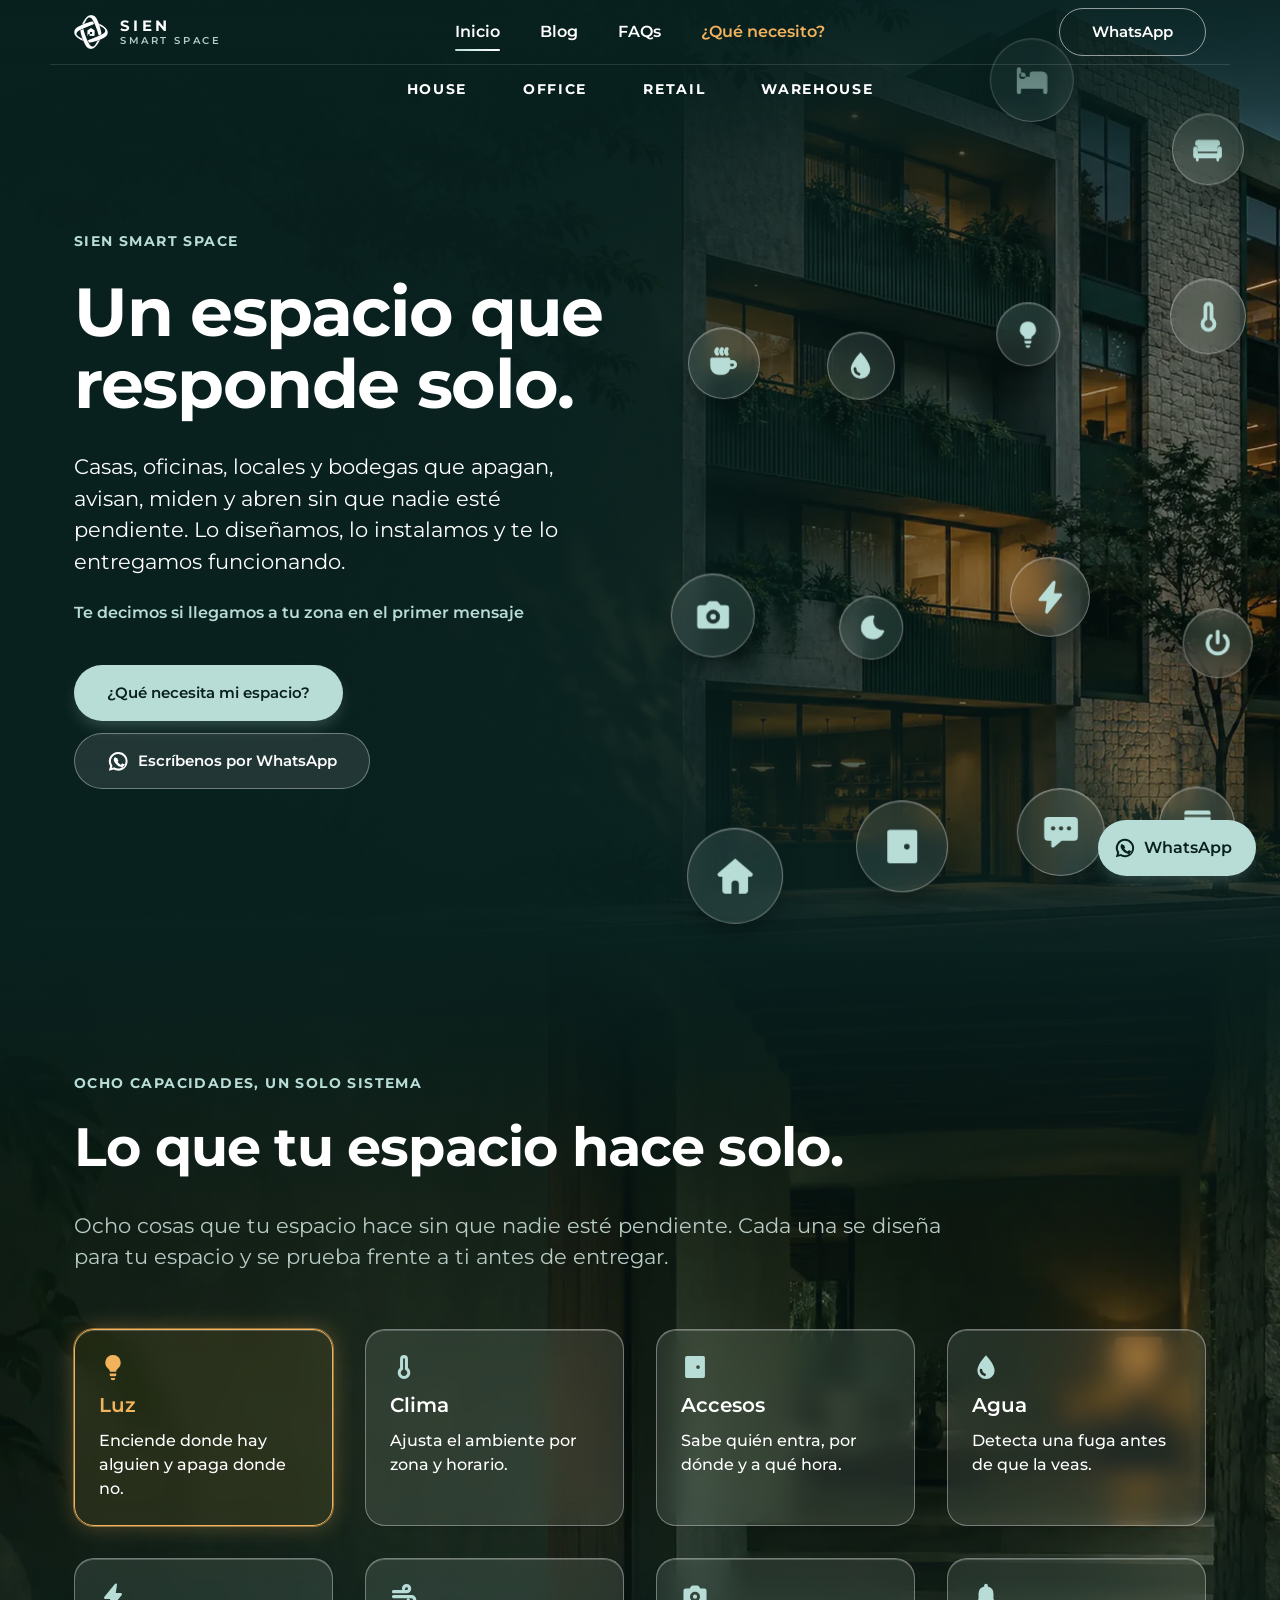
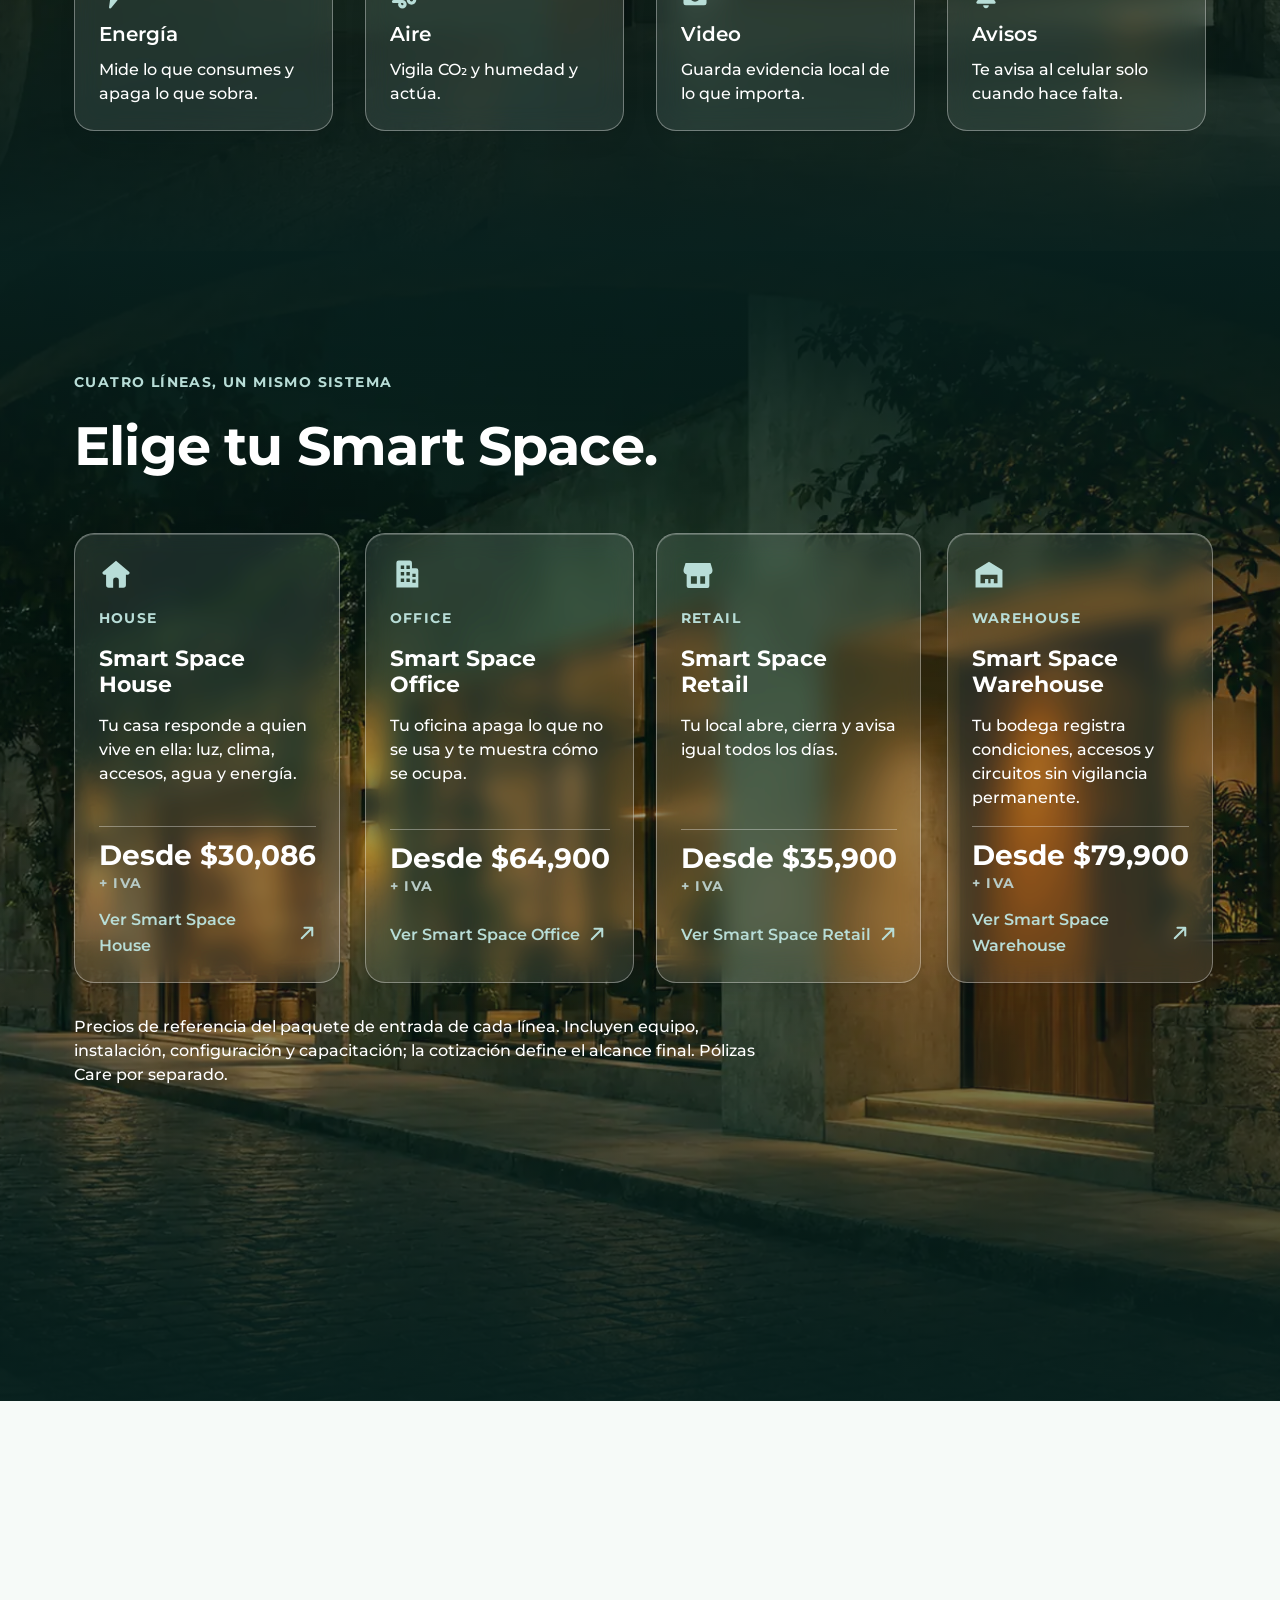
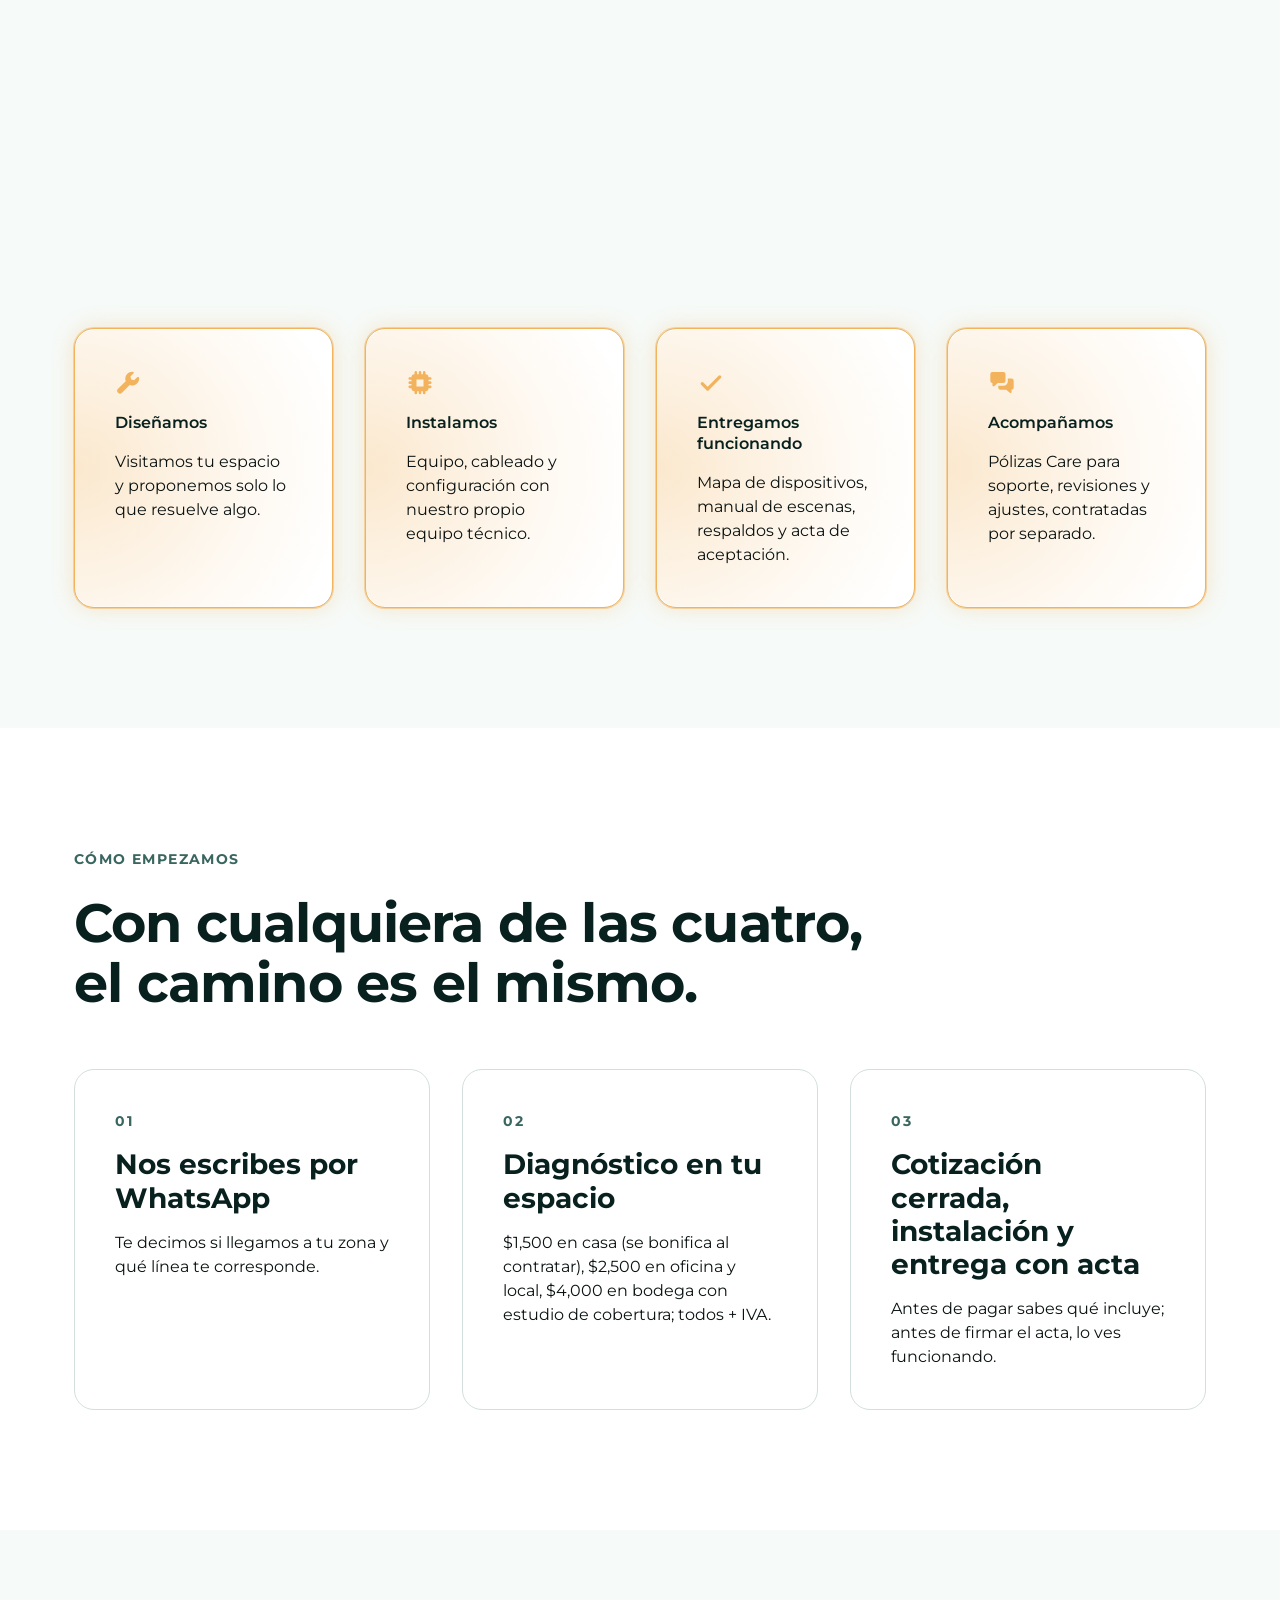
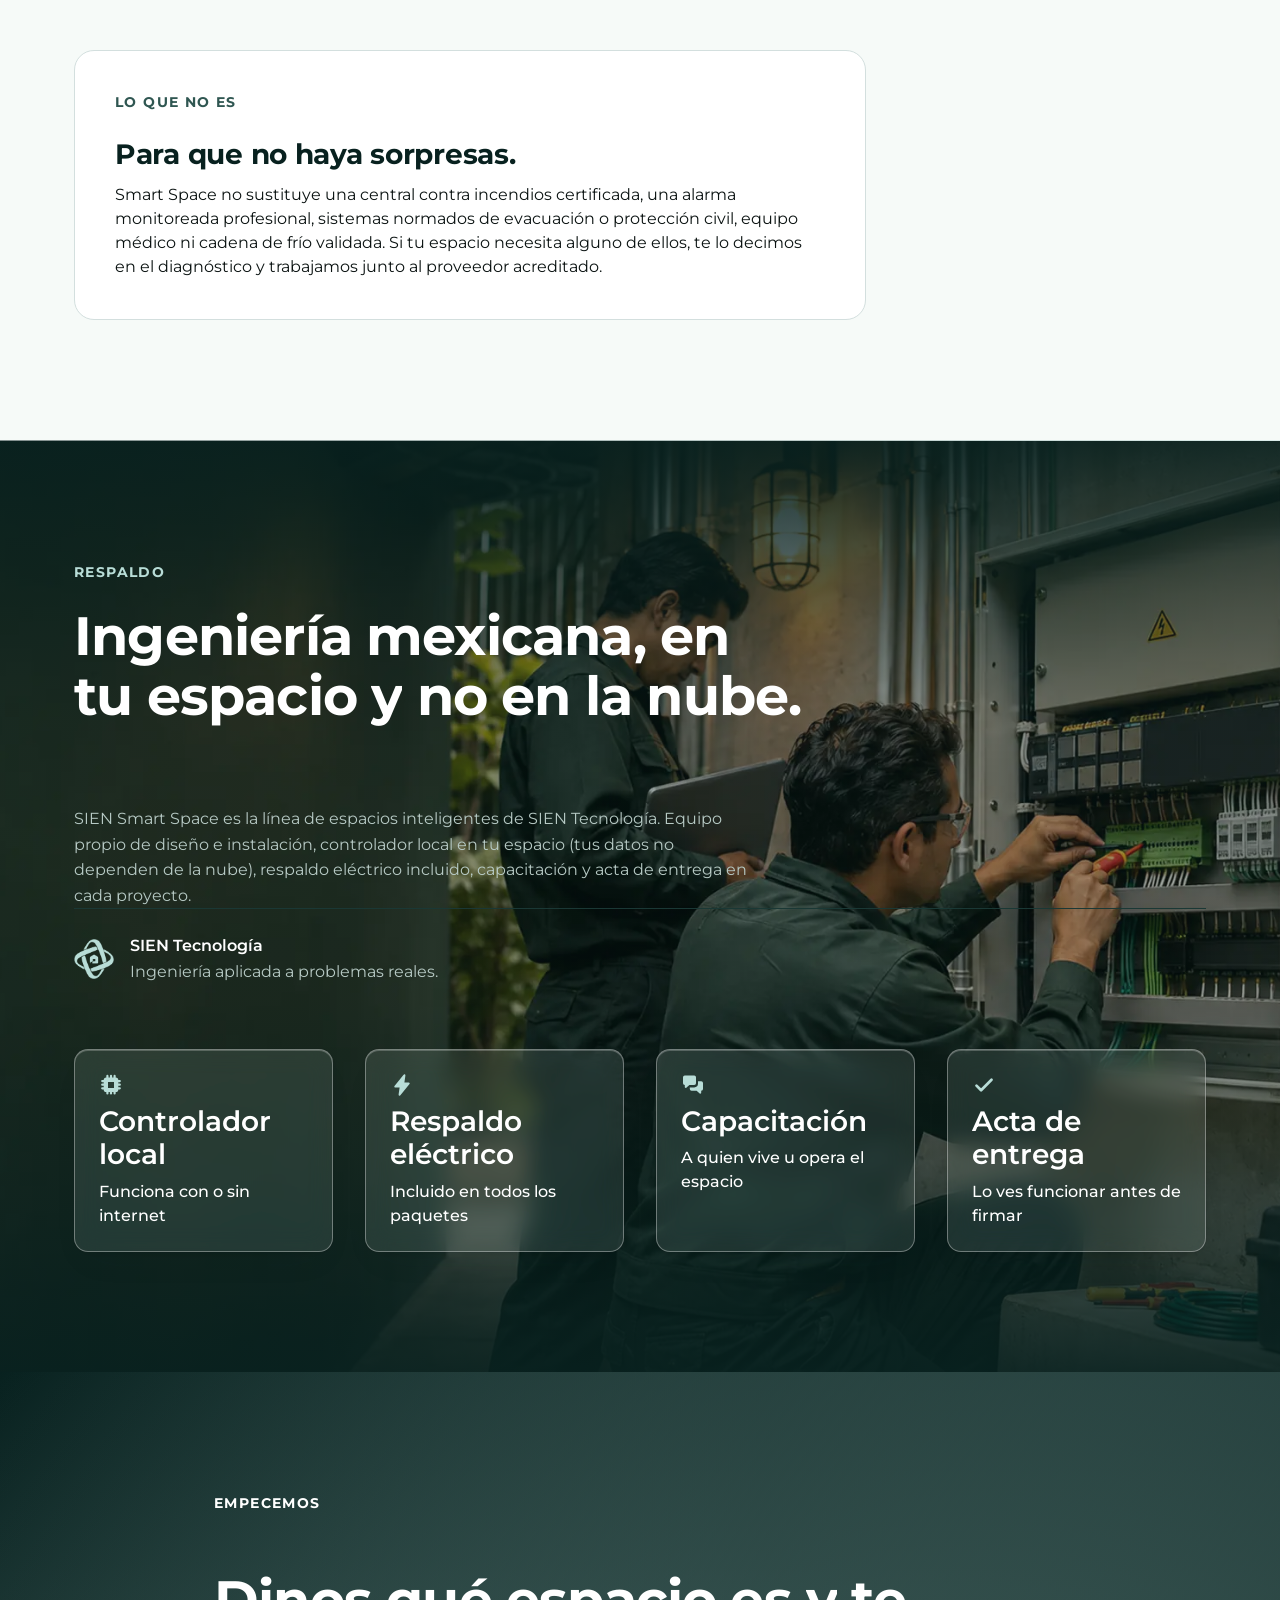
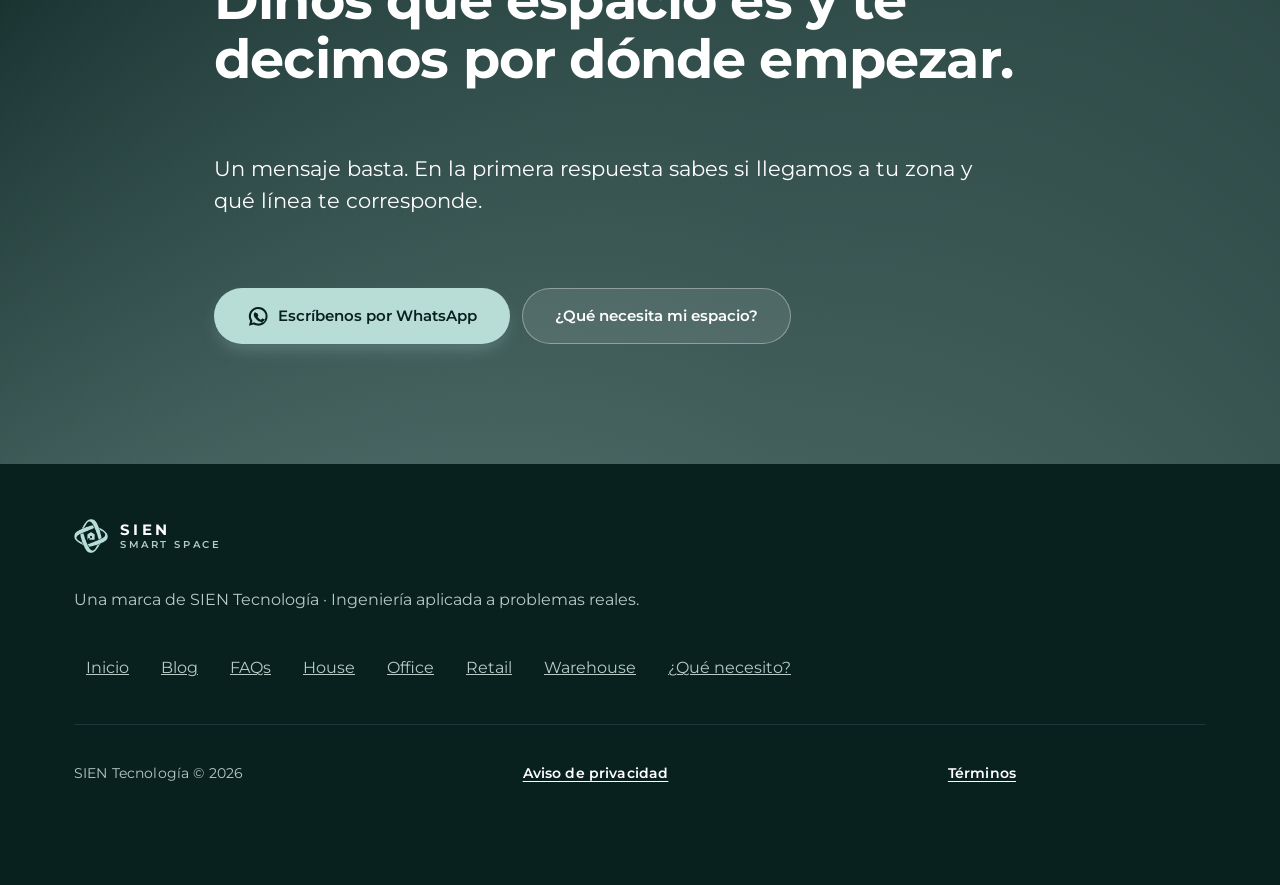
==== index.html @ 229aeeb0 "fix(ux,perf): barrido de tarjetas, imágenes y rendimiento en todo el sitio UX / UI - Blog: las imáge" ====
<!DOCTYPE html>
<html lang="es">
<head>
<meta charset="UTF-8">
<meta name="viewport" content="width=device-width, initial-scale=1">
<meta http-equiv="Content-Security-Policy" content="default-src 'self'; script-src 'self' https://www.googletagmanager.com https://www.google-analytics.com https://connect.facebook.net; style-src 'self' 'unsafe-inline' https://fonts.googleapis.com; font-src 'self' https://fonts.gstatic.com; img-src 'self' data: https://www.google-analytics.com https://www.googletagmanager.com https://www.facebook.com; connect-src 'self' https://*.google-analytics.com https://*.analytics.google.com https://stats.g.doubleclick.net https://www.googletagmanager.com https://www.facebook.com; frame-src https://www.googletagmanager.com; object-src 'none'; base-uri 'self'; form-action 'self'; upgrade-insecure-requests">
<title>SIEN Smart Space · Un espacio que responde solo</title>
<meta name="description" content="Casas, oficinas, locales y bodegas que apagan, avisan, miden y abren sin que nadie esté pendiente. Lo diseñamos, lo instalamos y te lo entregamos funcionando.">
<meta name="robots" content="noindex">
<!-- SIEN Smart Space · sitio v2 · prototipo · noindex a propósito -->
<link rel="icon" href="assets/favicon.svg" type="image/svg+xml">
<link rel="icon" href="assets/favicon-32.png" sizes="32x32">
<link rel="apple-touch-icon" href="assets/favicon-180.png">


<link rel="preload" href="assets/fuentes/montserrat-latin.woff2" as="font" type="font/woff2" crossorigin>
<link rel="stylesheet" href="variables.css">
<link rel="stylesheet" href="sistema.css">
<link rel="stylesheet" href="sh.css">
<script src="interacciones.js" defer></script>
<script src="sh.js" defer></script>
<link rel="canonical" href="https://PENDIENTE-DOMINIO/">
<meta property="og:type" content="website">
<meta property="og:site_name" content="SIEN Smart Space">
<meta property="og:locale" content="es_MX">
<meta property="og:title" content="SIEN Smart Space · Un espacio que responde solo">
<meta property="og:description" content="Casas, oficinas, locales y bodegas que apagan, avisan, miden y abren sin que nadie esté pendiente. Lo diseñamos, lo instalamos y te lo entregamos funcionando.">
<meta property="og:image" content="assets/og-smart-space.jpg">
</head>
<body>
<a class="salto" href="#contenido">Saltar al contenido</a>
<svg xmlns="http://www.w3.org/2000/svg" width="0" height="0" style="position:absolute" aria-hidden="true" focusable="false"><defs>
<symbol id="i2-casa" viewBox="0 0 24 24"><path fill="currentColor" d="M12 2.6 2.8 10.4a1.2 1.2 0 0 0 .8 2.1H5v7.3A1.9 1.9 0 0 0 6.9 21.7h3.1v-5.2a2 2 0 0 1 4 0v5.2h3.1a1.9 1.9 0 0 0 1.9-1.9v-7.3h1.4a1.2 1.2 0 0 0 .8-2.1z"/></symbol>
<symbol id="i2-edificio" viewBox="0 0 24 24"><path fill="currentColor" fill-rule="evenodd" d="M4.5 21.5V4a1.6 1.6 0 0 1 1.6-1.6h7.8A1.6 1.6 0 0 1 15.5 4v4h3A1.5 1.5 0 0 1 20 9.5v12zM7.6 6v2.4h2.4V6zm0 4.6V13h2.4v-2.4zm4-4.6v2.4H14V6zm0 4.6V13H14v-2.4zM7.6 15.2v2.4h2.4v-2.4zm4 0v2.4H14v-2.4zm4.2-3.3v2.3h2.3v-2.3zm0 4v2.3h2.3v-2.3z"/></symbol>
<symbol id="i2-tienda" viewBox="0 0 24 24"><path fill="currentColor" fill-rule="evenodd" d="M3.2 4.2h17.6l1.3 4.3a3.3 3.3 0 0 1-2.1 3.9v8.1a1.3 1.3 0 0 1-1.3 1.3H5.3A1.3 1.3 0 0 1 4 20.5v-8.1a3.3 3.3 0 0 1-2.1-3.9zM7 13.5v5.3h4.2v-5.3zm6.6 0v5.3H17v-5.3z"/></symbol>
<symbol id="i2-bodega" viewBox="0 0 24 24"><path fill="currentColor" fill-rule="evenodd" d="M2.5 9.2 12 3.4l9.5 5.8v12.3H2.5zM6 12.6v6h3.2v-3h2.3v3h1.6v-3h2.3v3H18v-6z"/></symbol>
<symbol id="i2-obra" viewBox="0 0 24 24"><path fill="currentColor" d="M2.5 19.5h19v2.5h-19zM5 17.5V9.6l7-5.6 7 5.6v7.9h-4.4v-5H9.4v5z"/></symbol>
<symbol id="i2-sillon" viewBox="0 0 24 24"><path fill="currentColor" fill-rule="evenodd" d="M5.5 5.5h13a2.5 2.5 0 0 1 2.5 2.5v1.3a2.7 2.7 0 0 0-2.1 2.6V14H5.1v-2.1A2.7 2.7 0 0 0 3 9.3V8a2.5 2.5 0 0 1 2.5-2.5zM1.6 11.9a1.5 1.5 0 0 1 1.5-1.5h.4a1.5 1.5 0 0 1 1.5 1.5v3.3h14v-3.3a1.5 1.5 0 0 1 1.5-1.5h.4a1.5 1.5 0 0 1 1.5 1.5v5.4a1.6 1.6 0 0 1-1.6 1.6h-.4v1.3a1 1 0 0 1-2 0v-1.3H5.6v1.3a1 1 0 0 1-2 0v-1.3h-.4a1.6 1.6 0 0 1-1.6-1.6z"/></symbol>
<symbol id="i2-cama" viewBox="0 0 24 24"><path fill="currentColor" fill-rule="evenodd" d="M2.5 5.2a1.3 1.3 0 0 1 2.6 0v4.6h5.4V8.2a1.7 1.7 0 0 1 1.7-1.7h6.1a3.2 3.2 0 0 1 3.2 3.2v9.6a1.3 1.3 0 0 1-2.6 0v-2.1H5.1v2.1a1.3 1.3 0 0 1-2.6 0zM6 7.2a2 2 0 1 1 0 4 2 2 0 0 1 0-4z"/></symbol>
<symbol id="i2-silla" viewBox="0 0 24 24"><path fill="currentColor" d="M8 2.2h8a2 2 0 0 1 2 2v5.6a2 2 0 0 1-2 2H8a2 2 0 0 1-2-2V4.2a2 2 0 0 1 2-2zM4.6 12.6h14.8a1.4 1.4 0 0 1 0 2.8h-6v2.2h3.8a1.2 1.2 0 0 1 0 2.4h-3.8v1a1.4 1.4 0 0 1-2.8 0v-1H6.8a1.2 1.2 0 0 1 0-2.4h3.8v-2.2h-6a1.4 1.4 0 0 1 0-2.8z"/></symbol>
<symbol id="i2-cafetera" viewBox="0 0 24 24"><path fill="currentColor" fill-rule="evenodd" d="M3.6 8.4h12.2a1.2 1.2 0 0 1 1.2 1.2v.6h1.6a3.2 3.2 0 0 1 0 6.4h-1.9a6.2 6.2 0 0 1-5.9 4.2H8.4a6.2 6.2 0 0 1-6-6.4V9.6a1.2 1.2 0 0 1 1.2-1.2zm13.4 4.2v2h1.6a1 1 0 0 0 0-2z"/><path fill="none" stroke="currentColor" stroke-width="2.75" stroke-linecap="round" stroke-linejoin="round" d="M7.4 2.2c-1 1.2-1 2.3 0 3.5M10.9 2.2c-1 1.2-1 2.3 0 3.5M14.4 2.2c-1 1.2-1 2.3 0 3.5"/></symbol>
<symbol id="i2-horno" viewBox="0 0 24 24"><path fill="currentColor" fill-rule="evenodd" d="M3 4.5A1.5 1.5 0 0 1 4.5 3h15A1.5 1.5 0 0 1 21 4.5v15a1.5 1.5 0 0 1-1.5 1.5h-15A1.5 1.5 0 0 1 3 19.5zM6.2 5.6a1.2 1.2 0 1 0 0 2.4 1.2 1.2 0 0 0 0-2.4zm3.8 0a1.2 1.2 0 1 0 0 2.4 1.2 1.2 0 0 0 0-2.4zm3.8 0a1.2 1.2 0 1 0 0 2.4 1.2 1.2 0 0 0 0-2.4zM5.8 10.2v8h12.4v-8z"/></symbol>
<symbol id="i2-regadera" viewBox="0 0 24 24"><path fill="currentColor" d="M12 4.4a7 7 0 0 0-7 7v.4a1.3 1.3 0 0 0 1.3 1.3h11.4a1.3 1.3 0 0 0 1.3-1.3v-.4a7 7 0 0 0-7-7zm0-3a1.4 1.4 0 0 1 1.4 1.4v1.6h-2.8V2.8A1.4 1.4 0 0 1 12 1.4zM2.8 6.2a1.4 1.4 0 0 1 1.4-1.4h1.3a1.4 1.4 0 0 1 0 2.8H4.2a1.4 1.4 0 0 1-1.4-1.4zM7.2 15.6a1.5 1.5 0 0 1 3 0v3a1.5 1.5 0 0 1-3 0zm3.3 0a1.5 1.5 0 0 1 3 0v5.6a1.5 1.5 0 0 1-3 0zm3.3 0a1.5 1.5 0 0 1 3 0v3a1.5 1.5 0 0 1-3 0z"/></symbol>
<symbol id="i2-persiana" viewBox="0 0 24 24"><path fill="currentColor" d="M3 3.5A1.5 1.5 0 0 1 4.5 2h15A1.5 1.5 0 0 1 21 3.5V5H3zM3 6.6h18v2.6H3zm0 4.2h18v2.6H3zm0 4.2h18v2.6H3zm7.3 4.2h3.4v1.4a1.7 1.7 0 0 1-3.4 0z"/></symbol>
<symbol id="i2-mesa" viewBox="0 0 24 24"><path fill="currentColor" d="M2 6.6A1.6 1.6 0 0 1 3.6 5h16.8a1.6 1.6 0 0 1 0 3.2H19v10.3a1.5 1.5 0 0 1-3 0V14H8v4.5a1.5 1.5 0 0 1-3 0V8.2H3.6A1.6 1.6 0 0 1 2 6.6zM8 8.2V11h8V8.2z"/></symbol>
<symbol id="i2-luz" viewBox="0 0 24 24"><path fill="currentColor" d="M12 1.8a6.6 6.6 0 0 0-3.6 12.1c.5.4.8.9.8 1.5v.6h5.6v-.6c0-.6.3-1.1.8-1.5A6.6 6.6 0 0 0 12 1.8zM9.2 17.6h5.6v1.2a1.2 1.2 0 0 1-1.2 1.2H10.4a1.2 1.2 0 0 1-1.2-1.2zM10 21.4h4a2 2 0 0 1-4 0z"/></symbol>
<symbol id="i2-clima" viewBox="0 0 24 24"><path fill="currentColor" fill-rule="evenodd" d="M12 1.8A3.4 3.4 0 0 0 8.6 5.2v7.5a5.4 5.4 0 1 0 6.8 0V5.2A3.4 3.4 0 0 0 12 1.8zm0 2.6a.8.8 0 0 1 .8.8v8.9l.6.4a2.8 2.8 0 1 1-2.8 0l.6-.4V5.2a.8.8 0 0 1 .8-.8z"/></symbol>
<symbol id="i2-aire" viewBox="0 0 24 24"><path fill="none" stroke="currentColor" stroke-width="2.75" stroke-linecap="round" stroke-linejoin="round" d="M3 8.3h11.2a2.6 2.6 0 1 0-2.6-2.6M3 12.5h15.4a2.8 2.8 0 1 1-2.8 2.8M3 16.7h7.6a2.3 2.3 0 1 1-2.3 2.3"/></symbol>
<symbol id="i2-agua" viewBox="0 0 24 24"><path fill="currentColor" d="M12 1.9s7.4 7.6 7.4 13A7.4 7.4 0 0 1 4.6 14.9C4.6 9.5 12 1.9 12 1.9zm-3.2 12.6a1.1 1.1 0 0 0-2.2 0 5.5 5.5 0 0 0 3.6 5.1 1.1 1.1 0 1 0 .8-2 3.3 3.3 0 0 1-2.2-3.1z"/></symbol>
<symbol id="i2-energia" viewBox="0 0 24 24"><path fill="currentColor" d="M13.6 1.7a1 1 0 0 1 1.8.7l-1 7.1h4.3a1 1 0 0 1 .8 1.6L10.4 22.3a1 1 0 0 1-1.8-.7l1-7.1H5.3a1 1 0 0 1-.8-1.6z"/></symbol>
<symbol id="i2-enchufe" viewBox="0 0 24 24"><path fill="currentColor" fill-rule="evenodd" d="M8.1 2a1.3 1.3 0 0 1 1.3 1.3v3.9h5.2V3.3a1.3 1.3 0 0 1 2.6 0v3.9h1.4a1.2 1.2 0 0 1 1.2 1.2v2.4a7.8 7.8 0 0 1-6.5 7.7v2.2a1.3 1.3 0 0 1-2.6 0v-2.2a7.8 7.8 0 0 1-6.5-7.7V8.4a1.2 1.2 0 0 1 1.2-1.2h1.4V3.3A1.3 1.3 0 0 1 8.1 2z"/></symbol>
<symbol id="i2-acceso" viewBox="0 0 24 24"><path fill="currentColor" fill-rule="evenodd" d="M5 2.5h14a1.5 1.5 0 0 1 1.5 1.5v16a1.5 1.5 0 0 1-1.5 1.5H5A1.5 1.5 0 0 1 3.5 20V4A1.5 1.5 0 0 1 5 2.5zm9.6 8a1.6 1.6 0 1 0 0 3.2 1.6 1.6 0 0 0 0-3.2z"/></symbol>
<symbol id="i2-candado" viewBox="0 0 24 24"><path fill="currentColor" fill-rule="evenodd" d="M12 1.8a5.2 5.2 0 0 0-5.2 5.2v2.4H6.2A2.2 2.2 0 0 0 4 11.6v8.2A2.2 2.2 0 0 0 6.2 22h11.6a2.2 2.2 0 0 0 2.2-2.2v-8.2a2.2 2.2 0 0 0-2.2-2.2h-.6V7A5.2 5.2 0 0 0 12 1.8zm0 2.7A2.5 2.5 0 0 1 14.5 7v2.4h-5V7A2.5 2.5 0 0 1 12 4.5zm0 8.4a2 2 0 0 0-1 3.7v1.4a1 1 0 0 0 2 0v-1.4a2 2 0 0 0-1-3.7z"/></symbol>
<symbol id="i2-camara" viewBox="0 0 24 24"><path fill="currentColor" fill-rule="evenodd" d="M8.9 3.5a1.3 1.3 0 0 1 1-.5h4.2a1.3 1.3 0 0 1 1 .5l1.5 2h3.3a2 2 0 0 1 2 2v10.5a2 2 0 0 1-2 2H4.1a2 2 0 0 1-2-2V7.5a2 2 0 0 1 2-2h3.3zM12 8.3a4.3 4.3 0 1 0 0 8.6 4.3 4.3 0 0 0 0-8.6zm0 2.5a1.8 1.8 0 1 1 0 3.6 1.8 1.8 0 0 1 0-3.6z"/></symbol>
<symbol id="i2-timbre" viewBox="0 0 24 24"><path fill="currentColor" fill-rule="evenodd" d="M7.5 1.8h9a2.2 2.2 0 0 1 2.2 2.2v16a2.2 2.2 0 0 1-2.2 2.2h-9A2.2 2.2 0 0 1 5.3 20V4a2.2 2.2 0 0 1 2.2-2.2zM12 5a2.6 2.6 0 1 0 0 5.2A2.6 2.6 0 0 0 12 5zm0 8.6a2.4 2.4 0 1 0 0 4.8 2.4 2.4 0 0 0 0-4.8z"/></symbol>
<symbol id="i2-aviso" viewBox="0 0 24 24"><path fill="currentColor" d="M12 1.6a1.6 1.6 0 0 1 1.6 1.6v.6a6.4 6.4 0 0 1 4.8 6.2v4.6l1.7 2.4a1 1 0 0 1-.8 1.6H4.7a1 1 0 0 1-.8-1.6l1.7-2.4V10a6.4 6.4 0 0 1 4.8-6.2v-.6A1.6 1.6 0 0 1 12 1.6zM9.6 20h4.8a2.4 2.4 0 0 1-4.8 0z"/></symbol>
<symbol id="i2-mensaje" viewBox="0 0 24 24"><path fill="currentColor" d="M4.3 3h15.4A2.3 2.3 0 0 1 22 5.3v9.4a2.3 2.3 0 0 1-2.3 2.3h-7.3l-4.6 3.9a1 1 0 0 1-1.6-.8V17H4.3A2.3 2.3 0 0 1 2 14.7V5.3A2.3 2.3 0 0 1 4.3 3zm3 5.4a1.3 1.3 0 1 0 0 2.6 1.3 1.3 0 0 0 0-2.6zm4.7 0a1.3 1.3 0 1 0 0 2.6 1.3 1.3 0 0 0 0-2.6zm4.7 0a1.3 1.3 0 1 0 0 2.6 1.3 1.3 0 0 0 0-2.6z"/></symbol>
<symbol id="i2-conversa" viewBox="0 0 24 24"><path fill="currentColor" d="M3.8 2.5h9.4A1.8 1.8 0 0 1 15 4.3v6a1.8 1.8 0 0 1-1.8 1.8H8.4l-3.1 2.6a.9.9 0 0 1-1.5-.7v-1.9h0A1.8 1.8 0 0 1 2 10.3v-6a1.8 1.8 0 0 1 1.8-1.8zm13.2 5.7h3.2A1.8 1.8 0 0 1 22 10v6a1.8 1.8 0 0 1-1.8 1.8h0v1.9a.9.9 0 0 1-1.5.7l-3.1-2.6H10.6A1.8 1.8 0 0 1 8.8 16v-1.6h4.4a3.8 3.8 0 0 0 3.8-3.8z"/></symbol>
<symbol id="i2-persona" viewBox="0 0 24 24"><path fill="currentColor" d="M12 2.2a4.8 4.8 0 1 1 0 9.6 4.8 4.8 0 0 1 0-9.6zM3.5 20a8.5 8.5 0 0 1 17 0 1.5 1.5 0 0 1-1.5 1.5H5A1.5 1.5 0 0 1 3.5 20z"/></symbol>
<symbol id="i2-grupo" viewBox="0 0 24 24"><path fill="currentColor" d="M8.6 3.2a4 4 0 1 1 0 8 4 4 0 0 1 0-8zm7.6 1.2a3.3 3.3 0 1 1 0 6.6 3.3 3.3 0 0 1 0-6.6zM1.6 19.2a7 7 0 0 1 14 0 1.3 1.3 0 0 1-1.3 1.3H2.9a1.3 1.3 0 0 1-1.3-1.3zm15.2 1.3a8.9 8.9 0 0 0-2-6.3 5.6 5.6 0 0 1 7.6 5.2 1.1 1.1 0 0 1-1.1 1.1z"/></symbol>
<symbol id="i2-presencia" viewBox="0 0 24 24"><path fill="currentColor" d="M9 2.6a4.3 4.3 0 1 1 0 8.6 4.3 4.3 0 0 1 0-8.6zM1.5 20a7.5 7.5 0 0 1 15 0 1.4 1.4 0 0 1-1.4 1.4H2.9A1.4 1.4 0 0 1 1.5 20z"/><path fill="none" stroke="currentColor" stroke-width="2.75" stroke-linecap="round" stroke-linejoin="round" d="M17.2 4.3a4.8 4.8 0 0 1 0 6.4M19.9 2.1a8.2 8.2 0 0 1 0 10.8"/></symbol>
<symbol id="i2-voz" viewBox="0 0 24 24"><path fill="currentColor" d="M12 1.8a3.8 3.8 0 0 1 3.8 3.8v5.2a3.8 3.8 0 0 1-7.6 0V5.6A3.8 3.8 0 0 1 12 1.8z"/><path fill="none" stroke="currentColor" stroke-width="2.75" stroke-linecap="round" stroke-linejoin="round" d="M5.6 10.6a6.4 6.4 0 0 0 12.8 0M12 17v4m-3.6 0h7.2"/></symbol>
<symbol id="i2-encendido" viewBox="0 0 24 24"><path fill="none" stroke="currentColor" stroke-width="2.75" stroke-linecap="round" stroke-linejoin="round" d="M12 3.2v8.2M6.9 6.4a7.6 7.6 0 1 0 10.2 0"/></symbol>
<symbol id="i2-luna" viewBox="0 0 24 24"><path fill="currentColor" d="M13.6 2.2a1 1 0 0 1 1.1 1.4 7.4 7.4 0 0 0 7.1 10.6 1 1 0 0 1 .9 1.5A9.8 9.8 0 1 1 13.6 2.2z"/></symbol>
<symbol id="i2-sol" viewBox="0 0 24 24"><path fill="currentColor" d="M12 6.8a5.2 5.2 0 1 1 0 10.4 5.2 5.2 0 0 1 0-10.4z"/><path fill="none" stroke="currentColor" stroke-width="2.75" stroke-linecap="round" stroke-linejoin="round" d="M12 1.8v2.3M12 19.9v2.3M1.8 12h2.3M19.9 12h2.3M4.8 4.8l1.6 1.6M17.6 17.6l1.6 1.6M4.8 19.2l1.6-1.6M17.6 6.4l1.6-1.6"/></symbol>
<symbol id="i2-reloj" viewBox="0 0 24 24"><path fill="currentColor" fill-rule="evenodd" d="M12 1.8a10.2 10.2 0 1 1 0 20.4 10.2 10.2 0 0 1 0-20.4zm0 4.4a1.2 1.2 0 0 0-1.2 1.2v5.1a1.2 1.2 0 0 0 .5 1l3.4 2.4a1.2 1.2 0 0 0 1.4-2l-2.9-2V7.4A1.2 1.2 0 0 0 12 6.2z"/></symbol>
<symbol id="i2-grafica" viewBox="0 0 24 24"><path fill="currentColor" d="M3 3.2a1.3 1.3 0 0 1 2.6 0v15.2h15.2a1.3 1.3 0 0 1 0 2.6H4.3A1.3 1.3 0 0 1 3 19.7zM7.4 12.3a1.5 1.5 0 0 1 3 0v3.4a1.5 1.5 0 0 1-3 0zm4.6-4a1.5 1.5 0 0 1 3 0v7.4a1.5 1.5 0 0 1-3 0zm4.6 2.4a1.5 1.5 0 0 1 3 0v5a1.5 1.5 0 0 1-3 0z"/></symbol>
<symbol id="i2-chip" viewBox="0 0 24 24"><path fill="currentColor" fill-rule="evenodd" d="M8.4 1.8a1.1 1.1 0 0 1 1.1 1.1v1.5h1.4V2.9a1.1 1.1 0 0 1 2.2 0v1.5h1.4V2.9a1.1 1.1 0 0 1 2.2 0v1.5a2.6 2.6 0 0 1 2.6 2.6h1.5a1.1 1.1 0 0 1 0 2.2h-1.5v1.4h1.5a1.1 1.1 0 0 1 0 2.2h-1.5v1.4h1.5a1.1 1.1 0 0 1 0 2.2h-1.5a2.6 2.6 0 0 1-2.6 2.6v1.5a1.1 1.1 0 0 1-2.2 0v-1.5h-1.4v1.5a1.1 1.1 0 0 1-2.2 0v-1.5H9.5v1.5a1.1 1.1 0 0 1-2.2 0v-1.5a2.6 2.6 0 0 1-2.6-2.6H3.2a1.1 1.1 0 0 1 0-2.2h1.5v-1.4H3.2a1.1 1.1 0 0 1 0-2.2h1.5V9.2H3.2a1.1 1.1 0 0 1 0-2.2h1.5a2.6 2.6 0 0 1 2.6-2.6V2.9a1.1 1.1 0 0 1 1.1-1.1zM9 9v6h6V9z"/></symbol>
<symbol id="i2-senal" viewBox="0 0 24 24"><path fill="currentColor" d="M12 16.6a2.3 2.3 0 1 1 0 4.6 2.3 2.3 0 0 1 0-4.6z"/><path fill="none" stroke="currentColor" stroke-width="2.75" stroke-linecap="round" stroke-linejoin="round" d="M7.6 13.6a6.2 6.2 0 0 1 8.8 0M4.3 10.3a10.9 10.9 0 0 1 15.4 0M1.6 6.8a14.7 14.7 0 0 1 20.8 0"/></symbol>
<symbol id="i2-escudo" viewBox="0 0 24 24"><path fill="currentColor" fill-rule="evenodd" d="M12 1.7l8.3 3.4v5.9c0 5.2-3.5 9.6-8.3 11.3C7.2 20.6 3.7 16.2 3.7 11V5.1zm3.9 7.4a1.2 1.2 0 0 0-1.7-1.7l-3.5 3.5-1.5-1.5a1.2 1.2 0 0 0-1.7 1.7l2.4 2.4a1.2 1.2 0 0 0 1.7 0z"/></symbol>
<symbol id="i2-herramienta" viewBox="0 0 24 24"><path fill="currentColor" d="M15.4 2.3a6 6 0 0 0-6.2 8.1l-6.6 6.6a2.4 2.4 0 0 0 3.4 3.4l6.6-6.6a6 6 0 0 0 8.1-6.2 1 1 0 0 0-1.7-.5l-2.6 2.6-2.5-.7-.7-2.5 2.6-2.6a1 1 0 0 0-.4-1.6z"/></symbol>
<symbol id="i2-libro" viewBox="0 0 24 24"><path fill="currentColor" d="M2.8 4.2A1.2 1.2 0 0 1 4 3h4.3a4.6 4.6 0 0 1 3.7 1.9A4.6 4.6 0 0 1 15.7 3H20a1.2 1.2 0 0 1 1.2 1.2v13.6A1.2 1.2 0 0 1 20 19h-4.3a3.4 3.4 0 0 0-2.7 1.3 1.3 1.3 0 0 1-2 0A3.4 3.4 0 0 0 8.3 19H4a1.2 1.2 0 0 1-1.2-1.2z"/></symbol>
<symbol id="i2-mas" viewBox="0 0 24 24"><path fill="none" stroke="currentColor" stroke-width="2.75" stroke-linecap="round" stroke-linejoin="round" d="M12 5v14M5 12h14"/></symbol>
<symbol id="i2-tinaco" viewBox="0 0 24 24"><path fill="currentColor" fill-rule="evenodd" d="M4 4.2A2.2 2.2 0 0 1 6.2 2h11.6A2.2 2.2 0 0 1 20 4.2v15.6a2.2 2.2 0 0 1-2.2 2.2H6.2A2.2 2.2 0 0 1 4 19.8zM6.8 11.6v7.2h10.4v-7.2c-1.7 1.3-3.5 1.3-5.2 0-1.7 1.3-3.5 1.3-5.2 0z"/></symbol>
<symbol id="i2-flecha" viewBox="0 0 24 24"><path fill="none" stroke="currentColor" stroke-width="2.75" stroke-linecap="round" stroke-linejoin="round" d="M5 19 19 5M8.6 5H19v10.4"/></symbol>
<symbol id="i2-check" viewBox="0 0 24 24"><path fill="none" stroke="currentColor" stroke-width="2.75" stroke-linecap="round" stroke-linejoin="round" d="m4.5 12.6 4.6 4.6L19.5 6.8"/></symbol>
<symbol id="i2-whatsapp" viewBox="0 0 24 24"><path fill="currentColor" fill-rule="evenodd" d="M12 2a10 10 0 0 0-8.6 15.1L2 22l5-1.3A10 10 0 1 0 12 2zm0 2.2a7.8 7.8 0 1 1-4 14.5l-.3-.2-2.6.7.7-2.5-.2-.3A7.8 7.8 0 0 1 12 4.2zM8.9 7.6c-.2 0-.5 0-.7.3-.3.3-1 1-1 2.4s1 2.8 1.2 3c.1.2 2 3.2 5 4.4 2.4 1 2.9.8 3.4.7.5 0 1.7-.7 1.9-1.4.2-.7.2-1.2.2-1.4l-.5-.3-1.8-.9c-.3-.1-.4-.1-.6.1l-.8 1c-.2.2-.3.2-.6.1a6.4 6.4 0 0 1-3.2-2.8c-.2-.4.2-.4.6-1.2.1-.2 0-.4 0-.5l-.9-2c-.2-.5-.4-.5-.6-.5h-.6z"/></symbol>
</defs></svg>
<header class="cabecera sh-cabecera-2" data-cabecera data-superficie="heroe">
  <div class="wrap cabecera__fila">
    <a class="sh-marca" href="index.html" aria-label="SIEN Smart Space — inicio">
      <img class="sh-iso-oscuro" src="assets/iso-blanco.png" alt="" width="34" height="34">
      <img class="sh-iso-claro" src="assets/iso-deep.png" alt="" width="34" height="34">
      <span><b>SIEN</b><small>Smart Space</small></span>
    </a>
    <nav class="cabecera__nav" aria-label="Sitio">
      <a href="index.html" aria-current="page">Inicio</a>
      <a href="blog.html">Blog</a>
      <a href="faqs.html">FAQs</a>
      <a class="sh-nav-quiz" href="que-necesito.html" data-quiz-abrir data-origen="menu">¿Qué necesito?</a>
    </nav>
    <div class="cabecera__lado">
      <a class="btn cabecera__cta" href="https://wa.me/525664564795?text=Hola%20SIEN%2C%20quiero%20saber%20si%20Smart%20Space%20aplica%20para%20mi%20%5Bcasa%20/%20oficina%20/%20local%20/%20bodega%5D%20en%20%5Bciudad%5D." target="_blank" rel="noopener noreferrer" data-wa data-origen="menu">WhatsApp</a>
      <button type="button" class="cabecera__menu" data-menu-boton aria-expanded="false" aria-controls="panel-movil" aria-label="Abrir menú"><i></i><i></i><i></i></button>
    </div>
  </div>
  <div class="wrap sh-lineas" aria-label="Líneas Smart Space">
    <nav class="cabecera__nav sh-lineas__nav" aria-label="Líneas">
      <a href="house.html">House</a>
      <a href="office.html">Office</a>
      <a href="retail.html">Retail</a>
      <a href="warehouse.html">Warehouse</a>
    </nav>
  </div>
  <div class="cabecera__panel" id="panel-movil" data-menu-panel hidden>
    <span class="sh-marca" aria-hidden="true"><img src="assets/iso-blanco.png" alt="" width="34" height="34"><span><b>SIEN</b><small>Smart Space</small></span></span>
    <nav aria-label="Sitio">
      <a href="index.html" aria-current="page">Inicio</a>
      <a href="blog.html">Blog</a>
      <a href="faqs.html">FAQs</a>
      <a class="sh-nav-quiz" href="que-necesito.html" data-quiz-abrir data-origen="menu">¿Qué necesito?</a>
    </nav>
    <span class="sh-panel-rotulo">Líneas Smart Space</span>
    <nav aria-label="Líneas">
      <a href="house.html">House</a>
      <a href="office.html">Office</a>
      <a href="retail.html">Retail</a>
      <a href="warehouse.html">Warehouse</a>
    </nav>
    <a class="btn btn-cta" href="https://wa.me/525664564795?text=Hola%20SIEN%2C%20quiero%20saber%20si%20Smart%20Space%20aplica%20para%20mi%20%5Bcasa%20/%20oficina%20/%20local%20/%20bodega%5D%20en%20%5Bciudad%5D." target="_blank" rel="noopener noreferrer" data-wa data-origen="menu">Escríbenos por WhatsApp</a>
  </div>
</header>

<main id="contenido">

<!-- 1 · HÉROE -->
<section class="heroe sh-heroe sh-heroe--burbujas" id="inicio" data-fondo="tinta" data-tunel="propio" data-seccion="hero">
  <div class="sh-foto" aria-hidden="true">
    <picture>
      <source media="(max-width:700px)" srcset="assets/inicio-heroe-m.webp">
      <img src="assets/inicio-heroe.webp" alt="" width="2400" height="1350" fetchpriority="high" decoding="async">
    </picture>
  </div>
    <div class="sh-burbujas" data-burbujas aria-hidden="true">
      <span class="sh-burbuja"><svg class="sh-ico"><use href="#i2-casa"/></svg></span>
      <span class="sh-burbuja"><svg class="sh-ico"><use href="#i2-sillon"/></svg></span>
      <span class="sh-burbuja"><svg class="sh-ico"><use href="#i2-cama"/></svg></span>
      <span class="sh-burbuja"><svg class="sh-ico"><use href="#i2-luz"/></svg></span>
      <span class="sh-burbuja"><svg class="sh-ico"><use href="#i2-clima"/></svg></span>
      <span class="sh-burbuja"><svg class="sh-ico"><use href="#i2-acceso"/></svg></span>
      <span class="sh-burbuja"><svg class="sh-ico"><use href="#i2-agua"/></svg></span>
      <span class="sh-burbuja"><svg class="sh-ico"><use href="#i2-energia"/></svg></span>
      <span class="sh-burbuja"><svg class="sh-ico"><use href="#i2-cafetera"/></svg></span>
      <span class="sh-burbuja"><svg class="sh-ico"><use href="#i2-mensaje"/></svg></span>
      <span class="sh-burbuja"><svg class="sh-ico"><use href="#i2-luna"/></svg></span>
      <span class="sh-burbuja"><svg class="sh-ico"><use href="#i2-persiana"/></svg></span>
      <span class="sh-burbuja"><svg class="sh-ico"><use href="#i2-camara"/></svg></span>
      <span class="sh-burbuja"><svg class="sh-ico"><use href="#i2-encendido"/></svg></span>
    </div>
  <div class="wrap tunel__frente">
    <div>
      <span class="rotulo rotulo--heroe sh-entra sh-entra--abajo" style="--e:0ms">SIEN Smart Space</span>
      <h1 class="t-h1 sh-entra sh-entra--izq" style="--e:120ms">Un espacio que responde solo.</h1>
      <p class="lead sh-entra sh-entra--abajo" style="--e:520ms">Casas, oficinas, locales y bodegas que apagan, avisan, miden y abren sin que nadie esté pendiente. Lo diseñamos, lo instalamos y te lo entregamos funcionando.</p>
      <p class="sh-claim sh-entra sh-entra--abajo" style="--e:640ms">Te decimos si llegamos a tu zona en el primer mensaje</p>
      <div class="heroe__acciones sh-entra sh-entra--abajo" style="--e:760ms">
        <a class="btn btn-cta" href="que-necesito.html" data-quiz-abrir data-origen="hero">¿Qué necesita mi espacio?</a>
        <a class="btn sh-btn-glass" href="https://wa.me/525664564795?text=Hola%20SIEN%2C%20quiero%20saber%20si%20Smart%20Space%20aplica%20para%20mi%20%5Bcasa%20/%20oficina%20/%20local%20/%20bodega%5D%20en%20%5Bciudad%5D." target="_blank" rel="noopener noreferrer" data-wa data-origen="hero"><svg class="sh-ico"><use href="#i2-whatsapp"/></svg>Escríbenos por WhatsApp</a>
      </div>
    </div>
  </div>
</section>

<!-- 1b · OCHO CAPACIDADES · tarjetas que aparecen y luz cálida que las recorre en secuencia -->
<section class="acto acto--tinta sh-sec-vidrio" id="capacidades" data-fondo="tinta" data-halo data-seccion="capacidades" aria-labelledby="t-caps">
  <div class="sh-foto sh-foto--suave sh-foto--alta" aria-hidden="true">
    <picture>
      <source media="(max-width:700px)" srcset="assets/inicio-capacidades-m.webp">
      <img src="assets/inicio-capacidades.webp" alt="" width="1920" height="1080" loading="lazy" decoding="async">
    </picture>
  </div>
  <div class="wrap">
    <span class="rotulo" data-cortina>Ocho capacidades, un solo sistema</span>
    <h2 class="t-h2" id="t-caps" data-lineas data-lineas-delay="90" style="max-width:22ch">Lo que tu espacio hace solo.</h2>
    <p class="lead" data-reveal="fade-up" data-reveal-delay="180">Ocho cosas que tu espacio hace sin que nadie esté pendiente. Cada una se diseña para tu espacio y se prueba frente a ti antes de entregar.</p>
    <ul class="sh-caps" data-anillo data-reveal-stagger="60" aria-label="Capacidades del sistema">
        <li class="sh-cap" style="--i:0" data-reveal="fade-up"><button type="button"><svg class="sh-ico"><use href="#i2-luz"/></svg><b>Luz</b><p>Enciende donde hay alguien y apaga donde no.</p></button></li>
        <li class="sh-cap" style="--i:1" data-reveal="fade-up"><button type="button"><svg class="sh-ico"><use href="#i2-clima"/></svg><b>Clima</b><p>Ajusta el ambiente por zona y horario.</p></button></li>
        <li class="sh-cap" style="--i:2" data-reveal="fade-up"><button type="button"><svg class="sh-ico"><use href="#i2-acceso"/></svg><b>Accesos</b><p>Sabe quién entra, por dónde y a qué hora.</p></button></li>
        <li class="sh-cap" style="--i:3" data-reveal="fade-up"><button type="button"><svg class="sh-ico"><use href="#i2-agua"/></svg><b>Agua</b><p>Detecta una fuga antes de que la veas.</p></button></li>
        <li class="sh-cap" style="--i:4" data-reveal="fade-up"><button type="button"><svg class="sh-ico"><use href="#i2-energia"/></svg><b>Energía</b><p>Mide lo que consumes y apaga lo que sobra.</p></button></li>
        <li class="sh-cap" style="--i:5" data-reveal="fade-up"><button type="button"><svg class="sh-ico"><use href="#i2-aire"/></svg><b>Aire</b><p>Vigila CO₂ y humedad y actúa.</p></button></li>
        <li class="sh-cap" style="--i:6" data-reveal="fade-up"><button type="button"><svg class="sh-ico"><use href="#i2-camara"/></svg><b>Video</b><p>Guarda evidencia local de lo que importa.</p></button></li>
        <li class="sh-cap" style="--i:7" data-reveal="fade-up"><button type="button"><svg class="sh-ico"><use href="#i2-aviso"/></svg><b>Avisos</b><p>Te avisa al celular solo cuando hace falta.</p></button></li>
    </ul>
  </div>
</section>

<!-- 2 · LAS CUATRO PUERTAS · una por línea SIEN, con precio desde -->
<section class="acto acto--tinta sh-sec-vidrio" id="puertas" data-fondo="tinta" data-halo data-seccion="puertas" aria-labelledby="t-puertas">
  <div class="sh-foto sh-foto--suave " aria-hidden="true">
    <picture>
      <source media="(max-width:700px)" srcset="assets/inicio-puertas-m.webp">
      <img src="assets/inicio-puertas.webp" alt="" width="1920" height="1080" loading="lazy" decoding="async">
    </picture>
  </div>
  <div class="wrap">
    <span class="rotulo" data-cortina>Cuatro líneas, un mismo sistema</span>
    <h2 class="t-h2" id="t-puertas" data-lineas data-lineas-delay="90" style="max-width:20ch">Elige tu Smart Space.</h2>
    <ul class="sh-puertas sh-puertas--4" data-reveal-stagger="90" aria-label="Elige tu línea">
      <li data-reveal="fade-up"><a class="sh-puerta" href="house.html" data-puerta="house"><svg class="sh-ico sh-ico--grande"><use href="#i2-casa"/></svg><i>House</i><b>Smart Space House</b><p>Tu casa responde a quien vive en ella: luz, clima, accesos, agua y energía.</p><em>Desde $30,086 <small>+ IVA</small></em><span>Ver Smart Space House <svg class="sh-ico"><use href="#i2-flecha"/></svg></span></a></li>
      <li data-reveal="fade-up"><a class="sh-puerta" href="office.html" data-puerta="office"><svg class="sh-ico sh-ico--grande"><use href="#i2-edificio"/></svg><i>Office</i><b>Smart Space Office</b><p>Tu oficina apaga lo que no se usa y te muestra cómo se ocupa.</p><em>Desde $64,900 <small>+ IVA</small></em><span>Ver Smart Space Office <svg class="sh-ico"><use href="#i2-flecha"/></svg></span></a></li>
      <li data-reveal="fade-up"><a class="sh-puerta" href="retail.html" data-puerta="retail"><svg class="sh-ico sh-ico--grande"><use href="#i2-tienda"/></svg><i>Retail</i><b>Smart Space Retail</b><p>Tu local abre, cierra y avisa igual todos los días.</p><em>Desde $35,900 <small>+ IVA</small></em><span>Ver Smart Space Retail <svg class="sh-ico"><use href="#i2-flecha"/></svg></span></a></li>
      <li data-reveal="fade-up"><a class="sh-puerta" href="warehouse.html" data-puerta="warehouse"><svg class="sh-ico sh-ico--grande"><use href="#i2-bodega"/></svg><i>Warehouse</i><b>Smart Space Warehouse</b><p>Tu bodega registra condiciones, accesos y circuitos sin vigilancia permanente.</p><em>Desde $79,900 <small>+ IVA</small></em><span>Ver Smart Space Warehouse <svg class="sh-ico"><use href="#i2-flecha"/></svg></span></a></li>
    </ul>
    <p class="sh-caps-pie" data-reveal="fade-up">Precios de referencia del paquete de entrada de cada línea. Incluyen equipo, instalación, configuración y capacitación; la cotización define el alcance final. Pólizas Care por separado.</p>

    <div class="sh-banda sh-banda--vidrio" data-reveal="fade-up">
      <div><b>¿No sabes cuál te toca?</b><p>Seis preguntas y te decimos qué necesita tu espacio y con qué paquete empieza. Sin registro.</p></div>
      <a class="btn btn-cta" href="que-necesito.html" data-quiz-abrir data-origen="puertas">¿Qué necesita mi espacio?</a>
    </div>
  </div>
</section>

<!-- 3 · QUÉ HACEMOS -->
<section class="acto sec-luz" id="que-hacemos" data-halo data-seccion="que-hacemos" aria-labelledby="t-hacemos">
  <div class="wrap">
    <span class="rotulo" data-cortina>Qué hacemos</span>
    <h2 class="t-h2" id="t-hacemos" data-lineas data-lineas-delay="90" style="max-width:20ch">No vendemos aparatos. Entregamos espacios funcionando.</h2>
    <p class="lead" data-reveal="fade-up" data-reveal-delay="180">SIEN Smart Space es un servicio de ingeniería: diagnosticamos, diseñamos, instalamos y entregamos el espacio como un solo sistema, con un controlador que vive dentro del inmueble y sigue funcionando aunque se caiga el internet.</p>
    <ul class="sh-pilares" data-encender data-reveal-stagger="70" aria-label="Cuatro pasos del servicio">
      <li data-reveal="fade-up" style="--k:0"><svg class="sh-ico"><use href="#i2-herramienta"/></svg><b>Diseñamos</b><p>Visitamos tu espacio y proponemos solo lo que resuelve algo.</p></li>
      <li data-reveal="fade-up" style="--k:1"><svg class="sh-ico"><use href="#i2-chip"/></svg><b>Instalamos</b><p>Equipo, cableado y configuración con nuestro propio equipo técnico.</p></li>
      <li data-reveal="fade-up" style="--k:2"><svg class="sh-ico"><use href="#i2-check"/></svg><b>Entregamos funcionando</b><p>Mapa de dispositivos, manual de escenas, respaldos y acta de aceptación.</p></li>
      <li data-reveal="fade-up" style="--k:3"><svg class="sh-ico"><use href="#i2-conversa"/></svg><b>Acompañamos</b><p>Pólizas Care para soporte, revisiones y ajustes, contratadas por separado.</p></li>
    </ul>
  </div>
</section>

<!-- 4 · CÓMO EMPEZAMOS -->
<section class="acto" id="como-empezamos" data-halo data-seccion="como-empezamos" aria-labelledby="t-empezamos">
  <div class="wrap">
    <span class="rotulo" data-cortina>Cómo empezamos</span>
    <h2 class="t-h2" id="t-empezamos" data-lineas data-lineas-delay="90" style="max-width:22ch">Con cualquiera de las cuatro, el camino es el mismo.</h2>
    <ol class="sh-pasos" data-reveal-stagger="80" aria-label="Tres pasos">
      <li data-reveal="fade-up"><b>Nos escribes por WhatsApp</b><p>Te decimos si llegamos a tu zona y qué línea te corresponde.</p></li>
      <li data-reveal="fade-up"><b>Diagnóstico en tu espacio</b><p>$1,500 en casa (se bonifica al contratar), $2,500 en oficina y local, $4,000 en bodega con estudio de cobertura; todos + IVA.</p></li>
      <li data-reveal="fade-up"><b>Cotización cerrada, instalación y entrega con acta</b><p>Antes de pagar sabes qué incluye; antes de firmar el acta, lo ves funcionando.</p></li>
    </ol>
  </div>
</section>

<!-- 4b · LO QUE NO ES · bloque fijo (Plan Maestro 1.3) -->
<section class="acto sec-luz" id="lo-que-no-es" data-halo data-seccion="lo-que-no-es" aria-labelledby="t-noes">
  <div class="wrap">
    <div class="sh-noes" data-reveal="fade-up">
      <span class="rotulo" data-cortina>Lo que no es</span>
      <h2 class="t-h3" id="t-noes">Para que no haya sorpresas.</h2>
      <p>Smart Space no sustituye una central contra incendios certificada, una alarma monitoreada profesional, sistemas normados de evacuación o protección civil, equipo médico ni cadena de frío validada. Si tu espacio necesita alguno de ellos, te lo decimos en el diagnóstico y trabajamos junto al proveedor acreditado.</p>
    </div>
  </div>
</section>
<div class="costura" aria-hidden="true"></div>

<!-- 5 · RESPALDO Y CIERRE -->
<section class="acto acto--tinta sh-sec-vidrio" id="respaldo" data-fondo="tinta" data-halo data-seccion="respaldo" aria-labelledby="t-respaldo">
  <div class="sh-foto sh-foto--suave sh-foto--baja" aria-hidden="true">
    <picture>
      <source media="(max-width:700px)" srcset="assets/inicio-respaldo-m.webp">
      <img src="assets/inicio-respaldo.webp" alt="" width="1920" height="1080" loading="lazy" decoding="async">
    </picture>
  </div>
  <div class="wrap">
    <span class="rotulo" data-cortina>Respaldo</span>
    <h2 class="t-h2" id="t-respaldo" data-lineas data-lineas-delay="90" style="max-width:22ch">Ingeniería mexicana, en tu espacio y no en la nube.</h2>
    <div class="sh-respaldo">
      <div>
        <p class="cuerpo" data-reveal="fade-up">SIEN Smart Space es la línea de espacios inteligentes de SIEN Tecnología. Equipo propio de diseño e instalación, controlador local en tu espacio (tus datos no dependen de la nube), respaldo eléctrico incluido, capacitación y acta de entrega en cada proyecto.</p>
        <div class="sh-respaldo__firma" data-reveal="fade-up"><img src="assets/iso-mint.png" alt="" width="40" height="40"><div><b>SIEN Tecnología</b>Ingeniería aplicada a problemas reales.</div></div>
      </div>
      <ul class="sh-garantias" data-reveal-stagger="70" aria-label="Lo que incluye cada proyecto">
        <li data-reveal="fade-up"><svg class="sh-ico"><use href="#i2-chip"/></svg><b>Controlador local</b><small>Funciona con o sin internet</small></li>
        <li data-reveal="fade-up"><svg class="sh-ico"><use href="#i2-energia"/></svg><b>Respaldo eléctrico</b><small>Incluido en todos los paquetes</small></li>
        <li data-reveal="fade-up"><svg class="sh-ico"><use href="#i2-conversa"/></svg><b>Capacitación</b><small>A quien vive u opera el espacio</small></li>
        <li data-reveal="fade-up"><svg class="sh-ico"><use href="#i2-check"/></svg><b>Acta de entrega</b><small>Lo ves funcionar antes de firmar</small></li>
      </ul>
    </div>
  </div>
</section>

<section class="sh-cierre" id="cierre" data-seccion="cierre" aria-labelledby="t-cierre">
  <div class="wrap">
    <span class="rotulo" data-cortina>Empecemos</span>
    <h2 id="t-cierre" data-lineas data-lineas-delay="90">Dinos qué espacio es y te decimos por dónde empezar.</h2>
    <p data-reveal="fade-up" data-reveal-delay="180">Un mensaje basta. En la primera respuesta sabes si llegamos a tu zona y qué línea te corresponde.</p>
    <div class="heroe__acciones" data-reveal="fade-up" data-reveal-delay="300">
      <a class="btn btn-cta" href="https://wa.me/525664564795?text=Hola%20SIEN%2C%20quiero%20saber%20si%20Smart%20Space%20aplica%20para%20mi%20%5Bcasa%20/%20oficina%20/%20local%20/%20bodega%5D%20en%20%5Bciudad%5D." target="_blank" rel="noopener noreferrer" data-wa data-origen="cierre"><svg class="sh-ico"><use href="#i2-whatsapp"/></svg>Escríbenos por WhatsApp</a>
      <a class="btn sh-btn-glass" href="que-necesito.html" data-quiz-abrir data-origen="cierre">¿Qué necesita mi espacio?</a>
    </div>
  </div>
</section>
</main>
<footer class="colofon">
  <div class="wrap">
    <div class="colofon__rejilla">
      <div class="colofon__marca">
        <span class="sh-marca"><img src="assets/iso-mint.png" alt="" width="34" height="34"><span><b>SIEN</b><small>Smart Space</small></span></span>
        <span class="colofon__seña">Una marca de SIEN Tecnología · Ingeniería aplicada a problemas reales.</span>
      </div>
      <nav class="colofon__redes" aria-label="Secciones">
        <a href="index.html" style="width:auto;padding-inline:var(--s-3)">Inicio</a>
      <a href="blog.html" style="width:auto;padding-inline:var(--s-3)">Blog</a>
      <a href="faqs.html" style="width:auto;padding-inline:var(--s-3)">FAQs</a>
      <a href="house.html" style="width:auto;padding-inline:var(--s-3)">House</a>
      <a href="office.html" style="width:auto;padding-inline:var(--s-3)">Office</a>
      <a href="retail.html" style="width:auto;padding-inline:var(--s-3)">Retail</a>
      <a href="warehouse.html" style="width:auto;padding-inline:var(--s-3)">Warehouse</a>
      <a href="que-necesito.html" style="width:auto;padding-inline:var(--s-3)">¿Qué necesito?</a>
      </nav>
    </div>
    <div class="colofon__legal">
      <span>SIEN Tecnología © 2026</span>
      <a href="aviso-de-privacidad.html">Aviso de privacidad</a>
      <a href="terminos.html">Términos</a>
    </div>
  </div>
</footer>
<a class="sh-wa" href="https://wa.me/525664564795?text=Hola%20SIEN%2C%20quiero%20saber%20si%20Smart%20Space%20aplica%20para%20mi%20%5Bcasa%20/%20oficina%20/%20local%20/%20bodega%5D%20en%20%5Bciudad%5D." target="_blank" rel="noopener noreferrer" data-wa-flotante aria-label="Escríbenos por WhatsApp"><svg class="sh-ico"><use href="#i2-whatsapp"/></svg><span>WhatsApp</span></a>
</body>
</html>
---- variables.css ----
/* Montserrat (OFL) alojada en el sitio: evita la cadena bloqueante a
   fonts.googleapis.com (~0.9 s de LCP en celular). Variable 400-700. */
@font-face{font-family:'Montserrat';font-style:normal;font-weight:400 700;font-display:swap;src:url(assets/fuentes/montserrat-latin-ext.woff2) format('woff2');unicode-range:U+0100-02BA,U+02BD-02C5,U+02C7-02CC,U+02CE-02D7,U+02DD-02FF,U+0304,U+0308,U+0329,U+1D00-1DBF,U+1E00-1E9F,U+1EF2-1EFF,U+2020,U+20A0-20AB,U+20AD-20C4,U+2113,U+2C60-2C7F,U+A720-A7FF}
@font-face{font-family:'Montserrat';font-style:normal;font-weight:400 700;font-display:swap;src:url(assets/fuentes/montserrat-latin.woff2) format('woff2');unicode-range:U+0000-00FF,U+0131,U+0152-0153,U+02BB-02BC,U+02C6,U+02DA,U+02DC,U+0304,U+0308,U+0329,U+2000-206F,U+20AC,U+2122,U+2191,U+2193,U+2212,U+2215,U+FEFF,U+FFFD}
/* ══════════════════════════════════════════════════════════════════════════
   SIEN Smart Space · variables.css
   Capa de marca · DC PRO Agency — Kit portable (base dcpro.mx 2026-08)

   Es la ÚNICA hoja que se reescribe por cliente. Conserva TODOS los nombres
   de token del kit para que sistema.css e interacciones.js entren sin tocar
   una línea. Los nombres cromáticos del kit (--cian, --azul, --purpura,
   --rosa) se conservan como NOMBRES DE ROL; su valor es el de la marca.

   ── DE DÓNDE SALEN ESTOS VALORES ───────────────────────────────────────────
   Canon      · literal del manual «Brand Guidelines v1.0» (sep 2026):
                SPACE DEEP #08211F · GREEN MINERAL #4F7F79 · MINT LIGHT #B8DDD7
                WHITE SOFT #F6FAF8 · INK BLACK #0A1211 · degradado deep→mint.
   Propuesta  · derivado por el método de doce roles de DC PRO: mismo matiz,
                sólo cambia luminosidad hasta cumplir el umbral WCAG del fondo
                donde se usa (3.0 texto grande · 4.5 texto normal).
   Fuente de verdad: «Guía de Estilos · Design Tokens · SIEN Smart Space v1.0».

   NOMBRE PROVISIONAL · «SIEN Smart Space» sustituye a «SPACE HOME» a reserva
   de la consulta ante la Secretaría de Economía. El imagotipo se conserva;
   el wordmark lo entrega diseño. PENDIENTE NOMBRE.

   Todas las razones anotadas están CALCULADAS (fórmula WCAG 2.x) sobre el
   fondo donde el color se usa. Cambiar un valor obliga a repetir la medición.
   ══════════════════════════════════════════════════════════════════════════ */

:root{

/* ══════════════════════════════════════════════════════════════════════════
   1 · COLOR DE MARCA
   ════════════════════════════════════════════════════════════════════════ */

  /* --- Tinta · SPACE DEEP, el fondo principal del manual ---------------------
     Territorio oscuro: héroe, escenas fijadas, cierre, pie. Blanco rinde
     16.83:1. El sitio es dark-first porque el color de acción (mint) sólo
     contrasta sobre esta superficie. */
  --tinta:              #08211F;   /* Canon · SPACE DEEP · 16.83:1 con blanco   */
  --tinta-2:            #112C2A;   /* Propuesta · deep elevado · tarjetas sobre deep */
  --tinta-3:            #1A3835;   /* Propuesta · chapas, filos, vidrio          */

  /* --- Mint · el acento sobre oscuro (rol brand del kit) ---------------------
     El manual designa MINT LIGHT para acentos, CTA y estados activos. Sobre
     tinta rinde 11.51:1: puede ser texto y relleno. Sobre papel rinde 1.46:1:
     NUNCA es texto ni botón sobre claro; para eso existen los escalones
     mineral de abajo, mismo matiz, sólo más hondos. */
  --cian:               #B8DDD7;   /* Canon · MINT LIGHT · acento sobre tinta   */
  --cian-titulo:        #4F7F79;   /* Canon · GREEN MINERAL · 4.52:1 papel · titular ≥24px o botón */
  --cian-texto:         #3A6660;   /* Propuesta · 6.46:1 papel · 6.14:1 luz · antetítulos */
  --cian-hondo:         #2F5651;   /* Propuesta · 8.17:1 papel · cifras, íconos sobre claro */
  --cian-brisa:         #FBFDFD;   /* Propuesta · veladura 6 %                  */
  --cian-tenue:         #F6FBFA;   /* Propuesta · tinte 12 % · fondos          */
  --cian-suave:         #EDF6F5;   /* Propuesta · 25 % · chips sobre claro      */
  --cian-claro:         #B8DDD7;   /* Canon · sobre tinta 11.51:1               */

  /* --- Green Mineral · bloques, soporte, iconografía (roles --azul/--purpura) -
     --azul es GREEN MINERAL literal: relleno y planos; como texto sólo sobre
     papel puro (4.52:1), no sobre WHITE SOFT (4.30:1). --purpura es el
     escalón hondo del mismo matiz: texto y enlaces sobre claro (8.17:1). */
  --azul:               #4F7F79;   /* Canon · GREEN MINERAL                     */
  --azul-claro:         #8FBDB5;   /* Propuesta · sobre tinta 8.11:1            */
  --azul-tenue:         #E6F0EE;   /* Propuesta                                 */
  --purpura:            #2F5651;   /* Propuesta · plano hondo · 8.17:1 papel   */
  --purpura-claro:      #7AAEA6;   /* Propuesta · sobre tinta 6.76:1            */
  --purpura-tenue:      #E9F1EF;   /* Propuesta                                 */

  /* --- Mint de petición · el color de acción (rol action) --------------------
     El manual cierra la paleta a cinco colores y reserva MINT LIGHT al CTA.
     Marca ÚNICAMENTE lo que se le pide al visitante: iniciar el quiz,
     solicitar levantamiento, escribir por WhatsApp. A lo sumo uno por
     pantalla, nunca en la cabecera, nunca como decoración.

     Medido: tinta sobre #B8DDD7 rinde 11.51:1; blanco sobre él 1.46:1. POR ESO
     EL BOTÓN DE PETICIÓN LLEVA TINTA, no blanco. Y por eso el botón mint sólo
     vive sobre tinta, degradado o fotografía: sobre papel desaparece. Para
     texto de petición sobre claro existe --rosa-honda. */
  --rosa:               #B8DDD7;   /* Canon · relleno de petición               */
  --rosa-vivo:          #A3D2CA;   /* Propuesta · hover · tinta encima 10.12:1  */
  --rosa-honda:         #3A6660;   /* Propuesta · 6.46:1 papel · texto de petición sobre claro */
  --rosa-tenue:         #DFF0ED;   /* Propuesta · opción elegida, nota de decisión */
  --sobre-rosa:         var(--tinta);

  /* --- Degradados · sólo con las paradas que sobreviven en su superficie ----
     --grad es el degradado oficial (SPACE DEEP → MINT LIGHT), Canon. Fondo de
     héroe, separadores y bandas de CTA; nunca como texto.
     --grad-tinta: como TEXTO sobre tinta; peor parada 11.51:1.
     --grad-papel: como TEXTO sobre papel; peor parada 6.46:1. */
  --grad:        linear-gradient(135deg,#08211F 0%,#B8DDD7 100%);
  --grad-h:      linear-gradient(90deg,#08211F 0%,#B8DDD7 100%);
  --grad-tinta:  linear-gradient(96deg,#B8DDD7 0%,#E3F2EF 55%,#FFFFFF 100%);
  --grad-papel:  linear-gradient(96deg,#3A6660 0%,#2F5651 48%,#08211F 100%);

  /* --- Superficies y texto · neutros teñidos al matiz de la tinta ---------- */
  --papel:              #FFFFFF;
  --luz:                  #F6FAF8;   /* Canon · WHITE SOFT · sección clara        */
  --texto:              #0A1211;   /* Canon · INK BLACK · 18.96:1 papel         */
  --texto-medio:        #566B67;   /* Propuesta · 5.68:1 papel · 5.40:1 luz     */
  --texto-tenue:        #5F736F;   /* Propuesta · 5.04:1 papel · 4.79:1 luz · 4.52:1 gris-claro */
  --sobre-tinta:        #FFFFFF;   /* 16.83:1                                    */
  --sobre-tinta-tenue:  #B7CAC5;   /* Propuesta · 9.83:1 tinta                  */
  --sobre-tinta-media:  #95ABA6;   /* Propuesta · 6.94:1 tinta · 6.10:1 tinta-2 */
  --linea:              #D3DFDE;
  --linea-suave:        #E6EEEC;
  --gris-claro:         #EEF4F2;

  /* --- Canal · WhatsApp -------------------------------------------------------
     El manual no usa el verde de WhatsApp: el CTA de WhatsApp es mint (p. 18,
     «Hablar por WhatsApp»). Es la misma acción que el levantamiento, así que
     lleva el mismo color de petición. Tinta encima: 11.51:1. */
  --wa:                 #B8DDD7;
  --sobre-wa:           var(--tinta);

  /* --- Luz cálida · el color de INTERACCIÓN, no de superficie -------------------
     Propuesta (nov 2026) · ámbar de 2700 K tomado de la luz de las fotografías
     del manual. Es lo que se enciende: hover, foco, activo, toggles encendidos.
     Nunca relleno de bloque, nunca texto sobre papel (1.85:1). Sobre tinta
     rinde 9.12:1, así que puede ser texto pequeño sobre oscuro si hiciera falta. */
  --ambar:                #F2B35C;   /* Propuesta · luz encendida                 */
  --ambar-rgb:            242,179,92;
  --halo-ambar:           0 0 0 2px rgba(var(--ambar-rgb),.55), 0 0 26px 2px rgba(var(--ambar-rgb),.45), 0 10px 30px -10px rgba(var(--ambar-rgb),.6);
  --halo-ambar-suave:     0 0 0 1px rgba(var(--ambar-rgb),.5), 0 0 22px 0 rgba(var(--ambar-rgb),.3);

/* ══════════════════════════════════════════════════════════════════════════
   2 · CANALES RGB
   ══════════════════════════════════════════════════════════════════════════ */
  --cian-rgb:           184,221,215;
  --azul-rgb:           79,127,121;
  --purpura-rgb:        47,86,81;
  --rosa-rgb:           184,221,215;
  --tinta-rgb:          8,33,31;
  --papel-rgb:          255,255,255;

/* ══════════════════════════════════════════════════════════════════════════
   3 · VELADURAS
   ══════════════════════════════════════════════════════════════════════════ */
  --velo-cabecera:      rgba(var(--papel-rgb),.88);
  --velo-cabecera-tinta:rgba(var(--tinta-rgb),.82);   /* medido sobre el cuadro más claro de casa-exterior: ver sh.css */
  --velo-chapa:         rgba(var(--papel-rgb),.08);
  --velo-chapa-borde:   rgba(var(--papel-rgb),.16);
  --velo-cuerpo:        rgba(var(--cian-rgb),.05);
  --halo-cta:           rgba(var(--rosa-rgb),.35);

  /* Glass del manual: blanco 10 % + borde blanco 35 % + blur 12 px */
  --vidrio-desenfoque:  12px;
  --vidrio-saturacion:  1.3;
  --vidrio-fondo:       rgba(var(--papel-rgb),.10);
  --vidrio-fondo-alto:  rgba(var(--papel-rgb),.14);
  --vidrio-borde:       rgba(var(--papel-rgb),.35);
  --vidrio-filo:        inset 0 1px 0 rgba(var(--papel-rgb),.22);
  --vidrio-asiento:     rgba(var(--tinta-rgb),.52);
  --vidrio-claro-fondo: rgba(var(--papel-rgb),.66);
  --vidrio-claro-borde: rgba(var(--tinta-rgb),.08);
  --vidrio-claro-filo:  inset 0 1px 0 rgba(var(--papel-rgb),.9);
  --vidrio-hondo:       rgba(var(--tinta-rgb),.3);
  --destello:           rgba(var(--papel-rgb),.14);
  --halo-cian:          rgba(var(--cian-rgb),.18);
  --halo-purpura:       rgba(var(--purpura-rgb),.22);
  --regla-apagada:      .22;

/* ══════════════════════════════════════════════════════════════════════════
   4 · TIPOGRAFÍA
   Canon · Montserrat es la única familia del sistema (manual 03.1). El kit
   pide una pareja mono para etiquetas y datos; aquí la «mono» es la misma
   Montserrat en SemiBold, mayúsculas y tracking, como los labels del manual.
   Titulares en caja baja, Bold. Cuerpo Regular (el kit usa Light; el manual
   no tiene Light). Sustitutos: Arial / Helvetica. Sin sustitución automática.
   ══════════════════════════════════════════════════════════════════════════ */
  --ff:"Montserrat",Arial,Helvetica,-apple-system,BlinkMacSystemFont,"Segoe UI",sans-serif;
  --ff-mono:"Montserrat",Arial,Helvetica,sans-serif;

  --t-hero:   clamp(2.25rem, 1.2rem + 4.6vw, 3.75rem);
  --t-h2:     clamp(1.65rem, 1.15rem + 2.2vw, 2.5rem);
  --t-h3:     clamp(1.15rem, 1.05rem + .45vw, 1.375rem);
  --t-lead:   clamp(1.05rem, .97rem + .4vw, 1.2rem);
  --t-body:   clamp(1rem, .97rem + .13vw, 1.0625rem);
  --t-small:  .875rem;
  --t-micro:  .75rem;
  --t-nano:   .72rem;
  --t-cifra:  clamp(2.5rem, 1.6rem + 3.8vw, 4.5rem);
  --t-escena: clamp(1.55rem, 1.1rem + 1.95vw, 2.375rem);
  --t-fase:   clamp(2rem, 1.3rem + 3vw, 3.25rem);

  --lh-nodo: 1; --lh-hero: 1.05; --lh-titular: 1.15; --lh-h2: 1.15;
  --lh-tarjeta: 1.4; --lh-lead: 1.5; --lh-cuerpo: 1.6; --lh-lectura: 1.7;

  --tr-hero: -.02em; --tr-h2: -.015em; --tr-h3: -.01em; --tr-cifra: -.02em;
  --tr-rotulo: .14em; --tr-nano: .12em;

  --peso-light: 400; --peso-normal: 400; --peso-medio: 500;
  --peso-semi: 600; --peso-fuerte: 700; --peso-extra: 700;

/* ══════════════════════════════════════════════════════════════════════════
   5 · ESPACIO Y RITMO
   ══════════════════════════════════════════════════════════════════════════ */
  --s-1: .25rem; --s-2: .5rem; --s-3: .75rem; --s-4: 1rem; --s-5: 1.5rem;
  --s-6: 2rem; --s-7: 2.5rem;
  --s-8:  clamp(2rem, 1.5rem + 2vw, 3rem);
  --s-9:  clamp(3rem, 2.2rem + 3.2vw, 4.5rem);
  --s-10: clamp(4rem, 2.8rem + 5vw, 7rem);
  --s-11: clamp(2.5rem, 1.9rem + 2.6vw, 4rem);

  --r-rotulo:  var(--s-4);
  --r-titular: var(--s-5);
  --r-parrafo: var(--s-5);
  --r-bloque:  var(--s-8);
  --r-remate:  var(--s-7);
  --r-seccion: var(--s-10);

  --ancho:        1180px;
  --ancho-texto:  62ch;
  --alto-header:  72px;
  --cabecera-alto:     64px;
  --cabecera-alto-mov: 56px;
  --cabecera-z:        90;
  --toque:        44px;

/* ══════════════════════════════════════════════════════════════════════════
   6 · RADIOS · Canon: botones píldora; tarjetas 20 px; tiles y campos 14 px
   ══════════════════════════════════════════════════════════════════════════ */
  --r-1: 8px; --r-2: 14px; --r-3: 20px; --r-4: 24px; --r-pill: 999px;
  --r-foco: var(--r-1);

/* ══════════════════════════════════════════════════════════════════════════
   7 · ELEVACIÓN · sombra teñida a la tinta; en claro casi nula (manual)
   ══════════════════════════════════════════════════════════════════════════ */
  --filo: inset 0 1px 0 rgba(var(--papel-rgb),.92);
  --e-1: 0 0 0 1px rgba(var(--tinta-rgb),.04), 0 1px 2px rgba(var(--tinta-rgb),.03);
  --e-2: 0 0 0 1px rgba(var(--tinta-rgb),.05), 0 2px 4px rgba(var(--tinta-rgb),.04), 0 16px 32px -18px rgba(var(--tinta-rgb),.18);
  --e-3: 0 0 0 1px rgba(var(--tinta-rgb),.05), 0 4px 8px rgba(var(--tinta-rgb),.05), 0 30px 56px -26px rgba(var(--tinta-rgb),.24);
  --e-cta:   0 1px 2px rgba(var(--tinta-rgb),.1),  0 8px 18px -6px var(--halo-cta);
  --e-cta-h: 0 2px 4px rgba(var(--tinta-rgb),.12), 0 14px 28px -6px var(--halo-cta);
  --e-card: var(--e-1);
  --r-card: var(--r-3);

/* ══════════════════════════════════════════════════════════════════════════
   8 · MOVIMIENTO · idéntico al kit; no es de marca
   ══════════════════════════════════════════════════════════════════════════ */
  --curva: cubic-bezier(.2,.7,.3,1);
  --curva-entrada: cubic-bezier(.16,1,.3,1);
  --curva-fina: cubic-bezier(.16,1,.3,1);
  --curva-simple: ease;
  --dur-instante: .18s; --dur-rapida: .22s; --dur-media: .32s;
  --dur-entrada: .52s; --dur-revelado: .9s; --dur-larga: .7s;
  --vel: var(--dur-rapida);
  --paso-cadencia: 90ms;
  --entra-y: 30px; --entra-x: 20px; --entra-escala: .972;
  --dur-nula: .001ms;
  --dur-linea: 1.08s; --cadencia-linea: 105ms; --cadencia-pal: 26ms; --linea-fuera: 108%;

  /* Cámara Z del túnel */
  --prof-lente: 1100px; --prof-camara: 460px;
  --prof-lejos: -900px; --prof-medio: -420px; --prof-cerca: -120px;

/* ══════════════════════════════════════════════════════════════════════════
   9 · PARÁMETROS DE INSTANCIA · contrato marcado ↔ CSS, no valores de marca
   ══════════════════════════════════════════════════════════════════════════ */
  --d: 0;
  --halo-p: 0;
  --escena-p: 0;
}
[data-tunel]{--tunel-p:0}
[data-cifra]{--cifra-p:0}
---- sistema.css ----
*,*:before,*:after{box-sizing:border-box}html{scroll-behavior:smooth;overflow-x:clip}@media(prefers-reduced-motion:reduce){html{scroll-behavior:auto}}body{margin:0;background:var(--papel);color:var(--texto);font-family:var(--ff);font-weight:var(--peso-light);font-size:var(--t-body);line-height:var(--lh-cuerpo);-webkit-font-smoothing:antialiased;overflow-x:clip}h1,h2,h3,h4,p{margin:0}h1,h2,h3{text-wrap:balance;font-weight:var(--peso-fuerte);line-height:var(--lh-titular)}a{color:inherit}img{max-width:100%;display:block}:focus-visible{outline:2px solid var(--cian-texto);outline-offset:3px;border-radius:var(--r-foco)}.wrap{max-width:var(--ancho);margin-inline:auto;padding-inline:var(--s-5)}.medida{max-width:var(--ancho-texto)}.progreso{position:fixed;inset:0 0 auto;height:3px;z-index:80;background:transparent;pointer-events:none}.progreso i{display:block;height:100%;background:var(--grad);transform:scaleX(0)}.cab{position:sticky;top:0;z-index:70;height:var(--alto-header);display:flex;align-items:center;background:transparent;transition:background var(--dur-media) var(--curva),box-shadow var(--dur-media) var(--curva),backdrop-filter var(--dur-media) var(--curva)}.cab[data-fija]{background:var(--velo-cabecera);backdrop-filter:saturate(1.6) blur(14px);box-shadow:0 1px 0 var(--linea)}.cab .wrap{display:flex;align-items:center;justify-content:space-between;gap:var(--s-5);width:100%}.marca{display:flex;align-items:center;gap:var(--s-3);text-decoration:none;min-height:var(--toque)}.marca i{width:13px;height:13px;border-radius:4px;background:var(--grad);flex:none}.marca b{font-family:var(--ff-mono);font-size:var(--t-micro);font-weight:var(--peso-fuerte);letter-spacing:var(--tr-nano);color:var(--sobre-tinta);transition:color var(--dur-media) var(--curva)}.cab[data-fija] .marca b{color:var(--tinta)}.nav{display:flex;align-items:center;gap:var(--s-5)}.nav a{font-size:var(--t-small);font-weight:var(--peso-medio);color:var(--sobre-tinta-tenue);text-decoration:none;transition:color var(--dur-instante) var(--curva);min-height:var(--toque);display:inline-flex;align-items:center}.nav a:hover{color:var(--sobre-tinta)}.cab[data-fija] .nav a{color:var(--texto-medio)}.cab[data-fija] .nav a:hover{color:var(--tinta)}.nav a.btn-cta,.cab[data-fija] .nav a.btn-cta{color:var(--sobre-rosa)}@media(max-width:860px){.nav .oculta-movil{display:none}}.btn{display:inline-flex;align-items:center;justify-content:center;gap:var(--s-2);min-height:var(--toque);padding:0 var(--s-6);border-radius:var(--r-pill);font-family:var(--ff);font-size:var(--t-small);font-weight:var(--peso-semi);text-decoration:none;border:1px solid transparent;cursor:pointer;transition:transform var(--dur-instante) var(--curva),box-shadow var(--dur-instante) var(--curva),background-color var(--dur-instante) var(--curva),border-color var(--dur-instante) var(--curva),color var(--dur-instante) var(--curva)}.btn-cta{background:var(--rosa);color:var(--sobre-rosa);box-shadow:var(--e-cta)}.btn-cta:hover{background:var(--rosa-vivo);box-shadow:var(--e-cta-h);transform:translateY(-1px)}.btn-cta:active{transform:translateY(0)}.btn-linea{background:transparent;color:var(--tinta);border-color:var(--linea)}.btn-linea:hover{border-color:var(--tinta);background:var(--gris-claro)}.btn-linea-claro{background:transparent;color:var(--sobre-tinta);border-color:var(--velo-chapa-borde)}.btn-linea-claro:hover{border-color:var(--sobre-tinta);background:var(--velo-chapa)}.enlace{display:inline-flex;align-items:center;gap:var(--s-2);min-height:var(--toque);font-size:var(--t-small);font-weight:var(--peso-semi);color:var(--cian-texto);text-decoration:none}.enlace:hover{color:var(--cian-hondo)}.enlace span{transition:transform var(--dur-instante) var(--curva)}.enlace:hover span{transform:translate(4px)}.sec{padding-block:var(--r-seccion);position:relative}.sec-luz{background:var(--luz)}.sec-tinta{background:var(--tinta);color:var(--sobre-tinta)}.sec+.sec:not(.sec-tinta):not(.sec-luz){border-top:1px solid var(--linea-suave)}.rotulo{font-family:var(--ff);font-size:var(--t-micro);font-weight:var(--peso-semi);letter-spacing:var(--tr-rotulo);text-transform:uppercase;color:var(--cian-texto);margin-bottom:var(--s-4);display:block}.sec-tinta .rotulo,.hero .rotulo,.acto--tinta .rotulo,[data-fondo=tinta] .rotulo{color:var(--cian)}.heroe .rotulo{color:var(--cian-claro)}.sec-luz .rotulo{color:var(--cian-hondo)}.t-h1{font-size:var(--t-hero);line-height:var(--lh-hero);letter-spacing:var(--tr-hero);font-weight:var(--peso-extra)}.t-h2{font-size:var(--t-h2);line-height:var(--lh-h2);letter-spacing:var(--tr-h2);font-weight:var(--peso-fuerte);color:var(--tinta)}.sec-tinta .t-h2,.acto--tinta .t-h2,.heroe .t-h2,[data-fondo=tinta] .t-h2{color:var(--sobre-tinta)}.t-h3{font-size:var(--t-h3);letter-spacing:var(--tr-h3);font-weight:var(--peso-semi);color:var(--tinta)}.sec-tinta .t-h3,.acto--tinta .t-h3,.heroe .t-h3,[data-fondo=tinta] .t-h3{color:var(--sobre-tinta)}.lead{font-size:var(--t-lead);line-height:var(--lh-lead);color:var(--texto-medio);font-weight:var(--peso-light);margin-top:var(--r-titular);max-width:var(--ancho-texto)}.sec-tinta .lead,.acto--tinta .lead,.heroe .lead,[data-fondo=tinta] .lead{color:var(--sobre-tinta-tenue)}.cuerpo{margin-top:var(--r-parrafo);max-width:var(--ancho-texto)}.cuerpo+.cuerpo{margin-top:var(--r-parrafo)}strong{font-weight:var(--peso-semi);color:var(--tinta)}.sec-tinta strong,.acto--tinta strong,.heroe strong,[data-fondo=tinta] strong{color:var(--sobre-tinta)}em{font-style:normal;font-weight:var(--peso-semi);color:var(--cian-texto)}.sec-tinta em,.acto--tinta em,.heroe em,[data-fondo=tinta] em{color:var(--cian)}.hero{background:var(--tinta);color:var(--sobre-tinta);padding-block:var(--s-11) var(--s-10);margin-top:calc(var(--alto-header) * -1);padding-top:calc(var(--alto-header) + var(--s-9));position:relative;overflow:clip}.hero:after{content:"";position:absolute;inset:auto 0 0;height:1px;background:var(--grad);opacity:.5}.gradbar{height:5px;width:132px;border-radius:var(--r-pill);background:var(--grad)}.hero .t-h1{color:var(--papel);margin-top:var(--s-6);max-width:18ch}.hero .lead{color:var(--sobre-tinta-tenue);max-width:56ch;font-size:var(--t-lead)}.hero-cierre{margin-top:var(--s-7);padding-top:var(--s-5);border-top:1px solid var(--tinta-3);font-size:var(--t-lead);color:var(--papel);font-weight:var(--peso-normal);max-width:52ch}.hero-acciones{display:flex;flex-wrap:wrap;gap:var(--s-3);margin-top:var(--s-7)}.cierre{margin-top:var(--s-7);padding-top:var(--s-5);border-top:1px solid var(--linea);font-size:var(--t-lead);line-height:var(--lh-lead);color:var(--tinta);font-weight:var(--peso-normal);max-width:56ch}.sec-tinta .cierre,.acto--tinta .cierre{border-top-color:var(--tinta-3);color:var(--papel)}.sintomas{list-style:none;padding:0;margin:var(--s-7) 0 0;display:grid;gap:var(--s-3);grid-template-columns:1fr}@media(min-width:820px){.sintomas{grid-template-columns:1fr 1fr;gap:var(--s-4)}}.sintomas li{padding:var(--s-5);border-radius:var(--r-3);background:var(--papel);border:1px solid var(--linea);box-shadow:var(--filo),var(--e-1);font-size:var(--t-body);line-height:var(--lh-tarjeta);color:var(--texto);position:relative;padding-left:var(--s-7)}.sintomas li:before{content:"";position:absolute;left:var(--s-5);top:calc(var(--s-5) + .6em);width:10px;height:2px;background:var(--cian);border-radius:var(--r-pill)}.rej{display:grid;gap:var(--s-5);grid-template-columns:1fr;margin-top:var(--s-8)}@media(min-width:760px){.rej-3{grid-template-columns:repeat(3,1fr)}.rej-2{grid-template-columns:repeat(2,1fr)}}.tarj{padding:var(--s-6);border-radius:var(--r-3);background:var(--papel);border:1px solid var(--linea);box-shadow:var(--filo),var(--e-1);transition:transform var(--dur-rapida) var(--curva),box-shadow var(--dur-rapida) var(--curva)}.tarj:hover{transform:translateY(-3px);box-shadow:var(--filo),var(--e-2)}.tarj .regla{width:32px;height:3px;border-radius:var(--r-pill);background:var(--cian);margin-bottom:var(--s-4)}.tarj:nth-child(2) .regla{background:var(--purpura)}.tarj:nth-child(3) .regla{background:var(--azul)}.tarj h3{margin-bottom:var(--s-3)}.tarj p{font-size:var(--t-small);line-height:var(--lh-tarjeta);color:var(--texto-medio)}.sec-tinta .tarj,.acto--tinta .tarj{background:var(--tinta-2);border-color:var(--tinta-3);box-shadow:none}.sec-tinta .tarj h3,.acto--tinta .tarj h3{color:var(--sobre-tinta)}.sec-tinta .tarj p,.acto--tinta .tarj p{color:var(--sobre-tinta-tenue)}.pista{position:relative}.escena{position:sticky;top:0;min-height:100vh;display:flex;align-items:center;overflow:clip}.escena-marcas{display:flex;gap:var(--s-2);margin-bottom:var(--s-7)}.escena-marcas i{width:38px;height:3px;border-radius:var(--r-pill);background:var(--tinta-3);transition:background var(--dur-rapida) var(--curva)}.escena-marcas i[data-activo]{background:var(--cian)}.escena-pasos{position:relative;min-height:15em}.paso{position:absolute;inset:0;opacity:0;transform:translate3d(0,14px,0) scale(1);transition:opacity var(--dur-entrada) var(--curva-entrada),transform var(--dur-entrada) var(--curva-entrada);pointer-events:none}.paso[data-activo]{opacity:1;transform:translateZ(0) scale(1);pointer-events:auto}.paso-num{font-family:var(--ff-mono);font-size:var(--t-fase);font-weight:var(--peso-fuerte);line-height:var(--lh-nodo);letter-spacing:var(--tr-cifra);color:var(--cian);display:block;margin-bottom:var(--s-4);font-variant-numeric:tabular-nums}.paso h3{font-size:var(--t-escena);line-height:var(--lh-titular);color:var(--papel);font-weight:var(--peso-fuerte);max-width:20ch}.paso p{margin-top:var(--s-4);color:var(--sobre-tinta-tenue);font-size:var(--t-lead);line-height:var(--lh-lead);max-width:46ch}.paso .senal{margin-top:var(--s-5);font-size:var(--t-small);color:var(--cian);font-weight:var(--peso-medio)}.paso-oculto .paso-num{color:var(--sobre-tinta-tenue)}.escena[data-suelta],[data-suelta] .escena{position:static;min-height:0;display:block;padding-block:var(--s-8)}[data-suelta] .escena-pasos{min-height:0;display:grid;gap:var(--s-8)}[data-suelta] .paso{position:static;opacity:1;transform:none;pointer-events:auto}[data-suelta] .escena-marcas{display:none}.tabla{width:100%;border-collapse:collapse;margin-top:var(--s-8);font-size:var(--t-small);table-layout:auto}.tabla th{background:var(--tinta);color:var(--papel);text-align:left;font-size:var(--t-nano);font-weight:var(--peso-semi);letter-spacing:var(--tr-nano);text-transform:uppercase;padding:var(--s-3) var(--s-4)}.tabla td{padding:var(--s-4);border-bottom:1px solid var(--linea);vertical-align:top;line-height:var(--lh-tarjeta)}.tabla tbody tr:nth-child(2n) td{background:var(--gris-claro)}.tabla td:first-child{font-weight:var(--peso-semi);color:var(--tinta);white-space:nowrap}.tw{overflow-x:auto;overscroll-behavior-x:contain;-webkit-overflow-scrolling:touch;max-width:100%;border-radius:var(--r-2);border:1px solid var(--linea);margin-top:var(--s-8)}.tw .tabla{margin-top:0;min-width:560px}.dato{margin-top:var(--s-7);padding:var(--s-5) var(--s-6);border-left:3px solid var(--azul);background:var(--azul-tenue);border-radius:0 var(--r-2) var(--r-2) 0}.dato .cifra{font-size:var(--t-cifra);font-weight:var(--peso-extra);line-height:var(--lh-nodo);letter-spacing:var(--tr-cifra);color:var(--azul);display:block;font-variant-numeric:tabular-nums}.dato p{font-size:var(--t-small);line-height:var(--lh-tarjeta);margin-top:var(--s-3);color:var(--texto)}.dato .fuente{display:block;margin-top:var(--s-3);font-family:var(--ff-mono);font-size:var(--t-nano);color:var(--texto);letter-spacing:.02em}.caso{padding:var(--s-6);border-radius:var(--r-3);background:var(--papel);border:1px solid var(--linea);box-shadow:var(--filo),var(--e-1);display:flex;flex-direction:column;gap:var(--s-3)}.caso .marca-caso{font-size:var(--t-h3);font-weight:var(--peso-fuerte);color:var(--tinta)}.caso .fase{font-family:var(--ff-mono);font-size:var(--t-nano);letter-spacing:var(--tr-nano);text-transform:uppercase;color:var(--cian-texto)}.caso .ranura{margin-top:var(--s-2);padding:var(--s-6) var(--s-4);border-radius:var(--r-2);background:repeating-linear-gradient(135deg,var(--gris-claro) 0 10px,var(--papel) 10px 20px);border:1px dashed var(--linea);text-align:center;font-family:var(--ff-mono);font-size:var(--t-nano);color:var(--texto-medio);letter-spacing:var(--tr-nano);text-transform:uppercase}.filtro{display:grid;gap:var(--s-6);grid-template-columns:1fr;margin-top:var(--s-8)}@media(min-width:820px){.filtro{grid-template-columns:1fr 1fr;gap:var(--s-8)}}.filtro h3{margin-bottom:var(--s-5)}.filtro ul{list-style:none;padding:0;margin:0;display:grid;gap:var(--s-4)}.filtro li{position:relative;padding-left:var(--s-6);font-size:var(--t-body);line-height:var(--lh-tarjeta);color:var(--sobre-tinta-tenue)}.filtro li:before{position:absolute;left:0;top:0;font-family:var(--ff-mono);font-weight:var(--peso-fuerte)}.filtro .no li:before{content:"\2014";color:var(--sobre-tinta-tenue)}.filtro .si li:before{content:"+";color:var(--cian)}.filtro .si li{color:var(--papel)}.reglas{list-style:none;padding:0;margin:var(--s-8) 0 0;display:grid;gap:var(--s-5)}@media(min-width:820px){.reglas{grid-template-columns:1fr 1fr;gap:var(--s-6)}}.reglas li{padding-left:var(--s-6);border-left:2px solid var(--cian)}.reglas b{display:block;font-weight:var(--peso-semi);color:var(--tinta);margin-bottom:var(--s-2)}.reglas span{font-size:var(--t-small);line-height:var(--lh-tarjeta);color:var(--texto-medio)}.equipo{display:grid;gap:var(--s-5);grid-template-columns:1fr;margin-top:var(--s-8)}@media(min-width:700px){.equipo{grid-template-columns:repeat(2,1fr)}}@media(min-width:1000px){.equipo{grid-template-columns:repeat(4,1fr)}}.persona{padding:var(--s-5);border-radius:var(--r-3);border:1px solid var(--linea);background:var(--papel)}.persona .fn{font-family:var(--ff-mono);font-size:var(--t-nano);letter-spacing:var(--tr-nano);text-transform:uppercase;color:var(--cian-texto);display:block;margin-bottom:var(--s-3)}.persona b{display:block;font-weight:var(--peso-semi);color:var(--tinta);font-size:var(--t-h3)}.persona span{display:block;margin-top:var(--s-2);font-size:var(--t-small);color:var(--texto-medio);line-height:var(--lh-tarjeta)}.form{margin-top:var(--s-8);display:grid;gap:var(--s-4);max-width:640px}@media(min-width:700px){.form{grid-template-columns:1fr 1fr}.form .ancho{grid-column:1/-1}}.campo{display:flex;flex-direction:column;gap:var(--s-2)}.campo label{font-family:var(--ff-mono);font-size:var(--t-nano);letter-spacing:var(--tr-nano);text-transform:uppercase;color:var(--cian)}.campo input,.campo select{min-height:var(--toque);padding:0 var(--s-4);border-radius:var(--r-1);border:1px solid var(--tinta-3);background:var(--tinta-2);color:var(--papel);font-family:var(--ff);font-size:var(--t-body);transition:border-color var(--dur-instante) var(--curva)}.campo input:focus,.campo select:focus{border-color:var(--cian);outline:none}.campo input::placeholder{color:var(--texto-tenue)}.pie{background:var(--tinta);color:var(--sobre-tinta-tenue);padding-block:var(--s-8);border-top:1px solid var(--tinta-3)}.pie .wrap{display:flex;flex-wrap:wrap;gap:var(--s-5);justify-content:space-between;align-items:flex-end}.pie .gradbar{width:108px}.pie small{font-family:var(--ff-mono);font-size:var(--t-nano);letter-spacing:var(--tr-nano);text-transform:uppercase;color:var(--texto-tenue)}[data-slider-bullet]{width:var(--toque);height:var(--toque);border:0;background:transparent;cursor:pointer;position:relative;padding:0}[data-slider-bullet]:after{content:"";position:absolute;inset:50% auto auto 50%;transform:translate(-50%,-50%);width:8px;height:8px;border-radius:var(--r-pill);background:currentColor;opacity:.35;transition:opacity var(--dur-instante) var(--curva)}[data-slider-bullet][data-activo]:after{opacity:1}@media(prefers-reduced-motion:reduce){*,*:before,*:after{animation-duration:var(--dur-nula)!important;animation-iteration-count:1!important;transition-duration:var(--dur-nula)!important;scroll-behavior:auto!important}[data-reveal]{opacity:1!important;transform:none!important}.escena{position:static;min-height:0}.paso{position:static;opacity:1;transform:none}.escena-pasos{min-height:0;display:grid;gap:var(--s-8)}}.vidrio{position:relative;background:var(--vidrio-fondo);border:1px solid var(--vidrio-borde);border-radius:var(--r-3);box-shadow:var(--vidrio-filo),var(--e-2);backdrop-filter:blur(var(--vidrio-desenfoque)) saturate(var(--vidrio-saturacion));-webkit-backdrop-filter:blur(var(--vidrio-desenfoque)) saturate(var(--vidrio-saturacion));overflow:hidden}.vidrio--sobre-arte:before{content:"";position:absolute;inset:0;z-index:0;background:var(--vidrio-asiento);pointer-events:none}.vidrio>*{position:relative;z-index:1}.vidrio--destello:after{content:"";position:absolute;z-index:0;pointer-events:none;inset:-40% -60%;background:linear-gradient(105deg,transparent 38%,var(--destello) 50%,transparent 62%);transform:translate3d(calc(-60% + var(--halo-p) * 160%),0,0) scale(1);transition:none}.vidrio-claro{background:var(--vidrio-claro-fondo);border:1px solid var(--vidrio-claro-borde);box-shadow:var(--vidrio-claro-filo),var(--e-1);backdrop-filter:blur(var(--vidrio-desenfoque)) saturate(var(--vidrio-saturacion));-webkit-backdrop-filter:blur(var(--vidrio-desenfoque)) saturate(var(--vidrio-saturacion));border-radius:var(--r-3)}@supports not (backdrop-filter: blur(2px)){.vidrio{background:rgba(var(--tinta-rgb),.86)}.vidrio-claro{background:var(--papel)}}.heroe{position:relative;min-height:100svh;display:grid;align-content:center;background:var(--tinta);color:var(--sobre-tinta);padding-block:clamp(var(--s-6),6vh,var(--s-10));overflow:clip;isolation:isolate}.heroe__fondo{position:absolute;inset:0;z-index:0;pointer-events:none;overflow:hidden}.heroe__fondo video,.heroe__fondo img{width:100%;height:100%;object-fit:cover;display:block;transform:scale(calc(1.03 + var(--tunel-p,0) * .06));transform-origin:50% 46%}.heroe__arte{position:absolute;inset:-8% 0;z-index:0;pointer-events:none}.heroe__arte img{position:absolute;inset:0;width:100%;height:100%;object-fit:cover;opacity:0;transform:translateZ(0) scale(1.06);transition:opacity 1.4s var(--curva-entrada);will-change:opacity}.heroe__arte img[data-activo]{opacity:.85}.heroe__velo{position:absolute;inset:0;z-index:1;pointer-events:none;background:linear-gradient(180deg,rgba(var(--tinta-rgb),.52) 0%,rgba(var(--tinta-rgb),.18) 24%,transparent 42%),linear-gradient(0deg,rgba(var(--tinta-rgb),.74) 0%,rgba(var(--tinta-rgb),.4) 30%,rgba(var(--tinta-rgb),.1) 52%,transparent 66%),linear-gradient(100deg,rgba(var(--tinta-rgb),.86),rgba(var(--tinta-rgb),.76) 46%,rgba(var(--tinta-rgb),.44) 76%,rgba(var(--tinta-rgb),.22)),rgba(var(--tinta-rgb),.34)}.heroe__halo{position:absolute;z-index:2;pointer-events:none;--halo-cian:rgba(var(--cian-rgb),.12);--halo-purpura:rgba(var(--purpura-rgb),.1);inset:-30% -20%;background:radial-gradient(48% 44% at calc(22% + var(--halo-p) * 56%) calc(30% + var(--halo-p) * 44%),var(--halo-cian) 0%,transparent 62%),radial-gradient(38% 36% at calc(78% - var(--halo-p) * 40%) calc(72% - var(--halo-p) * 34%),var(--halo-purpura) 0%,transparent 66%);mix-blend-mode:screen}.heroe .wrap{position:relative;z-index:3;width:100%}.heroe__marco{position:absolute;inset:auto 0 0;height:1px;z-index:3;background:var(--grad);opacity:.55}.heroe .t-h1{color:var(--papel);max-width:none;margin-top:var(--s-5);font-size:clamp(2.05rem,.9rem + 5.2vw,4.7rem);line-height:1.02;letter-spacing:-.025em}.heroe .lead{color:var(--papel);max-width:52ch;opacity:1;font-weight:var(--peso-light)}.heroe__base{display:grid;gap:var(--s-6);margin-top:var(--s-6)}.heroe__base>.lead{grid-area:lead}.heroe__base>.heroe__remate{grid-area:remate}.heroe__base>.heroe__acciones{grid-area:acciones}@media(max-width:959px){.heroe .lead{font-size:var(--t-body);line-height:1.55;margin-top:var(--s-4)}.heroe .t-h1{margin-top:var(--s-4)}.heroe__remate{font-size:var(--t-body);margin-top:var(--s-5);padding-top:var(--s-4)}.heroe__acciones{margin-top:var(--s-5)}.heroe__base{gap:var(--s-5);margin-top:var(--s-5)}.heroe__cierre{gap:var(--s-4)}}@media(min-width:960px){.heroe__base{grid-template-columns:1.06fr .94fr;grid-template-areas:"lead remate" "lead acciones";gap:var(--s-6) var(--s-9);align-items:end}.heroe__base>.heroe__remate{justify-self:end;text-align:right;max-width:38ch;align-self:end}.heroe__base>.heroe__acciones{justify-content:flex-end;margin-top:0}}@media(max-width:959px){.heroe{min-height:auto;padding-block:clamp(var(--s-5),4.4vh,var(--s-8))}.heroe__base{grid-template-areas:"acciones" "lead" "remate"}.heroe__base>.heroe__acciones{margin-top:var(--s-2)}.heroe__acciones .btn{width:100%}.heroe__base>.heroe__remate{margin-top:0}}.heroe__remate{margin-top:var(--s-7);padding-top:var(--s-5);border-top:1px solid var(--velo-chapa-borde);font-size:var(--t-lead);color:var(--papel);font-weight:var(--peso-normal);max-width:52ch}.heroe__acciones{display:flex;flex-wrap:wrap;gap:var(--s-3);margin-top:var(--s-7)}.heroe__indices{position:absolute;z-index:3;left:clamp(20px,5vw,64px);bottom:var(--s-7);display:flex;gap:var(--s-2)}.heroe__indices button{width:var(--toque);height:var(--toque);border:0;background:transparent;padding:0;cursor:pointer;position:relative}.heroe__indices button:after{content:"";position:absolute;inset:50% auto auto 50%;transform:translate(-50%,-50%);width:26px;height:3px;border-radius:var(--r-pill);background:var(--velo-chapa-borde);transition:background var(--dur-rapida) var(--curva),width var(--dur-rapida) var(--curva)}.heroe__indices button[data-activo]:after{background:var(--cian);width:38px}.ranura-arte{position:absolute;z-index:3;right:clamp(20px,5vw,64px);bottom:var(--s-7);font-family:var(--ff-mono);font-size:var(--t-nano);letter-spacing:var(--tr-nano);text-transform:uppercase;color:var(--sobre-tinta-tenue);opacity:.7}.escenario{position:relative;border-radius:var(--r-3);overflow:hidden;aspect-ratio:4 / 3;background:var(--tinta-2);box-shadow:var(--filo),var(--e-2)}.escenario img{width:100%;height:100%;object-fit:cover;transform:translate3d(0,calc(var(--escena-p) * 26px),0) scale(1.08);opacity:var(--escena-o,1);will-change:transform,opacity}.escenario__chapa{position:absolute;inset:auto var(--s-4) var(--s-4) var(--s-4);z-index:2;padding:var(--s-3) var(--s-4);font-family:var(--ff-mono);font-size:var(--t-nano);letter-spacing:var(--tr-nano);text-transform:uppercase;color:var(--sobre-tinta)}.acto{padding-block:var(--r-seccion);position:relative}.acto__rejilla{display:grid;gap:var(--s-8);grid-template-columns:1fr;align-items:center}@media(min-width:960px){.acto__rejilla{grid-template-columns:1.05fr .95fr;gap:var(--s-9)}.acto--invertido .acto__rejilla>:first-child{order:2}}.acto__enlace{display:inline-flex;align-items:center;gap:var(--s-2);min-height:var(--toque);margin-top:var(--s-6);font-size:var(--t-lead);font-weight:var(--peso-semi);color:var(--purpura);text-decoration:none;max-width:46ch;line-height:var(--lh-tarjeta)}.sec-tinta .acto__enlace,.acto--tinta .acto__enlace,[data-fondo=tinta] .acto__enlace{color:var(--purpura-claro)}.acto__enlace i{font-style:normal;transition:transform var(--dur-instante) var(--curva)}.acto__enlace:hover i{transform:translate(5px)}.acto__giro{font-size:var(--t-lead);line-height:var(--lh-lead);color:var(--tinta);font-weight:var(--peso-normal);margin-top:var(--r-remate);padding-top:var(--s-5);border-top:1px solid var(--linea);max-width:56ch}.acto--tinta{background:var(--tinta);color:var(--sobre-tinta)}.acto--tinta .t-h2{color:var(--sobre-tinta)}.acto--tinta .rotulo{color:var(--cian)}.acto--tinta .cuerpo,.acto--tinta .lead{color:var(--sobre-tinta-tenue)}.acto--tinta .acto__giro{color:var(--papel);border-top-color:var(--tinta-3)}.acto--tinta strong{color:var(--sobre-tinta)}.ficha-fuente{display:block;margin-top:var(--s-4);font-family:var(--ff-mono);font-size:var(--t-nano);letter-spacing:.02em;color:var(--texto-medio)}.acto--tinta .ficha-fuente{color:var(--sobre-tinta-tenue)}.cifra-xl{font-size:var(--t-cifra);font-weight:var(--peso-extra);line-height:var(--lh-nodo);letter-spacing:var(--tr-cifra);color:var(--cian);display:block;font-variant-numeric:tabular-nums;margin-bottom:var(--s-4)}.filtro-par{display:grid;gap:var(--s-6);grid-template-columns:1fr;margin-top:var(--r-bloque)}@media(min-width:760px){.filtro-par{grid-template-columns:1fr 1fr;gap:var(--s-7)}}.filtro-par h3{margin-bottom:var(--s-4)}.filtro-par ul{list-style:none;padding:0;margin:0;display:grid;gap:var(--s-3)}.filtro-par li{position:relative;padding-left:var(--s-6);line-height:var(--lh-tarjeta)}.filtro-par li:before{position:absolute;left:0;top:0;font-family:var(--ff-mono);font-weight:var(--peso-fuerte)}.filtro-par .no li:before{content:"\2014";color:var(--texto-tenue)}.filtro-par .si li:before{content:"+";color:var(--cian-texto)}@media(prefers-reduced-motion:reduce){.heroe__arte img{transition:none}.vidrio--destello:after{display:none}.heroe__halo{display:none}.escenario img{transform:none;opacity:1}}.tunel{position:relative;overflow:clip;isolation:isolate}.tunel__optica{position:absolute;inset:0;perspective:var(--prof-lente);perspective-origin:50% 46%;pointer-events:none}.tunel__escena{position:absolute;inset:0;transform-style:preserve-3d;transform:translateZ(calc(var(--tunel-p) * var(--prof-camara)));will-change:transform}.tunel__capa{position:absolute;inset:-14%;transform-style:preserve-3d}.tunel__capa img,.tunel__capa video{width:100%;height:100%;object-fit:cover;display:block}.tunel__capa--lejos{transform:translateZ(var(--prof-lejos))}.tunel__capa--medio{transform:translateZ(var(--prof-medio))}.tunel__capa--cerca{transform:translateZ(var(--prof-cerca))}.tunel__capa--lejos{opacity:calc(1 - var(--tunel-p) * .55)}.tunel__capa--medio{opacity:calc(.85 - var(--tunel-p) * .5)}.tunel__frente{position:relative;z-index:2;transform:translate3d(0,calc(var(--tunel-p) * -34px),0);opacity:calc(1 - var(--tunel-p) * .55)}@media(prefers-reduced-motion:reduce){.tunel__escena,.tunel__frente{transform:none}.tunel__capa--lejos,.tunel__capa--medio,.tunel__frente{opacity:1}.tunel__capa--medio{opacity:.7}}.material{position:absolute;inset:0;overflow:hidden;border-radius:inherit}.material video,.material img{width:100%;height:100%;object-fit:cover;display:block}.material:after{content:"";position:absolute;inset:0;background:var(--vidrio-hondo)}.mural{position:relative;overflow:clip;padding-block:var(--r-seccion)}.mural__cifra{display:inline-block;padding-right:.09em;font-weight:var(--peso-extra);line-height:.84;letter-spacing:-.04em;font-variant-numeric:tabular-nums;font-size:clamp(5.5rem,19vw,17rem);background:var(--grad-tinta);-webkit-background-clip:text;background-clip:text;color:transparent}@supports not ((-webkit-background-clip:text) or (background-clip:text)){.mural__cifra{color:var(--cian);background:none}}.mural__pie{max-width:var(--ancho-texto)}.mural__portada{display:grid;gap:var(--r-titular);grid-template-columns:1fr}@media(min-width:900px){.mural__portada{grid-template-columns:minmax(0,auto) minmax(0,1fr);gap:clamp(var(--s-6),3.4vw,var(--s-9));align-items:end}}.mural__dato{display:flex;flex-direction:column;align-items:flex-start}.mural__dato .ficha-fuente{max-width:38ch;margin-top:var(--s-5)}@media(max-width:899px){.mural__dato{display:contents}.mural__cifra{order:1}.mural__lectura{order:2}.mural__dato .ficha-fuente{order:3;margin-top:0}}.mural__lectura>.t-h2{margin-top:0}.mural__lectura>.cuerpo{max-width:52ch}.mural__cierre{margin-top:var(--r-bloque);padding-top:var(--s-8);border-top:1px solid var(--tinta-3);display:grid;gap:var(--r-parrafo);grid-template-columns:1fr}@media(min-width:1040px){.mural__cierre{grid-template-columns:minmax(0,1fr) minmax(0,1fr);gap:clamp(var(--s-7),4vw,var(--s-10));align-items:start}}.mural__cierre>.acto__giro,.mural__cierre>.remate{margin-top:0;padding-top:0;border-top:0;max-width:48ch}[data-fondo=tinta] .remate.remate--firma,.remate.remate--firma{font-size:clamp(1.3rem,2.1vw,1.85rem);font-weight:var(--peso-fuerte);line-height:1.3;letter-spacing:-.012em;background:var(--grad-tinta);-webkit-background-clip:text;background-clip:text;color:transparent}@supports not ((-webkit-background-clip:text) or (background-clip:text)){[data-fondo=tinta] .remate.remate--firma,.remate.remate--firma{color:var(--cian);background:none}}.leyes{list-style:none;margin:0;padding:0;display:grid;gap:var(--r-remate);grid-template-columns:1fr}.ley{display:grid;grid-template-columns:auto 1fr;gap:var(--s-5);align-items:start;opacity:var(--regla-apagada);transition:opacity var(--dur-media) var(--curva)}.ley[data-activo]{opacity:1}.ley i{font-family:var(--ff-mono);font-size:var(--t-small);font-weight:var(--peso-fuerte);font-style:normal;letter-spacing:var(--tr-nano);color:var(--cian-hondo);padding-top:.55em;font-variant-numeric:tabular-nums;min-width:3.2ch}.ley p{font-size:clamp(1.5rem,3.4vw,2.6rem);font-weight:var(--peso-fuerte);color:var(--tinta);line-height:1.16;letter-spacing:var(--tr-h2);text-wrap:balance}.ley[data-activo] i:after{content:"";display:block;height:2px;width:100%;background:var(--grad);margin-top:.5em;border-radius:2px}@media(prefers-reduced-motion:reduce){.ley{opacity:1;transition:none}}.lectura{border:1px solid var(--linea);border-radius:var(--r-card);font-family:var(--ff-mono);font-size:var(--t-small);overflow:hidden;background:var(--papel)}.lectura__barra{display:flex;align-items:center;gap:var(--s-3);padding:var(--s-3) var(--s-4);border-bottom:1px solid var(--linea);background:var(--gris-claro);font-size:var(--t-micro);letter-spacing:var(--tr-nano);text-transform:uppercase;color:var(--texto-medio)}.lectura__barra i{width:8px;height:8px;border-radius:50%;background:var(--grad);flex:none}.lectura__fila{display:grid;grid-template-columns:1fr auto;gap:var(--s-4);padding:var(--s-4);border-top:1px solid var(--linea-suave);color:var(--texto-medio);align-items:baseline}.lectura__fila:first-of-type{border-top:0}.lectura__fila b{color:var(--tinta);font-weight:var(--peso-medio);font-variant-numeric:tabular-nums;text-align:right}.lectura__fila b[data-estado=alto]{color:var(--cian-hondo)}.lectura__nota{padding:var(--s-4);border-top:1px solid var(--linea);color:var(--texto-medio);font-size:var(--t-micro);line-height:1.55}.secuencia{position:relative;min-height:280svh}.secuencia__plano{position:sticky;top:0;min-height:100svh;display:grid;align-items:center;padding-block:var(--s-9)}.secuencia[data-suelta],[data-suelta] .secuencia{min-height:0}.secuencia[data-suelta] .secuencia__plano,[data-suelta] .secuencia__plano{position:static;min-height:0;padding-block:var(--s-9)}.fondo-arte{position:absolute;inset:0;overflow:hidden;z-index:0}.fondo-arte img,.fondo-arte video{width:100%;height:100%;object-fit:cover;display:block;opacity:.3;transform:scale(1.06)}.fondo-arte:after{content:"";position:absolute;inset:0;background:linear-gradient(180deg,rgba(var(--tinta-rgb),.55),rgba(var(--tinta-rgb),.88))}.sobre-fondo{position:relative;z-index:1}.par-cuerpo{display:grid;gap:var(--s-5)}@media(min-width:820px){.par-cuerpo{grid-template-columns:1fr 1fr;gap:var(--s-7)}}.vidrio--material>.material{z-index:0}.vidrio--material.vidrio--destello:after{z-index:2}.pal{display:inline-block;overflow:hidden;vertical-align:bottom;padding-bottom:.16em;margin-bottom:-.16em}.pal__i{display:inline-block;transform:translate3d(0,var(--linea-fuera),0);opacity:0;transition:transform var(--dur-linea) var(--curva-fina) var(--d,0ms),opacity calc(var(--dur-linea) * .5) linear var(--d,0ms);will-change:transform}[data-lineas][data-revelado] .pal__i{transform:translateZ(0);opacity:1}[data-lineas][data-hecho] .pal__i{will-change:auto}@media(prefers-reduced-motion:reduce){.pal{overflow:visible;padding-bottom:0;margin-bottom:0}.pal__i{transform:none;opacity:1;transition:none}}.rotulo[data-cortina]{clip-path:inset(0 100% 0 0);transition:clip-path var(--dur-linea) var(--curva-fina) var(--d,0ms)}.rotulo[data-cortina][data-revelado]{clip-path:inset(0 0 0 0)}@media(prefers-reduced-motion:reduce){.rotulo[data-cortina]{clip-path:none;transition:none}}.puerta{position:relative;min-height:265svh;background:var(--tinta);color:var(--sobre-tinta)}.puerta__plano{position:sticky;top:0;height:100svh;min-height:540px;display:grid;align-content:center;overflow:hidden}.puerta__material{position:absolute;inset:0;z-index:0}.puerta__material img{width:100%;height:100%;object-fit:cover;display:block;transform:scale(calc(1.16 - var(--tunel-p,0) * .16));transform-origin:52% 44%;will-change:transform}.puerta__encendido{position:absolute;inset:0;z-index:1;pointer-events:none;background:var(--tinta);opacity:clamp(0,calc(1.06 - var(--entrada-p,1) * 2.3),1)}.puerta__sombra{position:absolute;inset:0;z-index:2;pointer-events:none;background:linear-gradient(180deg,rgba(var(--tinta-rgb),.34) 0%,transparent 26%),linear-gradient(0deg,rgba(var(--tinta-rgb),.62) 0%,transparent 46%),rgba(var(--tinta-rgb),1);opacity:clamp(.06,calc((var(--tunel-p,0) - .14) * 1.9 + .06),.86)}.puerta__contenido{position:relative;z-index:3;width:100%}.puerta__paso{opacity:clamp(0,calc((var(--tunel-p,0) - var(--desde,.3)) * 3.6),1);transform:translate3d(0,calc((1 - clamp(0,calc((var(--tunel-p,0) - var(--desde,.3)) * 3.6),1))*30px),0)}.puerta__paso--a{--desde:.32}.puerta__paso--b{--desde:.37}.puerta__paso--c{--desde:.44}.puerta__paso--d{--desde:.54}.puerta .rotulo{color:var(--cian-claro)}.puerta .acto__enlace{color:#c9b6ff}@media(max-width:820px){.puerta{min-height:0}.puerta__plano{position:static;height:auto;min-height:0;padding-block:var(--s-9)}.puerta__material{position:absolute;inset:0}.puerta__material img{transform:none}.puerta__encendido{display:none}.puerta__sombra{opacity:.8}.puerta__paso{opacity:1;transform:none}}@media(prefers-reduced-motion:reduce){.puerta{min-height:0}.puerta__plano{position:static;height:auto;min-height:0;padding-block:var(--s-10)}.puerta__material img{transform:none}.puerta__encendido{display:none}.puerta__sombra{opacity:.8}.puerta__paso{opacity:1;transform:none}}.desenlace{position:relative;min-height:170svh;background:var(--tinta);color:var(--sobre-tinta)}.desenlace__plano{position:sticky;top:0;height:100svh;min-height:560px;display:grid;align-content:center;overflow:hidden}.desenlace__material{position:absolute;inset:0;z-index:0}.desenlace__material img{width:100%;height:100%;object-fit:cover;display:block;transform:scale(calc(1.14 - var(--tunel-p,0) * .14));transform-origin:50% 42%;will-change:transform}.desenlace__encendido{position:absolute;inset:0;z-index:1;pointer-events:none;background:var(--tinta);opacity:clamp(0,calc(1.06 - var(--entrada-p,1) * 2.3),1)}.desenlace__sombra{position:absolute;inset:0;z-index:2;pointer-events:none;background:linear-gradient(180deg,rgba(var(--tinta-rgb),.3) 0%,transparent 24%),linear-gradient(0deg,rgba(var(--tinta-rgb),.66) 0%,transparent 52%),rgba(var(--tinta-rgb),1);opacity:clamp(.06,calc((var(--tunel-p,0) - .04) * 2.9 + .06),.88)}.desenlace__contenido{position:relative;z-index:3;width:100%;display:grid;gap:var(--s-6)}.tiempo{--a:clamp(0, calc((var(--tunel-p,0) - var(--desde)) * var(--rampa,4.2)), 1);--o:clamp(0, calc((var(--tunel-p,0) - var(--desde)) * var(--rampa-o,16)), 1);opacity:var(--o)}.tiempo--izq{--desde:.1;--rampa:4.2;justify-self:start;text-align:left;max-width:min(92%,30ch);transform:translate3d(calc((1 - var(--a)) * -70px),0,0)}.tiempo--der{--desde:.22;--rampa:4.2;justify-self:end;text-align:right;max-width:min(92%,30ch);transform:translate3d(calc((1 - var(--a)) * 70px),0,0)}.tiempo--foco{--desde:.32;--rampa:4.6;justify-self:center;text-align:center;max-width:min(94%,880px);transform:translate3d(0,calc((1 - var(--a)) * 64px),0)}.tiempo p{font-size:clamp(1.15rem,2.1vw,1.6rem);line-height:1.34;color:var(--papel);font-weight:var(--peso-medio);text-wrap:balance}.tiempo--foco .t-h2{font-size:clamp(1.55rem,3.05vw,2.85rem);line-height:1.1;color:var(--papel);letter-spacing:var(--tr-h2);text-wrap:balance}.tiempo--foco .lead{color:var(--papel);opacity:.94;margin-inline:auto;max-width:44ch;margin-top:var(--r-titular)}.tiempo--foco .gradbar{margin-inline:auto;margin-bottom:var(--s-4)}.tiempo--foco .desenlace__accion{display:flex;justify-content:center;margin-top:var(--s-6)}.tiempo i{display:block;font-family:var(--ff-mono);font-size:var(--t-micro);font-style:normal;letter-spacing:var(--tr-nano);color:var(--cian-claro);margin-bottom:var(--s-3);font-variant-numeric:tabular-nums}@media(max-width:860px){.desenlace{min-height:0}.desenlace__plano{position:static;height:auto;min-height:0;padding-block:var(--s-9)}.desenlace__material img{transform:none}.desenlace__encendido{display:none}.desenlace__sombra{opacity:.84}.tiempo{opacity:1;transform:none}.tiempo--izq,.tiempo--der,.tiempo--foco{justify-self:stretch;text-align:left;max-width:none}.tiempo--foco .lead,.tiempo--foco .gradbar{margin-inline:0}.tiempo--foco .desenlace__accion{justify-content:flex-start}.desenlace__contenido{gap:var(--s-6)}}@media(prefers-reduced-motion:reduce){.desenlace{min-height:0}.desenlace__plano{position:static;height:auto;min-height:0;padding-block:var(--s-10)}.desenlace__material img{transform:none}.desenlace__encendido{display:none}.desenlace__sombra{opacity:.84}.tiempo{opacity:1;transform:none}}.diag{display:grid;gap:var(--s-7)}@media(min-width:1040px){.diag{grid-template-columns:.82fr 1.18fr;gap:var(--s-9);align-items:center}}.diag-ancla{margin-top:var(--s-5);padding-left:var(--s-5);border-left:2px solid var(--cian-texto);color:var(--texto-medio);max-width:var(--ancho-texto)}.diag-tablero{border:1px solid var(--linea);border-radius:var(--r-card);background:var(--papel);box-shadow:var(--e-card);overflow:hidden}.diag-tablero__barra{display:flex;align-items:center;justify-content:space-between;gap:var(--s-4);padding:var(--s-4) var(--s-5);border-bottom:1px solid var(--linea);background:var(--gris-claro)}.diag-tablero__barra b:focus{outline:none}.diag-tablero__barra b{font-family:var(--ff);font-size:var(--t-small);font-weight:var(--peso-semi);letter-spacing:0;text-transform:none;color:var(--sobre-tinta);background:var(--tinta);border-radius:var(--r-1);padding:var(--s-2) var(--s-4);display:inline-flex;align-items:center;min-height:36px}.diag-tablero{border-radius:var(--r-2)}.diag-tablero__barra{padding:var(--s-3) var(--s-4)}.diag-tablero__fase{font-size:var(--t-small);font-weight:var(--peso-semi);color:var(--tinta);line-height:1.2;min-width:0;flex:1 1 auto}.diag-tablero__fase:empty{display:none}.diag-puntos{display:flex;gap:var(--s-2);flex:none}.diag-puntos i{width:20px;height:3px;border-radius:2px;background:var(--linea);transition:background var(--dur-instante) var(--curva)}.diag-puntos i[data-hecho]{background:var(--cian-texto)}.diag-puntos i[data-activo]{background:var(--grad)}.diag-tablero__cuerpo{padding:var(--s-5)}.diag-escena{min-height:190px;display:grid;align-content:start;gap:var(--s-3)}@media(min-width:601px){[data-resultado] .diag-leyenda{display:none}}.diag-escena[data-saliendo]{opacity:0;transform:translate3d(0,8px,0)}.diag-escena{opacity:1;transform:none;transition:opacity .22s var(--curva-fina),transform .22s var(--curva-fina)}@media(prefers-reduced-motion:reduce){.diag-escena{transition:none}}.diag-instruccion{display:flex;align-items:baseline;justify-content:space-between;gap:var(--s-4);flex-wrap:wrap}.diag-instruccion strong{font-size:var(--t-body);color:var(--tinta);font-weight:var(--peso-semi)}.diag-instruccion span{font-family:var(--ff-mono);font-size:var(--t-nano);letter-spacing:var(--tr-nano);color:var(--texto-medio);white-space:nowrap}.diag-instruccion span b{color:var(--cian-hondo);font-weight:var(--peso-fuerte)}.diag-lista{list-style:none;margin:0;padding:0;display:flex;flex-wrap:wrap;gap:var(--s-3)}.diag-lista button{font-family:var(--ff);font-size:var(--t-small);font-weight:var(--peso-medio);min-height:var(--toque);padding:0 var(--s-4);border-radius:var(--r-pill);border:1px solid var(--linea);background:transparent;color:var(--texto);cursor:pointer;display:inline-flex;align-items:center;gap:var(--s-2);transition:border-color var(--dur-instante) var(--curva),background-color var(--dur-instante) var(--curva)}.diag-lista button:before{content:"+";font-family:var(--ff-mono);opacity:.5}.diag-lista button:hover{border-color:var(--cian-texto);background:var(--gris-claro)}.diag-lista button[aria-pressed=true]{border-color:var(--cian-texto);background:var(--cian-brisa);color:var(--tinta)}.diag-lista button[aria-pressed=true]:before{content:"\2713";opacity:1;color:var(--cian-texto)}.diag-medidor{margin-top:var(--s-5)}.diag-medidor__pista{position:relative;height:24px;border-radius:var(--r-2);overflow:hidden;border:1px solid var(--linea);background:var(--gris-claro)}.diag-zonas{position:absolute;inset:0;display:flex;z-index:0}.diag-zona{height:100%}.diag-zona:nth-child(1){background:rgba(var(--tinta-rgb),.04)}.diag-zona:nth-child(2){background:rgba(var(--tinta-rgb),.08)}.diag-zona:nth-child(3){background:rgba(var(--tinta-rgb),.13)}.diag-medidor__lleno{position:absolute;inset:0 auto 0 0;width:calc(var(--puntaje,0) * 1%);background:var(--grad);z-index:1;transition:width var(--dur-media) var(--curva-fina)}@media(prefers-reduced-motion:reduce){.diag-medidor__lleno{transition:none}}.diag-medidor__marcas{position:absolute;inset:0;z-index:2;pointer-events:none}.diag-medidor__marcas i{position:absolute;top:0;bottom:0;width:1px;background:rgba(var(--papel-rgb),.75)}.diag-medidor__umbral{position:absolute;top:-5px;bottom:-5px;width:2px;z-index:3;background:var(--tinta)}.diag-leyenda{display:flex;gap:var(--s-3);margin-top:var(--s-3)}.diag-leyenda span{flex:0 1 var(--ancho,auto);min-width:max-content;font-family:var(--ff-mono);font-size:var(--t-nano);letter-spacing:0;color:var(--texto-medio);border-top:2px solid var(--linea);padding-top:var(--s-2);white-space:normal;line-height:1.3;transition:color var(--dur-instante) var(--curva),border-top-color var(--dur-instante) var(--curva)}.diag-leyenda span b{color:var(--tinta);font-weight:var(--peso-semi);display:block}.diag-leyenda span[data-activo]{color:var(--tinta);border-top-color:var(--cian-texto)}.diag-leyenda span[data-activo] b{color:var(--cian-hondo)}.diag-medidor__pie{display:flex;align-items:baseline;justify-content:space-between;gap:var(--s-4);margin-top:var(--s-3);flex-wrap:wrap}.diag-medidor__nota{font-family:var(--ff-mono);font-size:var(--t-nano);letter-spacing:var(--tr-nano);color:var(--texto-medio)}.diag-medidor__cifra{font-size:var(--t-h3);font-weight:var(--peso-extra);line-height:1;font-variant-numeric:tabular-nums;color:var(--tinta)}.diag-pie{display:flex;align-items:center;justify-content:space-between;gap:var(--s-3);margin-top:var(--s-5);padding-top:var(--s-5);border-top:1px solid var(--linea);flex-wrap:wrap}.diag-pie .btn{flex:none}.diag-pie__lado{display:flex;align-items:center;gap:var(--s-5);min-height:var(--toque)}.diag-secundario{font-family:var(--ff-mono);font-size:var(--t-micro);letter-spacing:var(--tr-nano);color:var(--texto-medio);background:transparent;border:0;cursor:pointer;min-height:var(--toque);display:inline-flex;align-items:center;padding:0;text-decoration:underline;text-underline-offset:3px}.diag-secundario:hover{color:var(--tinta)}.diag-secundario[hidden],.btn[hidden]{display:none!important}@media(max-width:600px){.diag-pie{flex-direction:column-reverse;align-items:stretch}.diag-pie .btn{width:100%}.diag-pie__lado{justify-content:center;gap:var(--s-6)}.diag-secundario{justify-content:center}}@media(max-width:600px){.diag-escena{min-height:300px}.diag-puntos{display:none}.diag-tablero__fase{font-size:var(--t-micro)}.diag-ancho{display:none}.diag-medidor__pie{flex-wrap:nowrap;align-items:baseline;gap:var(--s-3)}.diag-tablero__cuerpo{padding:var(--s-4)}.diag-medidor{margin-top:var(--s-4)}.diag-pie__lado:not(:has(button:not([hidden]))){min-height:0}}.diag-nivel{display:inline-flex;align-items:center;gap:var(--s-3);font-family:var(--ff-mono);font-size:var(--t-micro);letter-spacing:var(--tr-nano);text-transform:uppercase;color:var(--cian-hondo)}.diag-nivel i{width:9px;height:9px;border-radius:2px;background:var(--grad);flex:none}.diag-lectura{color:var(--texto);max-width:var(--ancho-texto)}.diag-giro{margin-top:var(--s-4);font-weight:var(--peso-semi);color:var(--tinta);max-width:var(--ancho-texto)}.diag-copia{width:100%;margin-top:var(--s-3);font-family:var(--ff-mono);font-size:var(--t-nano);color:var(--texto-medio);border:1px solid var(--linea);border-radius:var(--r-2);padding:var(--s-3);background:var(--gris-claro)}.diag-copia[hidden]{display:none!important}@media(max-width:600px){.diag-medidor__pie{margin-top:var(--s-2)}}.deltas{margin-top:var(--r-bloque);border-top:1px solid var(--linea)}.delta{display:grid;gap:var(--s-4);padding-block:var(--s-6);border-bottom:1px solid var(--linea)}@media(min-width:900px){.delta{grid-template-columns:300px 1fr;gap:var(--s-8);align-items:start}}.delta__marca{font-family:var(--ff-mono);font-size:var(--t-nano);letter-spacing:var(--tr-nano);text-transform:uppercase;color:var(--texto-medio);display:flex;align-items:baseline;gap:var(--s-3)}.delta__marca b{color:var(--cian-hondo);font-weight:var(--peso-fuerte);font-variant-numeric:tabular-nums}.delta__cifra{display:inline-block;margin-top:var(--s-3);padding-right:.06em;font-size:clamp(2.4rem,4.8vw,3.5rem);font-weight:var(--peso-extra);line-height:.92;letter-spacing:-.03em;font-variant-numeric:tabular-nums;background:var(--grad-papel);-webkit-background-clip:text;background-clip:text;color:transparent}@supports not ((-webkit-background-clip:text) or (background-clip:text)){.delta__cifra{color:var(--cian-hondo);background:none}}.delta__cifra+.delta__unidad{margin-top:var(--s-3)}.delta__unidad{display:block;margin-top:var(--s-2);font-size:var(--t-small);color:var(--texto-medio);max-width:26ch}.delta__texto{color:var(--texto);max-width:var(--ancho-texto)}.delta__texto b{font-weight:var(--peso-semi);color:var(--tinta)}.deltas__nota{margin-top:var(--r-parrafo);font-family:var(--ff-mono);font-size:var(--t-nano);letter-spacing:var(--tr-nano);color:var(--texto-medio)}.oferta{list-style:none;margin:var(--r-bloque) 0 0;padding:0;display:grid;gap:var(--s-6)}@media(min-width:860px){.oferta{grid-template-columns:repeat(3,1fr);gap:var(--s-7)}}.oferta li{padding-top:var(--s-4);border-top:2px solid var(--linea);font-size:var(--t-lead);line-height:var(--lh-lead);color:var(--texto);font-weight:var(--peso-light)}.oferta li:first-child{border-top-color:transparent;background:linear-gradient(var(--papel),var(--papel)) padding-box,var(--grad) border-box;border-top:2px solid transparent}.sec-luz .oferta li:first-child{background:linear-gradient(var(--luz),var(--luz)) padding-box,var(--grad) border-box}.diag-distingo{margin-top:var(--s-4);font-family:var(--ff-mono);font-size:var(--t-nano);line-height:1.6;letter-spacing:var(--tr-nano);color:var(--texto-medio);max-width:var(--ancho-texto)}.arranque{display:flex;align-items:flex-start;gap:var(--s-3);margin-top:var(--r-remate);max-width:var(--ancho-texto);font-size:var(--t-small);font-weight:var(--peso-semi);color:var(--cian-hondo)}.arranque:after{content:"\2193";font-family:var(--ff-mono);font-size:1.15em;line-height:1.35;flex:none;animation:arranque-late 2.4s var(--curva) infinite}@media(min-width:1040px){.arranque:after{content:"\2192"}}@keyframes arranque-late{0%,72%,to{transform:translateZ(0)}84%{transform:translate3d(0,4px,0)}}@media(min-width:1040px){@keyframes arranque-late{0%,72%,to{transform:translateZ(0)}84%{transform:translate3d(5px,0,0)}}}@media(prefers-reduced-motion:reduce){.arranque:after{animation:none}}.remate{margin-top:var(--r-remate);padding-top:var(--s-5);border-top:1px solid var(--linea);font-size:var(--t-lead);line-height:var(--lh-lead);font-weight:var(--peso-semi);color:var(--tinta);max-width:var(--ancho-texto)}[data-fondo=tinta] .remate{border-top-color:var(--tinta-3);color:var(--papel)}.remate i{font-style:normal;color:var(--cian-texto);margin-left:var(--s-2)}[data-fondo=tinta] .remate i{color:var(--cian)}.costura{height:1px;background:var(--grad);opacity:.5;margin:0}.accion{margin-top:var(--r-remate)}.rotulo--heroe{margin-top:var(--s-6)}.leyes{margin-top:var(--r-bloque)}.heroe .t-h1{margin-top:var(--s-5)}.deltas__nota{max-width:var(--ancho-texto)}[data-motor] .mural .fondo-arte img{opacity:calc(.32 - var(--tunel-p,0) * .12);transform:scale(calc(1.06 + var(--tunel-p,0) * .09)) translate3d(0,calc(var(--tunel-p,0) * -2.4%),0)}[data-motor] .mural__dato{transform:translate3d(0,calc((.5 - var(--tunel-p,.5)) * 64px),0)}[data-motor] .mural__lectura{transform:translate3d(0,calc((.5 - var(--tunel-p,.5)) * 20px),0)}[data-motor] .mural__cierre{transform:translate3d(0,calc((.5 - var(--tunel-p,.5)) * -30px),0)}[data-motor] .delta{transform:translate3d(0,calc((.5 - var(--tunel-p,.5)) * var(--deriva,18px)),0)}[data-motor] .delta:nth-child(2){--deriva:34px}[data-motor] .delta:nth-child(3){--deriva:52px}@media(prefers-reduced-motion:reduce){[data-motor] .mural .fondo-arte img,[data-motor] .mural__dato,[data-motor] .mural__lectura,[data-motor] .mural__cierre,[data-motor] .delta{transform:none}}.puerta .vidrio--sobre-arte{border-color:rgba(var(--papel-rgb),.26);box-shadow:inset 0 1px rgba(var(--papel-rgb),.32),var(--e-2)}.puerta .vidrio--destello{--destello:rgba(var(--papel-rgb),.2)}[data-motor] .puerta .vidrio--destello:after{background:linear-gradient(105deg,transparent 42%,var(--destello) 50%,transparent 58%);transform:translate3d(calc(-100% + var(--tunel-p,0) * 136%),0,0)}@media(prefers-reduced-motion:reduce){.puerta .vidrio--destello:after{display:none}}.captura{margin-top:var(--r-bloque);max-width:760px;margin-inline:auto}@media(min-width:780px){.captura{max-width:1100px}}.captura__forma,.captura__gracias{background:var(--papel);border:1px solid var(--linea);border-radius:var(--r-2);box-shadow:var(--e-card);padding:clamp(var(--s-5),2.4vw,var(--s-7))}.captura__cabeza{display:grid;gap:var(--s-2);align-items:baseline}@media(min-width:840px){.captura__cabeza{grid-template-columns:auto minmax(0,1fr);gap:var(--s-5)}}.captura__titulo{font-size:var(--t-h2);font-weight:var(--peso-extra);line-height:1.05;letter-spacing:var(--tr-h2);color:var(--tinta);margin:0}.captura__sub{margin:0;font-size:var(--t-small);color:var(--texto-medio);max-width:56ch}.captura__lectura{margin:var(--s-4) 0 0;padding:var(--s-2) var(--s-4);background:var(--cian-brisa);border-left:2px solid var(--cian-texto);border-radius:var(--r-1);font-family:var(--ff-mono);font-size:var(--t-nano);letter-spacing:var(--tr-nano);color:var(--cian-hondo)}.captura__lectura[hidden]{display:none}.casillas{display:grid;grid-template-columns:1fr;gap:var(--s-4);margin-top:var(--s-5)}@media(max-width:679px){.casillas{grid-template-columns:1fr 1fr;gap:var(--s-4) var(--s-3)}.casillas>.casilla:not(.casilla--par){grid-column:1/-1}}@media(min-width:680px){.casillas{grid-template-columns:1fr 1fr;gap:var(--s-4) var(--s-5)}}@media(min-width:780px){.casillas{grid-template-columns:repeat(3,minmax(0,1fr));gap:var(--s-4) var(--s-5)}}@media(min-width:1040px){.casillas{gap:var(--s-4) var(--s-6)}}.casilla{margin:0;display:flex;flex-direction:column;gap:6px;justify-content:flex-end}.casilla--ancha{grid-column:1/-1}.casilla--doble{grid-column:span 1}@media(min-width:680px){.casilla--doble{grid-column:1/-1}}@media(min-width:780px){.casilla--doble{grid-column:span 2}}.casilla label{font-family:var(--ff);text-transform:none;font-size:var(--t-small);font-weight:var(--peso-semi);color:var(--tinta);letter-spacing:0;line-height:1.25}.casilla label i{font-style:normal;color:var(--cian-texto);margin-left:.15em}.casilla label em{font-style:normal;font-weight:var(--peso-normal);color:var(--texto-medio);font-size:var(--t-nano);letter-spacing:0}.casilla input,.casilla select,.casilla textarea{font-family:var(--ff);font-size:var(--t-body);color:var(--tinta);background:var(--gris-claro);border:1px solid var(--linea);border-radius:var(--r-1);padding:var(--s-2) var(--s-4);min-height:var(--toque);width:100%;transition:border-color var(--dur-instante) var(--curva),background var(--dur-instante) var(--curva),box-shadow var(--dur-instante) var(--curva)}.casilla textarea{min-height:var(--toque);resize:vertical;line-height:1.45;padding-block:var(--s-3)}@media(min-width:1040px){.casilla textarea{min-height:76px}}.casilla input::placeholder,.casilla textarea::placeholder{color:var(--texto-tenue)}.casilla select:invalid{color:var(--texto-tenue)}.casilla input:focus,.casilla select:focus,.casilla textarea:focus{outline:none;background:var(--papel);border-color:var(--cian-texto);box-shadow:0 0 0 3px rgba(var(--cian-rgb),.22)}.casilla[data-mal] input,.casilla[data-mal] select,.casilla[data-mal] textarea{border-color:#c0342b;background:#fdf3f2}.casilla__mal{font-size:var(--t-nano);color:#8c2f27;line-height:1.4;font-weight:var(--peso-semi)}.captura__trampa{position:absolute!important;left:-9999px;width:1px;height:1px;opacity:0}.captura__cierre{display:grid;gap:var(--s-5);margin-top:var(--s-6);padding-top:var(--s-5);border-top:1px solid var(--linea-suave)}@media(min-width:840px){.captura__cierre{grid-template-columns:minmax(0,1fr) auto;gap:var(--s-7);align-items:start}}.captura__acciones{display:grid;gap:var(--s-3)}@media(min-width:840px){.captura__acciones{width:min(420px,42vw)}}.captura__acciones .btn{width:100%}.btn-wa{background:#25d366;color:var(--tinta);border:1px solid #25D366;display:inline-flex;align-items:center;justify-content:center;gap:var(--s-3)}.btn-wa:hover{background:#1fbe5b;border-color:#1fbe5b;color:var(--tinta)}.btn-wa svg{flex:none}.captura__legal{margin:0;font-size:var(--t-small);line-height:1.5;color:var(--texto-medio);max-width:56ch}.captura__aviso{color:var(--cian-texto);font-weight:var(--peso-semi);text-underline-offset:3px;padding-block:14px;white-space:nowrap}.captura__error{margin:var(--s-4) 0 0;padding:var(--s-3) var(--s-4);background:#fdf3f2;border-left:2px solid #C0342B;border-radius:var(--r-1);font-size:var(--t-small);color:#8c2f27}.captura__error[hidden],.captura__gracias[hidden]{display:none}.captura__gracias p{margin:var(--s-4) 0 0;color:var(--texto);max-width:52ch}.solo-angosto{display:none}@media(max-width:679px){.casilla label .solo-ancho,.solo-ancho{display:none}.casilla label em.solo-angosto{display:block}.casilla label span.solo-angosto,.solo-angosto{display:inline}}@media(max-width:679px){.captura__forma,.captura__gracias{padding:var(--s-4)}.captura__titulo{font-size:1.45rem}.captura__sub{display:none}.captura__cierre{margin-top:var(--s-3);padding-top:var(--s-3);gap:var(--s-3)}.captura__acciones{gap:var(--s-2)}.captura__legal{font-size:var(--t-nano);line-height:1.45}.casillas{gap:10px;margin-top:var(--s-4)}.casilla textarea{min-height:62px}.casilla{gap:5px}.casilla label em{display:block}}@media(max-width:400px){.casilla label{font-size:13px}}.salto{position:fixed;top:-100px;left:var(--s-5);z-index:calc(var(--cabecera-z) + 5);background:var(--tinta);color:var(--sobre-tinta);padding:var(--s-3) var(--s-5);border-radius:0 0 var(--r-1) var(--r-1);font-weight:var(--peso-semi);transition:top var(--dur-instante) var(--curva)}.salto:focus-visible{top:0}.cabecera{position:fixed;top:0;left:0;right:0;z-index:var(--cabecera-z);transform:translateZ(0);transition:transform .34s var(--curva),background var(--dur-instante) linear,border-color var(--dur-instante) linear,backdrop-filter var(--dur-instante) linear}.cabecera[data-oculta]{transform:translate3d(0,-110%,0)}.cabecera:before{content:"";position:absolute;inset:0 0 -46px;z-index:-1;pointer-events:none;background:linear-gradient(180deg,rgba(var(--tinta-rgb),.68) 0%,rgba(var(--tinta-rgb),.42) 62%,transparent 100%);opacity:0;transition:opacity var(--dur-instante) linear}.cabecera[data-superficie=heroe]:before{opacity:1}@media(prefers-reduced-motion:reduce){.cabecera{transition:none}}.cabecera__fila{display:flex;align-items:center;justify-content:space-between;gap:var(--s-5);min-height:var(--cabecera-alto)}@media(max-width:899px){.cabecera__fila{min-height:var(--cabecera-alto-mov)}}.cabecera__marca{display:inline-flex;align-items:center;min-height:var(--toque)}.cabecera__logo{display:block;height:34px;width:auto}@media(max-width:899px){.cabecera__logo{height:30px}}.cabecera[data-superficie=clara]{background:var(--velo-cabecera);border-bottom:1px solid var(--linea);backdrop-filter:blur(14px) saturate(1.4);-webkit-backdrop-filter:blur(14px) saturate(1.4)}.cabecera .cabecera__logo--oscuro{display:none}.cabecera[data-superficie=heroe] .cabecera__logo--oscuro{display:block}.cabecera[data-superficie=heroe] .cabecera__logo--claro{display:none}.cabecera__nav{display:flex;align-items:center;gap:var(--s-2)}@media(max-width:899px){.cabecera__nav{display:none}}.cabecera__nav a{display:inline-flex;align-items:center;min-height:var(--toque);padding:0 var(--s-4);border-radius:var(--r-1);font-size:var(--t-small);font-weight:var(--peso-semi);color:var(--texto);text-decoration:none;transition:color var(--dur-instante) var(--curva),background var(--dur-instante) var(--curva)}.cabecera__nav a:hover{color:var(--tinta);background:var(--gris-claro)}.cabecera[data-superficie=heroe] .cabecera__nav a{color:var(--sobre-tinta)}.cabecera[data-superficie=heroe] .cabecera__nav a:hover{background:rgba(var(--papel-rgb),.12)}.cabecera__nav a{position:relative}.cabecera__nav a[aria-current=page]{color:var(--tinta)}.cabecera__nav a[aria-current=page]:after{content:"";position:absolute;left:var(--s-4);right:var(--s-4);bottom:5px;height:2.5px;border-radius:999px;background:var(--grad-papel)}.cabecera[data-superficie=heroe] .cabecera__nav a[aria-current=page]{color:var(--papel)}.cabecera[data-superficie=heroe] .cabecera__nav a[aria-current=page]:after{background:var(--grad-tinta)}.cabecera__lado{display:flex;align-items:center;gap:var(--s-3)}.cabecera__cta{background:var(--tinta);color:var(--sobre-tinta);border:1.5px solid var(--tinta);font-size:var(--t-small);padding-inline:var(--s-5)}.cabecera__cta:hover{background:var(--tinta-2);border-color:var(--tinta-2);color:var(--sobre-tinta)}.cabecera[data-superficie=heroe] .cabecera__cta{background:transparent;color:var(--sobre-tinta);border-color:rgba(var(--papel-rgb),.55)}.cabecera[data-superficie=heroe] .cabecera__cta:hover{background:rgba(var(--papel-rgb),.12);border-color:var(--papel)}@media(max-width:519px){.cabecera__cta{display:none}}.cabecera__menu{display:none;background:none;border:0;cursor:pointer;padding:0;width:var(--toque);height:var(--toque);flex-direction:column;align-items:center;justify-content:center;gap:5px}@media(max-width:899px){.cabecera__menu{display:flex}}.cabecera__menu i{display:block;width:22px;height:2px;border-radius:2px;background:var(--tinta);transition:transform var(--dur-instante) var(--curva),opacity var(--dur-instante) var(--curva)}.cabecera[data-superficie=heroe] .cabecera__menu i,.cabecera__menu[aria-expanded=true] i{background:var(--sobre-tinta)}.cabecera__menu[aria-expanded=true] i:nth-child(1){transform:translateY(7px) rotate(45deg)}.cabecera__menu[aria-expanded=true] i:nth-child(2){opacity:0}.cabecera__menu[aria-expanded=true] i:nth-child(3){transform:translateY(-7px) rotate(-45deg)}.cabecera__panel{position:fixed;inset:0;z-index:-1;background:var(--tinta);color:var(--sobre-tinta);display:flex;flex-direction:column;justify-content:center;padding:calc(var(--cabecera-alto-mov) + var(--s-6)) var(--s-6) var(--s-8)}.cabecera__panel[hidden]{display:none}.cabecera__panel a{display:flex;align-items:center;min-height:var(--toque);font-size:clamp(1.5rem,6vw,2rem);font-weight:var(--peso-fuerte);color:var(--sobre-tinta);text-decoration:none;padding-block:var(--s-3);border-bottom:1px solid var(--tinta-3)}.cabecera__panel a:last-of-type{border-bottom:0}.cabecera__panel a{position:relative}.cabecera__panel a[aria-current=page]:after{content:"";position:absolute;left:0;bottom:calc(var(--s-3) - 7px);width:3.5rem;height:3px;border-radius:999px;background:var(--grad-tinta)}.cabecera__panel .btn{margin-top:var(--s-7);justify-content:center;font-size:var(--t-body);border:1.5px solid rgba(var(--papel-rgb),.55);background:transparent;color:var(--sobre-tinta)}html[data-panel-abierto]{overflow:hidden}html[data-panel-abierto] .cabecera{transform:none!important;background:var(--tinta);border-bottom-color:var(--tinta-3)}html[data-panel-abierto] .cabecera__logo--claro{display:none!important}html[data-panel-abierto] .cabecera__logo--oscuro{display:block!important}.heroe .tunel__frente{padding-top:var(--cabecera-alto)}.colofon{background:var(--tinta);color:var(--sobre-tinta-tenue)}.colofon__firma{height:3px;background:var(--grad)}.colofon__rejilla{display:flex;align-items:center;justify-content:space-between;gap:var(--s-6);flex-wrap:wrap;padding-block:var(--s-8) var(--s-6)}.colofon__marca{display:flex;flex-direction:column;gap:var(--s-4);align-items:flex-start}.colofon__marca img{display:block;height:40px;width:auto}.colofon__se\f1 a{font-size:var(--t-small);color:var(--sobre-tinta-tenue)}.colofon__redes{display:flex;align-items:center;gap:var(--s-2)}.colofon__redes a{display:inline-flex;align-items:center;justify-content:center;width:var(--toque);height:var(--toque);border-radius:var(--r-1);color:var(--sobre-tinta-tenue);transition:color var(--dur-instante) var(--curva),background var(--dur-instante) var(--curva)}.colofon__redes a:hover{color:var(--cian);background:var(--tinta-2)}.colofon__redes svg{width:20px;height:20px;fill:currentColor}.colofon__legal{display:flex;align-items:center;justify-content:space-between;gap:var(--s-5);flex-wrap:wrap;padding-block:var(--s-5) var(--s-7);border-top:1px solid var(--tinta-3);font-size:var(--t-nano);letter-spacing:.01em}.colofon__legal a{display:inline-flex;align-items:center;min-height:var(--toque);color:var(--sobre-tinta);font-weight:var(--peso-semi);text-underline-offset:3px}.colofon__legal a:hover{color:var(--cian)}@media(max-width:679px){.colofon__rejilla{flex-direction:column;align-items:flex-start}.colofon__legal{flex-direction:column;align-items:flex-start;gap:var(--s-3)}}.diag-glosa{margin:var(--s-4) 0 0;padding:var(--s-3) var(--s-4);min-height:58px;background:var(--cian-brisa);border-left:2px solid var(--cian-texto);border-radius:var(--r-1);font-size:var(--t-small);line-height:1.5;color:var(--texto)}.diag-glosa b{color:var(--cian-hondo);font-weight:var(--peso-semi)}.diag-glosa[hidden]{display:none}.saludo{display:flex;align-items:center;gap:var(--s-4);flex-wrap:wrap;margin-bottom:var(--s-6);padding:var(--s-4) var(--s-5);background:var(--cian-brisa);border:1px solid var(--cian-suave);border-radius:var(--r-2)}.saludo[hidden]{display:none}.saludo p{margin:0;flex:1 1 260px;font-size:var(--t-small);color:var(--texto)}.saludo__acciones{display:flex;gap:var(--s-4);align-items:center}.saludo a,.saludo button{display:inline-flex;align-items:center;min-height:var(--toque);font-size:var(--t-small);font-weight:var(--peso-semi)}.saludo a{color:var(--cian-hondo);text-underline-offset:3px}.saludo button{background:none;border:0;cursor:pointer;padding:0 var(--s-2);color:var(--texto-medio);text-decoration:underline;text-underline-offset:3px}.saludo button:hover{color:var(--tinta)}.escalera{margin-top:var(--r-bloque);display:grid;gap:var(--s-3)}.piso{display:grid;grid-template-columns:minmax(0,1fr);gap:var(--s-3);padding:var(--s-5);border:1px solid var(--linea);border-radius:var(--r-2);background:var(--papel)}@media(min-width:860px){.piso{grid-template-columns:220px minmax(0,1fr) 140px;align-items:center;gap:var(--s-6)}}.piso__marco{display:flex;flex-direction:column;gap:2px}.piso__marco b{font-size:var(--t-h3);font-weight:var(--peso-fuerte);color:var(--tinta);line-height:1.2}.piso__marco span{font-family:var(--ff-mono);font-size:var(--t-nano);letter-spacing:var(--tr-nano);text-transform:uppercase;color:var(--cian-hondo)}.piso__que{font-size:var(--t-small);line-height:1.55;color:var(--texto);max-width:56ch;margin:0}.piso__peso{display:flex;flex-direction:column;gap:var(--s-2);align-items:flex-start}@media(min-width:860px){.piso__peso{align-items:flex-end}}.piso__peso b{font-size:clamp(2rem,3.2vw,2.75rem);font-weight:var(--peso-extra);font-variant-numeric:tabular-nums;line-height:.95;letter-spacing:-.03em;display:inline-block;padding-right:.06em;background:var(--grad-papel);-webkit-background-clip:text;background-clip:text;color:transparent}@supports not ((-webkit-background-clip:text) or (background-clip:text)){.piso__peso b{color:var(--cian-hondo);background:none}}.piso__peso i{display:block;height:6px;border-radius:3px;background:var(--cian-texto);width:calc(var(--peso) * 1%);min-width:8px;max-width:100%;font-style:normal}@media(min-width:860px){.piso__peso i{width:calc(var(--peso) * 1.4px)}}.piso--resultado{background:var(--cian-brisa);border-color:var(--cian-suave)}.escalera__nota{margin-top:var(--s-4);font-family:var(--ff-mono);font-size:var(--t-nano);letter-spacing:.01em;color:var(--texto-medio)}.recorrido{margin-top:var(--r-bloque);display:grid;gap:var(--s-3);grid-template-columns:1fr;counter-reset:fase}@media(min-width:900px){.recorrido{grid-template-columns:repeat(5,minmax(0,1fr))}}.recorrido__fase{position:relative;padding:var(--s-5);min-height:148px;border:1px solid var(--tinta-3);border-radius:var(--r-2);background:var(--tinta-2);display:flex;flex-direction:column;justify-content:space-between;gap:var(--s-4)}.recorrido__fase i{font-family:var(--ff-mono);font-size:clamp(1.3rem,1.9vw,1.75rem);font-weight:var(--peso-fuerte);font-style:normal;letter-spacing:-.01em;color:var(--cian);font-variant-numeric:tabular-nums}.recorrido__fase b{font-size:clamp(1.2rem,1.7vw,1.5rem);font-weight:var(--peso-extra);color:var(--sobre-tinta);line-height:1.2;letter-spacing:-.01em}.recorrido__velo{display:block;height:1.05em;width:78%;border-radius:3px;background:linear-gradient(100deg,var(--tinta-3) 30%,#4A4344 50%,var(--tinta-3) 70%);background-size:220% 100%;background-position:calc(100% - var(--halo-p,0) * 200%) 0}.recorrido__fase--nombrada{border-color:rgba(var(--cian-rgb),.45)}@media(prefers-reduced-motion:reduce){.recorrido__velo{background-position:0 0}}.pagina-heroe{position:relative;overflow:clip}.pagina-heroe .sobre-fondo{padding-top:calc(var(--cabecera-alto) + var(--s-7))}.pagina-heroe .fondo-arte img{opacity:.28}.pagina-heroe .fondo-arte:after{background:linear-gradient(180deg,rgba(var(--tinta-rgb),.82),rgba(var(--tinta-rgb),.68) 55%,rgba(var(--tinta-rgb),.92))}[data-motor] .pagina-heroe .fondo-arte img{opacity:calc(.28 - var(--tunel-p,0) * .08);transform:scale(calc(1.08 + var(--tunel-p,0) * .1)) translate3d(0,calc(var(--tunel-p,0) * -3%),0)}[data-motor] .piso{transform:translate3d(0,calc((.5 - var(--tunel-p,.5)) * var(--deriva,14px)),0)}[data-motor] .piso:nth-child(2){--deriva:30px}[data-motor] .piso:nth-child(3){--deriva:46px}[data-motor] .recorrido__fase{transform:translate3d(0,calc((.5 - var(--tunel-p,.5)) * var(--deriva,10px)),0)}[data-motor] .recorrido__fase:nth-child(2){--deriva:22px}[data-motor] .recorrido__fase:nth-child(3){--deriva:34px}[data-motor] .recorrido__fase:nth-child(4){--deriva:22px}[data-motor] .recorrido__fase:nth-child(5){--deriva:10px}@media(prefers-reduced-motion:reduce){[data-motor] .pagina-heroe .fondo-arte img,[data-motor] .piso,[data-motor] .recorrido__fase{transform:none}}.despliegue{margin-top:var(--r-bloque);display:grid;gap:var(--s-4);grid-template-columns:1fr}@media(min-width:900px){.despliegue{grid-template-columns:1fr 1fr;gap:var(--s-6)}}.despliegue__ficha{padding:var(--s-6);border:1px solid rgba(var(--cian-rgb),.45);border-radius:var(--r-2);background:var(--tinta-2)}.despliegue__ficha>i{display:block;font-family:var(--ff-mono);font-size:var(--t-nano);font-style:normal;letter-spacing:var(--tr-nano);text-transform:uppercase;color:var(--cian)}.despliegue__ficha .t-h3{margin-top:var(--s-3);color:var(--sobre-tinta)}.despliegue__ficha dl{margin:var(--s-5) 0 0;display:grid;gap:var(--s-4)}.despliegue__ficha dt{font-family:var(--ff-mono);font-size:var(--t-nano);letter-spacing:var(--tr-nano);text-transform:uppercase;color:var(--sobre-tinta-tenue)}.despliegue__ficha dd{margin:var(--s-2) 0 0;font-size:var(--t-small);line-height:1.55;color:var(--sobre-tinta)}.entrada{list-style:none;margin:var(--r-bloque) 0 0;padding:0;border-top:1px solid var(--linea)}.entrada li{display:grid;gap:var(--s-2);grid-template-columns:1fr;padding-block:var(--s-5);border-bottom:1px solid var(--linea)}@media(min-width:820px){.entrada li{grid-template-columns:minmax(0,1fr) 300px;gap:var(--s-6);align-items:center}}.entrada q{quotes:"\ab" "\bb";font-size:var(--t-lead);line-height:var(--lh-lead);color:var(--texto);font-weight:var(--peso-light)}.entrada li>span{display:flex;align-items:center;gap:var(--s-3)}.entrada i{font-family:var(--ff-mono);font-size:var(--t-small);font-weight:var(--peso-fuerte);font-style:normal;color:var(--cian-hondo);font-variant-numeric:tabular-nums;flex:none}.entrada b{font-size:var(--t-small);font-weight:var(--peso-semi);color:var(--tinta);line-height:1.4}.velo-mini{display:inline-block;height:.95em;width:104px;border-radius:3px;vertical-align:middle;background:linear-gradient(100deg,var(--linea) 30%,#D5D5D8 50%,var(--linea) 70%);background-size:220% 100%;background-position:calc(100% - var(--halo-p,0) * 200%) 0}.sr-solo{position:absolute;width:1px;height:1px;overflow:hidden;clip:rect(0 0 0 0);white-space:nowrap}[data-motor] .entrada li{transform:translate3d(0,calc((.5 - var(--tunel-p,.5)) * var(--deriva,8px)),0)}[data-motor] .entrada li:nth-child(2){--deriva:16px}[data-motor] .entrada li:nth-child(3){--deriva:24px}[data-motor] .entrada li:nth-child(4){--deriva:32px}[data-motor] .entrada li:nth-child(5){--deriva:40px}.folio{margin-top:var(--r-bloque);display:grid;gap:var(--s-6);grid-template-columns:1fr}@media(min-width:820px){.folio{grid-template-columns:1fr 1fr;gap:var(--s-7)}}.hoja{margin:0;background:var(--papel);border:1px solid var(--linea);border-radius:var(--r-1);box-shadow:var(--e-card);padding:var(--s-6) var(--s-6) var(--s-5);transform:rotate(var(--giro,0deg))}@media(min-width:820px){.hoja:first-child{--giro:-.7deg}.hoja:last-child{--giro:.6deg}}.hoja__barra{height:5px;border-radius:2px;background:var(--grad);margin-bottom:var(--s-5)}.hoja__pie{font-family:var(--ff-mono);font-size:var(--t-nano);letter-spacing:var(--tr-nano);color:var(--texto-medio);margin-bottom:var(--s-4)}.hoja__cuerpo{display:grid;gap:var(--s-3)}.hoja__rotulo{font-family:var(--ff-mono);font-size:10px;letter-spacing:.14em;color:var(--cian-texto)}.hoja__titulo{font-size:var(--t-small);font-weight:var(--peso-fuerte);color:var(--tinta);line-height:1.3}.hoja__linea{display:block;height:7px;border-radius:3px;background:var(--linea-suave);width:var(--l,90%)}.hoja__linea--censo{background:var(--tinta-3)}.hoja__fila{display:flex;align-items:center;justify-content:space-between;gap:var(--s-4)}.hoja__censo{display:inline-block;height:12px;width:88px;border-radius:3px;background:var(--tinta-3)}.hoja__censo--corto{width:56px}.hoja__dato{display:flex;align-items:center;gap:var(--s-3);margin-block:var(--s-2)}.hoja__dato .hoja__censo{height:22px;width:110px}.hoja__dato small{font-family:var(--ff-mono);font-size:10px;color:var(--texto-medio);letter-spacing:.02em}.hoja__callout{margin-top:var(--s-2);padding:var(--s-3) var(--s-4);background:var(--cian-tenue);border-left:2px solid var(--cian-texto);border-radius:var(--r-1);font-family:var(--ff-mono);font-size:10px;letter-spacing:.05em;color:var(--cian-hondo)}[data-motor] .hoja:first-child{transform:rotate(var(--giro,0deg)) translate3d(0,calc((.5 - var(--tunel-p,.5)) * 14px),0)}[data-motor] .hoja:last-child{transform:rotate(var(--giro,0deg)) translate3d(0,calc((.5 - var(--tunel-p,.5)) * 34px),0)}@media(prefers-reduced-motion:reduce){[data-motor] .entrada li{transform:none}[data-motor] .hoja:first-child,[data-motor] .hoja:last-child{transform:rotate(var(--giro,0deg))}.velo-mini{background-position:0 0}}.portada-video{position:relative;overflow:clip;background:var(--tinta);height:min(64svh,660px)}.portada-video video{width:100%;height:100%;object-fit:cover;display:block}[data-motor] .portada-video video{transform:scale(calc(1.04 + var(--tunel-p,0) * .06)) translate3d(0,calc(var(--tunel-p,0) * -2.5%),0)}.portada-video__fundido{position:absolute;inset:auto 0 0;height:38%;pointer-events:none;background:linear-gradient(180deg,transparent,var(--tinta))}.acto--pegado{padding-top:var(--s-7)}@media(prefers-reduced-motion:reduce){[data-motor] .portada-video video{transform:none}}.leyes--ciclo .ley p{display:flex;flex-direction:column;gap:var(--s-2)}.leyes--ciclo .ley p b{font-size:clamp(1.35rem,2.4vw,1.9rem);font-weight:var(--peso-fuerte);color:var(--tinta);line-height:1.1;letter-spacing:var(--tr-h2)}.leyes--ciclo .ley p span{font-size:var(--t-body);font-weight:var(--peso-normal);line-height:1.55;color:var(--texto);letter-spacing:0;max-width:52ch}.preguntas{list-style:none;margin:var(--r-bloque) 0 0;padding:0;display:grid;gap:var(--s-5);grid-template-columns:1fr}@media(min-width:820px){.preguntas{grid-template-columns:1fr 1fr;gap:var(--s-6)}}.pregunta{padding:var(--s-6);display:flex;flex-direction:column;gap:var(--s-3)}.pregunta i{font-family:var(--ff-mono);font-size:var(--t-small);font-weight:var(--peso-fuerte);font-style:normal;color:var(--cian);font-variant-numeric:tabular-nums}.pregunta q{quotes:"\ab" "\bb";font-size:clamp(1.2rem,1.8vw,1.5rem);font-weight:var(--peso-extra);color:var(--sobre-tinta);line-height:1.25;letter-spacing:-.01em}.pregunta p{margin:0;font-size:var(--t-small);line-height:1.55;color:var(--sobre-tinta)}[data-motor] .pregunta{transform:translate3d(0,calc((.5 - var(--tunel-p,.5)) * var(--deriva,10px)),0)}[data-motor] .pregunta:nth-child(2){--deriva:24px}[data-motor] .pregunta:nth-child(3){--deriva:18px}[data-motor] .pregunta:nth-child(4){--deriva:34px}.escenario-eco{position:relative;min-height:230svh;background:var(--tinta);color:var(--sobre-tinta)}.escenario-eco__plano{position:sticky;top:0;min-height:100svh;overflow:hidden;display:flex;flex-direction:column;justify-content:center;gap:var(--s-4);padding-block:calc(var(--cabecera-alto) + var(--s-4)) var(--s-6)}.eco{position:relative;flex:1 1 auto;min-height:0;width:min(1000px,92vw);margin-inline:auto;max-height:660px;aspect-ratio:1000/660}.eco__giro{position:absolute;inset:0}[data-motor] .eco__giro{animation:eco-orbita 150s linear infinite}[data-motor] .eco__giro>.eco__nodos li{animation:eco-contra 150s linear infinite}.eco:hover .eco__giro,.eco:hover .eco__giro>.eco__nodos li{animation-play-state:paused}@keyframes eco-orbita{to{transform:rotate(360deg)}}@keyframes eco-contra{to{transform:rotate(-360deg)}}.eco__lineas{position:absolute;inset:0;width:100%;height:100%}.eco__anillo{fill:none;stroke:rgba(var(--papel-rgb),.14);stroke-width:1.5;stroke-dasharray:3 7}.eco__anillo--interno{stroke:rgba(var(--cian-rgb),.14);stroke-dasharray:2 9}.eco__radial{stroke:url(#eco-grad);stroke-width:1.75;opacity:.8;transition:opacity var(--dur-instante) var(--curva),stroke-width var(--dur-instante) var(--curva);stroke-dasharray:var(--largo);stroke-dashoffset:0}[data-motor] .eco__radial{stroke-dashoffset:calc(var(--largo) * (1 - clamp(0,(var(--tunel-p,0) - var(--espera,0)) * 2.2,1)))}.eco__centro{position:absolute;left:50%;top:50%;transform:translate(-50%,-50%);margin:0;text-align:center;z-index:1;background:radial-gradient(circle at 38% 30%,#343031,var(--tinta-2) 70%);border:1px solid var(--cian);border-radius:50%;width:clamp(160px,24vh,212px);height:clamp(160px,24vh,212px);display:flex;flex-direction:column;align-items:center;justify-content:center;gap:var(--s-2);box-shadow:0 0 0 10px rgba(var(--cian-rgb),.06),0 0 60px rgba(var(--cian-rgb),.14)}.eco__centro b{font-size:var(--t-h3);font-weight:var(--peso-extra);color:var(--sobre-tinta);line-height:1.15;max-width:9ch}.eco__centro{padding:var(--s-4)}.eco__centro span{font-family:var(--ff-mono);font-size:10px;letter-spacing:.04em;color:var(--cian);max-width:100%}.eco__nodos{list-style:none;margin:0;padding:0}.eco__nodos li{position:absolute;left:var(--x);top:var(--y);width:0;height:0}.eco__caja{width:max-content;max-width:250px;transform:translate(-50%,-50%);background:var(--tinta-2);border:1px solid var(--tinta-3);border-radius:var(--r-2);padding:var(--s-3) var(--s-5);text-align:center;display:flex;flex-direction:column;gap:2px;align-items:center;transition:border-color var(--dur-instante) var(--curva),box-shadow var(--dur-instante) var(--curva),transform var(--dur-instante) var(--curva),background var(--dur-instante) var(--curva);cursor:default}[data-motor] .eco__caja{opacity:clamp(0,(var(--tunel-p,0) - var(--espera,0)) * 2.6,1)}.eco__caja b{font-size:var(--t-body);font-weight:var(--peso-fuerte);color:var(--sobre-tinta);white-space:nowrap}.eco__caja small{font-family:var(--ff-mono);font-size:var(--t-nano);letter-spacing:.01em;color:var(--sobre-tinta-tenue);white-space:nowrap}.eco__caja:hover{border-color:var(--cian);background:#353031;transform:translate(-50%,-50%) scale(1.07);box-shadow:0 0 0 6px rgba(var(--cian-rgb),.1),0 0 34px rgba(var(--cian-rgb),.22)}.eco__caja:hover small{color:var(--cian)}.eco:has(.eco__nodos li:nth-child(1) .eco__caja:hover) .eco__radial:nth-of-type(1),.eco:has(.eco__nodos li:nth-child(2) .eco__caja:hover) .eco__radial:nth-of-type(2),.eco:has(.eco__nodos li:nth-child(3) .eco__caja:hover) .eco__radial:nth-of-type(3),.eco:has(.eco__nodos li:nth-child(4) .eco__caja:hover) .eco__radial:nth-of-type(4),.eco:has(.eco__nodos li:nth-child(5) .eco__caja:hover) .eco__radial:nth-of-type(5),.eco:has(.eco__nodos li:nth-child(6) .eco__caja:hover) .eco__radial:nth-of-type(6),.eco:has(.eco__nodos li:nth-child(7) .eco__caja:hover) .eco__radial:nth-of-type(7),.eco:has(.eco__nodos li:nth-child(8) .eco__caja:hover) .eco__radial:nth-of-type(8){opacity:1;stroke-width:3}.eco__flujo{position:absolute;left:var(--x);top:var(--y);width:7px;height:7px;margin:-3.5px 0 0 -3.5px;border-radius:50%;background:var(--cian);box-shadow:0 0 10px rgba(var(--cian-rgb),.8);opacity:0;pointer-events:none}[data-motor] .eco__flujo{animation:eco-fluye 7.2s linear infinite;animation-delay:var(--paso)}@keyframes eco-fluye{0%{left:var(--x);top:var(--y);opacity:0}4%{opacity:.9}16%{left:50%;top:50%;opacity:0}to{left:50%;top:50%;opacity:0}}.eco__fases-lead{margin-top:var(--r-bloque)}.recorrido--compacto{margin-top:var(--s-6)}.recorrido--compacto .recorrido__fase{min-height:104px;padding:var(--s-4)}.recorrido--compacto .recorrido__fase i,.recorrido--compacto .recorrido__fase b{font-size:var(--t-body)}@media(max-width:679px){.escenario-eco{min-height:0}.escenario-eco__plano{position:static;min-height:0;overflow:visible;display:block;padding-block:var(--s-10) var(--s-6)}.eco{aspect-ratio:auto;max-width:none;width:auto;max-height:none;margin-top:var(--s-6)}.eco__lineas,.eco__flujo{display:none}.eco__giro{position:static;animation:none!important}.eco__centro{position:static;transform:none;width:auto;height:auto;border-radius:var(--r-2);padding:var(--s-5);margin-bottom:var(--s-4)}.eco__nodos{display:grid;grid-template-columns:1fr 1fr;gap:var(--s-3)}.eco__nodos li{position:static;width:auto;height:auto;animation:none!important}.eco__caja{transform:none;white-space:normal}.eco__caja b,.eco__caja small{white-space:normal}[data-motor] .eco__caja{opacity:1}}@media(prefers-reduced-motion:reduce){[data-motor] .eco__giro,[data-motor] .eco__giro>.eco__nodos li{animation:none}[data-motor] .eco__radial{stroke-dashoffset:0!important}[data-motor] .eco__caja{opacity:1}[data-motor] .eco__flujo{animation:none}[data-motor] .pregunta{transform:none}}.juridico-portada{background:var(--tinta);color:var(--sobre-tinta);padding:calc(var(--cabecera-alto) + var(--s-8)) 0 var(--s-8)}.juridico-portada h1{font-size:var(--t-h2);font-weight:var(--peso-fuerte);line-height:1.15;margin:var(--s-3) 0 var(--s-2);letter-spacing:-.01em}.juridico-portada p{color:var(--sobre-tinta-media,#C9C6C7);font-size:var(--t-body);max-width:62ch}.juridico{padding-block:var(--s-9);background:var(--papel)}.juridico .wrap{max-width:820px}.juridico h2{font-size:var(--t-h3);font-weight:var(--peso-fuerte);color:var(--tinta);margin:var(--s-8) 0 var(--s-3)}.juridico h2:after{content:"";display:block;width:3.5rem;height:2.5px;border-radius:999px;background:var(--grad-papel);margin-top:var(--s-2)}.juridico h2:first-of-type{margin-top:0}.juridico p,.juridico li{color:var(--texto);font-size:var(--t-body);line-height:1.7}.juridico p{margin:0 0 var(--s-4)}.juridico ul{margin:0 0 var(--s-4);padding-left:1.2em}.juridico li{margin-bottom:var(--s-2)}.juridico li::marker{color:var(--azul,#0046D3)}.juridico a{color:var(--azul,#0046D3);text-underline-offset:3px}.juridico .juridico__fecha{color:var(--texto-medio);font-size:var(--t-small)}.escenario-org{position:relative;min-height:200svh;background:var(--tinta);color:var(--sobre-tinta)}.escenario-org__plano{position:sticky;top:0;min-height:100svh;overflow:hidden;display:flex;flex-direction:column;justify-content:center;gap:var(--s-5);padding-block:calc(var(--cabecera-alto) + var(--s-4)) var(--s-6)}.org{display:grid;gap:var(--s-6);width:min(1060px,92vw);margin-inline:auto}@media(min-width:900px){.org{grid-template-columns:1.25fr 1fr;gap:var(--s-8);align-items:start}}.org__nodo{position:relative;border:1px solid var(--tinta-3);border-radius:var(--r-2);padding:var(--s-4) var(--s-5);background:rgba(var(--papel-rgb),.04)}.org__nodo b{display:block;font-weight:var(--peso-fuerte);font-size:var(--t-h3);line-height:1.25}.org__nodo small{display:block;margin-top:2px;color:#c9c6c7;font-size:var(--t-small);line-height:1.45}.org__nodo--dir{background:rgba(var(--papel-rgb),.07)}.org__nodo--dir:before{content:"";position:absolute;left:var(--s-5);right:auto;top:0;width:3.5rem;height:3px;border-radius:0 0 999px 999px;background:var(--grad-tinta)}.org__tronco{width:2px;height:var(--s-7);margin-left:var(--s-7);background:linear-gradient(180deg,#00b1d4,#a98cff);border-radius:999px;transform-origin:top}.org__hijos{list-style:none;margin:0;padding:0 0 0 var(--s-7);position:relative}.org__hijos:before{content:"";position:absolute;left:calc(var(--s-7) - 1px);top:0;bottom:1.6rem;width:2px;background:linear-gradient(180deg,#00b1d4,#a98cff);border-radius:999px;transform-origin:top}.org__hijos li{position:relative;margin-top:var(--s-4);padding-left:var(--s-6)}.org__hijos li:before{content:"";position:absolute;left:0;top:50%;width:var(--s-5);height:2px;background:linear-gradient(90deg,#00b1d4,#a98cff);border-radius:999px;transform-origin:left}.org__hijos .org__nodo{padding-block:var(--s-3)}[data-motor] .org__nodo{opacity:clamp(0,(var(--tunel-p,0) - var(--espera,0)) * 2.6,1);transform:translateY(calc((1 - clamp(0,(var(--tunel-p,0) - var(--espera,0)) * 2.6,1))*14px))}[data-motor] .org__tronco,[data-motor] .org__hijos:before{transform:scaleY(clamp(0,(var(--tunel-p,0) - var(--espera,0)) * 2.6,1))}[data-motor] .org__hijos li:before{transform:scaleX(clamp(0,(var(--tunel-p,0) - var(--espera,0)) * 2.6,1))}.cintillo{background:var(--tinta);color:var(--sobre-tinta);padding-block:var(--s-8)}.cintillo__linea{display:block;text-align:center;color:#c9c6c7;font-size:var(--t-body);margin-bottom:var(--s-7)}.cintillo__marcas{list-style:none;margin:0 auto;padding:0;width:min(1040px,100%);display:flex;flex-wrap:wrap;align-items:center;justify-content:center;gap:var(--s-8) clamp(var(--s-7),6vw,4.5rem)}.cintillo__marcas li{display:flex;align-items:center;justify-content:center;height:64px}.cintillo__marcas img{max-height:100%;max-width:min(200px,44vw);width:auto;height:auto;object-fit:contain;opacity:.92}.cintillo__marcas img[data-ancho]{max-height:30px}.delta__contexto{color:var(--texto-medio);font-size:var(--t-small);line-height:1.6;max-width:var(--ancho-texto);margin-top:var(--s-3);padding-top:var(--s-3);border-top:1px solid var(--gris-claro)}@media(min-width:900px)and (max-height:840px){.escenario-org__plano{gap:var(--s-3);padding-block:calc(var(--cabecera-alto) + var(--s-2)) var(--s-4)}.escenario-org__plano .t-h2{font-size:var(--t-h3)}.org{gap:var(--s-5)}.org__nodo{padding-block:var(--s-3)}.org__nodo b{font-size:var(--t-lead)}.org__hijos li{margin-top:var(--s-3)}.org__tronco{height:var(--s-5)}.org__hijos:before{bottom:1.4rem}}@media(min-width:900px)and (max-height:768px){.org__nodo{padding-block:var(--s-2)}.org__hijos li{margin-top:var(--s-2)}.org__hijos:before{bottom:1.2rem}.escenario-org__plano{gap:var(--s-2)}}@media(max-width:899px){.escenario-org{min-height:0}.escenario-org__plano{position:static;min-height:0;overflow:visible}[data-motor] .org__nodo{opacity:1;transform:none}[data-motor] .org__tronco,[data-motor] .org__hijos:before{transform:none}[data-motor] .org__hijos li:before{transform:none}.org__tronco{display:none}}@media(prefers-reduced-motion:reduce){[data-motor] .org__nodo{opacity:1!important;transform:none!important}[data-motor] .org__tronco,[data-motor] .org__hijos:before{transform:none!important}[data-motor] .org__hijos li:before{transform:none!important}}
---- sh.css ----
/* ══════════════════════════════════════════════════════════════════════════
   SIEN Smart Space · sh.css
   Lo específico de esta cuenta. Todo por token; ningún valor literal de color
   salvo los que el manual fija y variables.css ya declara.
   Componentes nuevos, todos con prefijo sh- (verificado contra sistema.css):
   .sh-marca · .sh-foto · .sh-panel · .sh-doce · .sh-escenas · .sh-escena
   .sh-banda · .sh-frentes · .sh-frente · .sh-principios · .sh-espectro
   .sh-paquetes · .sh-modulos · .sh-mapa · .sh-ciclo · .sh-entrega · .sh-care
   .sh-faq · .sh-respaldo · .sh-cierre · .sh-wa · .sh-quiz · .sh-res · .sh-ico
   ══════════════════════════════════════════════════════════════════════════ */

/* ── Ajustes al kit para esta marca ──────────────────────────────────── */
body{font-weight:var(--peso-normal)}
.btn{min-height:52px;padding-inline:var(--s-6);font-size:15px;letter-spacing:0}
.btn-wa{background:var(--wa);border-color:var(--wa);color:var(--sobre-wa)}
.btn-wa:hover{background:var(--rosa-vivo);border-color:var(--rosa-vivo);color:var(--sobre-wa)}
/* Glass del manual · secundario sobre oscuro, degradado o foto */
.sh-btn-glass{background:var(--vidrio-fondo);color:var(--sobre-tinta);border:1.5px solid var(--vidrio-borde);backdrop-filter:blur(var(--vidrio-desenfoque));-webkit-backdrop-filter:blur(var(--vidrio-desenfoque))}
.sh-btn-glass:hover{background:var(--vidrio-fondo-alto);border-color:var(--sobre-tinta)}
/* Botón de marca sobre claro (único CTA permitido en superficie clara) */
.sh-btn-mineral{background:var(--azul);color:var(--papel);border-color:var(--azul)}
.sh-btn-mineral:hover{background:var(--purpura);border-color:var(--purpura)}
/* Enlaces de sección en claro: mineral hondo (8.17:1) */
.acto__enlace{color:var(--purpura)}
.acto--tinta .acto__enlace{color:var(--cian)}
/* Reglas decorativas sobre claro: mineral, no mint (mint desaparece sobre papel) */
.sec-luz .gradbar,.acto:not(.acto--tinta) .gradbar{background:var(--grad-papel)}
.sh-ico{width:1.5em;height:1.5em;fill:currentColor;flex:none}
.pendiente{font-style:normal;font-family:var(--ff-mono);font-size:var(--t-nano);letter-spacing:var(--tr-nano);text-transform:uppercase;color:var(--rosa-honda)}
.acto--tinta .pendiente,.heroe .pendiente,.sh-cierre .pendiente,.colofon .pendiente,.sh-entrega .pendiente,.sh-res .pendiente{color:var(--cian)}
.sh-ranura{margin-top:var(--s-4);padding:var(--s-5) var(--s-4);border-radius:var(--r-2);border:1px dashed var(--linea);background:repeating-linear-gradient(135deg,var(--gris-claro) 0 10px,var(--papel) 10px 20px);text-align:center;font-family:var(--ff-mono);font-size:var(--t-nano);letter-spacing:var(--tr-nano);text-transform:uppercase;color:var(--rosa-honda);line-height:1.5}
.acto--tinta .sh-ranura{border-color:var(--tinta-3);background:repeating-linear-gradient(135deg,var(--tinta-2) 0 10px,var(--tinta) 10px 20px);color:var(--cian)}

/* ── Cabecera · imagotipo master + wordmark provisional ──────────────── */
.sh-marca{display:inline-flex;align-items:center;gap:var(--s-3);text-decoration:none;color:var(--tinta);min-height:var(--toque)}
.sh-marca img{width:34px;height:34px;display:block}
.sh-marca span{display:inline-flex;flex-direction:column;line-height:1}
.sh-marca b{font-weight:var(--peso-fuerte);letter-spacing:.22em;font-size:.95rem;text-transform:uppercase}
.sh-marca small{margin-top:.28em;font-size:.62rem;letter-spacing:.26em;text-transform:uppercase;font-weight:var(--peso-semi);color:var(--texto-medio)}
.cabecera[data-superficie=heroe] .sh-marca,.cabecera__panel .sh-marca,.colofon .sh-marca{color:var(--sobre-tinta)}
.cabecera[data-superficie=heroe] .sh-marca small,.cabecera__panel .sh-marca small,.colofon .sh-marca small{color:var(--sobre-tinta-tenue)}
.cabecera .sh-marca .sh-iso-oscuro{display:none}
.cabecera[data-superficie=heroe] .sh-marca .sh-iso-oscuro{display:block}
.cabecera[data-superficie=heroe] .sh-marca .sh-iso-claro{display:none}
.cabecera__panel .sh-marca{margin-bottom:var(--s-6)}
.cabecera__cta{border-radius:var(--r-pill)}

/* ── 3.1 Héroe · fotografía con velo medido ──────────────────────────── */
.sh-heroe{min-height:100svh;display:grid;align-content:center}
.sh-foto{position:absolute;inset:0;z-index:0;overflow:hidden}
.sh-foto img{width:100%;height:100%;object-fit:cover;object-position:62% 50%}
/* Velo: el cuadro más claro de la foto (ventanas iluminadas, lum .99) queda
   bajo la columna de texto; con tinta al 88 % el blanco rinde 5.8:1. */
.sh-foto:after{content:"";position:absolute;inset:0;background:
  linear-gradient(90deg,rgba(var(--tinta-rgb),.92) 0%,rgba(var(--tinta-rgb),.88) 42%,rgba(var(--tinta-rgb),.55) 68%,rgba(var(--tinta-rgb),.22) 100%),
  linear-gradient(180deg,rgba(var(--tinta-rgb),.7) 0%,rgba(var(--tinta-rgb),0) 30%,rgba(var(--tinta-rgb),0) 70%,rgba(var(--tinta-rgb),.85) 100%)}
@media(max-width:959px){.sh-foto:after{background:linear-gradient(180deg,rgba(var(--tinta-rgb),.9) 0%,rgba(var(--tinta-rgb),.86) 55%,rgba(var(--tinta-rgb),.62) 100%)}}
.sh-heroe .wrap{display:grid;gap:var(--s-8);grid-template-columns:1fr;align-items:center;padding-top:calc(var(--cabecera-alto) + var(--s-6));padding-bottom:var(--s-8)}
@media(min-width:960px){.sh-heroe .wrap{grid-template-columns:minmax(0,1.1fr) minmax(0,.9fr);gap:var(--s-10)}}
.sh-heroe .rotulo{color:var(--cian)}
.sh-heroe .t-h1{color:var(--papel);max-width:12ch}
.sh-heroe .lead{color:var(--sobre-tinta);max-width:44ch;font-size:var(--t-lead);margin-top:var(--s-5)}
.sh-heroe .heroe__acciones{display:flex;flex-wrap:wrap;gap:var(--s-3);margin-top:var(--s-7);align-items:center}
.sh-heroe .sh-enlace-claro{color:var(--sobre-tinta);font-weight:var(--peso-semi);text-decoration:none;display:inline-flex;align-items:center;gap:var(--s-2);min-height:52px;padding-inline:var(--s-4)}
.sh-heroe .sh-enlace-claro:hover{text-decoration:underline;text-underline-offset:4px}
.sh-heroe .sh-nota{margin-top:var(--s-4);font-size:var(--t-small);color:var(--sobre-tinta-tenue)}
/* Panel de control · eco de la interfaz del manual, en vidrio */
.sh-panel{padding:var(--s-5);display:grid;gap:var(--s-4);max-width:420px;margin-inline:auto;width:100%}
.sh-panel__cab{display:flex;align-items:center;gap:var(--s-3);color:var(--sobre-tinta)}
.sh-panel__cab b{display:block;font-size:1.05rem;font-weight:var(--peso-fuerte)}
.sh-panel__cab small{display:block;font-size:var(--t-micro);color:var(--sobre-tinta-tenue)}
.sh-panel__tiles{display:grid;grid-template-columns:1fr 1fr;gap:var(--s-3)}
.sh-tile{padding:var(--s-4);border-radius:var(--r-2);background:rgba(var(--tinta-rgb),.55);border:1px solid var(--vidrio-borde);display:grid;gap:var(--s-2);color:var(--sobre-tinta);min-height:104px;align-content:space-between}
.sh-tile .sh-ico{color:var(--cian);width:24px;height:24px}
.sh-tile b{display:block;font-size:var(--t-small);font-weight:var(--peso-semi)}
.sh-tile small{display:block;font-size:var(--t-micro);color:var(--sobre-tinta-tenue)}
.sh-tile__fila{display:flex;justify-content:space-between;align-items:end}
.sh-toggle{width:38px;height:22px;border-radius:var(--r-pill);background:var(--cian);position:relative;flex:none;transition:background var(--dur-rapida) var(--curva)}
.sh-toggle:after{content:"";position:absolute;top:3px;right:3px;width:16px;height:16px;border-radius:50%;background:var(--tinta);transition:transform var(--dur-rapida) var(--curva)}
.sh-toggle[data-off]{background:rgba(var(--papel-rgb),.18)}
.sh-toggle[data-off]:after{transform:translateX(-16px);background:var(--papel)}
.sh-panel__pie{font-size:var(--t-nano);letter-spacing:var(--tr-nano);text-transform:uppercase;color:var(--sobre-tinta-tenue);font-weight:var(--peso-semi)}
/* Respiración del panel: las escenas cambian con el reloj de scroll, no ocultan texto */
@media(prefers-reduced-motion:no-preference){[data-motor] .sh-panel{transform:translate3d(0,calc((.5 - var(--tunel-p,.5)) * 24px),0)}}

/* ── 3.2 La casa de las doce apps · escena fijada ────────────────────── */
.sh-doce{position:relative;min-height:300svh;background:var(--tinta);color:var(--sobre-tinta)}
.sh-doce .escena{padding-block:calc(var(--cabecera-alto) + var(--s-6)) var(--s-8)}
.sh-doce .wrap{width:100%;display:grid;gap:var(--s-8);grid-template-columns:1fr;align-items:center}
@media(min-width:960px){.sh-doce .wrap{grid-template-columns:minmax(0,.95fr) minmax(0,1.05fr);gap:var(--s-10)}}
.sh-doce .rotulo{color:var(--cian)}
.sh-doce .t-h2{color:var(--sobre-tinta);max-width:18ch}
.sh-doce .lead{color:var(--sobre-tinta-tenue)}
.sh-doce .remate{border-top-color:var(--tinta-3);color:var(--sobre-tinta)}
.sh-doce .escena-pasos{min-height:30em}
@media(max-width:959px){.sh-doce .escena-pasos{min-height:34em}}
.sh-doce .paso h3{max-width:none;font-size:var(--t-h3);color:var(--cian)}
.sh-doce .paso p{max-width:none}
.sh-doce .escena-marcas{margin-top:var(--s-7);margin-bottom:0}
.sh-plano{margin-top:var(--s-4);width:100%;height:auto;display:block;border-radius:var(--r-3);background:var(--tinta-2);border:1px solid var(--tinta-3)}
.sh-plano .muro{fill:none;stroke:var(--sobre-tinta-media);stroke-width:1.5;opacity:.5}
.sh-plano .app{fill:var(--tinta-3);stroke:var(--sobre-tinta-media);stroke-width:1}
.sh-plano .app-t{font-family:var(--ff);font-size:9px;font-weight:600;fill:var(--sobre-tinta-tenue);letter-spacing:.06em;text-transform:uppercase}
.sh-plano .punto{fill:var(--cian)}
.sh-plano .punto-off{fill:var(--sobre-tinta-media);opacity:.5}
.sh-plano .nube{fill:none;stroke:var(--sobre-tinta-media);stroke-dasharray:3 4;opacity:.6}
.sh-plano .enlace{fill:none;stroke:var(--cian);stroke-width:1.5;opacity:.85}
.sh-plano .hub{fill:var(--tinta);stroke:var(--cian);stroke-width:2}
.sh-doce[data-suelta],[data-suelta] .sh-doce{min-height:0}
.sh-doce[data-suelta] .escena,[data-suelta].sh-doce .escena{position:static;min-height:0;padding-block:var(--s-10)}

/* ── 3.3 Siete escenas · carrusel en móvil, retícula 4+3 en escritorio ── */
.sh-escenas{list-style:none;margin:var(--r-bloque) 0 0;padding:0 0 var(--s-3);display:flex;gap:var(--s-4);overflow-x:auto;scroll-snap-type:x mandatory;-webkit-overflow-scrolling:touch;scrollbar-width:thin}
.sh-escenas>li{flex:0 0 min(78vw,300px);scroll-snap-align:start}
@media(min-width:960px){.sh-escenas{display:grid;grid-template-columns:repeat(4,1fr);overflow:visible;gap:var(--s-5)}.sh-escenas>li{flex:auto}.sh-escenas>li:nth-child(n+5){grid-column:span 1}}
.sh-escena{height:100%;padding:var(--s-5);border-radius:var(--r-3);background:var(--papel);border:1px solid var(--linea);display:grid;gap:var(--s-3);align-content:start;text-align:left;width:100%;font:inherit;color:inherit;cursor:pointer}
.sh-escena:hover{border-color:var(--azul)}
.sh-escena .sh-ico{color:var(--cian-hondo);width:28px;height:28px}
.sh-escena b{font-size:var(--t-h3);font-weight:var(--peso-fuerte);line-height:1.2;color:var(--tinta)}
.sh-escena p{margin:0;font-size:var(--t-small);line-height:var(--lh-tarjeta);color:var(--texto-medio)}
.sh-escena p i{font-style:normal;color:var(--cian-texto);font-weight:var(--peso-semi)}
.sh-escena .sh-ranura{margin-top:auto;padding-block:var(--s-4)}
/* Banda de petición dentro de sección clara: el mint sólo vive sobre tinta */
.sh-banda{margin-top:var(--r-bloque);padding:var(--s-6);border-radius:var(--r-3);background:var(--grad);color:var(--sobre-tinta);display:flex;flex-wrap:wrap;gap:var(--s-5);align-items:center;justify-content:space-between}
.sh-banda b{font-size:var(--t-h3);font-weight:var(--peso-fuerte);max-width:26ch;line-height:1.25}
.sh-banda p{margin:var(--s-1) 0 0;font-size:var(--t-small);color:var(--sobre-tinta)}

/* ── 3.4 Lo que tu casa hace por ti · 3×2, se expande ─────────────────── */
.sh-frentes{list-style:none;margin:var(--r-bloque) 0 0;padding:0;display:grid;gap:var(--s-4);grid-template-columns:1fr 1fr}
@media(min-width:900px){.sh-frentes{grid-template-columns:repeat(3,1fr);gap:var(--s-5)}}
.sh-frente{border-radius:var(--r-3);background:var(--papel);border:1px solid var(--linea);overflow:hidden}
.sh-frente summary{list-style:none;cursor:pointer;padding:var(--s-5);display:grid;gap:var(--s-3);min-height:var(--toque)}
.sh-frente summary::-webkit-details-marker{display:none}
.sh-frente summary .sh-ico{color:var(--cian-hondo);width:28px;height:28px}
.sh-frente summary b{display:block;font-size:var(--t-h3);font-weight:var(--peso-fuerte);color:var(--tinta);line-height:1.2}
.sh-frente summary span{display:block;font-size:var(--t-small);line-height:var(--lh-tarjeta);color:var(--texto-medio)}
.sh-frente summary i{font-style:normal;font-size:var(--t-nano);letter-spacing:var(--tr-nano);text-transform:uppercase;font-weight:var(--peso-semi);color:var(--purpura);display:inline-flex;align-items:center;gap:var(--s-2)}
.sh-frente summary i:after{content:"+";font-size:1.1rem;line-height:1}
.sh-frente[open] summary i:after{content:"–"}
.sh-frente .sh-frente__deja{padding:0 var(--s-5) var(--s-5);font-size:var(--t-small);line-height:var(--lh-tarjeta);color:var(--tinta);border-top:1px dashed var(--linea);margin:0 var(--s-5);padding-inline:0;padding-top:var(--s-4)}
.sh-frente .sh-frente__deja b{display:block;font-size:var(--t-nano);letter-spacing:var(--tr-nano);text-transform:uppercase;color:var(--cian-texto);margin-bottom:var(--s-2)}
.sh-frente[hidden]{display:none!important}

/* ── 3.5 Cómo trabajamos · franja de seis + acordeón ─────────────────── */
.sh-principios{list-style:none;margin:var(--r-bloque) 0 0;padding:0;display:grid;gap:var(--s-3);grid-template-columns:1fr}
@media(min-width:760px){.sh-principios{grid-template-columns:1fr 1fr}}
@media(min-width:1100px){.sh-principios{grid-template-columns:repeat(3,1fr)}}
.sh-principio{border-radius:var(--r-3);background:var(--tinta-2);border:1px solid var(--tinta-3)}
.sh-principio summary{list-style:none;cursor:pointer;padding:var(--s-5);display:grid;grid-template-columns:auto 1fr auto;gap:var(--s-4);align-items:center;min-height:var(--toque)}
.sh-principio summary::-webkit-details-marker{display:none}
.sh-principio summary .sh-ico{color:var(--cian);width:26px;height:26px}
.sh-principio summary b{font-size:var(--t-body);font-weight:var(--peso-semi);color:var(--sobre-tinta);line-height:1.3}
.sh-principio summary:after{content:"+";font-size:1.4rem;color:var(--cian);line-height:1}
.sh-principio[open] summary:after{content:"–"}
.sh-principio p{margin:0;padding:0 var(--s-5) var(--s-5);font-size:var(--t-small);line-height:1.55;color:var(--sobre-tinta-tenue)}
.sh-principio p strong{color:var(--sobre-tinta);font-weight:var(--peso-semi)}
.sh-principio[hidden]{display:none!important}

/* ── 3.6 Espectro y paquetes ──────────────────────────────────────────── */
.sh-espectro{margin-top:var(--r-bloque)}
.sh-espectro__eje{position:relative;display:grid;grid-template-columns:repeat(4,1fr);gap:var(--s-2);padding-top:var(--s-6)}
.sh-espectro__eje:before{content:"";position:absolute;left:12.5%;right:12.5%;top:calc(var(--s-6) + 10px);height:3px;border-radius:var(--r-pill);background:var(--grad-papel);opacity:.35}
.sh-espectro__ext{display:flex;justify-content:space-between;font-size:var(--t-nano);letter-spacing:var(--tr-nano);text-transform:uppercase;font-weight:var(--peso-semi);color:var(--cian-texto)}
.sh-paq{position:relative;background:none;border:0;padding:0;font:inherit;color:var(--tinta);cursor:pointer;display:grid;justify-items:center;gap:var(--s-3);min-height:var(--toque);text-align:center}
.sh-paq i{width:22px;height:22px;border-radius:50%;background:var(--papel);border:2px solid var(--azul);display:grid;place-items:center;font-style:normal;font-weight:var(--peso-fuerte);color:var(--purpura);font-size:var(--t-small);transition:background var(--dur-rapida) var(--curva),color var(--dur-rapida) var(--curva)}
.sh-paq b{font-size:var(--t-small);font-weight:var(--peso-semi);color:var(--tinta);line-height:1.2}
.sh-paq[aria-pressed=true] i{background:var(--tinta);border-color:var(--tinta);color:var(--cian)}
.sh-paq[aria-pressed=true] b{color:var(--purpura)}
@media(max-width:599px){.sh-paq b{font-size:var(--t-nano)}}
.sh-paquetes{margin-top:var(--s-6);display:grid;gap:var(--s-5)}
@media(min-width:900px){.sh-paquetes{grid-template-columns:minmax(0,1.1fr) minmax(0,.9fr)}}
.sh-paquete{padding:var(--s-6);border-radius:var(--r-3);background:var(--tinta);color:var(--sobre-tinta);display:grid;gap:var(--s-3);align-content:start;min-height:16em}
.sh-paquete i{font-style:normal;font-size:var(--t-nano);letter-spacing:var(--tr-nano);text-transform:uppercase;font-weight:var(--peso-semi);color:var(--cian)}
.sh-paquete b{font-size:var(--t-h2);font-weight:var(--peso-fuerte);line-height:1.1}
.sh-paquete p{margin:0;color:var(--sobre-tinta-tenue);font-size:var(--t-body);line-height:1.5}
.sh-chips{display:flex;flex-wrap:wrap;gap:var(--s-2);margin:0;padding:0;list-style:none}
.sh-chips li{display:inline-flex;align-items:center;min-height:36px;padding:0 var(--s-4);border-radius:var(--r-pill);border:1px solid rgba(var(--cian-rgb),.5);font-size:var(--t-small);font-weight:var(--peso-medio);color:var(--cian)}
.sh-chips--claro li{border-color:var(--linea);background:var(--papel);color:var(--tinta)}
.sh-chips--claro li[data-on]{background:var(--rosa-tenue);border-color:var(--azul);color:var(--purpura)}
.sh-paquete[hidden]{display:none!important}
.sh-modulos{padding:var(--s-6);border-radius:var(--r-3);background:var(--papel);border:1px solid var(--linea);display:grid;gap:var(--s-4);align-content:start}
.sh-modulos h3{font-size:var(--t-h3);color:var(--tinta)}
.sh-modulos p{margin:0;font-size:var(--t-small);color:var(--texto-medio);line-height:var(--lh-tarjeta)}
.sh-modulo{background:none;border:1px solid var(--linea);border-radius:var(--r-pill);min-height:var(--toque);padding:0 var(--s-4);font:inherit;font-size:var(--t-small);font-weight:var(--peso-medio);color:var(--tinta);cursor:pointer;display:inline-flex;align-items:center;gap:var(--s-2)}
.sh-modulo .sh-ico{width:18px;height:18px;color:var(--cian-hondo)}
.sh-modulo[aria-pressed=true]{background:var(--tinta);border-color:var(--tinta);color:var(--sobre-tinta)}
.sh-modulo[aria-pressed=true] .sh-ico{color:var(--cian)}
.sh-modulos__lista{display:flex;flex-wrap:wrap;gap:var(--s-2)}
.sh-modulos__detalle{font-size:var(--t-small);color:var(--tinta);min-height:3em;padding-top:var(--s-3);border-top:1px dashed var(--linea)}
.sh-modulos__detalle b{color:var(--cian-texto)}
.sh-pie-espectro{margin-top:var(--s-5);font-size:var(--t-small);color:var(--texto-medio)}

/* ── 3.7 Contra qué comparar · mapa de dos ejes ──────────────────────── */
.sh-mapa{margin-top:var(--r-bloque);display:grid;gap:var(--s-6)}
@media(min-width:960px){.sh-mapa{grid-template-columns:minmax(0,1.1fr) minmax(0,.9fr);align-items:start}}
.sh-mapa__lienzo{position:relative;border-radius:var(--r-3);background:var(--tinta-2);border:1px solid var(--tinta-3);padding:var(--s-5)}
.sh-mapa__lienzo svg{width:100%;height:auto;display:block}
.sh-mapa__lienzo .eje{stroke:var(--sobre-tinta-media);stroke-width:1;opacity:.5}
.sh-mapa__lienzo .eje-t{font-family:var(--ff);font-size:10px;font-weight:600;fill:var(--sobre-tinta-tenue);letter-spacing:.08em;text-transform:uppercase}
.sh-mapa__lienzo .rejilla{stroke:var(--sobre-tinta-media);stroke-width:.5;opacity:.25;stroke-dasharray:2 4}
.sh-alt{cursor:pointer}
.sh-alt circle{fill:var(--tinta);stroke:var(--sobre-tinta-tenue);stroke-width:1.5;transition:stroke var(--dur-rapida) var(--curva),fill var(--dur-rapida) var(--curva)}
.sh-alt text{font-family:var(--ff);font-size:11px;font-weight:600;fill:var(--sobre-tinta)}
.sh-alt[aria-pressed=true] circle{fill:var(--cian);stroke:var(--cian)}
.sh-alt[aria-pressed=true] text{fill:var(--cian)}
.sh-alt--sh circle{stroke:var(--cian);stroke-width:2}
.sh-alt:focus-visible{outline:none}
.sh-alt:focus-visible circle{stroke:var(--papel);stroke-width:3}
.sh-mapa__ficha{padding:var(--s-6);border-radius:var(--r-3);background:var(--tinta-2);border:1px solid var(--tinta-3);display:grid;gap:var(--s-4);align-content:start;min-height:19em}
.sh-mapa__ficha i{font-style:normal;font-size:var(--t-nano);letter-spacing:var(--tr-nano);text-transform:uppercase;font-weight:var(--peso-semi);color:var(--cian)}
.sh-mapa__ficha b{font-size:var(--t-h3);font-weight:var(--peso-fuerte);color:var(--sobre-tinta);line-height:1.2}
.sh-mapa__ficha dl{margin:0;display:grid;gap:var(--s-3)}
.sh-mapa__ficha dt{font-size:var(--t-nano);letter-spacing:var(--tr-nano);text-transform:uppercase;font-weight:var(--peso-semi);color:var(--sobre-tinta-tenue)}
.sh-mapa__ficha dd{margin:var(--s-1) 0 0;font-size:var(--t-small);line-height:1.5;color:var(--sobre-tinta)}
.sh-mapa__ficha[hidden]{display:none!important}
.sh-mapa__pie{grid-column:1/-1;font-size:var(--t-small);color:var(--sobre-tinta-tenue)}
.sh-mapa__pie b{color:var(--cian)}

/* ── 3.8 Cómo empezar · ciclo de siete pasos ─────────────────────────── */
.sh-ciclo{list-style:none;margin:var(--r-bloque) 0 0;padding:0;display:grid;gap:var(--s-3);counter-reset:paso}
@media(min-width:760px){.sh-ciclo{grid-template-columns:1fr 1fr}}
@media(min-width:1100px){.sh-ciclo{grid-template-columns:repeat(4,1fr)}}
.sh-ciclo li{position:relative;padding:var(--s-5);border-radius:var(--r-3);background:var(--papel);border:1px solid var(--linea);display:grid;gap:var(--s-2);align-content:start;counter-increment:paso}
.sh-ciclo li:before{content:"0" counter(paso);font-size:var(--t-nano);letter-spacing:var(--tr-nano);font-weight:var(--peso-fuerte);color:var(--cian-texto)}
.sh-ciclo b{font-size:var(--t-h3);font-weight:var(--peso-fuerte);color:var(--tinta);line-height:1.2}
.sh-ciclo p{margin:0;font-size:var(--t-small);line-height:var(--lh-tarjeta);color:var(--texto-medio)}
.sh-ciclo li[data-dinero]{border-color:var(--azul);background:var(--rosa-tenue)}
.sh-ciclo li[data-dinero] em{font-style:normal;display:inline-flex;align-items:center;gap:var(--s-2);font-size:var(--t-nano);letter-spacing:var(--tr-nano);text-transform:uppercase;font-weight:var(--peso-semi);color:var(--rosa-honda)}
.sh-ciclo li[data-vuelve]:after{content:"↺ vuelve al inicio con ampliaciones";font-size:var(--t-nano);letter-spacing:var(--tr-nano);text-transform:uppercase;font-weight:var(--peso-semi);color:var(--cian-texto);margin-top:var(--s-2)}
.sh-entrega{margin-top:var(--s-8);padding:var(--s-6);border-radius:var(--r-3);background:var(--tinta);color:var(--sobre-tinta);display:grid;gap:var(--s-4)}
@media(min-width:900px){.sh-entrega{grid-template-columns:minmax(0,.7fr) minmax(0,1.3fr);gap:var(--s-8);align-items:start}}
.sh-entrega h3{font-size:var(--t-h3);color:var(--sobre-tinta)}
.sh-entrega h3 i{display:block;font-style:normal;font-size:var(--t-nano);letter-spacing:var(--tr-nano);text-transform:uppercase;color:var(--cian);margin-bottom:var(--s-2)}
.sh-entrega ul{list-style:none;margin:0;padding:0;display:grid;gap:var(--s-3)}
.sh-entrega li{padding-left:var(--s-5);position:relative;font-size:var(--t-small);line-height:1.5;color:var(--sobre-tinta-tenue)}
.sh-entrega li:before{content:"";position:absolute;left:0;top:.55em;width:10px;height:10px;border-radius:50%;background:var(--cian)}
.sh-entrega li strong{color:var(--sobre-tinta);font-weight:var(--peso-semi)}

/* ── 3.9 Planes Care · tres niveles apilados ─────────────────────────── */
.sh-care{list-style:none;margin:var(--r-bloque) 0 0;padding:0;display:grid;gap:var(--s-4)}
@media(min-width:900px){.sh-care{grid-template-columns:repeat(3,1fr);gap:var(--s-5);align-items:end}}
.sh-care>li{padding:var(--s-6);border-radius:var(--r-3);background:var(--papel);border:1px solid var(--linea);display:grid;gap:var(--s-3);align-content:start}
.sh-care>li:nth-child(2){border-color:var(--azul)}
.sh-care>li:nth-child(3){background:var(--tinta);border-color:var(--tinta);color:var(--sobre-tinta)}
.sh-care i{font-style:normal;font-size:var(--t-nano);letter-spacing:var(--tr-nano);text-transform:uppercase;font-weight:var(--peso-semi);color:var(--cian-texto)}
.sh-care>li:nth-child(3) i{color:var(--cian)}
.sh-care b{font-size:var(--t-h2);font-weight:var(--peso-fuerte);line-height:1.1;color:var(--tinta)}
.sh-care>li:nth-child(3) b{color:var(--sobre-tinta)}
.sh-care ul{list-style:none;margin:0;padding:0;display:grid;gap:var(--s-2)}
.sh-care ul li{padding:var(--s-2) 0 0;border-top:1px dashed var(--linea);font-size:var(--t-small);line-height:1.45;color:var(--texto-medio)}
.sh-care>li:nth-child(3) ul li{border-top-color:var(--tinta-3);color:var(--sobre-tinta-tenue)}
.sh-care__nota{margin-top:var(--s-5);padding:var(--s-5);border-radius:var(--r-2);background:var(--gris-claro);border-left:4px solid var(--azul);font-size:var(--t-small);line-height:1.55;color:var(--tinta)}
.sh-care__nota b{color:var(--cian-texto)}

/* ── 3.10 Preguntas · acordeón nativo ────────────────────────────────── */
.sh-faq{margin-top:var(--r-bloque);display:grid;gap:var(--s-3);max-width:860px}
.sh-faq details{border-radius:var(--r-2);background:var(--papel);border:1px solid var(--linea)}
.sh-faq summary{list-style:none;cursor:pointer;padding:var(--s-4) var(--s-5);min-height:var(--toque);display:flex;justify-content:space-between;align-items:center;gap:var(--s-4);font-weight:var(--peso-semi);color:var(--tinta);font-size:var(--t-body)}
.sh-faq summary::-webkit-details-marker{display:none}
.sh-faq summary:after{content:"+";font-size:1.4rem;color:var(--cian-texto);line-height:1;flex:none}
.sh-faq details[open] summary:after{content:"–"}
.sh-faq p{margin:0;padding:0 var(--s-5) var(--s-5);font-size:var(--t-small);line-height:1.6;color:var(--texto-medio)}
.sh-faq details[hidden]{display:none!important}

/* ── 3.11 Respaldo ────────────────────────────────────────────────────── */
.sh-respaldo{display:grid;gap:var(--s-6);margin-top:var(--r-bloque)}
@media(min-width:900px){.sh-respaldo{grid-template-columns:minmax(0,1.2fr) minmax(0,.8fr);align-items:start}}
.sh-respaldo__firma{display:flex;align-items:center;gap:var(--s-4);padding-top:var(--s-5);border-top:1px solid var(--tinta-3);color:var(--sobre-tinta-tenue);font-size:var(--t-small)}
.sh-respaldo__firma b{display:block;color:var(--sobre-tinta);font-weight:var(--peso-semi)}

/* ── 3.12 Cierre ──────────────────────────────────────────────────────── */
.sh-cierre{position:relative;background:var(--grad);color:var(--sobre-tinta);padding-block:var(--r-seccion);overflow:hidden}
.sh-cierre .wrap{position:relative;display:grid;gap:var(--s-6);max-width:900px}
.sh-cierre .rotulo{color:var(--sobre-tinta)}
.sh-cierre h2{font-size:var(--t-h2);line-height:var(--lh-h2);letter-spacing:var(--tr-h2);color:var(--sobre-tinta);max-width:24ch}
.sh-cierre p{font-size:var(--t-lead);line-height:var(--lh-lead);color:var(--sobre-tinta);max-width:56ch;margin:0}
.sh-cierre .heroe__acciones{display:flex;flex-wrap:wrap;gap:var(--s-3);align-items:center}
/* La mitad clara del degradado no sostiene texto blanco: se asienta con tinta */
.sh-cierre:before{content:"";position:absolute;inset:0;background:linear-gradient(90deg,rgba(var(--tinta-rgb),.15) 0%,rgba(var(--tinta-rgb),.55) 60%,rgba(var(--tinta-rgb),.72) 100%)}

/* ── Colofón ──────────────────────────────────────────────────────────── */
.colofon .sh-marca{margin-bottom:var(--s-3)}
.colofon__legal a{min-height:var(--toque);display:inline-flex;align-items:center}

/* ── WhatsApp flotante · en todas las rutas salvo quiz y resultado ────── */
.sh-wa{position:fixed;right:var(--s-5);bottom:var(--s-5);z-index:80;display:inline-flex;align-items:center;gap:var(--s-2);min-height:52px;padding:0 var(--s-5) 0 var(--s-4);border-radius:var(--r-pill);background:var(--wa);color:var(--sobre-wa);text-decoration:none;font-weight:var(--peso-semi);font-size:var(--t-small);box-shadow:var(--e-cta);transition:transform var(--dur-rapida) var(--curva),opacity var(--dur-rapida) var(--curva)}
.sh-wa:hover{background:var(--rosa-vivo);transform:translateY(-1px)}
.sh-wa .sh-ico{width:22px;height:22px}
.sh-wa[hidden]{display:none!important}
@media(max-width:599px){.sh-wa span{display:none}.sh-wa{padding:0;width:56px;height:56px;justify-content:center;bottom:var(--s-4);right:var(--s-4)}}

/* ══════════════════════════════════════════════════════════════════════════
   QUIZ «Un día en tu casa» y RESULTADO · capas de ruta (#un-dia-en-tu-casa,
   #tu-casa/CODIGO). En producción son rutas propias; en el prototipo viven
   en la misma página para validar el embudo completo.
   ══════════════════════════════════════════════════════════════════════════ */
.sh-quiz,.sh-res{position:fixed;inset:0;z-index:100;overflow-y:auto;background:var(--tinta);color:var(--sobre-tinta);-webkit-overflow-scrolling:touch}
.sh-quiz[hidden],.sh-res[hidden]{display:none!important}
body[data-ruta]{overflow:hidden}
body[data-ruta]>main,body[data-ruta]>footer,body[data-ruta]>.cabecera{visibility:hidden}
.sh-quiz__cab{position:sticky;top:0;z-index:2;display:flex;align-items:center;justify-content:space-between;gap:var(--s-4);padding:var(--s-3) var(--s-5);background:rgba(var(--tinta-rgb),.9);backdrop-filter:blur(10px);-webkit-backdrop-filter:blur(10px);border-bottom:1px solid var(--tinta-3)}
.sh-quiz__salir{background:none;border:1px solid var(--vidrio-borde);color:var(--sobre-tinta);border-radius:var(--r-pill);min-height:var(--toque);padding:0 var(--s-4);font:inherit;font-size:var(--t-small);font-weight:var(--peso-semi);cursor:pointer}
.sh-quiz__salir:hover{background:var(--vidrio-fondo)}
.sh-progreso{display:flex;gap:6px;align-items:center;flex:1;max-width:320px}
.sh-progreso i{flex:1;height:4px;border-radius:var(--r-pill);background:var(--tinta-3)}
.sh-progreso i[data-hecho]{background:var(--cian)}
.sh-progreso i[data-actual]{background:var(--cian);opacity:.6}
.sh-progreso[hidden]{display:none!important}
.sh-quiz__cuerpo{max-width:720px;margin-inline:auto;padding:var(--s-8) var(--s-5) calc(var(--s-10) + 60px);min-height:calc(100svh - 64px);display:grid;align-content:center}
.sh-pantalla[hidden]{display:none!important}
.sh-pantalla{display:grid;gap:var(--s-5)}
.sh-pantalla .rotulo{color:var(--cian);margin:0}
.sh-pantalla h1,.sh-pantalla h2{font-size:clamp(1.7rem,1.1rem + 2.6vw,2.6rem);line-height:1.1;letter-spacing:-.015em;color:var(--sobre-tinta);max-width:20ch}
.sh-pantalla .lead{color:var(--sobre-tinta-tenue);margin:0;max-width:52ch}
.sh-pantalla .sh-nota{font-size:var(--t-small);color:var(--sobre-tinta-tenue)}
.sh-pantalla .sh-nota a{color:var(--cian)}
.sh-opciones{display:grid;gap:var(--s-3);grid-template-columns:1fr;margin:0;padding:0;list-style:none}
@media(min-width:600px){.sh-opciones{grid-template-columns:1fr 1fr}}
.sh-opciones--3{grid-template-columns:1fr}
@media(min-width:600px){.sh-opciones--3{grid-template-columns:repeat(3,1fr)}}
.sh-op{width:100%;min-height:56px;padding:var(--s-4) var(--s-5);border-radius:var(--r-2);border:1.5px solid var(--tinta-3);background:var(--tinta-2);color:var(--sobre-tinta);font:inherit;font-size:var(--t-body);font-weight:var(--peso-medio);text-align:left;cursor:pointer;display:flex;align-items:center;gap:var(--s-4);transition:border-color var(--dur-rapida) var(--curva),background var(--dur-rapida) var(--curva)}
.sh-op .sh-ico{width:26px;height:26px;color:var(--cian)}
.sh-op:hover{border-color:var(--azul-claro)}
.sh-op[aria-pressed=true],.sh-op[aria-checked=true]{border-color:var(--cian);background:rgba(var(--cian-rgb),.12)}
.sh-op[aria-pressed=true]:after,.sh-op[aria-checked=true]:after{content:"";margin-left:auto;width:20px;height:20px;border-radius:50%;background:var(--cian);flex:none;box-shadow:inset 0 0 0 5px var(--tinta)}
.sh-op[disabled]{opacity:.4;cursor:not-allowed}
.sh-quiz__pie{display:flex;justify-content:space-between;align-items:center;gap:var(--s-4);flex-wrap:wrap}
.sh-quiz__pie .sh-cuenta{font-size:var(--t-small);color:var(--sobre-tinta-tenue)}
.sh-texto{width:100%;min-height:50px;border-radius:var(--r-2);border:1.5px solid var(--tinta-3);background:var(--tinta-2);color:var(--sobre-tinta);padding:var(--s-3) var(--s-4);font:inherit;font-size:var(--t-body)}
.sh-texto:focus{outline:none;border-color:var(--cian);box-shadow:0 0 0 3px rgba(var(--cian-rgb),.25)}
.sh-texto::placeholder{color:var(--sobre-tinta-media)}
.sh-espera{display:grid;justify-items:center;text-align:center;gap:var(--s-5);padding-block:var(--s-8)}
.sh-espera__casa{width:120px;height:120px;border-radius:var(--r-3);background:var(--tinta-2);border:1px solid var(--tinta-3);display:grid;place-items:center;position:relative;overflow:hidden}
.sh-espera__casa img{width:70px;height:70px}
.sh-espera__casa:after{content:"";position:absolute;inset:-40%;background:conic-gradient(from 0deg,transparent 0 70%,rgba(var(--cian-rgb),.35) 100%);animation:sh-gira 1.6s linear infinite}
@keyframes sh-gira{to{transform:rotate(360deg)}}
@media(prefers-reduced-motion:reduce){.sh-espera__casa:after{animation:none}}

/* Resultado */
.sh-res__cuerpo{max-width:900px;margin-inline:auto;padding:var(--s-6) var(--s-5) var(--s-10);display:grid;gap:var(--s-8)}
.sh-res__cab{display:grid;gap:var(--s-3);padding-top:var(--s-4)}
.sh-res__cab .sh-marca{color:var(--sobre-tinta)}
.sh-res__cab .sh-marca small{color:var(--sobre-tinta-tenue)}
.sh-res__cab h1{font-size:clamp(1.9rem,1.2rem + 3vw,3rem);line-height:1.08;letter-spacing:-.02em;color:var(--sobre-tinta)}
.sh-res__cab i{font-style:normal;font-size:var(--t-nano);letter-spacing:var(--tr-nano);text-transform:uppercase;font-weight:var(--peso-semi);color:var(--cian)}
.sh-relato{display:grid;gap:var(--s-5)}
.sh-relato article{display:grid;gap:var(--s-4);padding:var(--s-5);border-radius:var(--r-3);background:var(--tinta-2);border:1px solid var(--tinta-3)}
@media(min-width:760px){.sh-relato article{grid-template-columns:200px 1fr;gap:var(--s-6);align-items:start}}
.sh-relato .sh-escena{background:var(--tinta);border-color:var(--tinta-3);cursor:default;padding:var(--s-4)}
.sh-relato .sh-escena b{color:var(--sobre-tinta);font-size:var(--t-body)}
.sh-relato .sh-escena .sh-ico{color:var(--cian)}
.sh-relato .sh-escena small{font-size:var(--t-nano);letter-spacing:var(--tr-nano);text-transform:uppercase;color:var(--cian);font-weight:var(--peso-semi)}
.sh-relato .sh-escena .sh-ranura{border-color:var(--tinta-3);background:repeating-linear-gradient(135deg,var(--tinta-2) 0 10px,var(--tinta) 10px 20px);color:var(--cian);padding-block:var(--s-3)}
.sh-relato p{margin:0;font-size:var(--t-lead);line-height:1.6;color:var(--sobre-tinta)}
.sh-relato .sh-relato__cierre{padding:var(--s-5);border-radius:var(--r-3);background:transparent;border:1px dashed var(--tinta-3)}
.sh-relato .sh-relato__cierre p{font-size:var(--t-body);color:var(--sobre-tinta-tenue)}
.sh-relato .sh-relato__cierre p strong{color:var(--sobre-tinta)}
.sh-res__bloque{display:grid;gap:var(--s-4)}
.sh-res__bloque h2{font-size:var(--t-h3);color:var(--sobre-tinta)}
.sh-res__bloque h2 i{display:block;font-style:normal;font-size:var(--t-nano);letter-spacing:var(--tr-nano);text-transform:uppercase;color:var(--cian);margin-bottom:var(--s-2)}
.sh-res__bloque p{margin:0;color:var(--sobre-tinta-tenue);font-size:var(--t-small);line-height:1.5}
.sh-res .sh-espectro__eje:before{background:var(--grad-tinta);opacity:.35}
.sh-res .sh-espectro__ext{color:var(--cian)}
.sh-res .sh-paq i{background:var(--tinta-2);border-color:var(--azul-claro);color:var(--sobre-tinta)}
.sh-res .sh-paq b{color:var(--sobre-tinta-tenue)}
.sh-res .sh-paq[aria-pressed=true] i{background:var(--cian);border-color:var(--cian);color:var(--tinta)}
.sh-res .sh-paq[aria-pressed=true] b{color:var(--cian)}
.sh-res .sh-paq{cursor:default}
.sh-res .sh-paquete{background:var(--tinta-2);border:1px solid var(--tinta-3)}
.sh-res__cta{padding:var(--s-6);border-radius:var(--r-3);background:var(--grad);position:relative;overflow:hidden}
.sh-res__cta:before{content:"";position:absolute;inset:0;background:linear-gradient(90deg,rgba(var(--tinta-rgb),.2),rgba(var(--tinta-rgb),.7))}
.sh-res__cta>*{position:relative}
.sh-res__cta h2{font-size:var(--t-h2);line-height:1.1;color:var(--sobre-tinta);max-width:22ch}
.sh-res__cta>p{margin-top:var(--s-3);color:var(--sobre-tinta);font-size:var(--t-body);max-width:56ch}
.sh-forma{margin-top:var(--s-5);display:grid;gap:var(--s-3)}
@media(min-width:700px){.sh-forma{grid-template-columns:1fr 1fr}}
.sh-forma label{display:grid;gap:6px;font-size:var(--t-nano);letter-spacing:var(--tr-nano);text-transform:uppercase;font-weight:var(--peso-semi);color:var(--sobre-tinta)}
.sh-forma input{min-height:50px;border-radius:var(--r-2);border:1.5px solid var(--vidrio-borde);background:rgba(var(--tinta-rgb),.45);color:var(--sobre-tinta);padding:0 var(--s-4);font:inherit;font-size:var(--t-body);text-transform:none;letter-spacing:0}
.sh-forma input::placeholder{color:var(--sobre-tinta-media)}
.sh-forma input:focus{outline:none;border-color:var(--cian);box-shadow:0 0 0 3px rgba(var(--cian-rgb),.25)}
.sh-forma .sh-consent{grid-column:1/-1;display:flex;gap:var(--s-3);align-items:start;font-size:var(--t-small);text-transform:none;letter-spacing:0;font-weight:var(--peso-normal);color:var(--sobre-tinta);line-height:1.45}
.sh-forma .sh-consent{position:relative;padding-left:52px;min-height:44px;align-items:center}
.sh-forma .sh-consent input{position:absolute;left:0;top:0;width:44px;height:44px;min-height:44px;margin:0;opacity:0;cursor:pointer}
.sh-forma .sh-consent i{position:absolute;left:10px;top:10px;width:24px;height:24px;border-radius:6px;border:1.5px solid var(--vidrio-borde);background:rgba(var(--tinta-rgb),.45);pointer-events:none}
.sh-forma .sh-consent input:checked+i{background:var(--cian);border-color:var(--cian)}
.sh-forma .sh-consent input:checked+i:after{content:"";position:absolute;left:8px;top:3px;width:6px;height:12px;border:solid var(--tinta);border-width:0 2.5px 2.5px 0;transform:rotate(45deg)}
.sh-forma .sh-consent input:focus-visible+i{outline:2px solid var(--papel);outline-offset:2px}
.sh-forma .sh-consent a{color:var(--sobre-tinta);text-decoration:underline;text-underline-offset:3px}
.sh-forma .sh-acciones{grid-column:1/-1;display:flex;flex-wrap:wrap;gap:var(--s-3);align-items:center}
.sh-forma [data-mal]{border-color:#E8A0A0!important}
.sh-forma .sh-error{grid-column:1/-1;font-size:var(--t-small);color:var(--sobre-tinta);background:rgba(var(--tinta-rgb),.6);border-left:3px solid var(--cian);padding:var(--s-3) var(--s-4);border-radius:var(--r-1)}
.sh-forma .sh-error[hidden]{display:none!important}
.sh-res__acciones{display:flex;flex-wrap:wrap;gap:var(--s-3)}
.sh-res__acciones .btn{min-height:48px}
.sh-res__legal{font-size:var(--t-small);color:var(--sobre-tinta-tenue);line-height:1.5;border-top:1px solid var(--tinta-3);padding-top:var(--s-5)}
.sh-res__legal b{color:var(--sobre-tinta)}
.sh-aviso-copiado{font-size:var(--t-small);color:var(--cian)}
.sh-aviso-copiado[hidden]{display:none!important}

/* Impresión del resultado (PDF provisional) */
@media print{
  .sh-res{position:static;background:#fff;color:#0A1211}
  .sh-quiz__cab,.sh-res__acciones,.sh-forma,.sh-wa,.cabecera,main,footer{display:none!important}
  .sh-relato article,.sh-res .sh-paquete,.sh-res__cta{background:#fff;border:1px solid #D3DFDE;color:#0A1211}
  .sh-relato p,.sh-res__cab h1,.sh-res__cta h2,.sh-res__cta>p,.sh-res__bloque h2{color:#0A1211}
  .sh-res__cta:before{display:none}
}

/* ══════════════════════════════════════════════════════════════════════════
   v2 · Inicio · componentes nuevos (prefijo sh-, sin colisión con sistema.css)
   .sh-puertas · .sh-puerta · .sh-pilares · .sh-pasos · .sh-stub
   ══════════════════════════════════════════════════════════════════════════ */
.sh-heroe .t-h1{max-width:14ch}
.sh-heroe .sh-claim{margin-top:var(--s-3);font-size:var(--t-small);letter-spacing:var(--tr-nano);text-transform:uppercase;font-weight:var(--peso-semi);color:var(--cian)}
/* Las tres puertas · mismo peso, misma altura, la pregunta manda */
.sh-puertas{list-style:none;margin:var(--r-bloque) 0 0;padding:0;display:grid;gap:var(--s-4);grid-template-columns:1fr}
@media(min-width:900px){.sh-puertas{grid-template-columns:repeat(3,1fr);gap:var(--s-5)}}
@media(min-width:640px){.sh-puertas--4{grid-template-columns:1fr 1fr}}
@media(min-width:1100px){.sh-puertas--4{grid-template-columns:repeat(4,1fr);gap:var(--s-4)}}
.sh-puertas--4>li{display:grid}
.sh-puertas--4 .sh-puerta{grid-template-rows:auto auto auto 1fr auto auto;padding:var(--s-5)}
.sh-puerta em{font-style:normal;font-size:var(--t-h3);font-weight:var(--peso-fuerte);color:var(--sobre-tinta);line-height:1.2;padding-top:var(--s-3);border-top:1px solid var(--tinta-3)}
.sh-puerta em small{display:block;font-size:var(--t-nano);letter-spacing:var(--tr-nano);text-transform:uppercase;font-weight:var(--peso-semi);color:var(--sobre-tinta-tenue);margin-top:2px}
.sh-puerta{display:grid;grid-template-rows:auto auto 1fr auto;gap:var(--s-3);padding:var(--s-6);border-radius:var(--r-3);background:var(--tinta-2);border:1px solid var(--tinta-3);color:var(--sobre-tinta);text-decoration:none;min-height:18em;transition:border-color var(--dur-rapida) var(--curva),transform var(--dur-rapida) var(--curva)}
.sh-puerta:hover{border-color:var(--cian);transform:translateY(-3px)}
.sh-puerta i{font-style:normal;font-size:var(--t-nano);letter-spacing:var(--tr-nano);text-transform:uppercase;font-weight:var(--peso-semi);color:var(--cian)}
.sh-puerta b{font-size:var(--t-h3);font-weight:var(--peso-fuerte);line-height:1.2;color:var(--sobre-tinta)}
.sh-puerta p{margin:0;font-size:var(--t-small);line-height:var(--lh-tarjeta);color:var(--sobre-tinta-tenue)}
.sh-puerta span{display:inline-flex;align-items:center;gap:var(--s-2);min-height:var(--toque);font-weight:var(--peso-semi);font-size:var(--t-small);color:var(--cian)}
.sh-puerta span .sh-ico{width:18px;height:18px;transition:transform var(--dur-instante) var(--curva)}
.sh-puerta:hover span .sh-ico{transform:translateX(4px)}
.sh-puerta .sh-ico--grande{width:34px;height:34px;color:var(--cian)}
/* Cuatro principios en franja */
.sh-pilares{list-style:none;margin:var(--r-bloque) 0 0;padding:0;display:grid;gap:var(--s-4);grid-template-columns:1fr 1fr}
@media(min-width:900px){.sh-pilares{grid-template-columns:repeat(4,1fr)}}
.sh-pilares li{display:grid;gap:var(--s-3);padding:var(--s-5);border-radius:var(--r-3);background:var(--papel);border:1px solid var(--linea);align-content:start}
.sh-pilares .sh-ico{width:28px;height:28px;color:var(--cian-hondo)}
.sh-pilares b{font-size:var(--t-body);font-weight:var(--peso-semi);color:var(--tinta);line-height:1.3}
.sh-pilares p{margin:0;font-size:var(--t-small);line-height:var(--lh-tarjeta);color:var(--texto-medio)}
/* Lo que no es · bloque fijo */
.sh-noes{padding:var(--s-6);border-radius:var(--r-3);border:1px solid var(--linea);background:var(--papel);max-width:72ch}
.sh-noes h2{margin:var(--s-3) 0 var(--s-3);color:var(--tinta)}
.sh-noes p{margin:0;font-size:var(--t-body);line-height:var(--lh-tarjeta);color:var(--texto-medio)}
/* Garantías del respaldo */
.sh-garantias{list-style:none;margin:0;padding:0;display:grid;gap:var(--s-3);grid-template-columns:1fr 1fr}
.sh-garantias li{display:grid;gap:var(--s-1);padding:var(--s-4);border-radius:var(--r-2);background:var(--tinta-2);border:1px solid var(--tinta-3);align-content:start}
.sh-garantias .sh-ico{width:24px;height:24px;color:var(--cian)}
.sh-garantias b{font-size:var(--t-small);font-weight:var(--peso-semi);color:var(--sobre-tinta)}
.sh-garantias small{font-size:var(--t-nano);color:var(--sobre-tinta-tenue);line-height:1.4}
/* Tres pasos */
.sh-pasos{list-style:none;margin:var(--r-bloque) 0 0;padding:0;display:grid;gap:var(--s-4);counter-reset:pasov2}
@media(min-width:760px){.sh-pasos{grid-template-columns:repeat(3,1fr);gap:var(--s-5)}}
.sh-pasos li{counter-increment:pasov2;display:grid;gap:var(--s-2);padding:var(--s-5);border-radius:var(--r-3);background:var(--papel);border:1px solid var(--linea);align-content:start}
.sh-pasos li:before{content:"0" counter(pasov2);font-size:var(--t-nano);letter-spacing:var(--tr-nano);font-weight:var(--peso-fuerte);color:var(--cian-texto)}
.sh-pasos b{font-size:var(--t-h3);font-weight:var(--peso-fuerte);color:var(--tinta);line-height:1.2}
.sh-pasos p{margin:0;font-size:var(--t-small);line-height:var(--lh-tarjeta);color:var(--texto-medio)}
.sh-pie-pasos{margin-top:var(--s-5);font-size:var(--t-small);color:var(--texto-medio)}
/* Páginas en construcción (v2) */
.sh-stub{padding:var(--s-6);border-radius:var(--r-3);border:1px dashed var(--linea);background:repeating-linear-gradient(135deg,var(--gris-claro) 0 10px,var(--papel) 10px 20px);font-family:var(--ff-mono);font-size:var(--t-nano);letter-spacing:var(--tr-nano);text-transform:uppercase;color:var(--rosa-honda);text-align:center;margin-top:var(--r-bloque)}


/* ══════════════════════════════════════════════════════════════════════════
   v2 · LUZ CÁLIDA · estados de interacción. Todo lo que se puede tocar se
   enciende: halo ámbar en hover, foco y activo. El color no vive en reposo.
   ══════════════════════════════════════════════════════════════════════════ */
.btn,.sh-puerta,.sh-pilares li,.sh-pasos li,.sh-cap,.sh-wa,.cabecera__cta{transition:box-shadow var(--dur-media) var(--curva),border-color var(--dur-media) var(--curva),transform var(--dur-rapida) var(--curva),background var(--dur-rapida) var(--curva)}
.btn-cta:hover,.btn-cta:focus-visible{background:var(--rosa);box-shadow:var(--halo-ambar);transform:translateY(-1px)}
.sh-btn-glass:hover,.sh-btn-glass:focus-visible,.btn-linea-claro:hover,.btn-linea-claro:focus-visible,.cabecera__cta:hover,.cabecera__cta:focus-visible{border-color:var(--ambar)!important;box-shadow:var(--halo-ambar-suave);background:rgba(var(--ambar-rgb),.08)!important;color:var(--sobre-tinta)!important}
.sh-wa:hover,.sh-wa:focus-visible{box-shadow:var(--halo-ambar);background:var(--rosa)}
.sh-puerta:hover,.sh-puerta:focus-visible{border-color:var(--ambar);box-shadow:var(--halo-ambar-suave);transform:translateY(-3px);outline:none}
.sh-puerta:hover .sh-ico--grande,.sh-puerta:focus-visible .sh-ico--grande,.sh-puerta:hover span,.sh-puerta:focus-visible span{color:var(--ambar)}
.sh-pilares li:hover,.sh-pasos li:hover,.sh-cap:hover,.sh-cap:focus-within{border-color:var(--ambar);box-shadow:var(--halo-ambar-suave)}
.sh-pilares li:hover .sh-ico,.sh-cap:hover .sh-ico{color:var(--ambar)}
.cabecera__nav a:hover{color:var(--ambar)!important}
/* Toggles del panel: encendido = luz cálida */
.sh-toggle{background:var(--ambar);box-shadow:0 0 14px rgba(var(--ambar-rgb),.55)}
.sh-toggle[data-off]{background:rgba(var(--papel-rgb),.18);box-shadow:none}
.sh-tile:has(.sh-toggle:not([data-off])) .sh-ico{color:var(--ambar)}
/* Lámpara del héroe: la foto se enciende detrás del texto cuando el panel enciende */
@media(prefers-reduced-motion:reduce){.btn,.sh-puerta,.sh-pilares li,.sh-pasos li,.sh-cap,.sh-wa{transition:none}}

/* ── Ocho capacidades · lo que el espacio hace solo ──────────────────── */
.sh-caps{list-style:none;margin:var(--r-bloque) 0 0;padding:0;display:grid;gap:var(--s-3);grid-template-columns:1fr}
@media(min-width:480px){.sh-caps{grid-template-columns:1fr 1fr}}
@media(min-width:1024px){.sh-caps{grid-template-columns:repeat(4,1fr);gap:var(--s-4)}}
.sh-cap{display:grid;gap:var(--s-3);padding:var(--s-5);border-radius:var(--r-3);background:var(--tinta-2);border:1px solid var(--tinta-3);align-content:start}
.sh-cap .sh-ico{width:28px;height:28px;color:var(--cian)}
.sh-cap b{font-size:var(--t-body);font-weight:var(--peso-semi);color:var(--sobre-tinta);line-height:1.25}
.sh-cap p{margin:0;font-size:var(--t-small);line-height:var(--lh-tarjeta);color:var(--sobre-tinta-tenue)}
.sh-caps-pie{margin-top:var(--s-5);font-size:var(--t-small);color:var(--sobre-tinta-tenue);max-width:62ch}


/* ══════════════════════════════════════════════════════════════════════════
   v2.3 · ENTRADA DEL HÉROE · el H1 entra de izquierda a derecha; rótulo,
   lead, claim, botones y panel suben desde abajo. Corre al cargar (el héroe
   siempre está en pantalla), con --e como retardo por pieza.
   ══════════════════════════════════════════════════════════════════════════ */
.sh-heroe{overflow:clip}
.sh-entra{animation-duration:.9s;animation-timing-function:var(--curva);animation-fill-mode:both;animation-delay:var(--e,0ms)}
.sh-entra--izq{animation-name:sh-entra-izq}
.sh-entra--abajo{animation-name:sh-entra-abajo}
@keyframes sh-entra-izq{from{opacity:0;transform:translate3d(-72px,0,0)}to{opacity:1;transform:none}}
@keyframes sh-entra-abajo{from{opacity:0;transform:translate3d(0,36px,0)}to{opacity:1;transform:none}}
@media(prefers-reduced-motion:reduce){.sh-entra{animation:none}}

/* ══════════════════════════════════════════════════════════════════════════
   v2.4 · RECORRIDO DE CAPACIDADES · las tarjetas aparecen y la luz cálida
   las va encendiendo en secuencia mientras la sección está en pantalla
   (el anillo de v2.3 se descartó en escritorio: Mike prefirió la rejilla).
   ══════════════════════════════════════════════════════════════════════════ */
.sh-cap button{all:unset;display:grid;gap:var(--s-3);width:100%;box-sizing:border-box;cursor:pointer;align-content:start}
.sh-cap button:focus-visible{outline:2px solid var(--ambar);outline-offset:4px;border-radius:var(--r-2)}
.sh-cap.activa{border-color:var(--ambar);box-shadow:var(--halo-ambar-suave)}
.sh-cap.activa .sh-ico{color:var(--ambar)}
.sh-cap.activa b{color:var(--ambar)}



/* ══════════════════════════════════════════════════════════════════════════
   v2.5 · ENCENDIDO DE LA FILA «QUÉ HACEMOS» · la luz cálida entra por detrás
   de cada tarjeta, de Diseñamos a Acompañamos, y las cuatro quedan encendidas.
   Se dispara una sola vez cuando la fila entra en pantalla ([data-encendido]).
   ══════════════════════════════════════════════════════════════════════════ */
.sh-pilares li{position:relative;isolation:isolate}
.sh-pilares li:before{content:"";position:absolute;inset:0;z-index:-1;border-radius:inherit;overflow:hidden;clip-path:inset(0 round var(--r-3));pointer-events:none;
  background:radial-gradient(130% 110% at 0% 50%,rgba(var(--ambar-rgb),.30),rgba(var(--ambar-rgb),.08) 55%,transparent 82%);
  opacity:0;transform:translateX(-70%);
  transition:opacity .8s var(--curva),transform 1.1s var(--curva);transition-delay:calc(var(--k,0)*.45s)}
[data-encendido] li:before{opacity:1;transform:none}
.sh-pilares li:after{content:"";position:absolute;inset:-1px;border-radius:inherit;pointer-events:none;border:1px solid var(--ambar);box-shadow:var(--halo-ambar-suave);opacity:0;transition:opacity .6s var(--curva);transition-delay:calc(var(--k,0)*.45s + .35s)}
[data-encendido] li:after{opacity:1}
.sh-pilares .sh-ico{transition:color .5s var(--curva)}
[data-encendido] .sh-ico{color:var(--ambar);transition-delay:calc(var(--k,0)*.45s + .35s)}
@media(prefers-reduced-motion:reduce){.sh-pilares li:before,.sh-pilares li:after,[data-encendido] .sh-ico{transition:none}}


/* ══════════════════════════════════════════════════════════════════════════
   v2.6 · PUERTAS DE VIDRIO · las cuatro tarjetas de línea usan el mismo
   vidrio esmerilado que el panel del héroe. Para que el desenfoque tenga
   algo que desenfocar, la sección lleva detrás una fotografía muy atenuada.
   ══════════════════════════════════════════════════════════════════════════ */
.sh-sec-vidrio{position:relative;isolation:isolate}
.sh-sec-vidrio>.wrap{position:relative;z-index:1}
.sh-foto--suave img{object-position:50% 40%}
.sh-foto--suave:after{content:"";position:absolute;inset:0;background:linear-gradient(180deg,rgba(var(--tinta-rgb),.96) 0%,rgba(var(--tinta-rgb),.55) 30%,rgba(var(--tinta-rgb),.45) 60%,rgba(var(--tinta-rgb),.96) 100%)}
.sh-puertas .sh-puerta{background:var(--vidrio-fondo);border:1px solid var(--vidrio-borde);box-shadow:var(--vidrio-filo),var(--e-2);backdrop-filter:blur(var(--vidrio-desenfoque)) saturate(var(--vidrio-saturacion));-webkit-backdrop-filter:blur(var(--vidrio-desenfoque)) saturate(var(--vidrio-saturacion))}
.sh-puertas .sh-puerta em{border-top-color:var(--vidrio-borde)}
.sh-puertas .sh-puerta:hover,.sh-puertas .sh-puerta:focus-visible{border-color:var(--ambar);box-shadow:var(--vidrio-filo),var(--halo-ambar-suave)}


/* ══════════════════════════════════════════════════════════════════════════
   v2.8 · VIDRIO EN TARJETAS OSCURAS · capacidades y garantías usan la misma
   receta que las puertas y el panel del héroe. El recorrido de luz (.activa)
   y el hover ámbar se conservan por encima del vidrio.
   ══════════════════════════════════════════════════════════════════════════ */
.sh-foto--alta img{object-position:50% 30%}
.sh-foto--baja img{object-position:50% 70%}
.sh-cap,.sh-garantias li{background:var(--vidrio-fondo);border:1px solid var(--vidrio-borde);box-shadow:var(--vidrio-filo),var(--e-2);backdrop-filter:blur(var(--vidrio-desenfoque)) saturate(var(--vidrio-saturacion));-webkit-backdrop-filter:blur(var(--vidrio-desenfoque)) saturate(var(--vidrio-saturacion))}
.sh-cap:hover,.sh-cap:focus-within,.sh-cap.activa{border-color:var(--ambar);box-shadow:var(--vidrio-filo),var(--halo-ambar-suave)}
.sh-cap.activa{background:rgba(var(--ambar-rgb),.10)}
.sh-garantias li:hover{border-color:var(--ambar);box-shadow:var(--vidrio-filo),var(--halo-ambar-suave)}


/* ══════════════════════════════════════════════════════════════════════════
   v2.9 · CABECERA EN DOS ESCALONES · arriba el sitio (Inicio · Blog · FAQs),
   abajo las cuatro líneas. En celular ambos grupos viven en el panel.
   ══════════════════════════════════════════════════════════════════════════ */
.sh-lineas{display:none}
@media(min-width:900px){
  :root{--cabecera-alto:108px}
  .sh-cabecera-2 .cabecera__fila{min-height:64px}
  .sh-lineas{display:flex;justify-content:center;border-top:1px solid rgba(var(--papel-rgb),.12);min-height:44px}
  .sh-lineas__nav{gap:var(--s-5)}
  .sh-lineas__nav a{font-size:var(--t-nano);letter-spacing:var(--tr-nano);text-transform:uppercase;font-weight:var(--peso-fuerte);min-height:44px}
  .cabecera[data-superficie=clara] .sh-lineas{border-top-color:var(--linea)}
}
.sh-panel-rotulo{display:block;margin:var(--s-5) 0 var(--s-2);font-size:var(--t-nano);letter-spacing:var(--tr-nano);text-transform:uppercase;font-weight:var(--peso-semi);color:var(--cian)}


/* ══════════════════════════════════════════════════════════════════════════
   v3.0 · HOUSE · piezas propias de la sección residencial
   ══════════════════════════════════════════════════════════════════════════ */
@media(min-width:1024px){.sh-caps--5{grid-template-columns:repeat(5,1fr)}}
.sh-banda--vidrio{background:var(--vidrio-fondo);border:1px solid var(--vidrio-borde);box-shadow:var(--vidrio-filo),var(--e-2);backdrop-filter:blur(var(--vidrio-desenfoque)) saturate(var(--vidrio-saturacion));-webkit-backdrop-filter:blur(var(--vidrio-desenfoque)) saturate(var(--vidrio-saturacion));color:var(--sobre-tinta)}
.sh-banda--vidrio b{color:var(--sobre-tinta)}.sh-banda--vidrio p{color:var(--sobre-tinta-tenue)}
.sh-paqs .sh-puerta{grid-template-rows:auto auto auto auto 1fr auto auto;text-decoration:none}
.sh-paqs .sh-puerta p strong{color:var(--sobre-tinta);font-weight:var(--peso-semi)}
.sh-paqs .sh-chips{list-style:none;margin:0;padding:0;display:flex;flex-wrap:wrap;gap:var(--s-2)}
.sh-paqs .sh-chips li{font-size:var(--t-nano);padding:4px var(--s-3);border-radius:var(--r-pill);border:1px solid var(--vidrio-borde);color:var(--sobre-tinta-tenue)}
.sh-paqs .sh-puerta .btn{justify-self:start;margin-top:var(--s-2)}
.sh-paqs .sh-puerta:hover{transform:none}
.sh-care3{grid-template-columns:1fr}
@media(min-width:760px){.sh-care3{grid-template-columns:repeat(3,1fr)}}
.sh-care3 .sh-puerta{grid-template-rows:auto auto auto auto auto}
.sh-noinc{font-size:var(--t-nano)!important;color:var(--sobre-tinta-tenue);opacity:.85}
.sh-dos{display:grid;gap:var(--s-5)}
@media(min-width:900px){.sh-dos{grid-template-columns:1fr 1fr}.sh-dos .sh-noes{max-width:none}}
.sh-pilares--3{grid-template-columns:1fr}
@media(min-width:760px){.sh-pilares--3{grid-template-columns:repeat(3,1fr)}}
.acto--tinta .sh-pilares li{background:var(--vidrio-fondo);border-color:var(--vidrio-borde);box-shadow:var(--vidrio-filo),var(--e-2);backdrop-filter:blur(var(--vidrio-desenfoque)) saturate(var(--vidrio-saturacion));-webkit-backdrop-filter:blur(var(--vidrio-desenfoque)) saturate(var(--vidrio-saturacion))}
.acto--tinta .sh-pilares b{color:var(--sobre-tinta)}.acto--tinta .sh-pilares p{color:var(--sobre-tinta-tenue)}.acto--tinta .sh-pilares .sh-ico{color:var(--cian)}
.sh-paquete__precio{display:block;font-size:var(--t-h3);font-weight:var(--peso-fuerte);color:var(--ambar);margin:var(--s-2) 0}

.sh-care2{grid-template-columns:1fr}
@media(min-width:760px){.sh-care2{grid-template-columns:repeat(2,1fr);max-width:860px}}
.sh-care2 .sh-puerta{grid-template-rows:auto auto auto auto auto}


/* ══════════════════════════════════════════════════════════════════════════
   v3.2 · RETAIL · layout A «la jornada de una sucursal»
   ══════════════════════════════════════════════════════════════════════════ */
@media(min-width:960px){.sh-heroe--ancho .wrap{grid-template-columns:minmax(0,1fr)}.sh-heroe--ancho .t-h1{max-width:18ch}}
/* Franja horaria: la luz recorre el día de izquierda a derecha */
.sh-jornada{list-style:none;margin:var(--r-bloque) 0 0;padding:0;display:grid;gap:var(--s-4);position:relative;--i:0;--n:4}
.sh-jornada:before{content:"";position:absolute;left:21px;top:0;bottom:0;width:2px;background:var(--vidrio-borde)}
.sh-jornada:after{content:"";position:absolute;left:21px;top:0;width:2px;height:calc(var(--i) / (var(--n) - 1) * 100%);background:var(--ambar);box-shadow:var(--halo-ambar-suave);transition:height var(--dur-media) var(--curva)}
.sh-hora{margin-left:var(--s-8)}
.sh-hora time{display:block;font-size:var(--t-nano);letter-spacing:var(--tr-nano);font-weight:var(--peso-fuerte);color:var(--cian);transition:color .3s}
.sh-hora.activa time{color:var(--ambar)}
.sh-hora button{gap:var(--s-2)}
@media(min-width:900px){
  .sh-jornada{grid-template-columns:repeat(4,1fr);gap:var(--s-5);padding-top:var(--s-6)}
  .sh-jornada:before{left:0;right:0;top:0;bottom:auto;width:auto;height:2px}
  .sh-jornada:after{left:0;top:0;height:2px;width:calc(var(--i) / (var(--n) - 1) * 100%)}
  .sh-hora{margin-left:0;position:relative}
  .sh-hora:before{content:"";position:absolute;left:var(--s-5);top:calc(-1 * var(--s-6) - 6px);width:14px;height:14px;border-radius:50%;background:var(--tinta);border:2px solid var(--vidrio-borde);transition:border-color .3s,box-shadow .3s}
  .sh-hora.activa:before{border-color:var(--ambar);background:var(--ambar);box-shadow:var(--halo-ambar-suave)}
}
/* Mostrador: tres paquetes comparados en una pieza de vidrio */
.sh-mostrador{margin-top:var(--r-bloque);border-radius:var(--r-3);background:var(--vidrio-fondo);border:1px solid var(--vidrio-borde);box-shadow:var(--vidrio-filo),var(--e-2);backdrop-filter:blur(var(--vidrio-desenfoque)) saturate(var(--vidrio-saturacion));-webkit-backdrop-filter:blur(var(--vidrio-desenfoque)) saturate(var(--vidrio-saturacion));overflow-x:auto;color:var(--sobre-tinta)}
.sh-mostrador table{border-collapse:collapse;width:100%;min-width:720px;font-size:var(--t-small)}
.sh-mostrador th,.sh-mostrador td{padding:var(--s-3) var(--s-4);text-align:left;vertical-align:top;border-top:1px solid rgba(var(--papel-rgb),.12)}
.sh-mostrador thead th{border-top:0;padding-top:var(--s-5);font-size:var(--t-h3);font-weight:var(--peso-fuerte);line-height:1.2}
.sh-mostrador thead th i{display:block;font-style:normal;font-size:var(--t-nano);letter-spacing:var(--tr-nano);text-transform:uppercase;font-weight:var(--peso-semi);color:var(--cian);margin-bottom:var(--s-1)}
.sh-mostrador tbody th{font-weight:var(--peso-semi);color:var(--sobre-tinta);width:26%}
.sh-mostrador td{color:var(--sobre-tinta-tenue)}
.sh-mostrador tbody tr:hover td,.sh-mostrador tbody tr:hover th{background:rgba(var(--ambar-rgb),.06)}
.sh-mostrador__precio td{color:var(--sobre-tinta)}
.sh-mostrador__precio em{font-style:normal;font-size:var(--t-h3);font-weight:var(--peso-fuerte);display:block;line-height:1.1}
.sh-mostrador__precio small{display:block;font-size:var(--t-nano);letter-spacing:var(--tr-nano);text-transform:uppercase;font-weight:var(--peso-semi);color:var(--sobre-tinta-tenue);margin-top:2px}
.sh-mostrador__cta td{padding-bottom:var(--s-5)}
.sh-mostrador__cta .btn{width:auto}
/* Red 3 Sedes: tres sedes → un reporte */
.sh-red{margin-top:var(--s-6);display:grid;gap:var(--s-4);align-items:center}
@media(min-width:900px){.sh-red{grid-template-columns:minmax(0,1.6fr) auto minmax(0,1fr)}}
.sh-red__sedes{display:grid;gap:var(--s-3);grid-template-columns:repeat(3,1fr)}
.sh-red__sede,.sh-red__reporte{display:grid;gap:var(--s-1);padding:var(--s-4);border-radius:var(--r-2);background:var(--vidrio-fondo);border:1px solid var(--vidrio-borde);box-shadow:var(--vidrio-filo);backdrop-filter:blur(var(--vidrio-desenfoque));-webkit-backdrop-filter:blur(var(--vidrio-desenfoque));color:var(--sobre-tinta)}
.sh-red__reporte{border-color:var(--ambar);box-shadow:var(--vidrio-filo),var(--halo-ambar-suave)}
.sh-red .sh-ico{width:24px;height:24px;color:var(--cian)}.sh-red__reporte .sh-ico{color:var(--ambar)}
.sh-red b{font-size:var(--t-small);font-weight:var(--peso-semi)}.sh-red small{font-size:var(--t-nano);color:var(--sobre-tinta-tenue);line-height:1.4}
.sh-red__flecha{display:flex;justify-content:center;color:var(--ambar)}.sh-red__flecha .sh-ico{width:28px;height:28px;transform:rotate(90deg)}
@media(min-width:900px){.sh-red__flecha .sh-ico{transform:none}}
/* Zig-zag claro */
.sh-zig{display:grid;gap:var(--s-5);align-items:center;padding-block:var(--s-6)}
.sh-zig+.sh-zig{border-top:1px solid var(--linea)}
@media(min-width:900px){.sh-zig{grid-template-columns:minmax(0,.9fr) minmax(0,1.1fr);gap:var(--s-8)}.sh-zig--inv .sh-zig__texto{order:2}.sh-zig .sh-noes{max-width:none}}
.sh-zig .t-h2{margin-top:var(--s-3)}

/* v3.3 · estándar de secciones */
@media(min-width:900px){.sh-jornada{grid-template-columns:repeat(var(--n,4),1fr)}}
.sh-mostrador--4 table{min-width:900px}
.sh-mostrador--4 tbody th{width:22%}
.sh-red--dev{margin-top:var(--s-7)}
.sh-red__reporte .btn{justify-self:start;margin-top:var(--s-2)}

/* v3.4 · Warehouse */
.sh-care1{grid-template-columns:1fr;max-width:460px}
.sh-care1 .sh-puerta{grid-template-rows:auto auto auto auto auto}
.sh-elegible{margin-top:var(--s-7);display:grid;gap:var(--s-4)}
@media(min-width:800px){.sh-elegible{grid-template-columns:1fr 1fr}}
.sh-elegible__col{padding:var(--s-5);border-radius:var(--r-3);background:var(--vidrio-fondo);border:1px solid var(--vidrio-borde);box-shadow:var(--vidrio-filo),var(--e-2);backdrop-filter:blur(var(--vidrio-desenfoque)) saturate(var(--vidrio-saturacion));-webkit-backdrop-filter:blur(var(--vidrio-desenfoque)) saturate(var(--vidrio-saturacion));color:var(--sobre-tinta)}
.sh-elegible__col b{display:block;font-size:var(--t-h3);font-weight:var(--peso-fuerte);margin-bottom:var(--s-3)}
.sh-elegible__si b{color:var(--cian)}.sh-elegible__no b{color:var(--ambar)}
.sh-elegible ul{list-style:none;margin:0;padding:0;display:grid;gap:var(--s-2)}
.sh-elegible li{position:relative;padding-left:var(--s-6);font-size:var(--t-small);line-height:var(--lh-tarjeta);color:var(--sobre-tinta-tenue)}
.sh-elegible li:before{content:"";position:absolute;left:0;top:.45em;width:12px;height:12px;border-radius:50%;border:2px solid var(--cian)}
.sh-elegible__si li:before{background:var(--cian)}
.sh-elegible__no li:before{border-color:var(--ambar);background:transparent}
.sh-mostrador--2 table{min-width:560px}


/* ══════════════════════════════════════════════════════════════════════════
   v3.5 · BLOG tipo periódico digital
   ══════════════════════════════════════════════════════════════════════════ */
.sh-diario{padding-top:calc(var(--cabecera-alto) + var(--s-6))}
.sh-diario__cab{display:flex;justify-content:space-between;align-items:baseline;gap:var(--s-4);padding-bottom:var(--s-3);border-bottom:1px solid rgba(var(--papel-rgb),.25);margin-bottom:var(--s-5)}
.sh-diario__edicion{font-size:var(--t-nano);letter-spacing:var(--tr-nano);text-transform:uppercase;font-weight:var(--peso-semi);color:var(--sobre-tinta-tenue)}
.sh-diario .t-h1{color:var(--papel);max-width:16ch;margin-bottom:var(--s-6)}
.sh-diario__portada{display:grid;gap:var(--s-4)}
@media(min-width:900px){.sh-diario__portada{grid-template-columns:minmax(0,1.5fr) minmax(0,1fr);gap:var(--s-5)}}
.sh-diario__lado{display:grid;gap:var(--s-4)}
.sh-nota a{display:grid;gap:var(--s-2);align-content:start;height:100%;padding:var(--s-5);border-radius:var(--r-3);text-decoration:none;color:var(--sobre-tinta);background:var(--vidrio-fondo);border:1px solid var(--vidrio-borde);box-shadow:var(--vidrio-filo),var(--e-2);backdrop-filter:blur(var(--vidrio-desenfoque)) saturate(var(--vidrio-saturacion));-webkit-backdrop-filter:blur(var(--vidrio-desenfoque)) saturate(var(--vidrio-saturacion));transition:border-color var(--dur-media) var(--curva),box-shadow var(--dur-media) var(--curva),transform var(--dur-rapida) var(--curva)}
.sh-nota a:hover,.sh-nota a:focus-visible{border-color:var(--ambar);box-shadow:var(--vidrio-filo),var(--halo-ambar-suave);transform:translateY(-3px);outline:none}
.sh-nota h3{margin:0;font-size:var(--t-h3);font-weight:var(--peso-fuerte);line-height:1.2;color:var(--sobre-tinta)}
.sh-nota--grande h3{font-size:var(--t-h2);max-width:20ch}
.sh-nota p{margin:0;font-size:var(--t-small);line-height:var(--lh-tarjeta);color:var(--sobre-tinta)}
.sh-nota--grande p{font-size:var(--t-body)}
.sh-nota small{margin-top:auto;padding-top:var(--s-3);font-size:var(--t-nano);letter-spacing:var(--tr-nano);text-transform:uppercase;font-weight:var(--peso-semi);color:var(--cian)}
.sh-nota__cat{display:inline-flex;align-items:center;gap:var(--s-2);font-size:var(--t-nano);letter-spacing:var(--tr-nano);text-transform:uppercase;font-weight:var(--peso-fuerte);color:var(--cian)}
.sh-nota__cat .sh-ico{width:16px;height:16px}
.sh-nota__cat--aviso{color:var(--ambar)}
.sh-nota a:hover .sh-nota__cat,.sh-nota a:hover small{color:var(--ambar)}
/* notas en sección clara */
.sh-nota--clara a{background:var(--papel);border-color:var(--linea);box-shadow:none;backdrop-filter:none;-webkit-backdrop-filter:none;color:var(--tinta)}
.sh-nota--clara h3{color:var(--tinta)}.sh-nota--clara p{color:var(--texto-medio)}.sh-nota--clara small,.sh-nota--clara .sh-nota__cat{color:var(--cian-texto)}.sh-nota--clara .sh-nota__cat--aviso{color:var(--brand-d)}
.sh-nota--clara a:hover{box-shadow:var(--halo-ambar-suave)}
.sh-diario__filtros{display:flex;flex-wrap:wrap;align-items:center;gap:var(--s-2)}
.sh-diario__filtros .rotulo{margin-right:var(--s-3)}
.sh-filtro{min-height:var(--toque);padding:0 var(--s-4);border-radius:var(--r-pill);border:1px solid var(--linea);background:var(--papel);color:var(--tinta);font:inherit;font-size:var(--t-small);font-weight:var(--peso-semi);cursor:pointer;transition:border-color var(--dur-media),box-shadow var(--dur-media),background var(--dur-media)}
.sh-filtro:hover,.sh-filtro:focus-visible{border-color:var(--ambar);box-shadow:var(--halo-ambar-suave);outline:none}
.sh-filtro[aria-pressed=true]{background:var(--tinta);color:var(--papel);border-color:var(--tinta)}
.sh-diario__rejilla{margin-top:var(--s-5);display:grid;gap:var(--s-4);grid-template-columns:1fr}
@media(min-width:640px){.sh-diario__rejilla{grid-template-columns:1fr 1fr}}
@media(min-width:1024px){.sh-diario__rejilla{grid-template-columns:repeat(3,1fr)}}
.sh-nota[hidden]{display:none}

/* ══════════════════════════════════════════════════════════════════════════
   v3.5 · FAQS
   ══════════════════════════════════════════════════════════════════════════ */
.sh-faqs-cab{padding-top:calc(var(--cabecera-alto) + var(--s-6))}
.sh-faqs-cab .t-h1{color:var(--papel);max-width:16ch}
.sh-faqs-cab .lead{max-width:56ch}
.sh-faqs{display:grid;gap:var(--s-6)}
@media(min-width:900px){.sh-faqs{grid-template-columns:220px minmax(0,1fr);gap:var(--s-8);align-items:start}.sh-faqs__nav{position:sticky;top:calc(var(--cabecera-alto) + var(--s-4))}}
.sh-faqs__nav{display:flex;flex-wrap:wrap;gap:var(--s-2)}
@media(min-width:900px){.sh-faqs__nav{flex-direction:column;gap:0}}
.sh-faqs__nav .rotulo{width:100%;margin-bottom:var(--s-2)}
.sh-faqs__nav a{display:inline-flex;align-items:center;min-height:var(--toque);padding:0 var(--s-3);border-radius:var(--r-1);font-size:var(--t-small);font-weight:var(--peso-semi);color:var(--tinta);text-decoration:none;border:1px solid var(--linea)}
@media(min-width:900px){.sh-faqs__nav a{border:0;border-left:2px solid var(--linea);border-radius:0}}
.sh-faqs__nav a:hover,.sh-faqs__nav a:focus-visible{color:var(--ambar);border-color:var(--ambar);outline:none}
.sh-faq-grupo+.sh-faq-grupo{margin-top:var(--s-7)}
.sh-faqs .sh-faq{margin-top:var(--s-4);max-width:none}
.sh-faq details{transition:border-color var(--dur-media),box-shadow var(--dur-media)}
.sh-faq details:hover,.sh-faq details[open]{border-color:var(--ambar);box-shadow:var(--halo-ambar-suave)}
.sh-faq details[open] summary:after{color:var(--ambar)}
.sh-diario .sh-foto--suave:after{background:linear-gradient(180deg,rgba(var(--tinta-rgb),.96) 0%,rgba(var(--tinta-rgb),.74) 30%,rgba(var(--tinta-rgb),.7) 60%,rgba(var(--tinta-rgb),.96) 100%)}


/* ══════════════════════════════════════════════════════════════════════════
   RC1 · AUDITORÍA CSS + UX/UI · mobile first
   Recalibra la métrica completa del sitio sobre las clases existentes, sin
   tocar el HTML. Orden: tokens → tipografía → ritmo vertical → caja y
   espacio → zonas de toque → contraste de pesos. Montserrat está cargada
   en 400/500/600/700: el peso dominante es 700.
   ══════════════════════════════════════════════════════════════════════════ */
:root{
  /* 1 · Escala tipográfica · cero micro-textos: la lectura parte de 16px */
  --t-body:   1rem;
  --t-small:  1rem;                                   /* detalle = lectura */
  --t-lead:   clamp(1.125rem, 1.05rem + .4vw, 1.3125rem); /* 18 → 21px */
  --t-micro:  .875rem;                                /* rótulos en mayúsculas: 14px + peso 700 */
  --t-nano:   .875rem;                                /* etiquetas cortas (+ IVA, horas): 14px + peso 700 */
  --t-hero:   clamp(2.5rem, 1.5rem + 4.6vw, 4.25rem);  /* 40 → 68px */
  --t-h2:     clamp(2.125rem, 1.45rem + 2.7vw, 3.375rem); /* 34 → 54px · ≥42px desde 1024px */
  --t-h3:     clamp(1.375rem, 1.25rem + .6vw, 1.75rem);  /* 22 → 28px */
  --lh-hero:  1.05; --lh-h2: 1.1; --lh-titular: 1.15;
  --lh-tarjeta: 1.5; --lh-cuerpo: 1.6; --lh-lead: 1.5;
  --peso-extra: 700;
  /* 2 · Ritmo vertical */
  --r-seccion: clamp(5rem, 3.6rem + 5.6vw, 7.5rem);   /* 80 → 120px */
  --r-titular: var(--s-6);                              /* 32px entre titular y lead */
  --r-bloque:  clamp(2.5rem, 2rem + 2vw, 3.5rem);      /* 40 → 56px entre lead y bloques */
  /* 3 · Caja y espacio */
  --rc-pad:    clamp(2rem, 1.6rem + 1.6vw, 2.5rem);    /* 32 → 40px de padding en tarjetas */
  --rc-gap:    var(--s-5);                              /* 24px celular */
  /* 4 · Toque */
  --toque:     48px;
}
@media(min-width:900px){:root{--rc-gap:var(--s-6)}}        /* 32px escritorio */

/* ── Tipografía: jerarquía imponente ─────────────────────────────────── */
.t-h1,.sh-heroe .t-h1,.sh-heroe--ancho .t-h1{font-size:var(--t-hero);line-height:var(--lh-hero);font-weight:var(--peso-fuerte);letter-spacing:-.02em;text-wrap:balance}
.t-h2,.sh-cierre h2{font-size:var(--t-h2);line-height:var(--lh-h2);font-weight:var(--peso-fuerte);letter-spacing:-.015em;text-wrap:balance}
.t-h3,.sh-noes h2,.sh-faq-grupo h2{font-size:var(--t-h3);line-height:1.2;font-weight:var(--peso-fuerte)}
.rotulo,.sh-nota__cat,.sh-puerta i,.sh-hora time,.sh-mostrador thead th i,.sh-diario__edicion,.sh-panel-rotulo,.sh-nota small,.sh-puerta em small,.sh-mostrador__precio small,.sh-panel__pie,.sh-res__cab i,.sh-quiz .rotulo{font-size:var(--t-micro);font-weight:var(--peso-fuerte);letter-spacing:.1em}
.sh-heroe .sh-claim{font-size:var(--t-body);font-weight:var(--peso-semi);letter-spacing:0;text-transform:none;line-height:1.5;margin-top:var(--s-5)}
.lead,.sh-heroe .lead,.sh-cierre p{font-size:var(--t-lead);line-height:var(--lh-lead);font-weight:var(--peso-normal)}

/* ── Cero micro-textos: todo texto descriptivo parte de 16px y peso 500 ── */
.sh-cap p,.sh-puerta p,.sh-hora p,.sh-nota p,.sh-pilares p,.sh-pasos p,.sh-noes p,.sh-mostrador td,.sh-mostrador tbody th,.sh-elegible li,.sh-red small,.sh-garantias small,.sh-caps-pie,.sh-pie-pasos,.sh-faq p,.sh-tile small,.sh-panel__cab small,.sh-paquete p,.sh-res__legal,.sh-nota small,.sh-forma label,.sh-consent span,.sh-quiz .sh-nota,.sh-error,.sh-escena small,.sh-relato p{font-size:var(--t-body);line-height:var(--lh-tarjeta)}
.sh-noinc{font-size:var(--t-body)!important;opacity:1;font-weight:var(--peso-medio)}
.sh-chips li,.sh-paqs .sh-chips li{font-size:var(--t-body);min-height:40px;padding:0 var(--s-4)}
.sh-mostrador table{font-size:var(--t-body)}
.sh-res__legal{opacity:1}
/* Contraste de pesos: lo tenue sube de peso, no de opacidad */
.sh-cap p,.sh-puerta p,.sh-hora p,.sh-mostrador td,.sh-elegible li,.sh-red small,.sh-garantias small,.sh-caps-pie,.sh-tile small,.sh-nota p,.sh-noinc,.sh-escena small{font-weight:var(--peso-medio)}
.sh-puerta p,.sh-cap p,.sh-hora p,.sh-mostrador td,.sh-nota p{color:var(--sobre-tinta)}
.sh-tile small,.sh-elegible li,.sh-red small,.sh-garantias small,.sh-caps-pie{color:var(--white-muted)}
.sh-pilares p,.sh-pasos p,.sh-noes p,.sh-faq p,.sh-nota--clara p{color:var(--texto);font-weight:var(--peso-normal)}

/* ── Ritmo vertical: cadencia predecible rótulo → titular → lead → bloque ── */
.rotulo{margin-bottom:var(--s-5)}
.t-h1,.t-h2,.sh-cierre h2{margin-bottom:var(--r-titular)}
.lead{margin-top:0}
.sh-heroe .lead{margin-top:0}
.sh-caps,.sh-puertas,.sh-pilares,.sh-pasos,.sh-jornada,.sh-mostrador,.sh-faq,.sh-escenas,.sh-diario__rejilla{margin-top:var(--r-bloque)}
.sh-caps-pie,.sh-pie-pasos{margin-top:var(--s-6)}
.sh-banda,.sh-red,.sh-elegible{margin-top:var(--s-8)}
.sh-zig{padding-block:var(--s-8)}
.sh-faq-grupo+.sh-faq-grupo{margin-top:var(--s-9)}
.acto,.sh-cierre{padding-block:var(--r-seccion)}
.sh-heroe .wrap{padding-bottom:var(--s-10)}

/* ── Caja y espacio: tarjetas premium ────────────────────────────────── */
.sh-puerta,.sh-cap,.sh-pilares li,.sh-pasos li,.sh-garantias li,.sh-noes,.sh-nota a,.sh-elegible__col,.sh-red__sede,.sh-red__reporte,.sh-banda,.sh-panel,.sh-paquete,.sh-res__bloque,.sh-res__cta{padding:var(--rc-pad)}
.sh-puertas--4 .sh-puerta{padding:var(--rc-pad)}
.sh-cap button{padding:0}
.sh-tile{padding:var(--s-4)}
.sh-mostrador th,.sh-mostrador td{padding:var(--s-4) var(--s-5)}
.sh-mostrador thead th{padding-top:var(--rc-pad)}
.sh-mostrador__cta td{padding-bottom:var(--rc-pad)}
.sh-faq summary{padding:var(--s-5) var(--rc-pad)}
.sh-faq p{padding:0 var(--rc-pad) var(--s-5)}
/* Cuadrículas: 24px en celular, 32px en escritorio */
.sh-caps,.sh-puertas,.sh-pilares,.sh-pasos,.sh-garantias,.sh-jornada,.sh-diario__rejilla,.sh-diario__portada,.sh-diario__lado,.sh-elegible,.sh-red,.sh-red__sedes,.sh-dos,.sh-zig,.sh-panel__tiles,.sh-opciones,.sh-chips,.sh-faq,.sh-caps--5{gap:var(--rc-gap)}
.sh-chips,.sh-chips li{gap:var(--s-3)}
.sh-cap,.sh-puerta,.sh-pilares li,.sh-pasos li,.sh-garantias li{gap:var(--s-4)}
@media(min-width:900px){.sh-zig{gap:var(--s-9)}.sh-faqs{gap:var(--s-10)}}

/* ── Zonas de toque: 48px mínimo, 56px en acciones principales ───────── */
.btn,.sh-filtro,.sh-faq summary,.cabecera__nav a,.sh-faqs__nav a,.sh-quiz__salir,.sh-paq,.sh-texto,.sh-forma input[type=text],.sh-forma input[type=tel],.sh-escena,.colofon__redes a,.cabecera__cta{min-height:48px}
.sh-cap button,.sh-hora button{min-height:48px}
.heroe__acciones .btn,.sh-op,.sh-banda .btn,.sh-mostrador__cta .btn,.sh-res__cta .btn,.sh-quiz__pie .btn,.sh-paqs .sh-puerta .btn{min-height:56px;padding-inline:var(--s-6)}
.sh-filtro{padding-inline:var(--s-5)}
.sh-lineas__nav a{min-height:48px}
@media(min-width:900px){:root{--cabecera-alto:112px}}
.sh-wa{min-height:56px}
.sh-consent input,.sh-consent i{min-width:48px;min-height:48px}

/* RC1 · el pie deja sitio al botón flotante de WhatsApp */
.colofon__legal{padding-bottom:calc(56px + var(--s-6));padding-right:0}
@media(max-width:479px){.sh-panel__tiles{grid-template-columns:1fr}}
@media(min-width:700px){.colofon__legal{padding-right:190px}}

/* ══════════════════════════════════════════════════════════════════════════
   RC2 · correcciones de la revisión de Mike (celular y escritorio)
   ══════════════════════════════════════════════════════════════════════════ */
/* 1 · Panel del héroe: columnas iguales (minmax(0,1fr) evita que el contenido ensanche una columna) */
.sh-panel__tiles{grid-template-columns:repeat(2,minmax(0,1fr))}
@media(max-width:479px){.sh-panel__tiles{grid-template-columns:minmax(0,1fr)}}
.sh-tile{min-width:0}
/* 2 · Pie en celular: nada se sale del margen, los enlaces envuelven */
.colofon .wrap{min-width:0}
.colofon__rejilla{flex-wrap:wrap}
.colofon__marca{max-width:100%}
.colofon__seña{display:block;max-width:100%;white-space:normal;line-height:1.5}
.colofon__redes{flex-wrap:wrap;row-gap:var(--s-2);max-width:100%}
.colofon__redes a{width:auto;padding-inline:var(--s-3)}
.colofon__legal{flex-wrap:wrap}
@media(max-width:699px){.colofon__legal{padding-right:0}}
/* 3 · Rejillas: en celular una sola columna y celdas que no desbordan */
.sh-caps,.sh-puertas,.sh-pilares,.sh-pasos,.sh-garantias,.sh-jornada,.sh-diario__rejilla,.sh-elegible,.sh-red__sedes,.sh-dos,.sh-caps--5{grid-template-columns:minmax(0,1fr)}
.sh-caps>li,.sh-puertas>li,.sh-pilares>li,.sh-pasos>li,.sh-garantias>li,.sh-jornada>li,.sh-elegible__col,.sh-red__sede,.sh-red__reporte,.sh-nota{min-width:0}
@media(min-width:700px){
  .sh-caps,.sh-pilares,.sh-pasos,.sh-garantias,.sh-elegible,.sh-dos{grid-template-columns:repeat(2,minmax(0,1fr))}
  .sh-puertas--4{grid-template-columns:repeat(2,minmax(0,1fr))}
  .sh-red__sedes{grid-template-columns:repeat(3,minmax(0,1fr))}
  .sh-diario__rejilla{grid-template-columns:repeat(2,minmax(0,1fr))}
}
@media(min-width:900px){
  .sh-pilares{grid-template-columns:repeat(4,minmax(0,1fr))}
  .sh-pilares--3{grid-template-columns:repeat(3,minmax(0,1fr))}
  .sh-pasos{grid-template-columns:repeat(3,minmax(0,1fr))}
  .sh-jornada{grid-template-columns:repeat(var(--n,4),minmax(0,1fr))}
  .sh-puertas{grid-template-columns:repeat(3,minmax(0,1fr))}
}
@media(min-width:1024px){
  .sh-caps{grid-template-columns:repeat(4,minmax(0,1fr))}
  .sh-caps--5{grid-template-columns:repeat(5,minmax(0,1fr))}
  .sh-diario__rejilla{grid-template-columns:repeat(3,minmax(0,1fr))}
}
@media(min-width:1100px){.sh-puertas--4{grid-template-columns:repeat(4,minmax(0,1fr))}}
/* 4 · Tarjetas en celular: padding 24px (32–40px desde tablet) */
:root{--rc-pad:clamp(1.5rem, 1rem + 2.2vw, 2.5rem)}
/* 5 · Capacidades y garantías compactas: icono y título en la misma línea, texto debajo */
.sh-cap button,.sh-garantias li,.sh-hora button{display:grid;grid-template-columns:auto minmax(0,1fr);grid-template-rows:auto auto;column-gap:var(--s-3);row-gap:var(--s-2);align-items:center}
.sh-cap button .sh-ico,.sh-garantias li .sh-ico{grid-row:1;grid-column:1;width:24px;height:24px}
.sh-cap button b,.sh-garantias li b{grid-row:1;grid-column:2;font-size:var(--t-h3);line-height:1.2}
.sh-cap button p,.sh-garantias li small,.sh-hora button p{grid-row:2;grid-column:1 / -1;margin:0}
.sh-hora button time{grid-row:1;grid-column:1;font-size:var(--t-micro)}
.sh-hora button b{grid-row:1;grid-column:2;font-size:var(--t-h3);line-height:1.2}
.sh-cap,.sh-garantias li{min-height:0}
@media(min-width:900px){
  .sh-cap button,.sh-garantias li{grid-template-columns:minmax(0,1fr);grid-template-rows:auto auto auto;row-gap:var(--s-3)}
  .sh-cap button .sh-ico,.sh-garantias li .sh-ico{grid-row:1;grid-column:1;width:28px;height:28px}
  .sh-cap button b,.sh-garantias li b{grid-row:2;grid-column:1}
  .sh-cap button p,.sh-garantias li small{grid-row:3;grid-column:1}
  .sh-hora button{grid-template-columns:minmax(0,1fr);grid-template-rows:auto auto auto}
  .sh-hora button time{grid-row:1;grid-column:1}.sh-hora button b{grid-row:2;grid-column:1}.sh-hora button p{grid-row:3;grid-column:1}
}


/* ══════════════════════════════════════════════════════════════════════════
   RC2 · b) mostrador: tabla solo desde 900px; en celular, una tarjeta por paquete
   ══════════════════════════════════════════════════════════════════════════ */
.sh-mostrador--tabla{display:none}
.sh-mostrador--tarjetas{grid-template-columns:minmax(0,1fr)}
@media(min-width:640px){.sh-mostrador--tarjetas{grid-template-columns:repeat(2,minmax(0,1fr))}}
@media(min-width:900px){.sh-mostrador--tabla{display:block}.sh-mostrador--tarjetas{display:none}}
.sh-ficha{grid-template-rows:auto auto 1fr auto auto}
.sh-ficha dl{margin:0;display:grid;gap:var(--s-3)}
.sh-ficha__fila{display:grid;gap:2px;padding-bottom:var(--s-3);border-bottom:1px solid rgba(var(--papel-rgb),.12)}
.sh-ficha__fila:last-child{border-bottom:0}
.sh-ficha dt{font-size:var(--t-micro);font-weight:var(--peso-fuerte);letter-spacing:.06em;text-transform:uppercase;color:var(--cian)}
.sh-ficha dd{margin:0;font-size:var(--t-body);font-weight:var(--peso-medio);color:var(--sobre-tinta);line-height:var(--lh-tarjeta)}
.sh-ficha .btn{justify-self:start}

/* ══════════════════════════════════════════════════════════════════════════
   RC2 · c) respaldo: texto arriba, cuatro garantías en una sola fila debajo
   ══════════════════════════════════════════════════════════════════════════ */
.sh-respaldo{display:grid;grid-template-columns:minmax(0,1fr);gap:var(--s-6)}
@media(min-width:900px){.sh-respaldo{grid-template-columns:minmax(0,1fr)}}
.sh-garantias{margin-top:var(--s-6)}
@media(min-width:700px){.sh-garantias{grid-template-columns:repeat(4,minmax(0,1fr))}}
@media(min-width:900px){
  .sh-garantias li{grid-template-columns:minmax(0,1fr);grid-template-rows:auto auto auto;row-gap:var(--s-2)}
  .sh-garantias li .sh-ico{grid-row:1;grid-column:1;width:24px;height:24px}
  .sh-garantias li b{grid-row:2;grid-column:1}
  .sh-garantias li small{grid-row:3;grid-column:1}
}
.sh-garantias b{font-size:1.0625rem;line-height:1.25;overflow-wrap:normal;hyphens:manual}
.sh-garantias small{font-size:var(--t-body)}
.sh-cap button b,.sh-hora button b{font-size:1.25rem}
@media(max-width:699px){.colofon__redes,.colofon__legal{padding-right:84px}}
@media(min-width:700px){.colofon__redes{padding-right:190px}}


/* ══════════════════════════════════════════════════════════════════════════
   RC3 · imágenes de diseño. Las fotos ya vienen en la paleta de la marca y
   oscuras: el velo baja para dejarlas respirar. La portada del blog usa la
   textura (opción B) sin velo. Miniaturas en las notas.
   ══════════════════════════════════════════════════════════════════════════ */
.sh-foto--suave:after{background:linear-gradient(180deg,rgba(var(--tinta-rgb),.94) 0%,rgba(var(--tinta-rgb),.42) 30%,rgba(var(--tinta-rgb),.36) 60%,rgba(var(--tinta-rgb),.94) 100%)}
.sh-diario .sh-foto--suave:after{background:linear-gradient(180deg,rgba(var(--tinta-rgb),.6) 0%,rgba(var(--tinta-rgb),.55) 60%,rgba(var(--tinta-rgb),.9) 100%)}
.sh-foto--textura:after{background:linear-gradient(180deg,rgba(var(--tinta-rgb),0) 0%,rgba(var(--tinta-rgb),0) 70%,rgba(var(--tinta-rgb),.85) 100%)}
.sh-foto--textura img{object-position:50% 50%}
.sh-nota__img{display:block;width:calc(100% + 2 * var(--rc-pad));margin:calc(-1 * var(--rc-pad)) calc(-1 * var(--rc-pad)) var(--s-2);aspect-ratio:16/9;object-fit:cover;border-radius:var(--r-3) var(--r-3) 0 0}
.sh-nota a{overflow:hidden}


/* ══════════════════════════════════════════════════════════════════════════
   RC4 · HÉROE B · burbujas con la iconografía navegando por el héroe; con el
   cursor dentro, se alinean en fila y siguen su recorrido (referencia Halo).
   ══════════════════════════════════════════════════════════════════════════ */
.sh-heroe--burbujas{position:relative;overflow:clip}
.sh-heroe--burbujas .wrap{position:relative;z-index:2}
@media(min-width:960px){.sh-heroe--burbujas .wrap{grid-template-columns:minmax(0,1fr)}}
.sh-burbujas{position:absolute;inset:0;z-index:1;pointer-events:none}
.sh-burbuja{position:absolute;left:0;top:0;width:var(--d,72px);height:var(--d,72px);border-radius:50%;display:grid;place-items:center;
  background:rgba(var(--papel-rgb),.10);border:1px solid rgba(var(--papel-rgb),.35);box-shadow:inset 0 1px 0 rgba(var(--papel-rgb),.22),0 10px 30px -12px rgba(0,0,0,.6);
  backdrop-filter:blur(10px) saturate(1.3);-webkit-backdrop-filter:blur(10px) saturate(1.3);
  transform:translate3d(var(--x,0px),var(--y,0px),0) scale(var(--s,1));will-change:transform;transition:border-color .4s var(--curva),box-shadow .4s var(--curva),background .4s var(--curva)}
.sh-burbuja .sh-ico{width:calc(var(--d,72px)*.4);height:calc(var(--d,72px)*.4);color:var(--cian);transition:color .4s var(--curva)}
.sh-burbuja.encendida{border-color:var(--ambar);box-shadow:var(--halo-ambar-suave),0 10px 30px -12px rgba(0,0,0,.6);background:rgba(var(--ambar-rgb),.12)}
.sh-burbuja.encendida .sh-ico{color:var(--ambar)}
/* en celular las burbujas viven en una banda bajo el texto, no sobre él */
@media(max-width:959px){
  .sh-heroe--burbujas .wrap{padding-bottom:calc(var(--s-8) + 200px)}
  .sh-burbujas{top:auto;bottom:var(--s-6);height:200px}
}
@media(prefers-reduced-motion:reduce){.sh-burbuja{transition:none}}
@media(min-width:960px){.sh-heroe--burbujas .wrap>div{max-width:48%}.sh-heroe--burbujas .t-h1{max-width:12ch}}

/* RC4 · burbujas v2: más grandes, iconos sólidos, transición suave */
.sh-burbuja{transition:border-color .6s var(--curva),box-shadow .6s var(--curva),background .6s var(--curva)}
.sh-burbuja .sh-ico{width:calc(var(--d,72px)*.46);height:calc(var(--d,72px)*.46);transition:color .6s var(--curva)}
@media(max-width:959px){.sh-heroe--burbujas .wrap{padding-bottom:calc(var(--s-8) + 240px)}.sh-burbujas{height:240px}}
@media(max-width:959px){.sh-heroe--burbujas .wrap{padding-bottom:calc(var(--s-8) + 170px)}.sh-burbujas{height:170px;left:var(--s-4);right:var(--s-4)}.sh-burbuja[hidden]{display:none}}
.sh-burbuja[hidden]{display:none}


/* ── RC3.2 · Seguridad ───────────────────────────────────────────────────────
   Trampa para bots: fuera de pantalla, sin foco ni lector. No display:none,
   porque los bots lo detectan y la saltan. */
.sh-forma .sh-trampa{position:absolute;left:-10000px;top:auto;width:1px;height:1px;overflow:hidden;opacity:0;pointer-events:none}
.sh-forma [data-res-enviar][aria-busy="true"]{opacity:.7;cursor:progress}


/* ── RC4 · Quiz «¿Qué necesita mi espacio?» · página propia, mobile first ──
   El quiz deja de ser una capa dentro de House: es que-necesito.html con
   cuatro líneas. Aquí: enlace en el header, pantalla de elección de espacio,
   barra de avance fija abajo (el «Siguiente» ya no se esconde bajo el borde),
   resultado con el paquete y el WhatsApp en la primera pantalla, y las
   correcciones de la auditoría móvil (consentimiento, colisión .sh-nota,
   Care de Warehouse). */
.sh-nav-quiz{color:var(--ambar)!important;font-weight:var(--peso-fuerte)}
.cabecera[data-superficie=clara] .sh-nav-quiz{color:var(--ambar-hondo,#B4761F)!important}
.cabecera__panel .sh-nav-quiz{color:var(--ambar)!important}

/* La página: las capas dejan de ser fijas; el documento es el que scrollea */
.sh-pagina-quiz .sh-quiz,.sh-pagina-quiz .sh-res{position:static;inset:auto;overflow:visible;min-height:calc(100svh - 64px);z-index:auto}
.sh-pagina-quiz .sh-quiz__cab{position:static}
.sh-pagina-quiz .sh-quiz__cuerpo{min-height:0;align-content:start;padding:var(--s-6) var(--s-5) calc(var(--s-10) + 88px)}
@media(min-width:960px){.sh-pagina-quiz .sh-quiz__cuerpo{min-height:calc(100svh - 200px);align-content:center}}
.sh-pagina-quiz .sh-quiz[data-pantalla=espacio] .sh-quiz__cuerpo,.sh-pagina-quiz .sh-quiz[data-pantalla=entrada] .sh-quiz__cuerpo{padding-bottom:var(--s-10)}
.sh-quiz__salir{display:inline-flex;align-items:center;text-decoration:none}
.sh-quiz__cab [hidden]{display:none!important}

/* Elegir espacio */
.sh-opciones--espacio{grid-template-columns:minmax(0,1fr)}
@media(min-width:600px){.sh-opciones--espacio{grid-template-columns:repeat(2,minmax(0,1fr))}}
.sh-op--espacio{min-height:72px;display:flex;align-items:center;gap:var(--s-4)}
.sh-op--espacio .sh-ico{width:32px;height:32px;flex:none;color:var(--cian)}
.sh-op--espacio span{display:grid;gap:2px}
.sh-op--espacio b{font-size:var(--t-h3);font-weight:var(--peso-fuerte);line-height:1.15}
.sh-op--espacio small{font-size:var(--t-small);color:var(--sobre-tinta-tenue)}
.sh-aclara{margin:0;font-size:var(--t-small);color:var(--sobre-tinta-tenue);line-height:1.5}
.sh-aclara a{color:var(--cian);text-decoration:underline;text-underline-offset:3px}

/* Barra de avance fija: Atrás · cuenta · Siguiente, siempre a la vista */
.sh-quiz__barra{position:fixed;left:0;right:0;bottom:0;z-index:20;display:flex;align-items:center;justify-content:space-between;gap:var(--s-3);padding:var(--s-3) max(var(--s-5),calc((100% - 720px)/2));padding-bottom:max(var(--s-3),env(safe-area-inset-bottom));background:rgba(var(--tinta-rgb),.92);backdrop-filter:blur(12px);-webkit-backdrop-filter:blur(12px);border-top:1px solid var(--tinta-3)}
.sh-quiz__barra[hidden]{display:none!important}
.sh-quiz__barra .sh-cuenta{font-size:var(--t-small);color:var(--sobre-tinta-tenue);text-align:center;flex:1;min-width:0}
.sh-quiz__barra .sh-cuenta[hidden]{display:none!important}
.sh-quiz__barra .btn{min-height:52px;padding-inline:var(--s-5);white-space:nowrap}
.sh-quiz__barra [data-quiz-siguiente][hidden]{display:none!important}
.sh-quiz__barra [data-quiz-siguiente]:disabled{opacity:.45;cursor:not-allowed}
.sh-pantalla[data-quiz-pantalla=pregunta] .sh-opciones{margin-top:var(--s-2)}
.sh-op{min-height:56px}
.sh-op[disabled]{opacity:.45}

/* Resultado: paquete y WhatsApp primero; el relato después */
.sh-pagina-quiz .sh-res__cuerpo{padding:var(--s-5) var(--s-5) var(--s-10);gap:var(--s-6)}
.sh-res__partida .sh-espectro{margin-top:var(--s-2)}
.sh-espectro__eje{grid-template-columns:repeat(var(--n,4),minmax(0,1fr))}
.sh-espectro__eje:before{left:calc(50%/var(--n,4));right:calc(50%/var(--n,4))}
.sh-espectro__eje .sh-paq b{font-size:var(--t-nano);line-height:1.2}
.sh-notas{margin:0;padding:0;list-style:none;display:grid;gap:var(--s-2)}
.sh-notas li{position:relative;padding-left:var(--s-5);font-size:var(--t-small);line-height:1.5;color:var(--sobre-tinta-tenue)}
.sh-notas li:before{content:"";position:absolute;left:0;top:.6em;width:10px;height:10px;border-radius:50%;background:var(--ambar)}
.sh-notas[hidden]{display:none!important}
.sh-res__descarte{border:1px solid var(--ambar);border-radius:var(--r-3)}
.sh-res__descarte p{margin:0;color:var(--sobre-tinta);line-height:1.55}
.sh-res__bloque[hidden],.sh-res__partida[hidden]{display:none!important}
.sh-forma label[hidden]{display:none!important}
.sh-forma .sh-acciones .sh-aclara{flex:1 1 220px}

/* Consentimiento: la regla de toque RC1 inflaba el cuadro a 48 px y lo desalineaba */
.sh-forma .sh-consent{padding-left:52px;min-height:48px;align-items:center}
.sh-forma .sh-consent input{width:48px;height:48px;min-width:48px;min-height:48px;left:0;top:0}
.sh-forma .sh-consent i{min-width:0;min-height:0;width:24px;height:24px;left:12px;top:50%;transform:translateY(-50%)}
.sh-forma .sh-consent input:checked+i:after{left:8px;top:3px}

/* Escena del relato: cabecera compacta en una línea, no una caja que ocupa media pantalla */
.sh-relato .sh-escena{display:flex;align-items:center;gap:var(--s-3);padding:var(--s-3) var(--s-4);height:auto}
.sh-relato .sh-escena .sh-ico{width:24px;height:24px;flex:none}
.sh-relato .sh-escena small{order:3;margin-left:auto;white-space:nowrap}
.sh-relato .sh-escena b{font-size:var(--t-small)}
@media(min-width:760px){.sh-relato .sh-escena{display:grid;align-content:start;padding:var(--s-4)}.sh-relato .sh-escena small{order:0;margin-left:0}.sh-relato .sh-escena b{font-size:var(--t-body)}}
.sh-res__acciones{display:flex;flex-wrap:wrap;gap:var(--s-3);align-items:center}
.sh-res__acciones .btn{flex:1 1 auto}

/* Care de Warehouse (una póliza) y Care Business (dos): la regla RC1 de tres
   columnas en .sh-puertas ganaba a .sh-care1/.sh-care2 por orden de cascada */
@media(min-width:900px){
  .sh-puertas.sh-care1{grid-template-columns:minmax(0,1fr)}
  .sh-puertas.sh-care2{grid-template-columns:repeat(2,minmax(0,1fr))}
}
@media print{.sh-quiz__barra,.sh-res__acciones,.sh-nav-quiz{display:none!important}}

/* RC4b · la cabecera del sitio es fija: la página del quiz empieza debajo de ella;
   la barra propia del quiz muestra línea y acción, sin repetir la marca */
.sh-pagina-quiz{padding-top:calc(var(--cabecera-alto) + 8px);background:var(--tinta)}
.sh-pagina-quiz .sh-quiz__cab .sh-marca{display:none}
.sh-pagina-quiz .sh-quiz__cab{justify-content:space-between;min-height:56px}
.sh-quiz__linea{font-size:var(--t-nano);letter-spacing:var(--tr-nano);text-transform:uppercase;font-weight:var(--peso-fuerte);color:var(--cian)}
.sh-res .sh-paquete .sh-chips{display:flex;flex-wrap:wrap;gap:var(--s-2)}
.sh-res__cuerpo>*{min-width:0}
.sh-res__cab i{overflow-wrap:anywhere}
.sh-res__cab h1{overflow-wrap:break-word}
.sh-res__bloque,.sh-relato,.sh-relato article{grid-template-columns:minmax(0,1fr)}
@media(min-width:760px){.sh-relato article{grid-template-columns:200px minmax(0,1fr)}}

/* ── fix blog: imágenes de tarjeta (DC PRO, 2026-11-05) ──
   img{max-width:100%} de sistema.css impedía el sangrado a orilla y el
   height="675" del HTML fijaba 675 px de alto: imagen angosta y tarjetas
   alargadas. Se libera el ancho y se devuelve el alto al aspect-ratio 16/9.
   En portada (≥900 px) la nota grande llena con su imagen el alto que le
   marca la columna lateral, en vez de dejar un hueco bajo el texto. */
.sh-nota__img{max-width:none;height:auto}
@media(min-width:900px){
  .sh-nota--grande a{grid-template-rows:minmax(0,1fr)}
  .sh-nota--grande .sh-nota__img{height:100%;min-height:280px;aspect-ratio:auto}
}

/* ── barrido UX (DC PRO, 2026-11-05) ──
   El relleno de tarjeta (--rc-pad, 32→40px) está pensado para tarjetas
   anchas; en rejillas de 4-5 columnas dejaba ~100px de texto y las
   tarjetas se alargaban 6-8 renglones. Se compacta sólo en esas rejillas,
   sin bajar el cuerpo de 16px. */
.btn{white-space:nowrap}
@media(min-width:900px){
  .sh-jornada,.sh-puertas--4,.sh-garantias,.sh-caps,.sh-red__sedes{--rc-pad:clamp(1.25rem,.75rem + .9vw,1.75rem)}
  .sh-jornada{gap:var(--s-4)}
  .sh-red{grid-template-columns:minmax(0,2fr) auto minmax(280px,1.15fr)}
  .sh-red__sede{padding:var(--s-4) var(--s-3)}
  .sh-mostrador th,.sh-mostrador td{padding:var(--s-3) var(--s-3)}
  .sh-mostrador tbody th{width:20%}
  .sh-mostrador thead th{font-size:1.25rem}
}
@media(min-width:1100px){.sh-puertas--4 .sh-puerta>b{font-size:1.375rem;line-height:1.2}.sh-puertas--4 .sh-puerta em{white-space:nowrap}}
/* celular: titulares de sección de 34px partían frases en 4-5 renglones */
@media(max-width:599px){:root{--t-h2:clamp(1.75rem,1.2rem + 2.7vw,2.125rem)}}
/* tablet: 4 columnas de garantías dejaban ~70px de texto */
@media(min-width:700px) and (max-width:1023px){.sh-garantias{grid-template-columns:repeat(2,minmax(0,1fr))}}
.sh-red__reporte .btn{white-space:normal;text-align:left}
/* celular: fichas de paquete. Las filas cortas (Sí, —, cifras) van en una
   línea etiqueta | valor; "Para quién" y "Resuelve" siguen apiladas.
   Cada ficha baja ~45% de alto. */
.sh-ficha__fila:nth-child(n+3){grid-template-columns:minmax(0,1fr) fit-content(45%);column-gap:var(--s-4);align-items:baseline}
.sh-ficha__fila:nth-child(n+3) dd{text-align:right}
.sh-ficha dl{gap:var(--s-2)}
.sh-ficha__fila{padding-bottom:var(--s-2)}
/* celular: los paquetes en carrusel deslizable (scroll-snap) en vez de
   4 fichas apiladas; asoma la siguiente para que se entienda que hay más */
@media(max-width:639px){
  .sh-mostrador--tarjetas{grid-template-columns:none;grid-auto-flow:column;grid-auto-columns:86%;gap:var(--s-3);overflow-x:auto;overscroll-behavior-x:contain;scroll-snap-type:x mandatory;scroll-padding-inline:var(--s-5);margin-inline:calc(-1 * var(--s-5));padding:var(--s-2) var(--s-5) var(--s-4);scrollbar-width:thin}
  .sh-mostrador--tarjetas>li{scroll-snap-align:start}
}
/* LCP: el h1 del héroe es el elemento LCP en todas las páginas; con
   opacity:0 de arranque el navegador no lo cuenta hasta que termina de
   aparecer (~1 s). Se conserva el desplazamiento, sin el desvanecido. */
.t-h1.sh-entra--izq{animation-name:sh-entra-izq-solo;animation-delay:0ms}
@keyframes sh-entra-izq-solo{from{transform:translate3d(-48px,0,0)}to{transform:none}}
@media(prefers-reduced-motion:reduce){.t-h1.sh-entra--izq{animation:none}}
/* celular: enlaces del pie en rejilla de 2 (antes 3-3-1-1 disparejos) */
@media(max-width:599px){
  .colofon__redes{display:grid;grid-template-columns:repeat(2,minmax(0,1fr));column-gap:var(--s-5);row-gap:0;width:100%}
  .colofon .colofon__redes a{width:auto;justify-content:flex-start;padding-inline:0;margin:0}
}
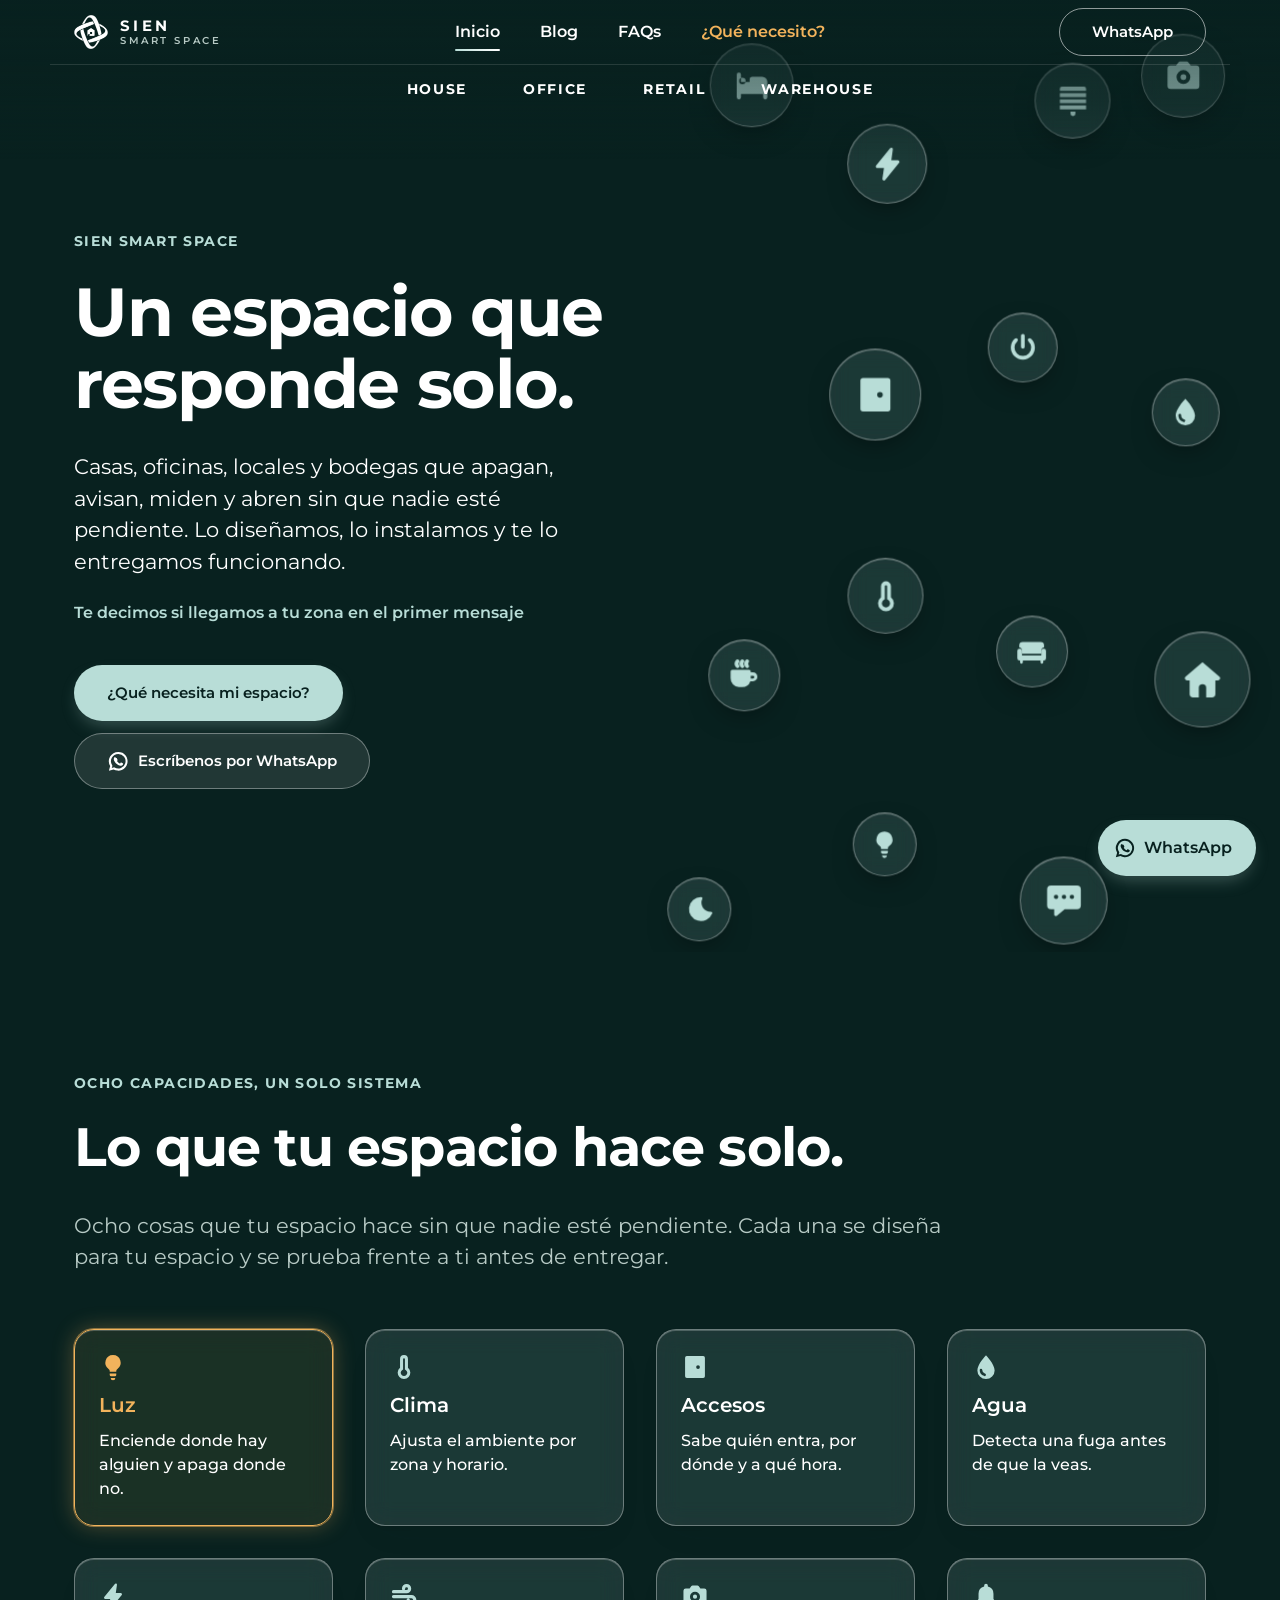
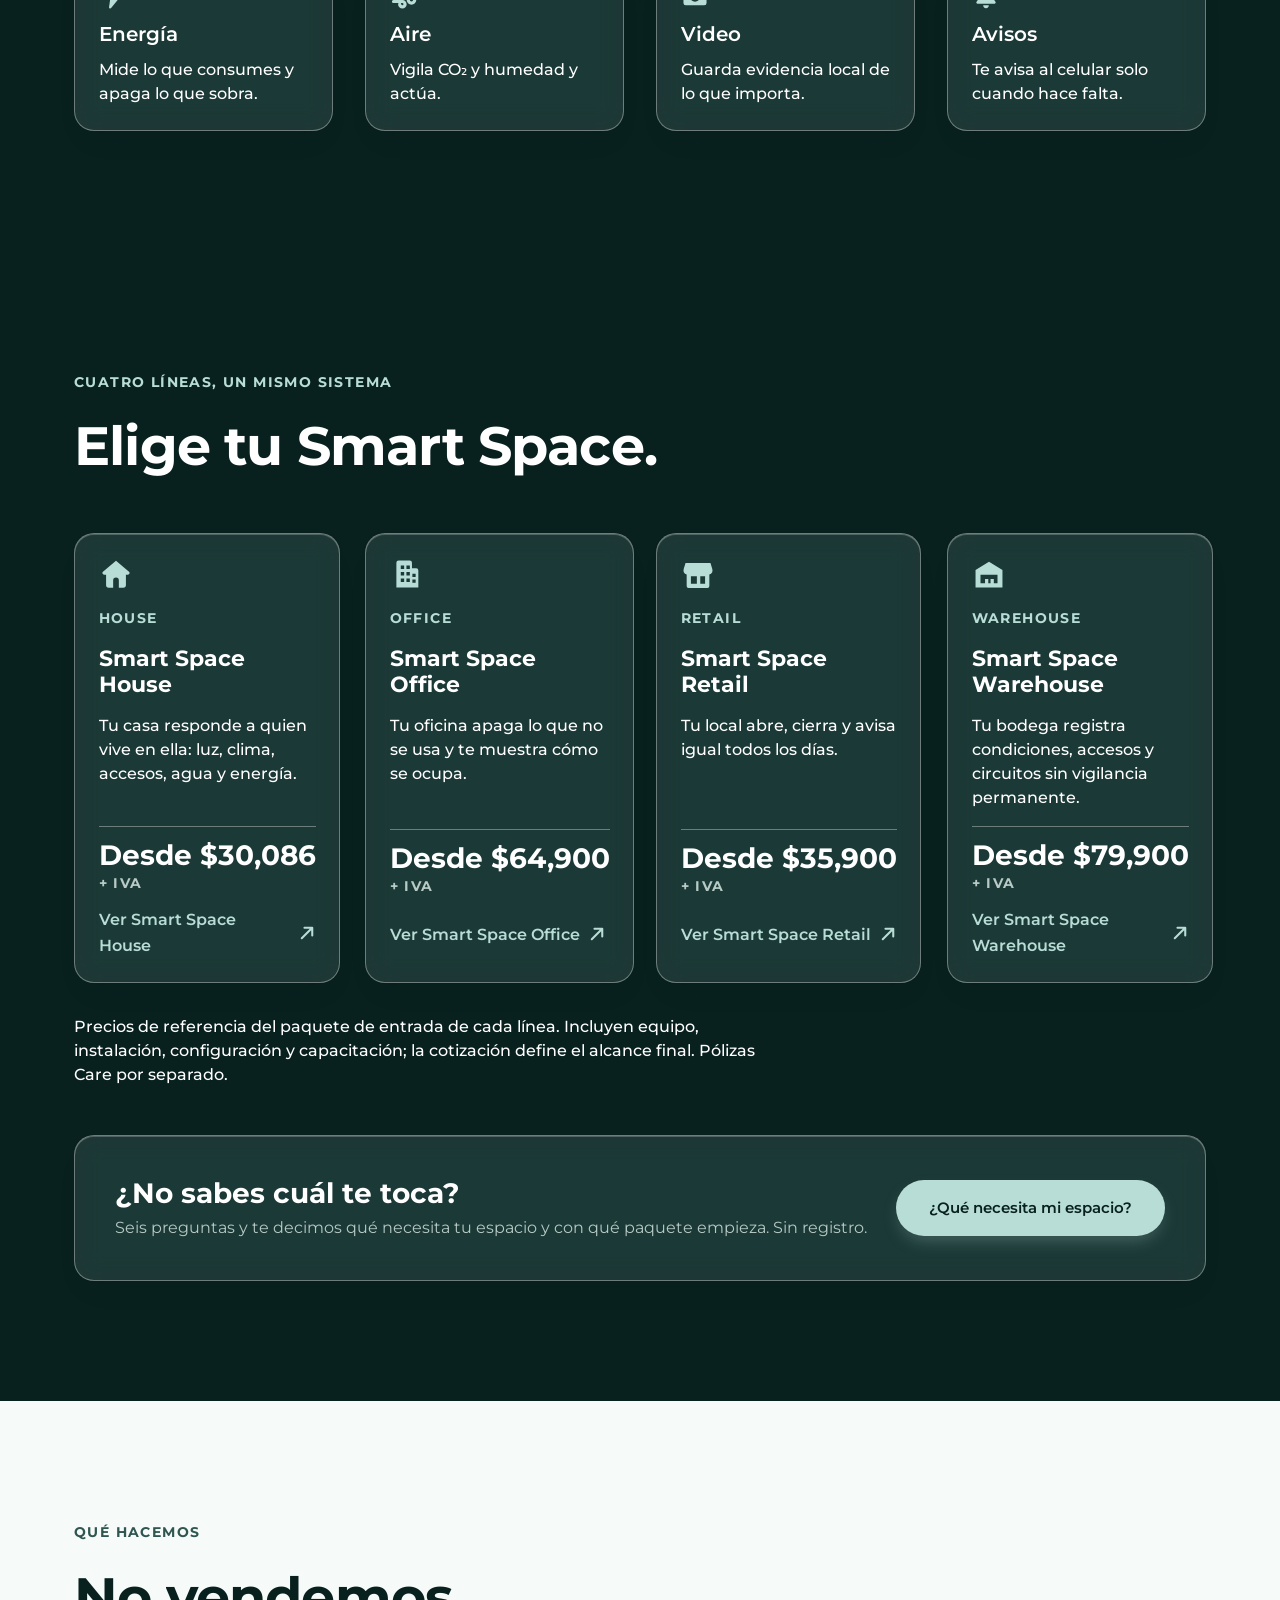
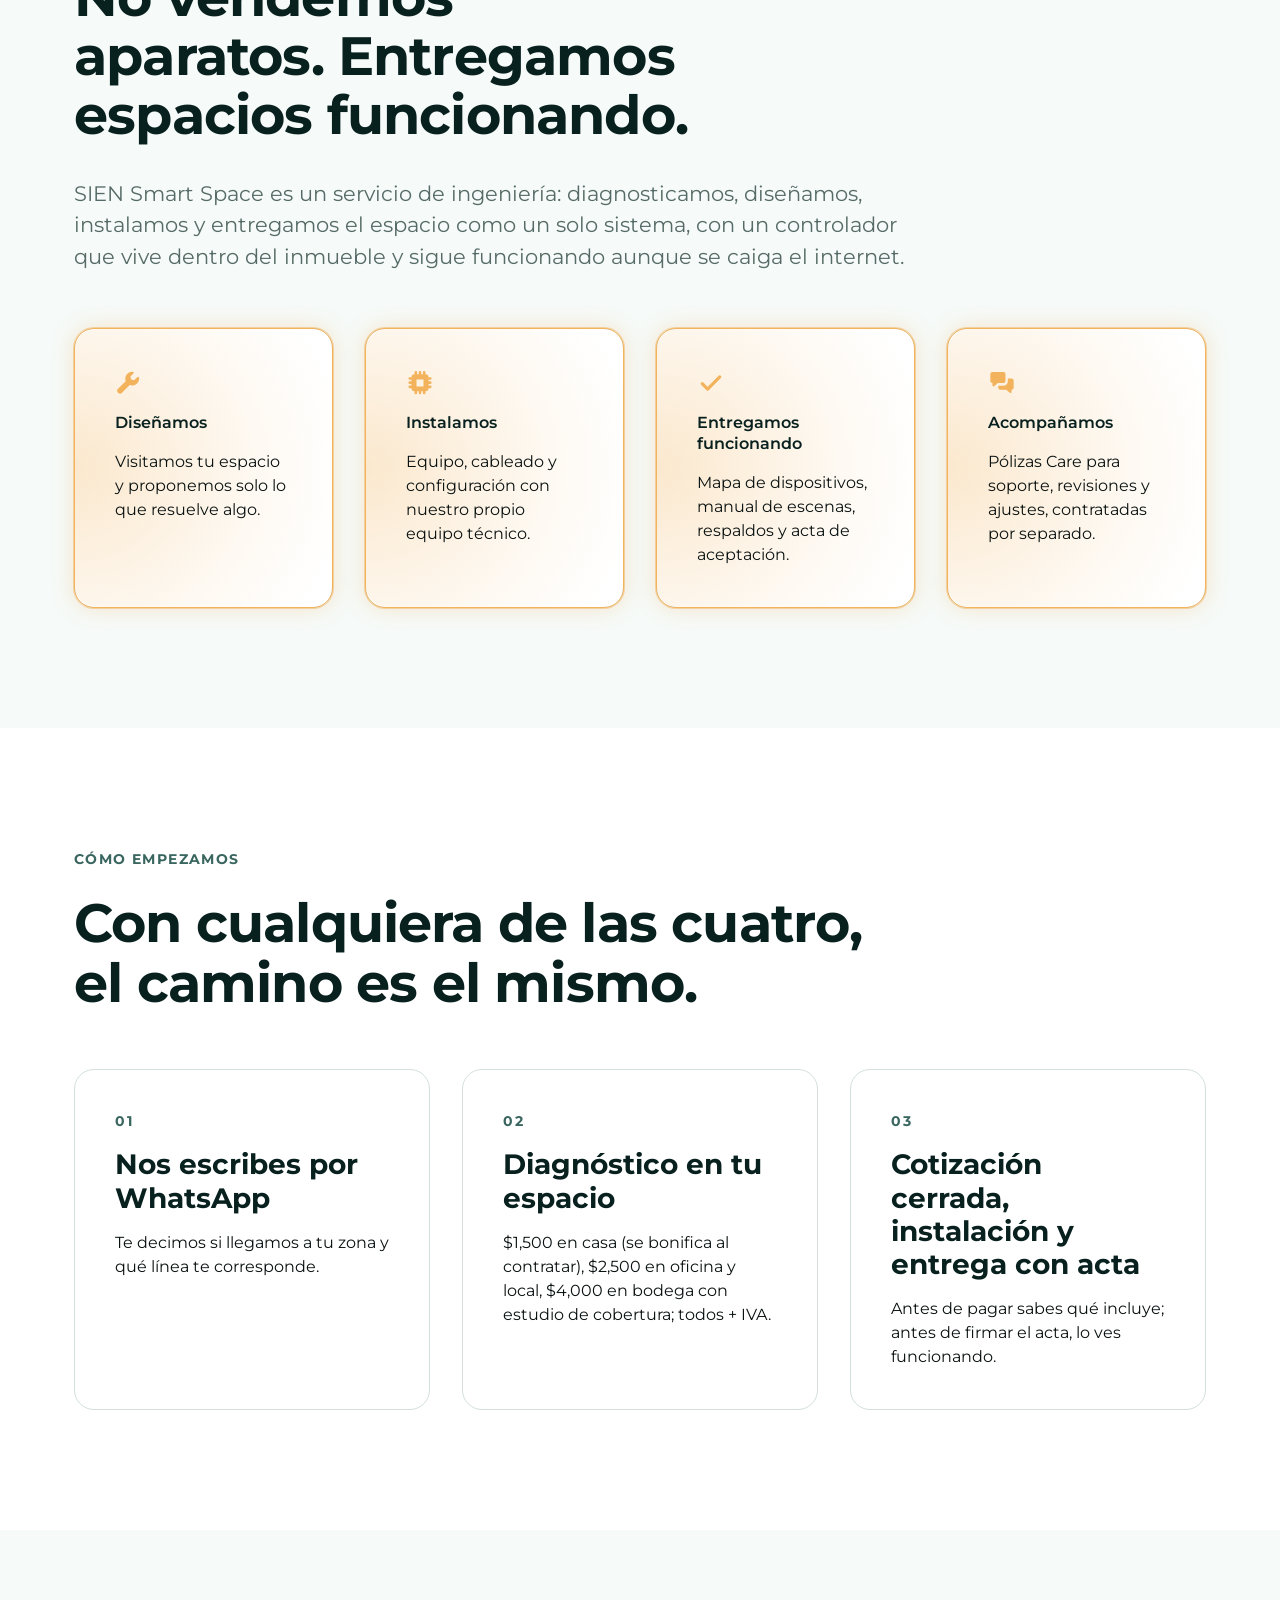
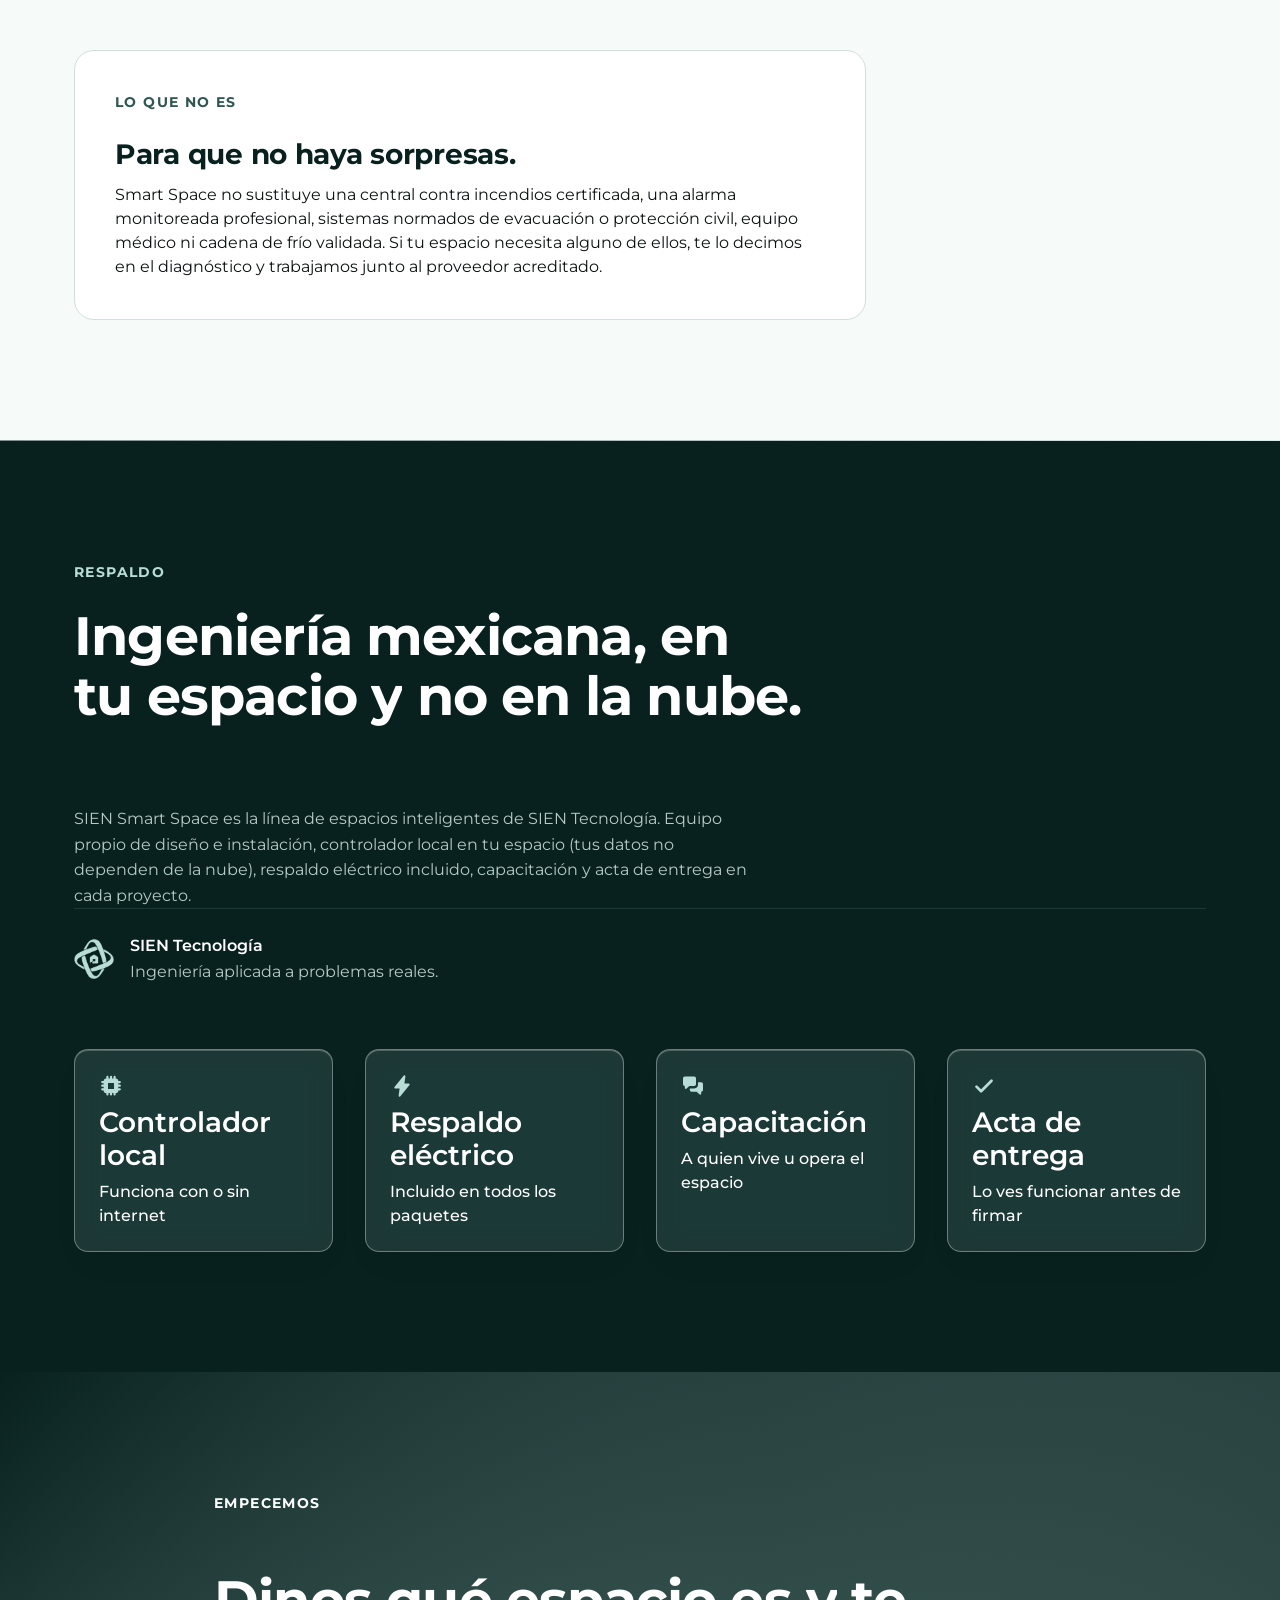
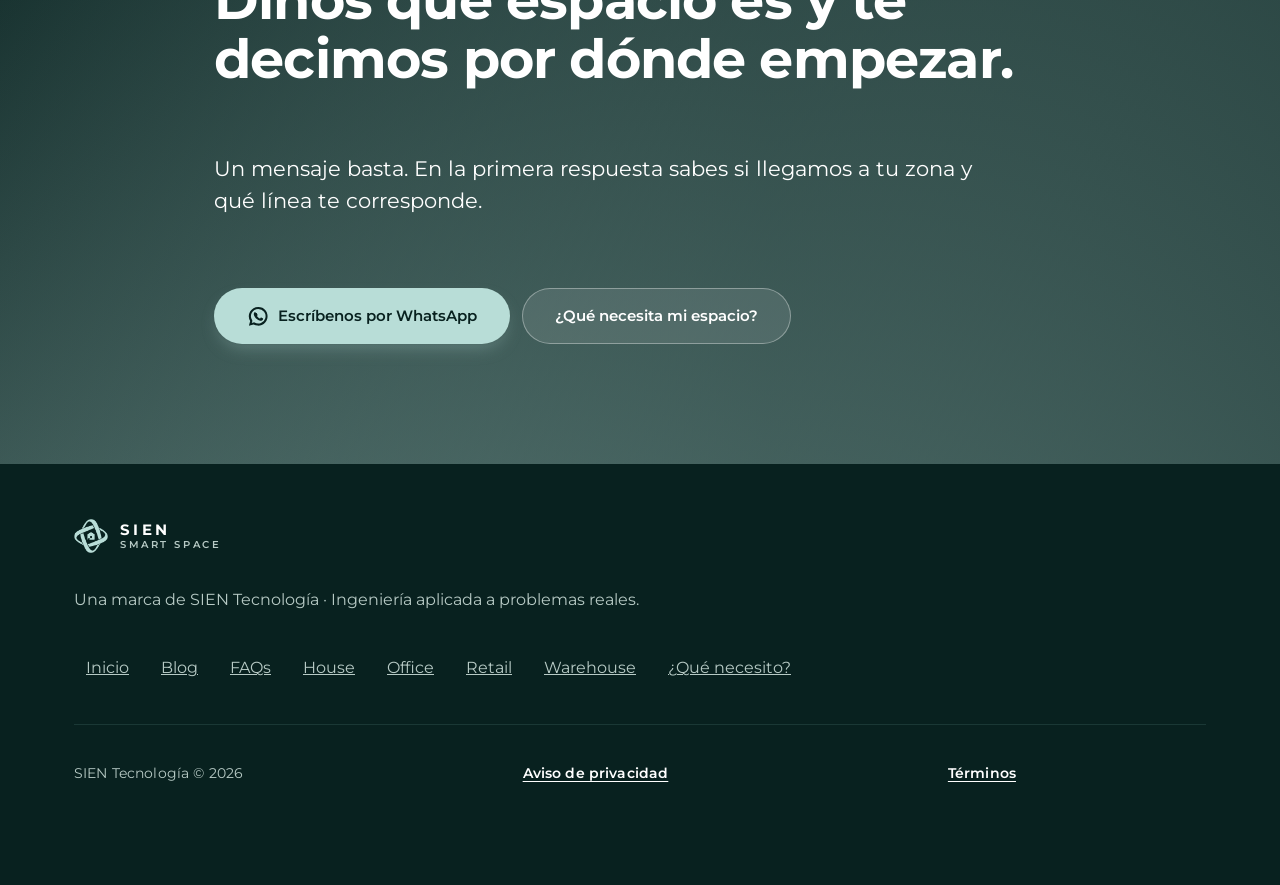
==== commit fd0c0915: "Merge pull request #1 from DC-PRO-AGENCY/fix/icono-whatsapp fix(iconos): separar el auricular del bo" ====
--- a/index.html
+++ b/index.html
@@ -11,9 +11,9 @@
 <link rel="icon" href="assets/favicon.svg" type="image/svg+xml">
 <link rel="icon" href="assets/favicon-32.png" sizes="32x32">
 <link rel="apple-touch-icon" href="assets/favicon-180.png">
-
-
-<link rel="preload" href="assets/fuentes/montserrat-latin.woff2" as="font" type="font/woff2" crossorigin>
+<link rel="preconnect" href="https://fonts.googleapis.com">
+<link rel="preconnect" href="https://fonts.gstatic.com" crossorigin>
+<link rel="stylesheet" href="https://fonts.googleapis.com/css2?family=Montserrat:wght@400;500;600;700&display=swap">
 <link rel="stylesheet" href="variables.css">
 <link rel="stylesheet" href="sistema.css">
 <link rel="stylesheet" href="sh.css">
@@ -74,7 +74,7 @@
 <symbol id="i2-tinaco" viewBox="0 0 24 24"><path fill="currentColor" fill-rule="evenodd" d="M4 4.2A2.2 2.2 0 0 1 6.2 2h11.6A2.2 2.2 0 0 1 20 4.2v15.6a2.2 2.2 0 0 1-2.2 2.2H6.2A2.2 2.2 0 0 1 4 19.8zM6.8 11.6v7.2h10.4v-7.2c-1.7 1.3-3.5 1.3-5.2 0-1.7 1.3-3.5 1.3-5.2 0z"/></symbol>
 <symbol id="i2-flecha" viewBox="0 0 24 24"><path fill="none" stroke="currentColor" stroke-width="2.75" stroke-linecap="round" stroke-linejoin="round" d="M5 19 19 5M8.6 5H19v10.4"/></symbol>
 <symbol id="i2-check" viewBox="0 0 24 24"><path fill="none" stroke="currentColor" stroke-width="2.75" stroke-linecap="round" stroke-linejoin="round" d="m4.5 12.6 4.6 4.6L19.5 6.8"/></symbol>
-<symbol id="i2-whatsapp" viewBox="0 0 24 24"><path fill="currentColor" fill-rule="evenodd" d="M12 2a10 10 0 0 0-8.6 15.1L2 22l5-1.3A10 10 0 1 0 12 2zm0 2.2a7.8 7.8 0 1 1-4 14.5l-.3-.2-2.6.7.7-2.5-.2-.3A7.8 7.8 0 0 1 12 4.2zM8.9 7.6c-.2 0-.5 0-.7.3-.3.3-1 1-1 2.4s1 2.8 1.2 3c.1.2 2 3.2 5 4.4 2.4 1 2.9.8 3.4.7.5 0 1.7-.7 1.9-1.4.2-.7.2-1.2.2-1.4l-.5-.3-1.8-.9c-.3-.1-.4-.1-.6.1l-.8 1c-.2.2-.3.2-.6.1a6.4 6.4 0 0 1-3.2-2.8c-.2-.4.2-.4.6-1.2.1-.2 0-.4 0-.5l-.9-2c-.2-.5-.4-.5-.6-.5h-.6z"/></symbol>
+<symbol id="i2-whatsapp" viewBox="0 0 24 24"><path fill="currentColor" fill-rule="evenodd" d="M12 2a10 10 0 0 0-8.6 15.1L2 22l5-1.3A10 10 0 1 0 12 2zm0 2.2a7.8 7.8 0 1 1-4 14.5l-.3-.2-2.6.7.7-2.5-.2-.3A7.8 7.8 0 0 1 12 4.2z"/><path fill="currentColor" transform="translate(12.2 12.2) scale(.85) translate(-13.05 -13.04)" d="M8.9 7.6c-.2 0-.5 0-.7.3-.3.3-1 1-1 2.4s1 2.8 1.2 3c.1.2 2 3.2 5 4.4 2.4 1 2.9.8 3.4.7.5 0 1.7-.7 1.9-1.4.2-.7.2-1.2.2-1.4l-.5-.3-1.8-.9c-.3-.1-.4-.1-.6.1l-.8 1c-.2.2-.3.2-.6.1a6.4 6.4 0 0 1-3.2-2.8c-.2-.4.2-.4.6-1.2.1-.2 0-.4 0-.5l-.9-2c-.2-.5-.4-.5-.6-.5h-.6z"/></symbol>
 </defs></svg>
 <header class="cabecera sh-cabecera-2" data-cabecera data-superficie="heroe">
   <div class="wrap cabecera__fila">
--- a/sh.css
+++ b/sh.css
@@ -1128,3 +1128,113 @@
   .colofon__redes{display:grid;grid-template-columns:repeat(2,minmax(0,1fr));column-gap:var(--s-5);row-gap:0;width:100%}
   .colofon .colofon__redes a{width:auto;justify-content:flex-start;padding-inline:0;margin:0}
 }
+
+/* ── una tarjeta = una vista (DC PRO, 2026-11-05) ──
+   Criterio: ninguna tarjeta más alta que la pantalla (celular 390×844,
+   tablet 820×1180, laptop 1366×768) y los grupos largos sin scroll
+   vertical extra: en celular se deslizan en horizontal. */
+
+/* 1 · Carrusel horizontal reutilizable (celular) */
+@media(max-width:639px){
+  .sh-puertas--4,.sh-pilares,.sh-jornada,.sh-paqs{display:grid;grid-template-columns:none;grid-auto-flow:column;grid-auto-columns:86%;gap:var(--s-3);overflow-x:auto;overscroll-behavior-x:contain;scroll-snap-type:x mandatory;scroll-padding-inline:var(--s-5);margin-inline:calc(-1 * var(--s-5));padding:var(--s-2) var(--s-5) var(--s-4);scrollbar-width:thin}
+  .sh-puertas--4>li,.sh-pilares>li,.sh-jornada>li,.sh-paqs>li{scroll-snap-align:start}
+  .sh-jornada:before,.sh-jornada:after{display:none}
+  .sh-jornada .sh-hora{margin-left:0}
+  .sh-puerta{min-height:0}
+  /* capacidades: 8 tarjetas cortas en 2 columnas, todas a la vista */
+  .sh-caps{grid-template-columns:repeat(2,minmax(0,1fr));gap:var(--s-3)}
+  .sh-caps .sh-cap{--rc-pad:var(--s-4)}
+  .sh-caps .sh-cap button{grid-template-columns:auto minmax(0,1fr);column-gap:var(--s-2)}
+  .sh-caps .sh-cap button b{font-size:1.0625rem}
+  .sh-caps .sh-cap button p{font-size:.9375rem;line-height:1.4}
+}
+/* tablet: paquetes y Care deslizables, 2 a la vista */
+@media(min-width:640px) and (max-width:899px){
+  .sh-paqs{display:grid;grid-template-columns:none;grid-auto-flow:column;grid-auto-columns:calc(50% - var(--s-3));gap:var(--s-4);overflow-x:auto;overscroll-behavior-x:contain;scroll-snap-type:x mandatory;padding-bottom:var(--s-4);scrollbar-width:thin}
+  .sh-paqs>li{scroll-snap-align:start}
+}
+
+/* 2 · Fichas de paquete compactas (celular/tablet) */
+@media(max-width:899px){
+  .sh-ficha{--rc-pad:var(--s-5);gap:var(--s-3)}
+  .sh-ficha dt{text-transform:none;letter-spacing:0;font-size:.875rem;font-weight:var(--peso-semi);line-height:1.3}
+  .sh-ficha dd{font-size:.9375rem;line-height:1.4}
+  .sh-ficha__fila{padding-bottom:var(--s-2);gap:0}
+  .sh-ficha dl{gap:var(--s-2)}
+  .sh-paqs .sh-puerta .btn{min-height:48px;margin-top:0}
+}
+
+/* 3 · Laptop: tabla de paquetes en una vista */
+@media(min-width:900px){
+  .sh-mostrador th,.sh-mostrador td{padding:.5rem var(--s-3);line-height:1.35}
+  .sh-mostrador table{font-size:.9375rem}
+  .sh-mostrador thead th{padding-top:var(--s-4);padding-bottom:var(--s-3)}
+  .sh-mostrador tbody th{font-size:.875rem}
+}
+
+/* 4 · Blog portada en laptop: notas laterales horizontales */
+@media(min-width:900px){
+  .sh-diario__lado .sh-nota a{grid-template-columns:42% minmax(0,1fr);grid-template-rows:none;column-gap:var(--s-4);align-content:center}
+  .sh-diario__lado .sh-nota__img{grid-column:1;grid-row:1 / span 4;width:calc(100% + var(--rc-pad));height:calc(100% + 2 * var(--rc-pad));min-height:100%;margin:calc(-1 * var(--rc-pad)) 0 calc(-1 * var(--rc-pad)) calc(-1 * var(--rc-pad));aspect-ratio:auto;border-radius:var(--r-3) 0 0 var(--r-3)}
+  .sh-diario__lado .sh-nota a>*:not(img){grid-column:2}
+  .sh-diario__lado .sh-nota h3{font-size:1.25rem}
+  .sh-diario__lado .sh-nota p{display:-webkit-box;-webkit-line-clamp:3;-webkit-box-orient:vertical;overflow:hidden}
+  .sh-nota--grande .sh-nota__img{min-height:220px;max-height:46vh}
+  .sh-nota--grande p{display:-webkit-box;-webkit-line-clamp:3;-webkit-box-orient:vertical;overflow:hidden}
+}
+/* fichas en celular: precio y botón en una fila, texto de filas a 14px */
+@media(max-width:639px){
+  .sh-paqs{grid-auto-columns:90%}
+  .sh-ficha{--rc-pad:var(--s-4) var(--s-5);grid-template-columns:minmax(0,1fr) auto;gap:var(--s-2) var(--s-3)}
+  .sh-ficha>*{grid-column:1 / -1}
+  .sh-ficha>em,.sh-ficha>.sh-mostrador__precio{grid-column:1;align-self:center}
+  .sh-ficha>.btn{grid-column:2;align-self:center;justify-self:end;padding-inline:var(--s-4)}
+  .sh-ficha dt{font-size:.8125rem}
+  .sh-ficha dd{font-size:.875rem;line-height:1.35}
+  .sh-ficha__fila:nth-child(n+3){grid-template-columns:minmax(0,1fr) fit-content(48%);column-gap:var(--s-3)}
+}
+@media(max-width:639px){
+  .sh-ficha>i{display:none}                       /* "Start" repetía "House Start" */
+  .sh-ficha__fila:nth-child(-n+2){display:block}
+  .sh-ficha__fila:nth-child(-n+2) dt,.sh-ficha__fila:nth-child(-n+2) dd{display:inline}
+  .sh-ficha__fila:nth-child(-n+2) dt:after{content:" · "}
+}
+@media(max-width:639px){
+  .sh-ficha__fila:nth-child(-n+2){font-size:.875rem;line-height:1.4}
+  .sh-ficha__fila:nth-child(-n+2) dd{line-height:inherit}
+  .sh-ficha>em{font-size:1.1875rem;white-space:nowrap;padding-top:var(--s-2)}
+  .sh-ficha>.btn{min-height:44px;padding-inline:var(--s-3);font-size:.875rem;gap:var(--s-1)}
+}
+@media(max-width:639px){.sh-ficha>em{font-size:1rem;white-space:normal;min-width:0}.sh-ficha>.btn{white-space:nowrap}}
+/* laptop: tabla de paquetes compacta (cabe en 1366×768) */
+@media(min-width:900px){
+  .sh-mostrador table{font-size:.875rem}
+  .sh-mostrador tbody th{width:27%;font-size:.8125rem;line-height:1.3}
+  .sh-mostrador th,.sh-mostrador td{padding:.4rem .75rem;line-height:1.3}
+  .sh-mostrador thead th{padding-top:var(--s-3);padding-bottom:var(--s-2);font-size:1.125rem}
+  .sh-mostrador thead th i{margin-bottom:0}
+  .sh-mostrador__precio em{font-size:1.25rem}
+  .sh-mostrador td .btn,.sh-mostrador__cta .btn{min-height:44px;padding-inline:var(--s-4);font-size:.875rem}
+}
+@media(min-width:1200px){
+  .sh-mostrador--tabla{width:min(calc(100vw - 64px),1300px);margin-left:calc((100% - min(calc(100vw - 64px),1300px)) / 2)}
+  .sh-mostrador tbody th{width:24%}
+  .sh-mostrador th,.sh-mostrador td{line-height:1.25}
+  .sh-mostrador__precio td,.sh-mostrador__cta td{padding-block:.35rem}
+}
+@media(min-width:1200px){.sh-mostrador thead th{padding-top:var(--s-2)}}
+@media(min-width:900px){
+  .sh-diario__portada{grid-template-columns:minmax(0,1.25fr) minmax(0,1fr)}
+  .sh-nota--grande h3{font-size:clamp(1.625rem,1rem + 1.2vw,2.125rem);max-width:none}
+  .sh-diario__lado .sh-nota a{grid-template-columns:38% minmax(0,1fr);gap:var(--s-1) var(--s-4)}
+  .sh-diario__lado .sh-nota h3{font-size:1.125rem}
+  .sh-diario__lado .sh-nota p{-webkit-line-clamp:2;font-size:.9375rem}
+  .sh-diario__lado .sh-nota small{padding-top:var(--s-2)}
+}
+@media(min-width:900px){.sh-diario__lado .sh-nota__img{height:auto;min-height:0;align-self:stretch;object-fit:cover}}
+@media(min-width:900px){
+  .sh-diario__lado .sh-nota a{position:relative;grid-template-columns:minmax(0,1fr);padding-left:calc(38% + var(--s-5))}
+  .sh-diario__lado .sh-nota a>*:not(img){grid-column:1}
+  .sh-diario__lado .sh-nota__img{position:absolute;top:0;bottom:0;left:0;width:38%;height:100%;margin:0;grid-row:auto;border-radius:var(--r-3) 0 0 var(--r-3)}
+}
+@media(min-width:900px){.sh-diario__lado .sh-nota__img{grid-column:auto;grid-row:auto}}
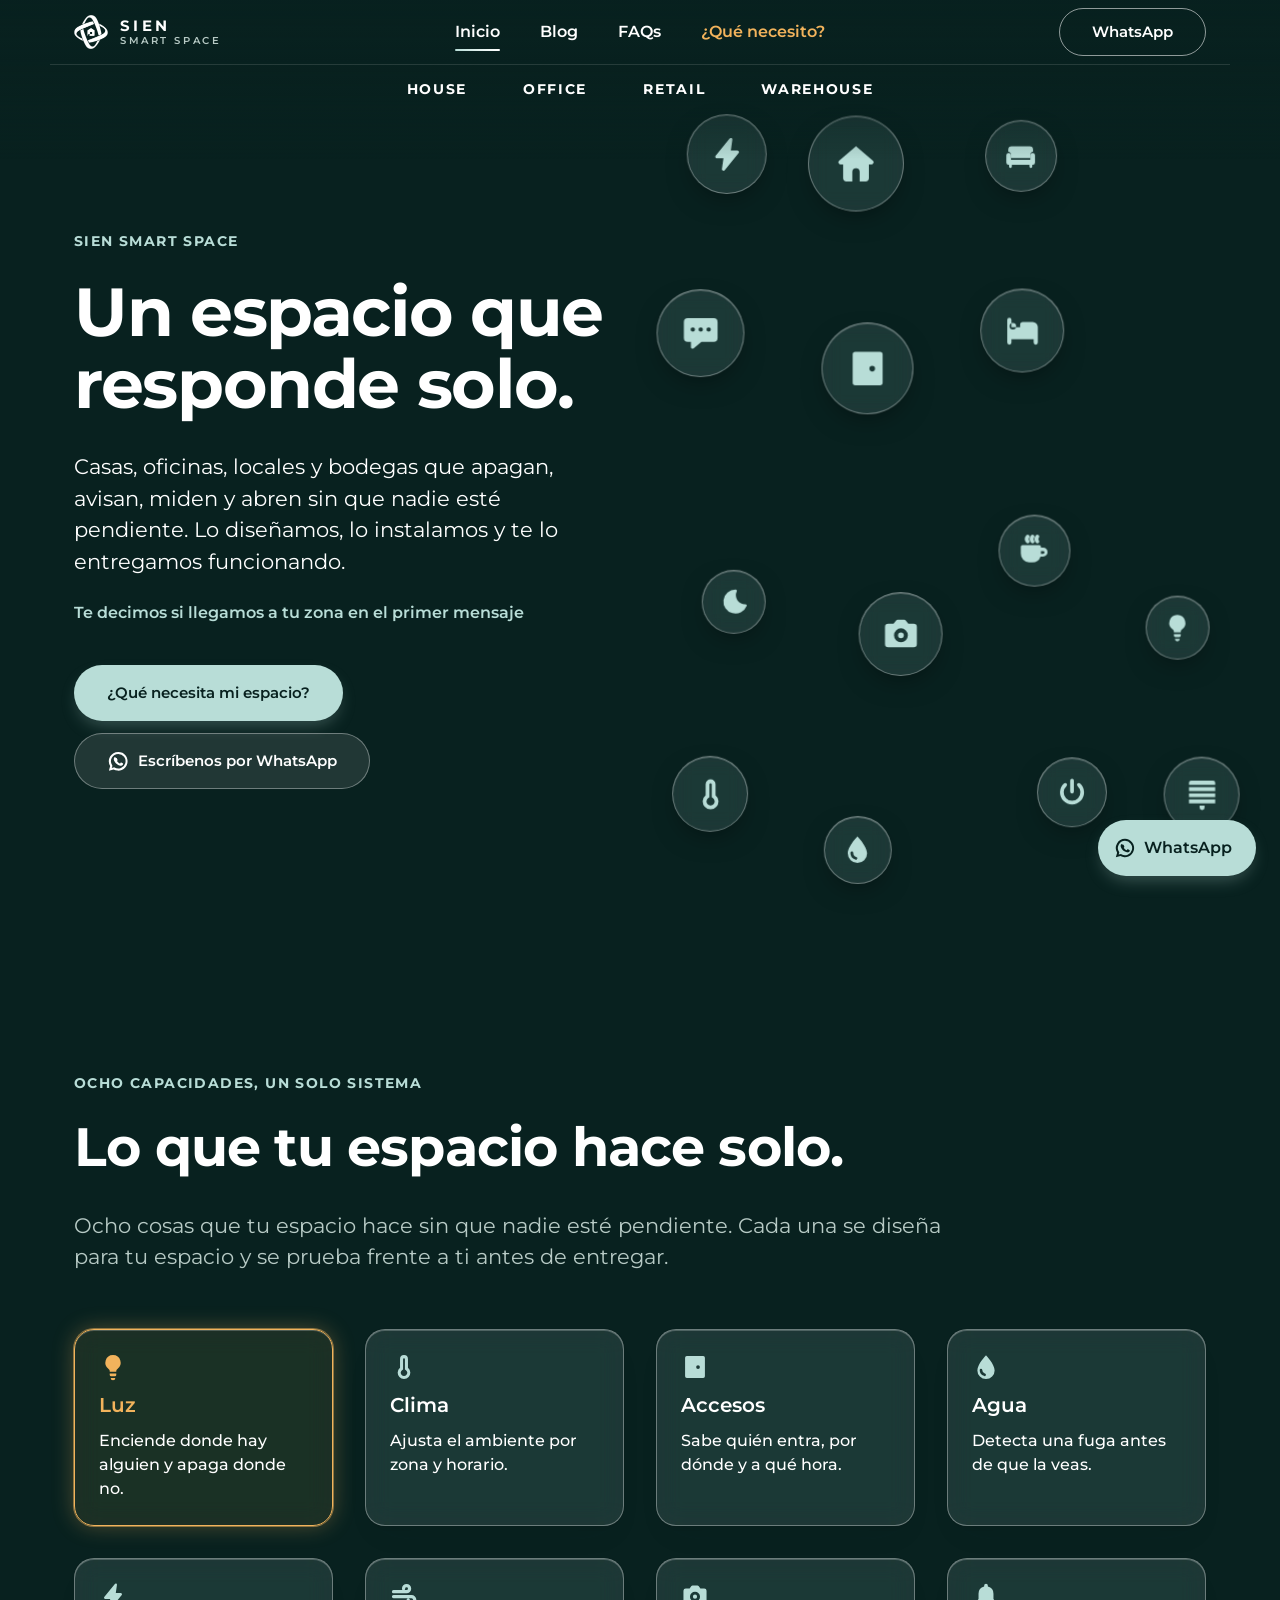
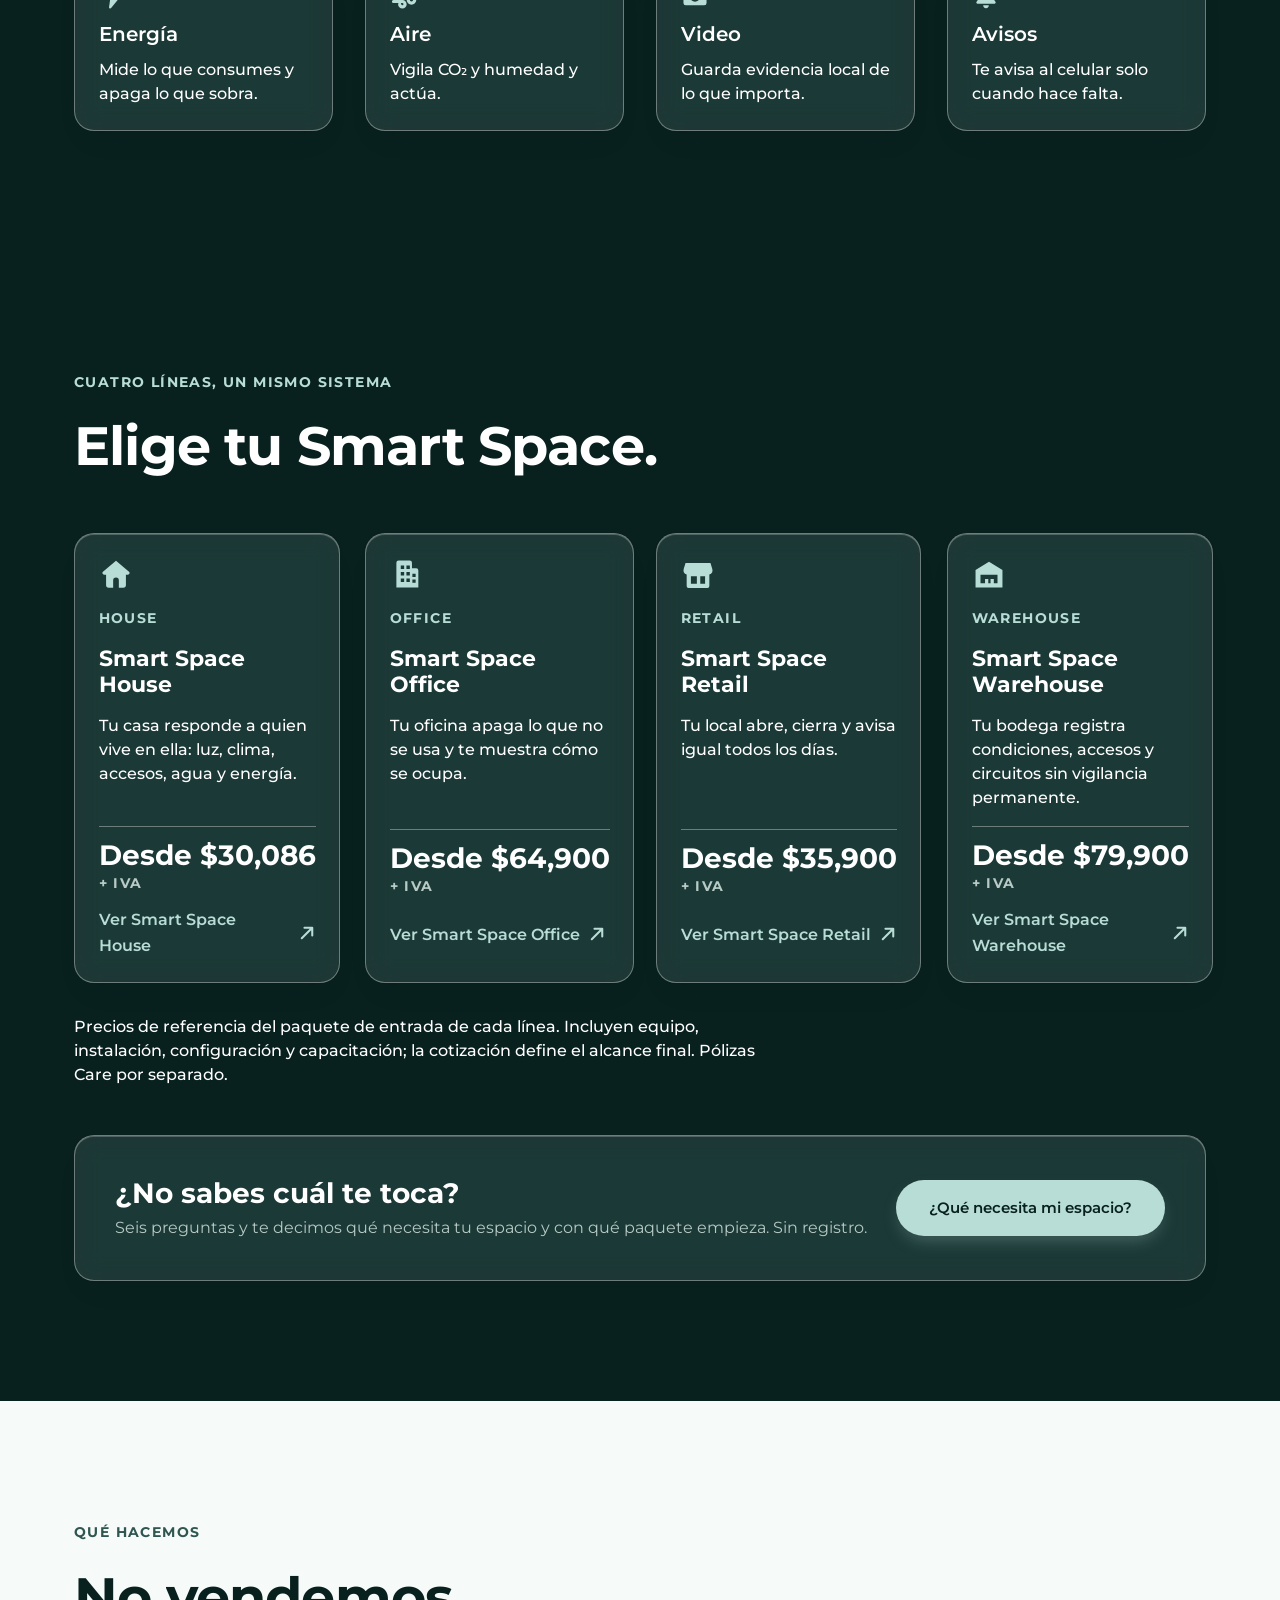
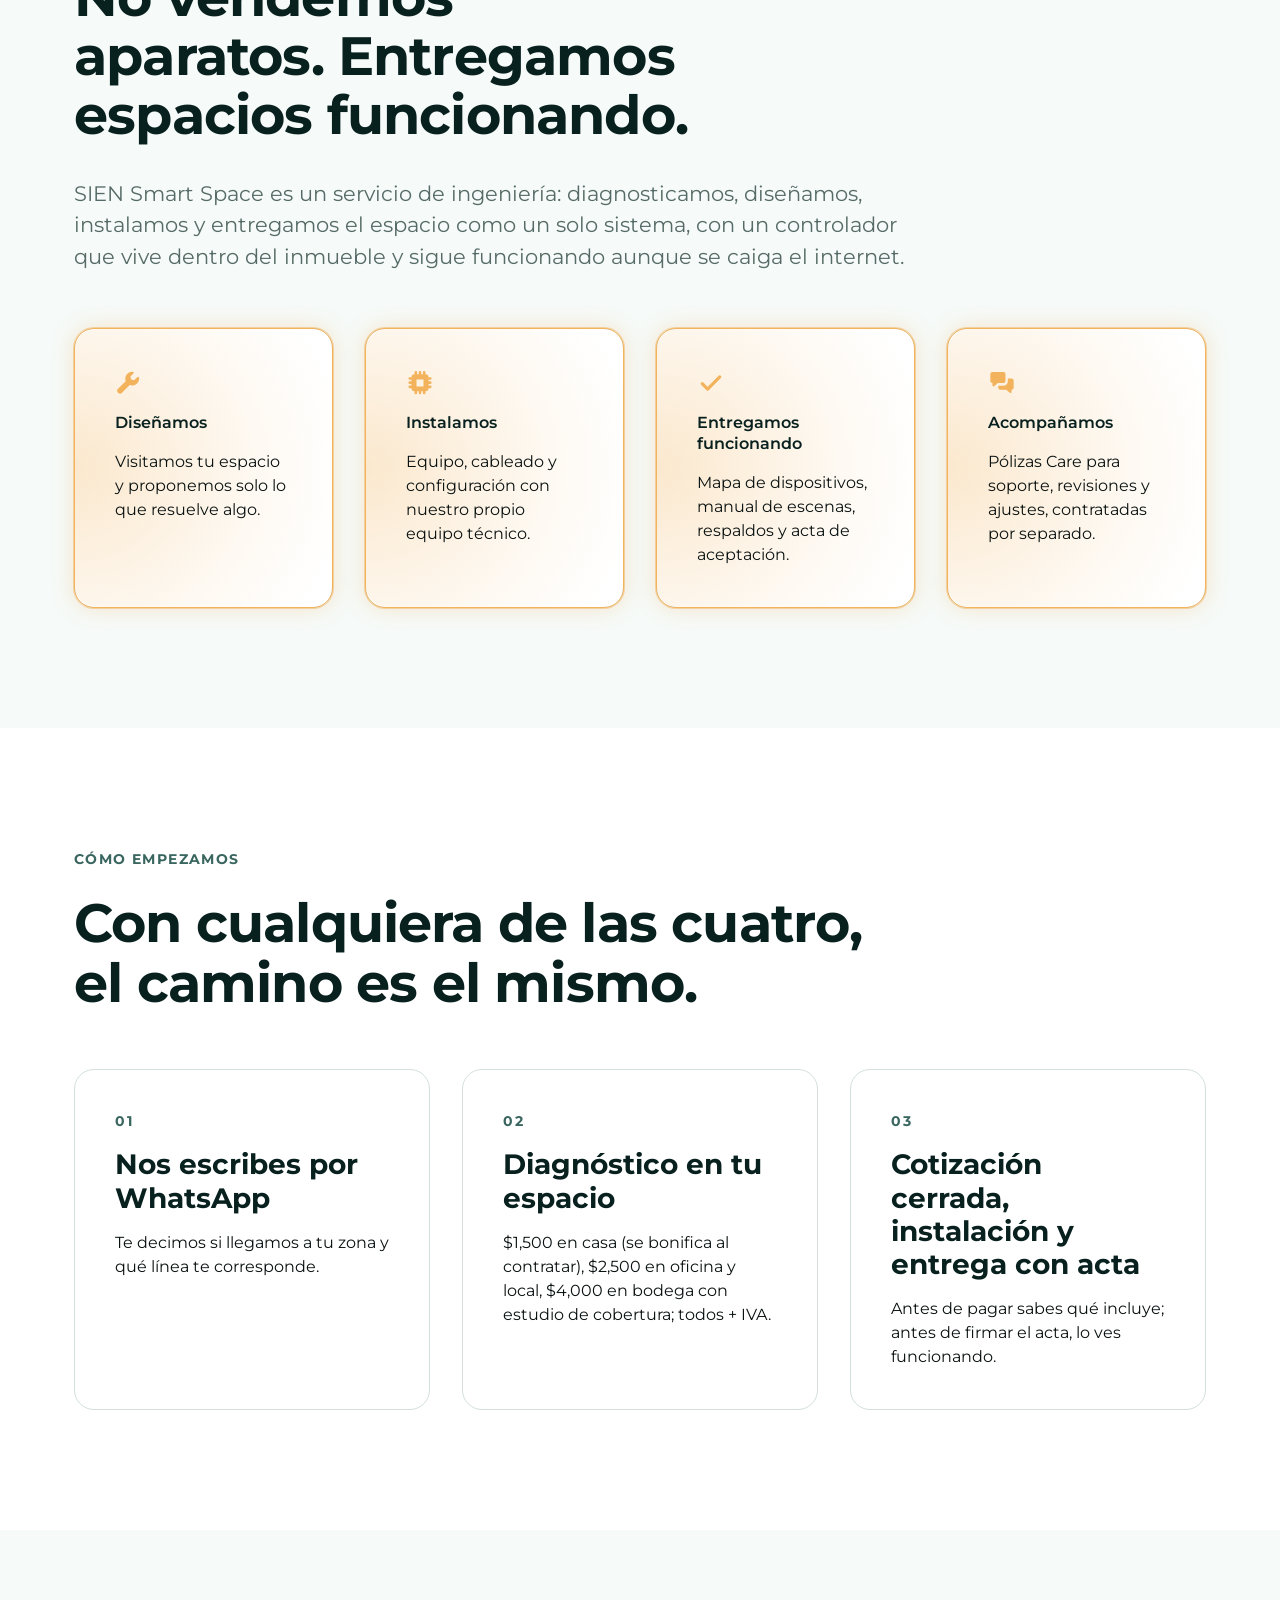
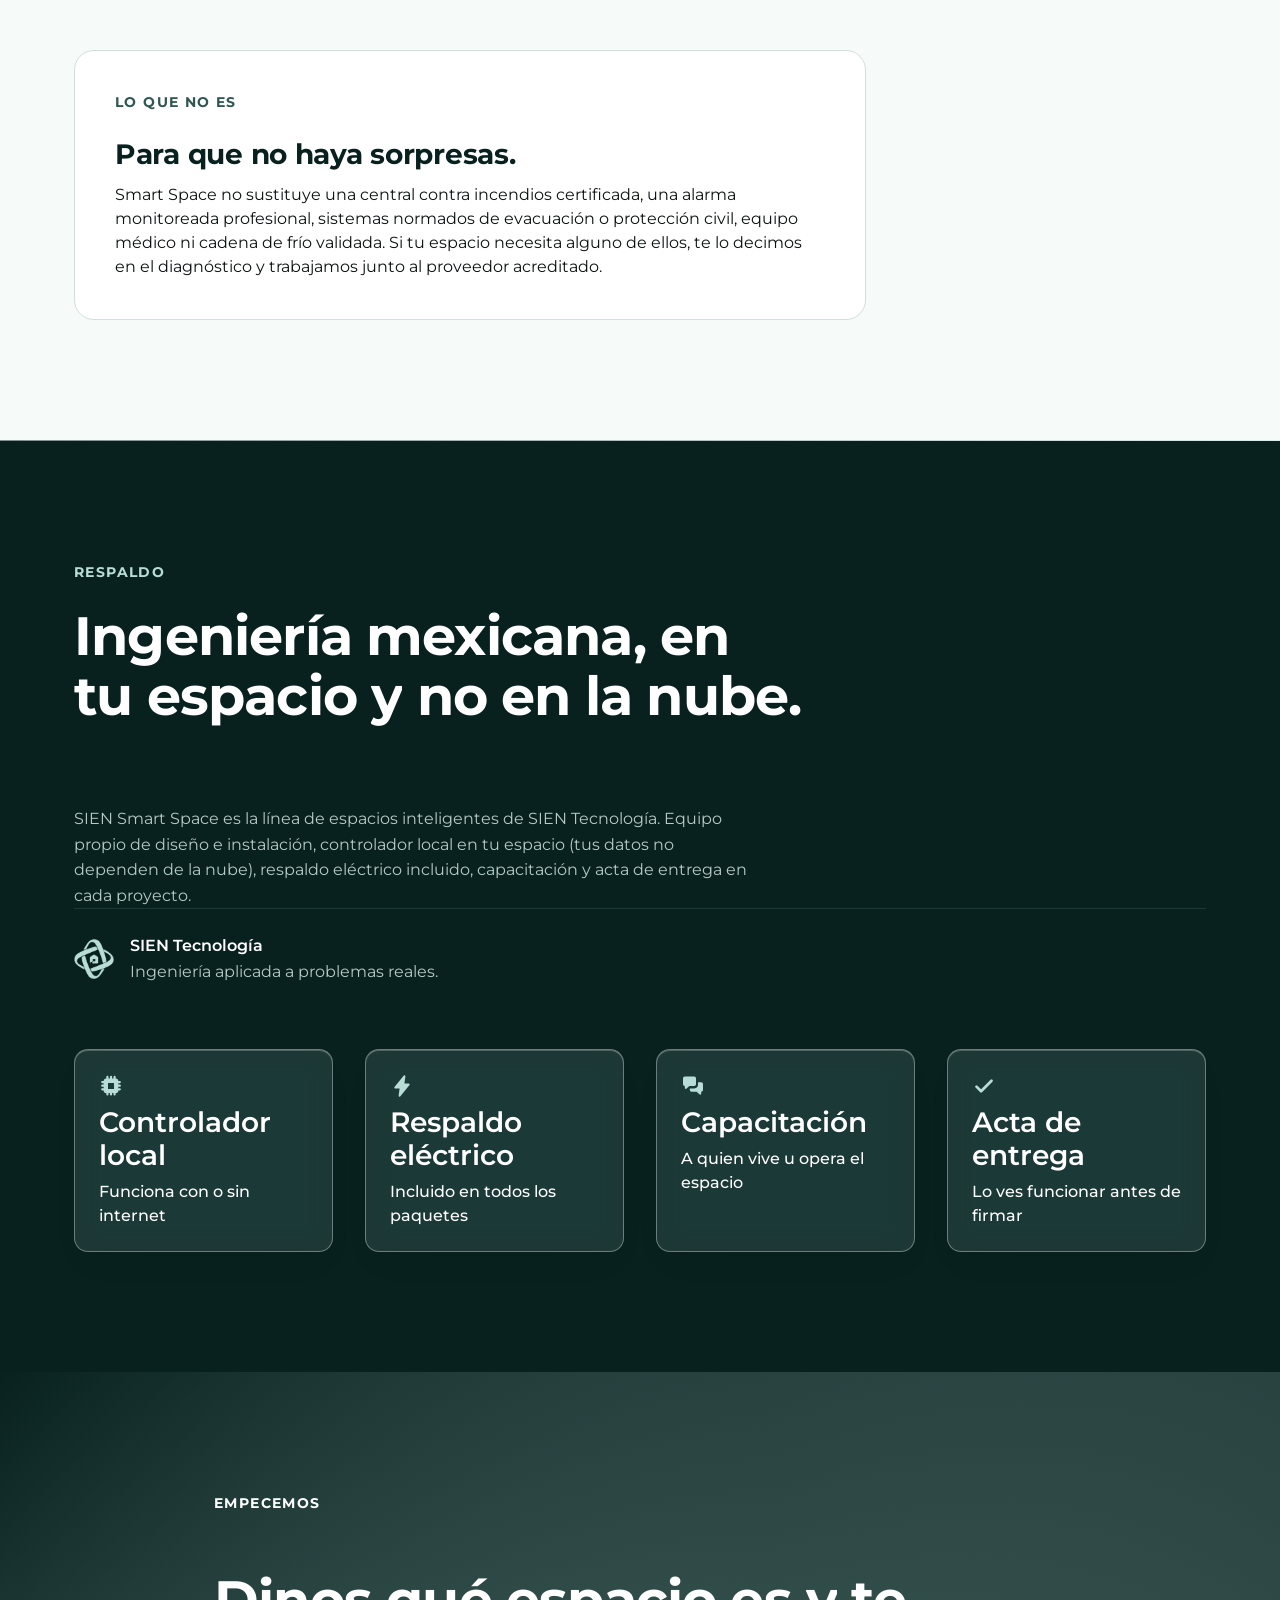
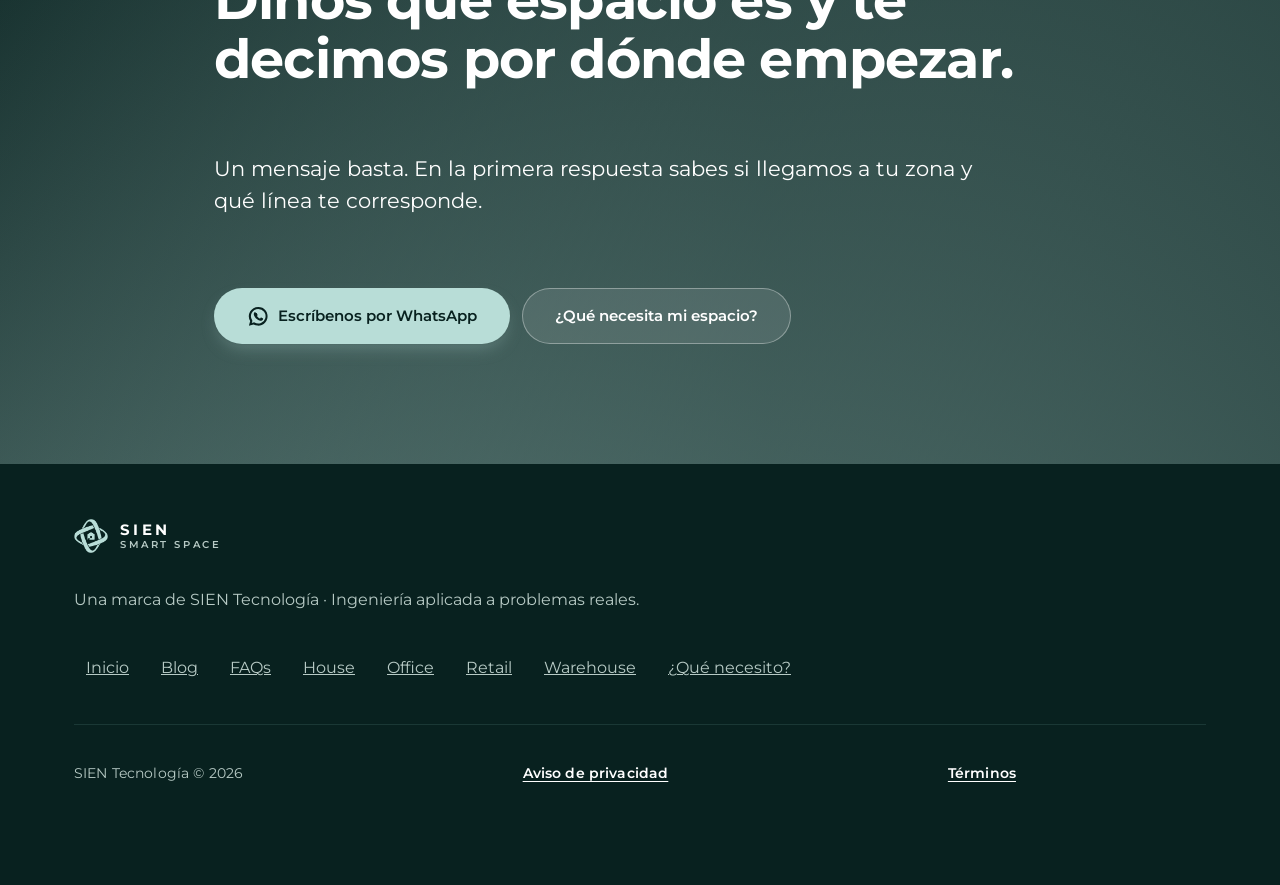
==== commit c3c4f328: "Merge pull request #2 from DC-PRO-AGENCY/fix/blog-imagenes-tarjetas Fix/blog imagenes tarjetas" ====
--- a/index.html
+++ b/index.html
@@ -11,9 +11,9 @@
 <link rel="icon" href="assets/favicon.svg" type="image/svg+xml">
 <link rel="icon" href="assets/favicon-32.png" sizes="32x32">
 <link rel="apple-touch-icon" href="assets/favicon-180.png">
-<link rel="preconnect" href="https://fonts.googleapis.com">
-<link rel="preconnect" href="https://fonts.gstatic.com" crossorigin>
-<link rel="stylesheet" href="https://fonts.googleapis.com/css2?family=Montserrat:wght@400;500;600;700&display=swap">
+
+
+<link rel="preload" href="assets/fuentes/montserrat-latin.woff2" as="font" type="font/woff2" crossorigin>
 <link rel="stylesheet" href="variables.css">
 <link rel="stylesheet" href="sistema.css">
 <link rel="stylesheet" href="sh.css">
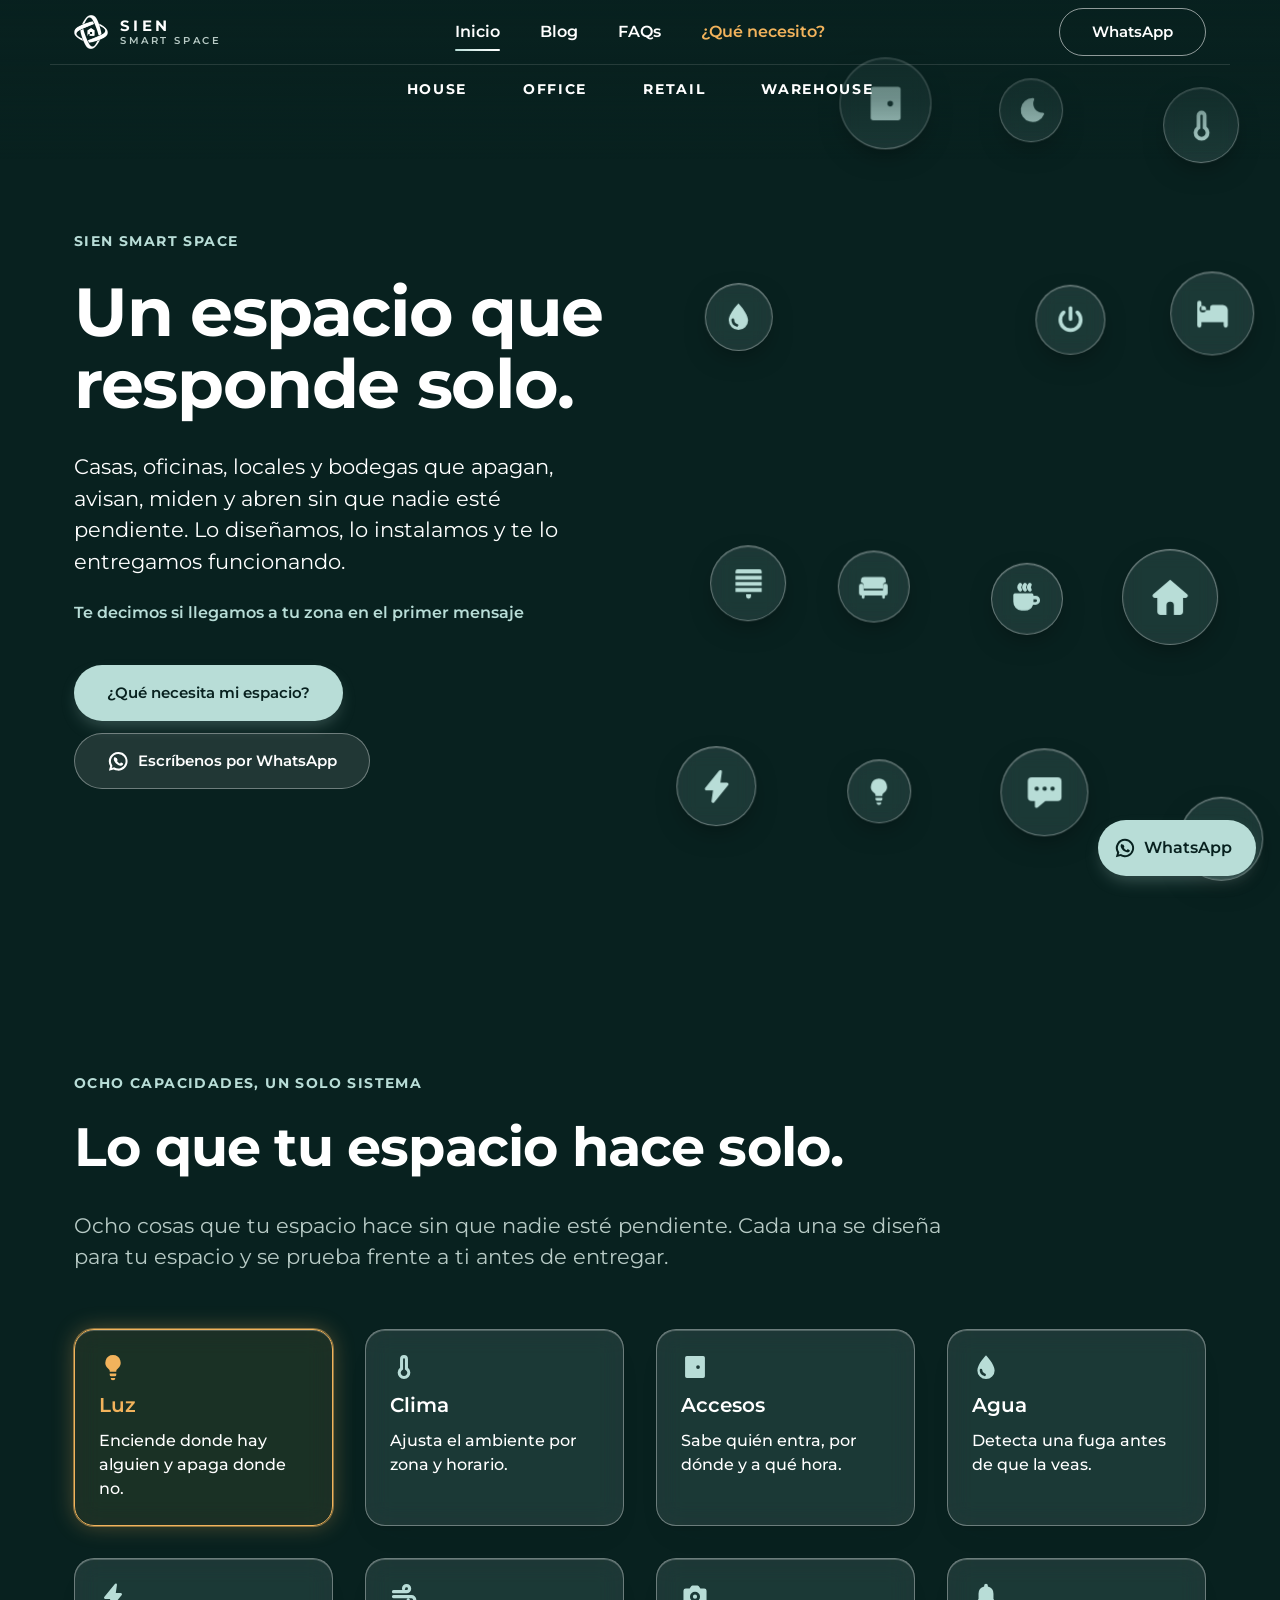
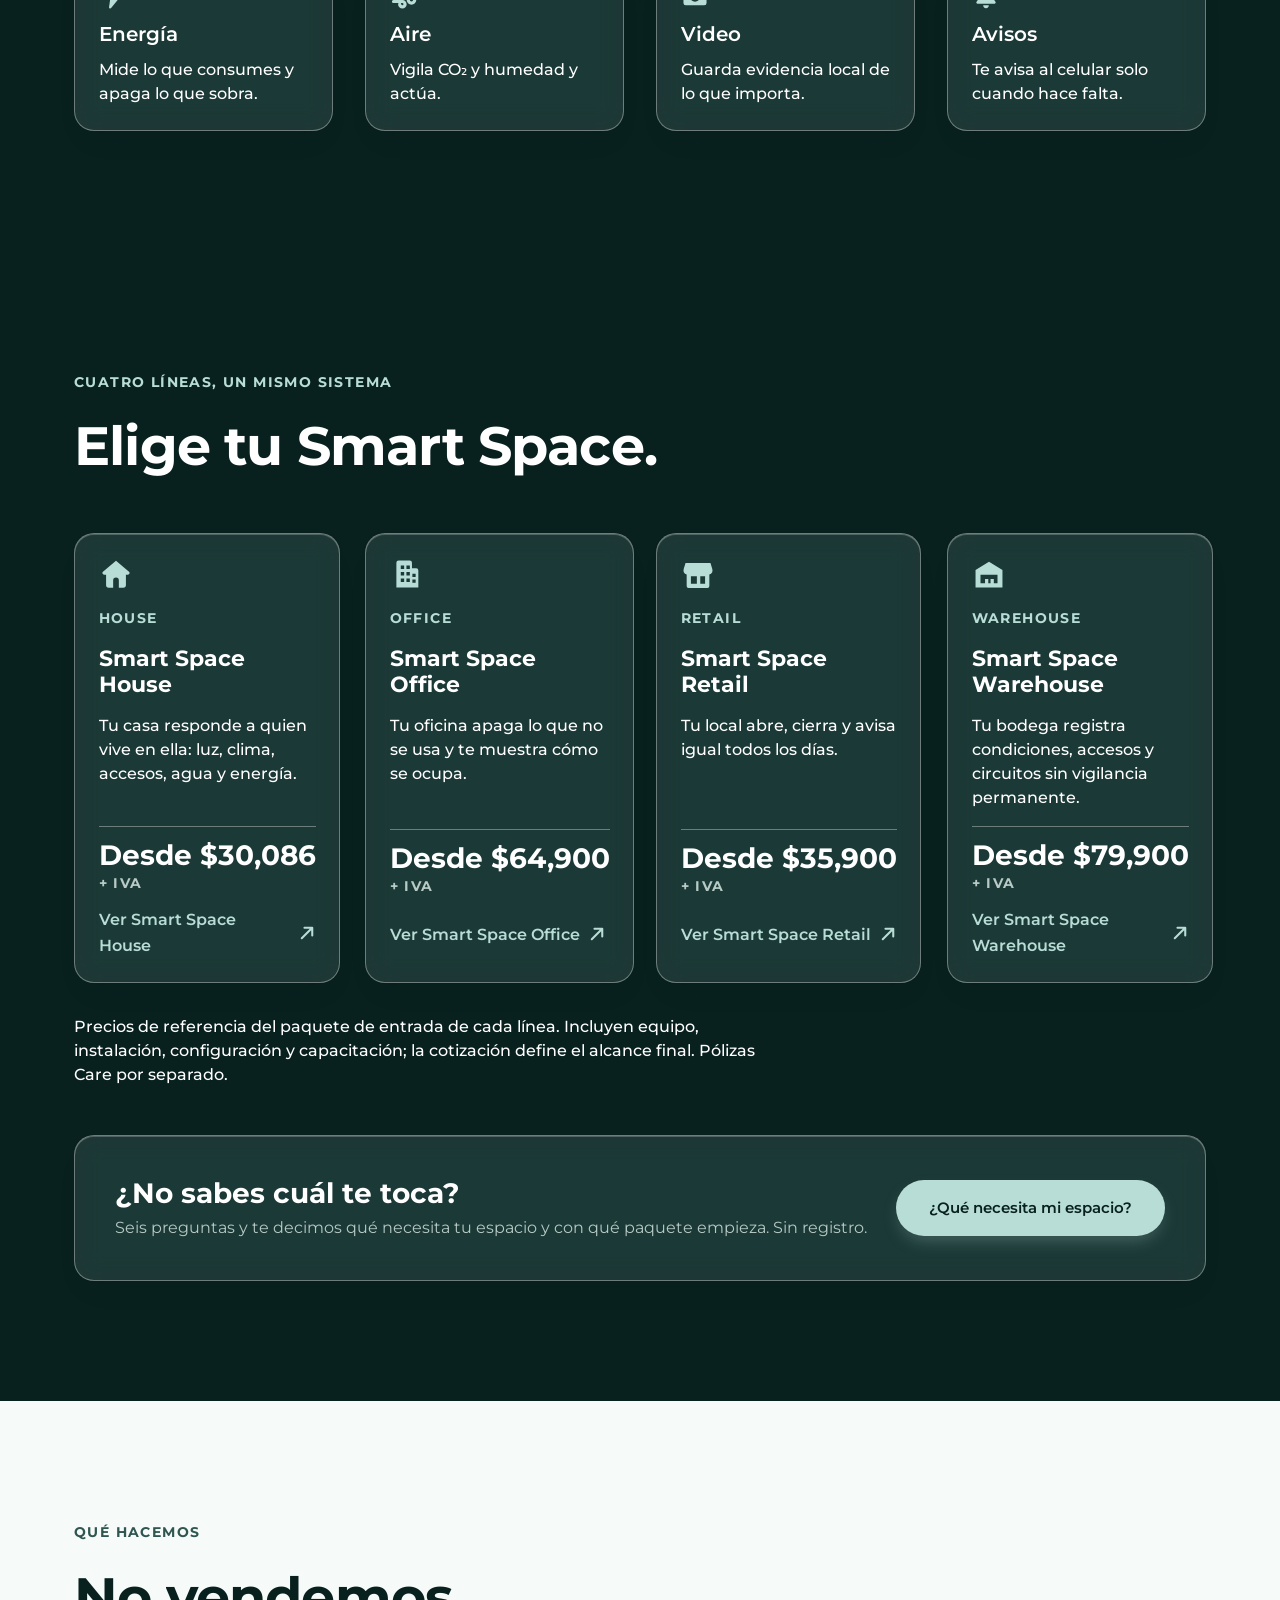
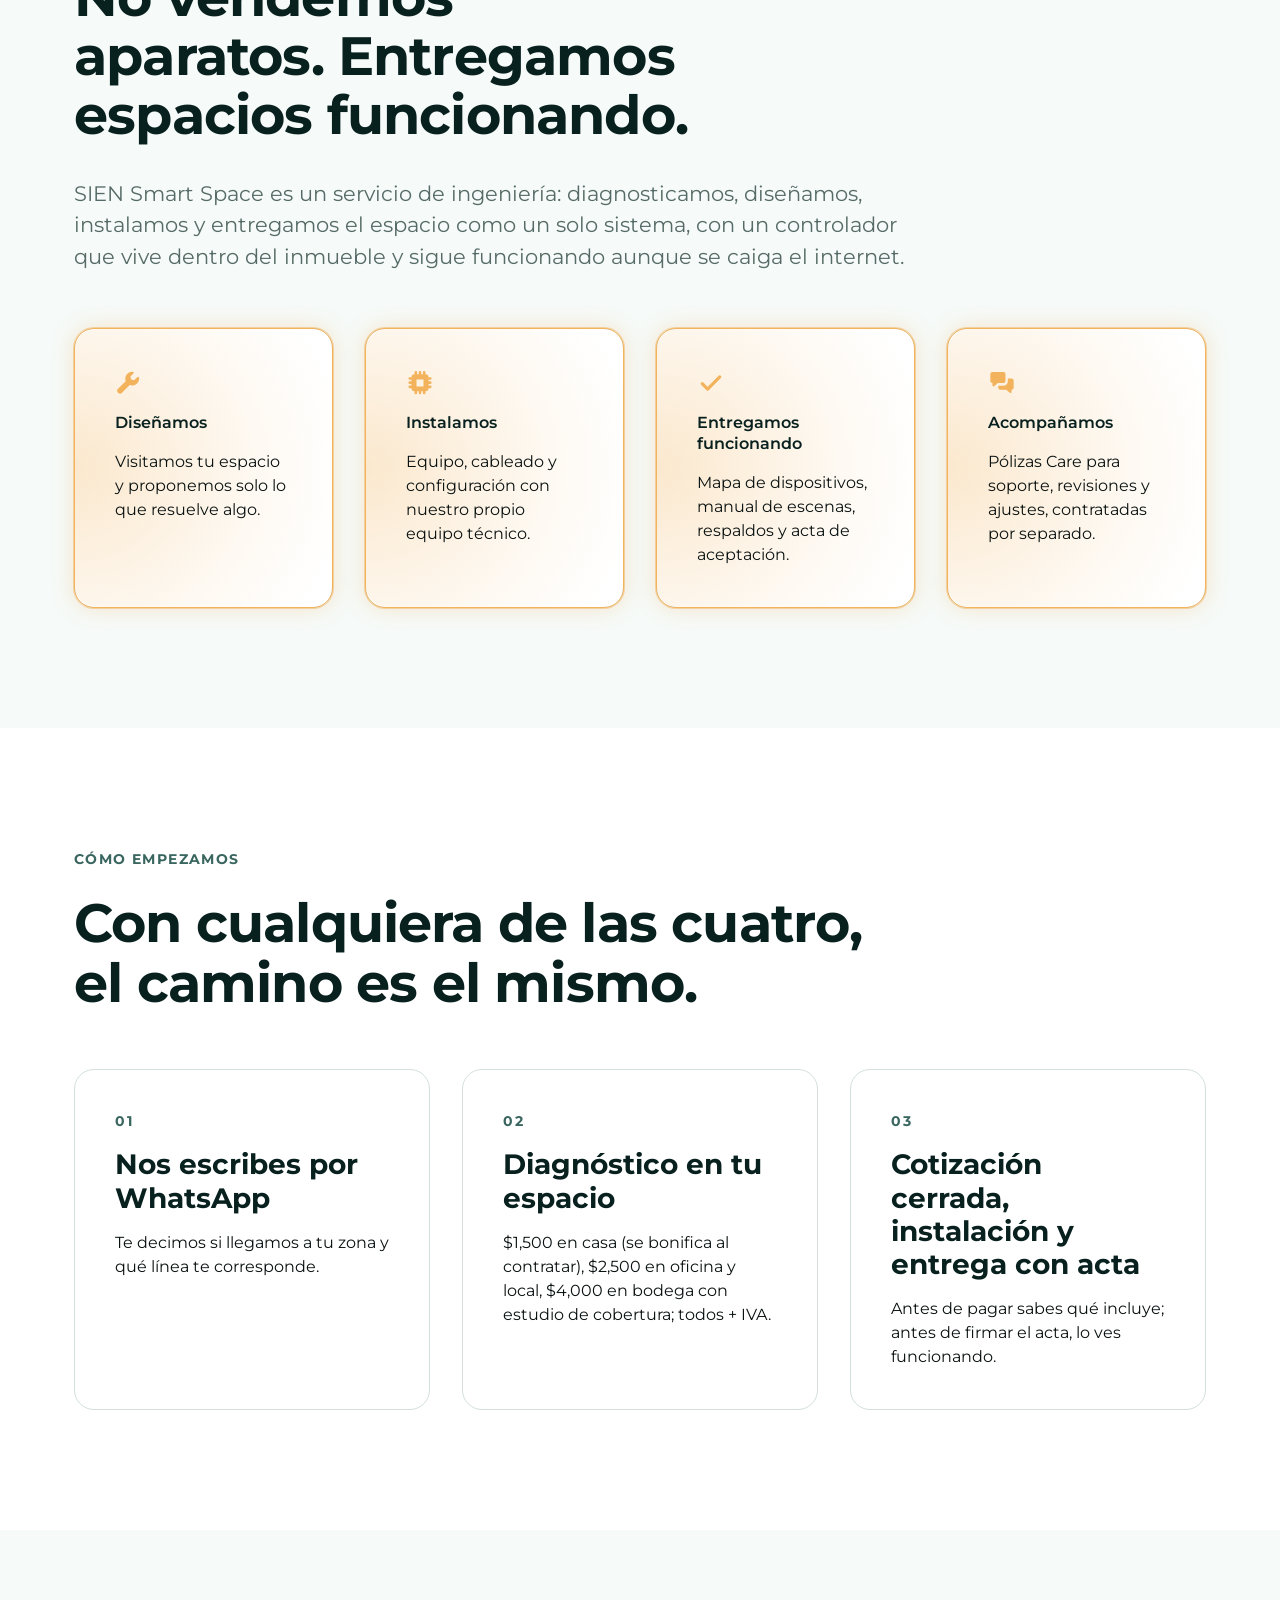
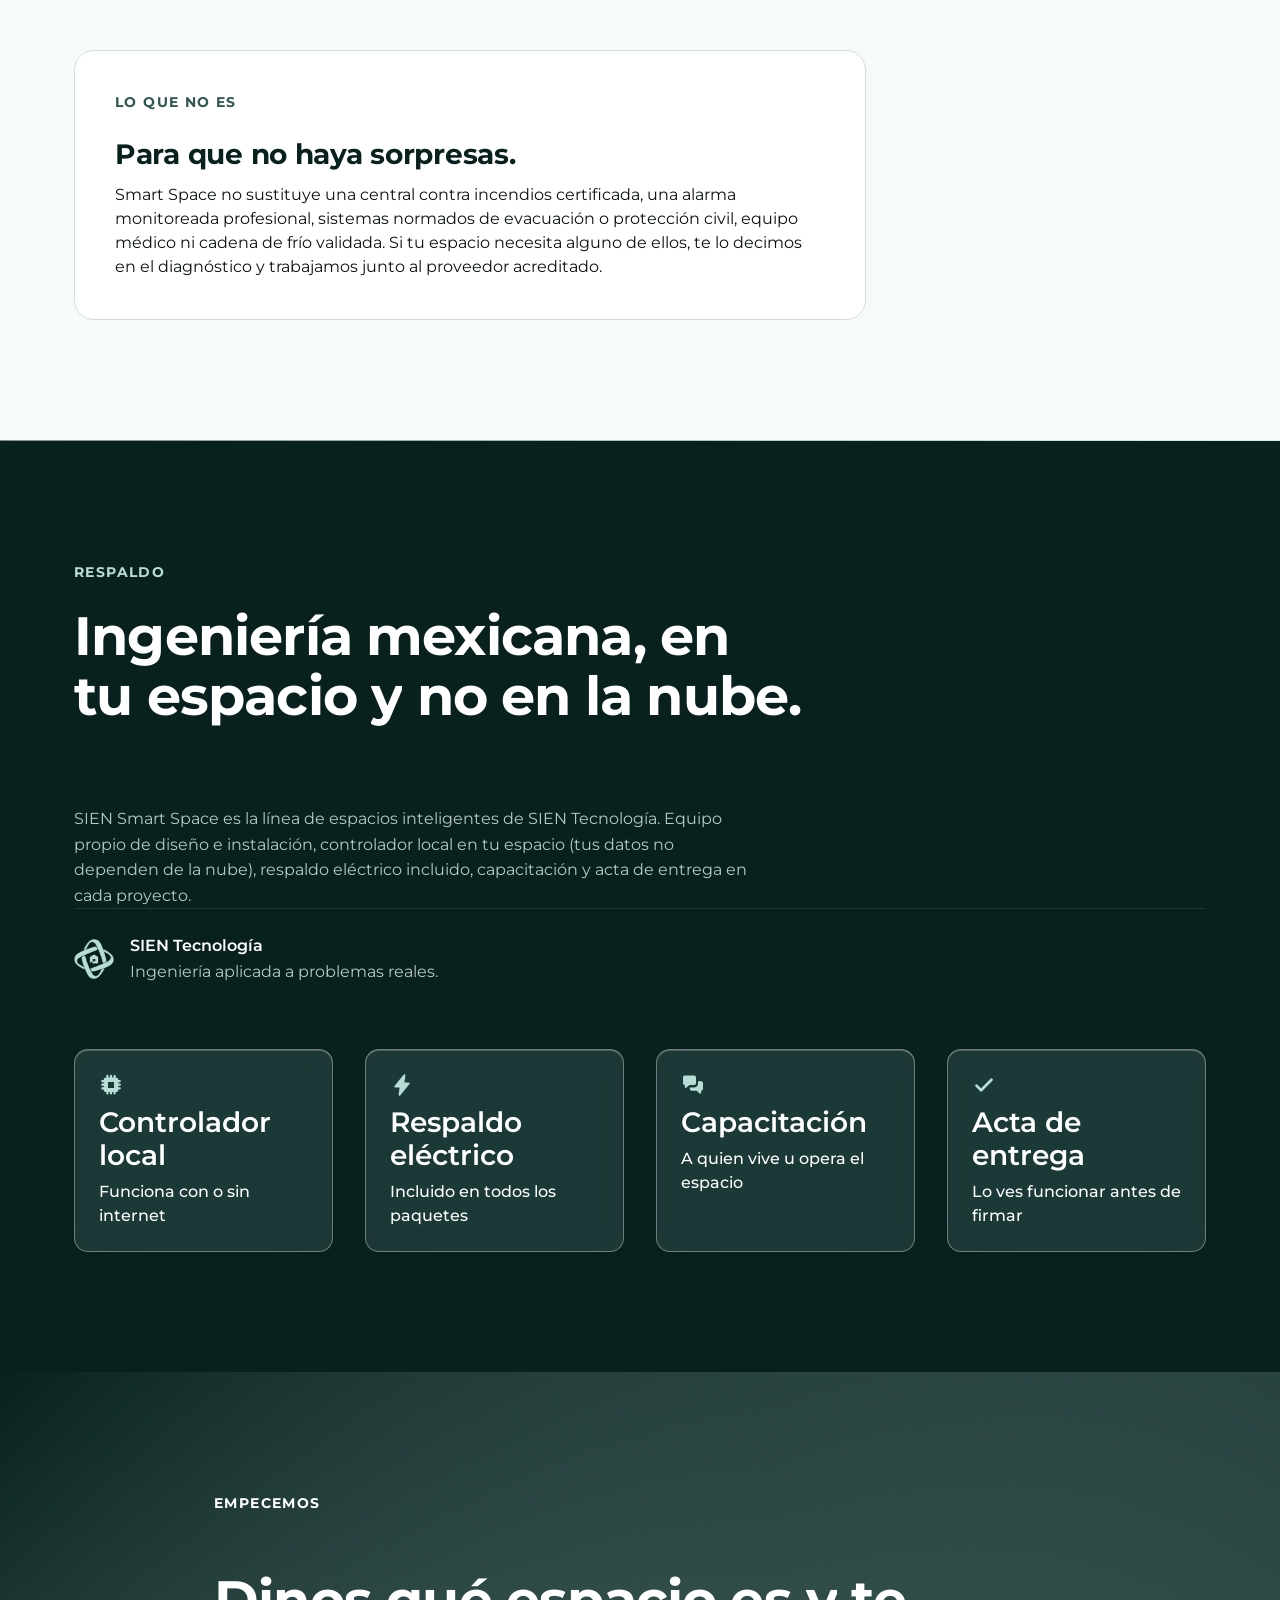
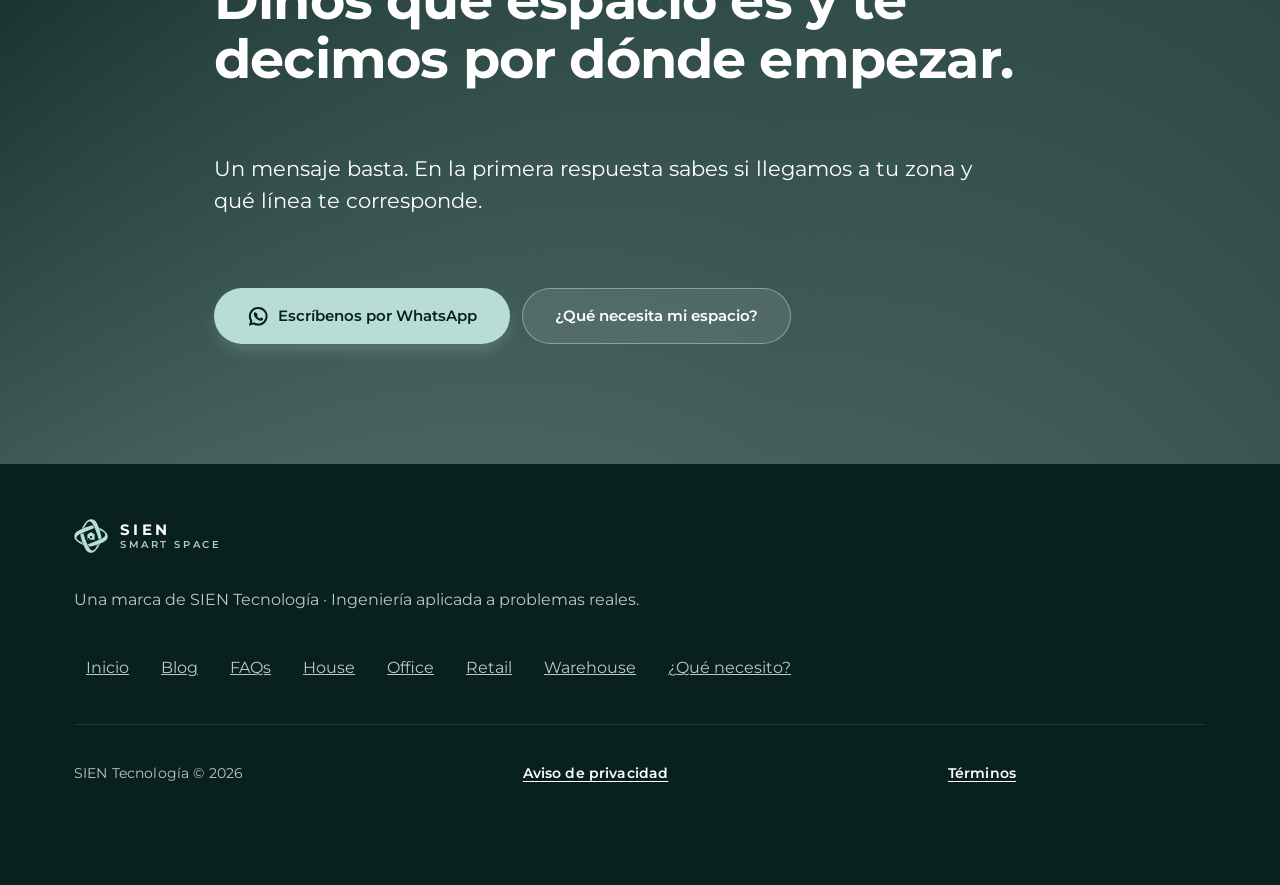
==== commit 493e3c9a: "chore(cache): versionar CSS y JS para saltar la caché del CDN de Hostinger El CDN servía sh.css viej" ====
--- a/index.html
+++ b/index.html
@@ -14,11 +14,11 @@
 
 
 <link rel="preload" href="assets/fuentes/montserrat-latin.woff2" as="font" type="font/woff2" crossorigin>
-<link rel="stylesheet" href="variables.css">
-<link rel="stylesheet" href="sistema.css">
-<link rel="stylesheet" href="sh.css">
-<script src="interacciones.js" defer></script>
-<script src="sh.js" defer></script>
+<link rel="stylesheet" href="variables.css?v=20261105">
+<link rel="stylesheet" href="sistema.css?v=20261105">
+<link rel="stylesheet" href="sh.css?v=20261105">
+<script src="interacciones.js?v=20261105" defer></script>
+<script src="sh.js?v=20261105" defer></script>
 <link rel="canonical" href="https://PENDIENTE-DOMINIO/">
 <meta property="og:type" content="website">
 <meta property="og:site_name" content="SIEN Smart Space">
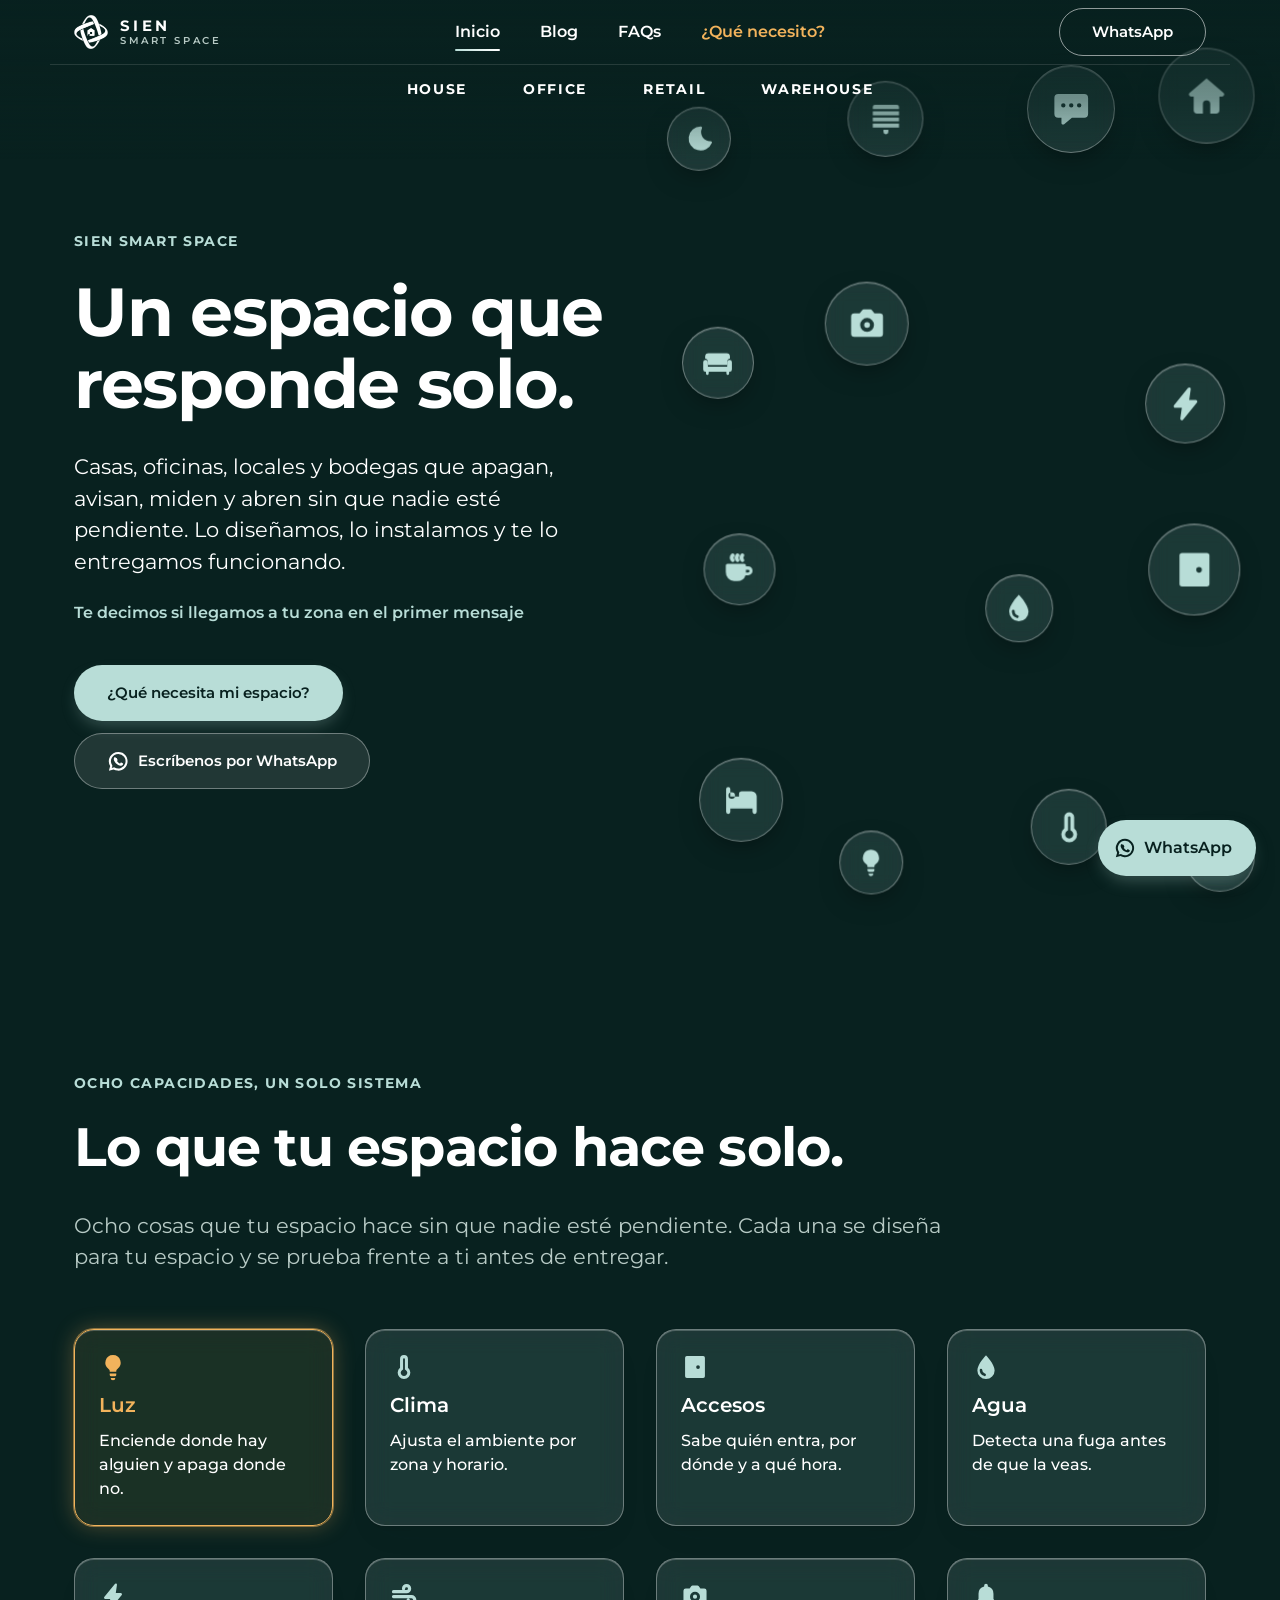
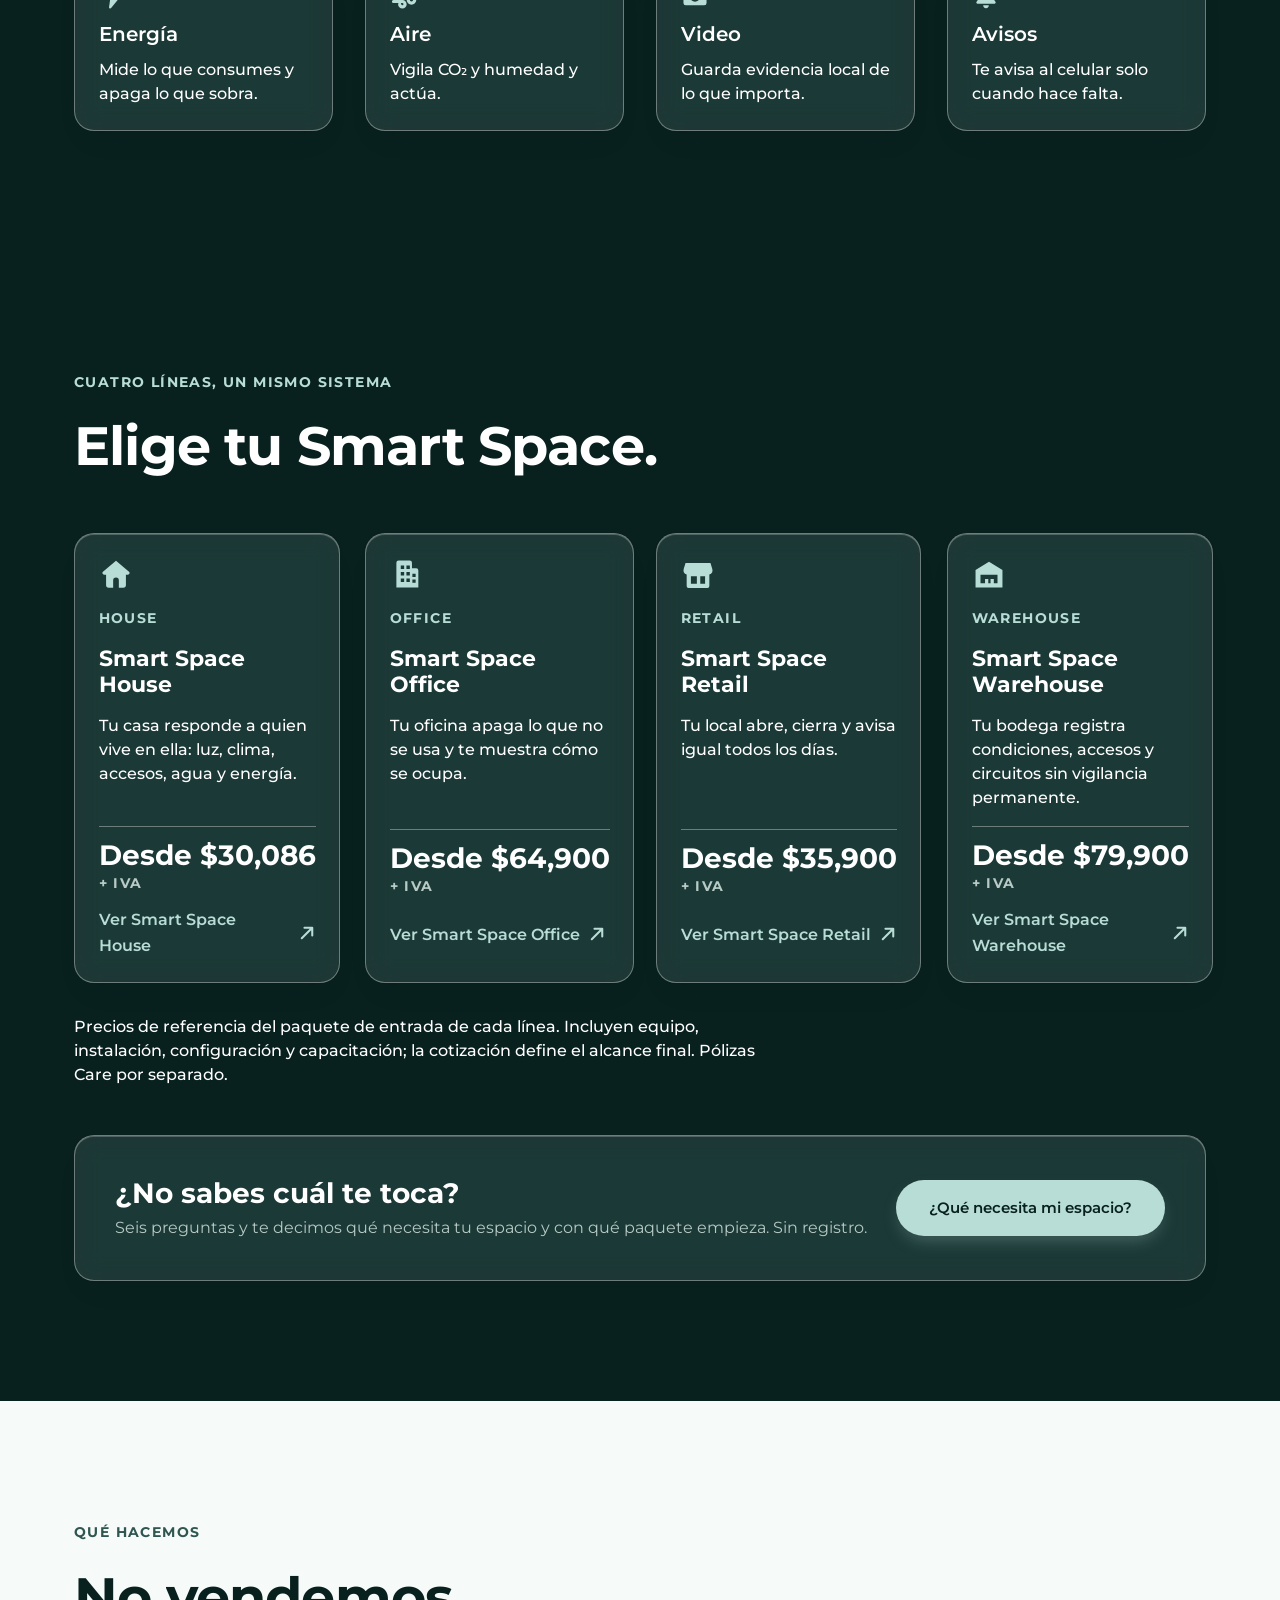
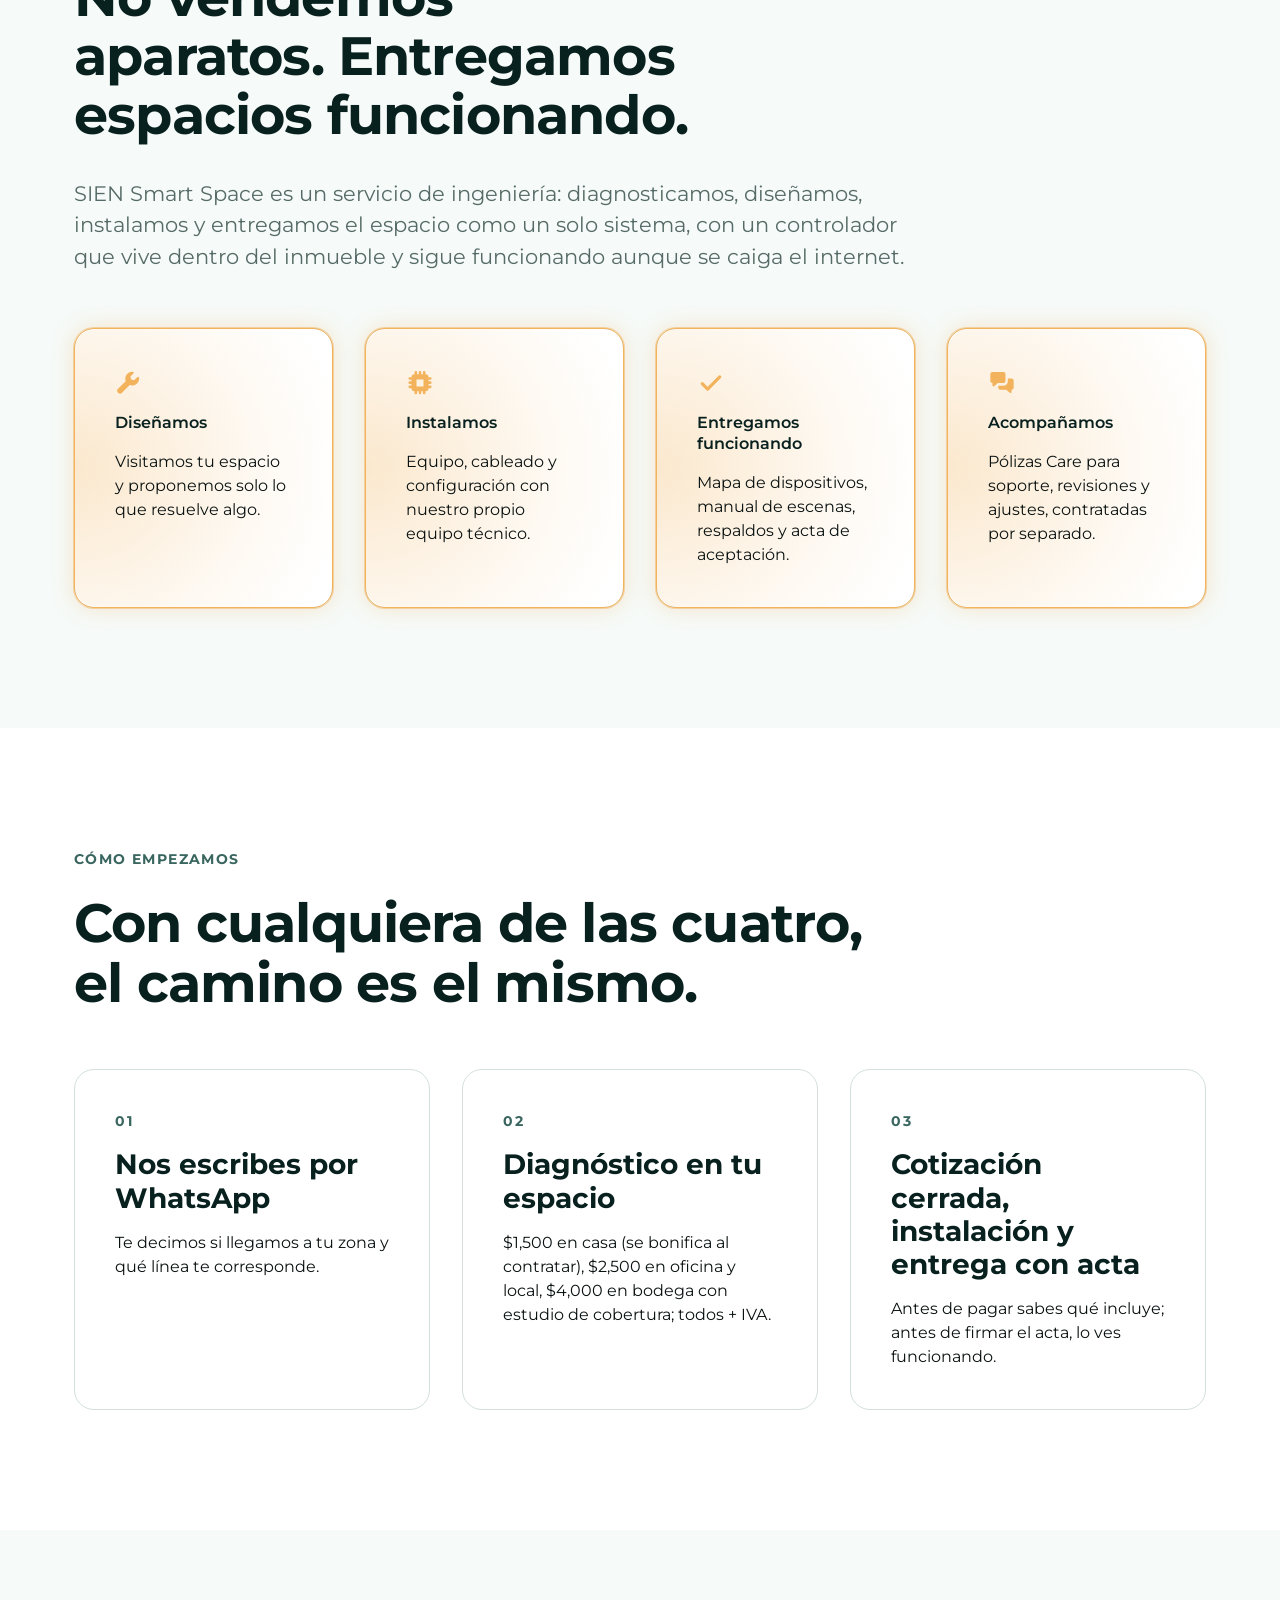
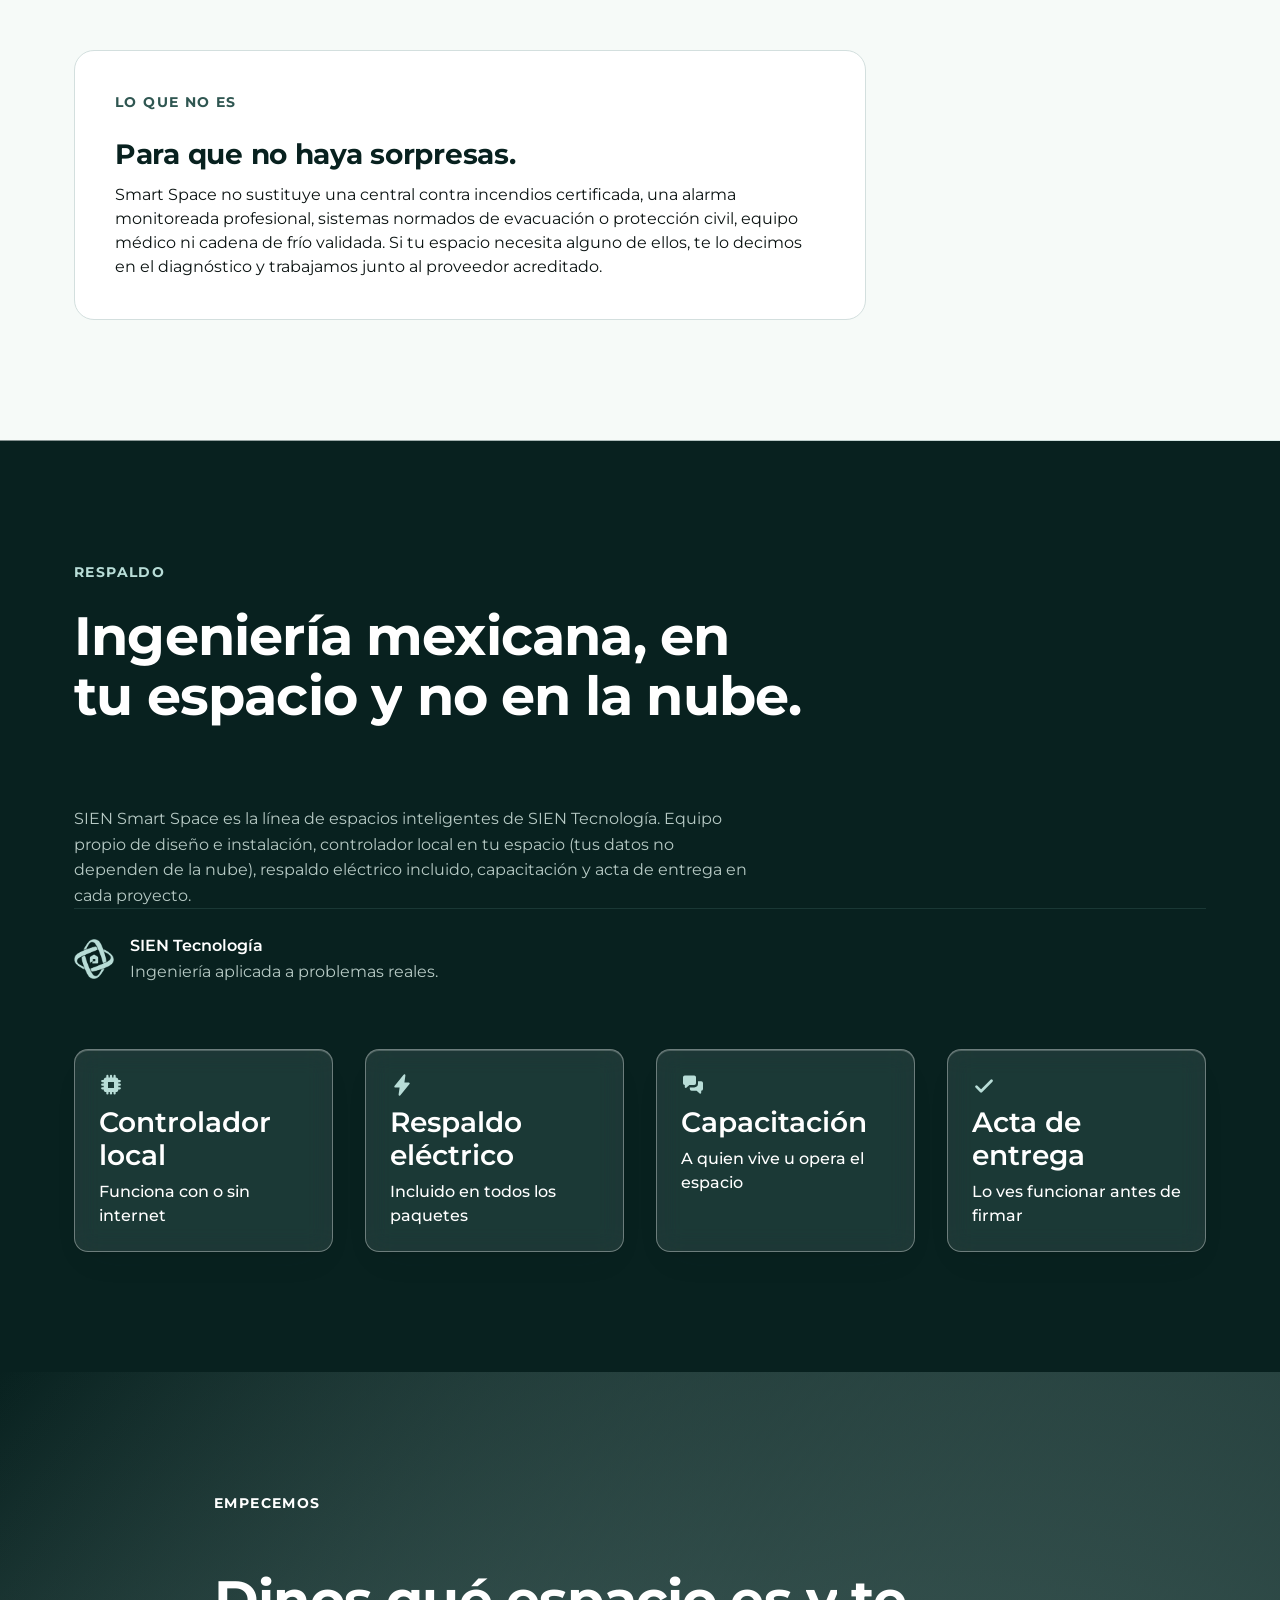
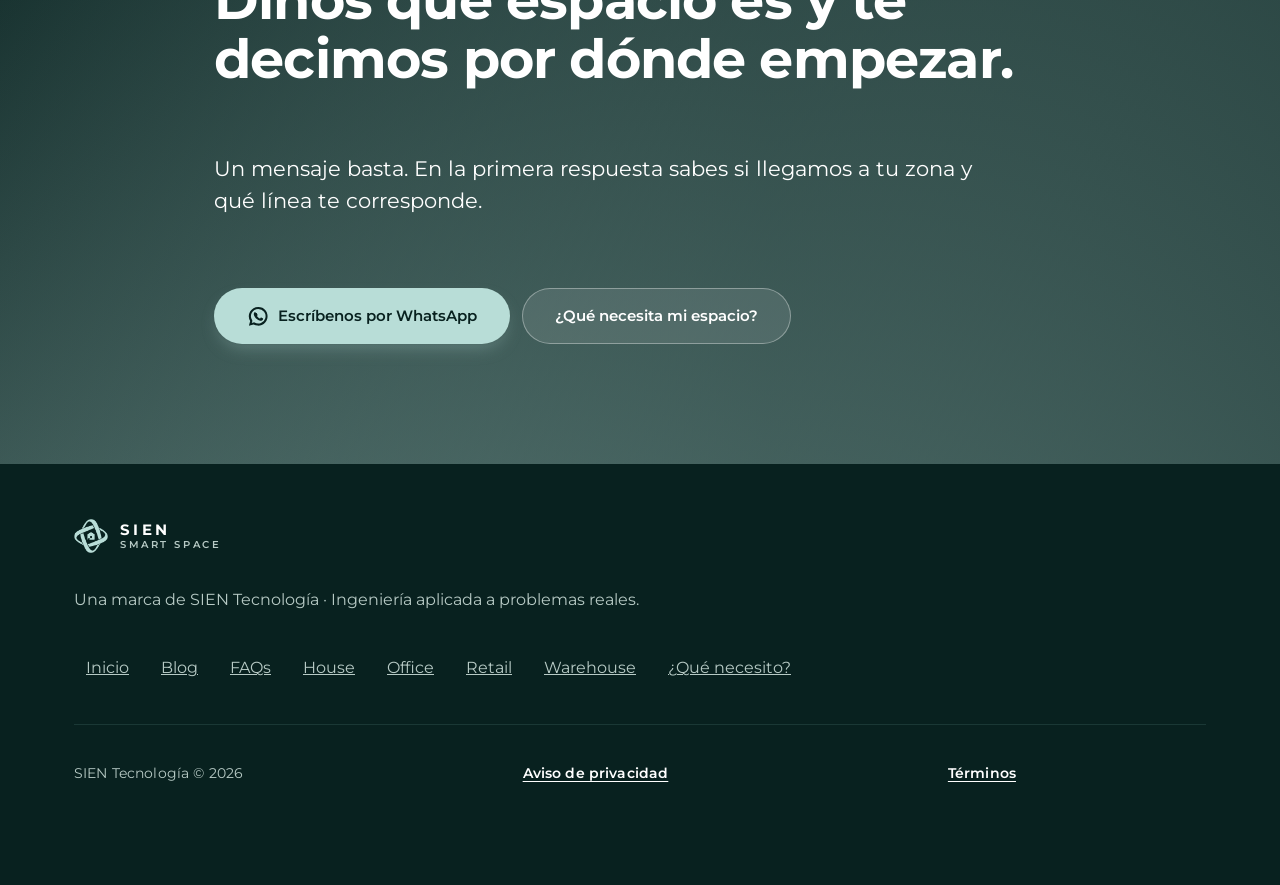
==== commit 1ec2e45b: "fix(ux): menú móvil, quiz, tarjetas Care y botón de desarrollo - Menú hamburguesa (iPhone): .cabecer" ====
--- a/index.html
+++ b/index.html
@@ -14,11 +14,11 @@
 
 
 <link rel="preload" href="assets/fuentes/montserrat-latin.woff2" as="font" type="font/woff2" crossorigin>
-<link rel="stylesheet" href="variables.css?v=20261105">
-<link rel="stylesheet" href="sistema.css?v=20261105">
-<link rel="stylesheet" href="sh.css?v=20261105">
-<script src="interacciones.js?v=20261105" defer></script>
-<script src="sh.js?v=20261105" defer></script>
+<link rel="stylesheet" href="variables.css?v=20261105e">
+<link rel="stylesheet" href="sistema.css?v=20261105e">
+<link rel="stylesheet" href="sh.css?v=20261105e">
+<script src="interacciones.js?v=20261105e" defer></script>
+<script src="sh.js?v=20261105e" defer></script>
 <link rel="canonical" href="https://PENDIENTE-DOMINIO/">
 <meta property="og:type" content="website">
 <meta property="og:site_name" content="SIEN Smart Space">
--- a/sh.css
+++ b/sh.css
@@ -1238,3 +1238,56 @@
   .sh-diario__lado .sh-nota__img{position:absolute;top:0;bottom:0;left:0;width:38%;height:100%;margin:0;grid-row:auto;border-radius:var(--r-3) 0 0 var(--r-3)}
 }
 @media(min-width:900px){.sh-diario__lado .sh-nota__img{grid-column:auto;grid-row:auto}}
+/* "Hablemos de tu desarrollo" en una línea */
+.sh-red__reporte .btn{white-space:nowrap;padding-inline:var(--s-4);font-size:.9375rem;justify-self:start;max-width:100%}
+@media(min-width:900px){.sh-red{grid-template-columns:minmax(0,2fr) auto minmax(310px,1.15fr)}}
+@media(min-width:900px) and (max-width:1099px){.sh-red{grid-template-columns:minmax(0,1fr)}.sh-red__flecha .sh-ico{transform:rotate(90deg)}}
+/* paquetes y Care: tarjetas del mismo alto y precio alineado abajo */
+.sh-paqs>li{display:grid}
+.sh-paqs .sh-puerta{height:100%;grid-template-rows:auto auto auto 1fr auto auto}
+.sh-paqs .sh-puerta>em{align-self:end}
+@media(max-width:639px){.sh-paqs .sh-ficha{grid-template-rows:auto 1fr auto}.sh-ficha>em,.sh-ficha>.btn{align-self:end}}
+
+/* ── quiz: opciones legibles (DC PRO, 2026-11-05) ──
+   Con 720px de caja, 32px de relleno, ícono y el punto de "elegida" en la
+   misma fila, al texto de cada opción le quedaban ~100px. */
+@media(min-width:900px){.sh-quiz[data-pantalla=pregunta] .sh-quiz__cuerpo{max-width:940px}}
+.sh-quiz .sh-op{position:relative;padding:var(--s-3) var(--s-6) var(--s-3) var(--s-4);gap:var(--s-3);line-height:1.35;text-wrap:pretty;min-height:60px}
+.sh-quiz .sh-op .sh-ico{width:24px;height:24px;flex:none}
+.sh-quiz .sh-op[aria-pressed=true]:after,.sh-quiz .sh-op[aria-checked=true]:after{position:absolute;top:10px;right:10px;margin:0;width:14px;height:14px;box-shadow:inset 0 0 0 3px var(--tinta-2)}
+.sh-quiz .sh-opciones{gap:var(--s-3)}
+/* 3 opciones: 1 columna hasta 899px, 3 columnas desde 900px */
+@media(min-width:600px) and (max-width:899px){.sh-quiz .sh-opciones--3{grid-template-columns:minmax(0,1fr)}}
+@media(min-width:900px){.sh-quiz .sh-opciones--3{grid-template-columns:repeat(3,minmax(0,1fr))}}
+
+/* ── menú móvil (DC PRO, 2026-11-05) ──
+   .cabecera lleva transform y, al bajar, backdrop-filter: ambos convierten a
+   la cabecera en el bloque contenedor del panel position:fixed, que quedaba
+   del alto de la cabecera (en iPhone se veía el menú encima de la página).
+   Con el panel abierto se quitan y el panel cubre toda la pantalla. */
+html[data-panel-abierto] .cabecera{transition:none!important;transform:none!important;backdrop-filter:none!important;-webkit-backdrop-filter:none!important}
+html[data-panel-abierto],html[data-panel-abierto] body{overflow:hidden}
+.cabecera__panel{height:100vh;height:100dvh;overflow-y:auto;overscroll-behavior:contain;justify-content:flex-start}
+html[data-panel-abierto] .cabecera__fila .sh-marca,html[data-panel-abierto] .cabecera__fila .cabecera__cta{visibility:hidden}
+/* celular: preguntas de 4+ opciones (cortas) en 2 columnas para verlas todas sin scroll */
+@media(max-width:599px){
+  .sh-quiz .sh-opciones--cortas:not(.sh-opciones--3){grid-template-columns:repeat(2,minmax(0,1fr));gap:var(--s-2)}
+  .sh-quiz .sh-opciones--cortas:not(.sh-opciones--3) .sh-op{min-height:56px;padding:var(--s-3) var(--s-5) var(--s-3) var(--s-3);gap:var(--s-2);font-size:.9375rem}
+  .sh-quiz .sh-op .sh-ico{width:22px;height:22px}
+}
+[data-quiz-cambiar]{white-space:nowrap}
+
+/* celular: textos largos en 1 columna compacta; cabecera de pregunta compacta */
+@media(max-width:599px){
+  .sh-quiz[data-pantalla=pregunta] .sh-quiz__cuerpo{padding-top:var(--s-4)}
+  .sh-quiz[data-pantalla=pregunta] .sh-pantalla{gap:var(--s-3)}
+  .sh-quiz[data-pantalla=pregunta] .sh-pantalla h2,.sh-quiz[data-pantalla=pregunta] .sh-pantalla h1{font-size:1.5rem}
+  .sh-quiz[data-pantalla=pregunta] .sh-pantalla .lead{font-size:1rem;line-height:1.45}
+  .sh-quiz .sh-opciones:not(.sh-opciones--cortas):not(.sh-opciones--espacio) .sh-op{min-height:48px;padding:var(--s-2) var(--s-6) var(--s-2) var(--s-4);font-size:.9375rem}
+  .sh-quiz .sh-opciones:not(.sh-opciones--cortas):not(.sh-opciones--espacio){gap:var(--s-2)}
+}
+/* resultado en celular: el momento de la escena baja de renglón si no cabe */
+@media(max-width:759px){.sh-relato .sh-escena{flex-wrap:wrap;row-gap:2px}.sh-relato .sh-escena b{flex:1 1 auto;min-width:0}}
+/* laptop: preguntas de 5+ opciones en 3 columnas (7 opciones en 2 columnas quedaban bajo la barra) */
+@media(min-width:900px){.sh-quiz .sh-opciones:not(.sh-opciones--3):has(>.sh-op:nth-child(5)){grid-template-columns:repeat(3,minmax(0,1fr))}}
+@media(max-width:599px){[data-quiz-marca]{font-size:.75rem;line-height:1.3}[data-quiz-cambiar]{min-height:40px;padding-inline:var(--s-4);font-size:.875rem}}
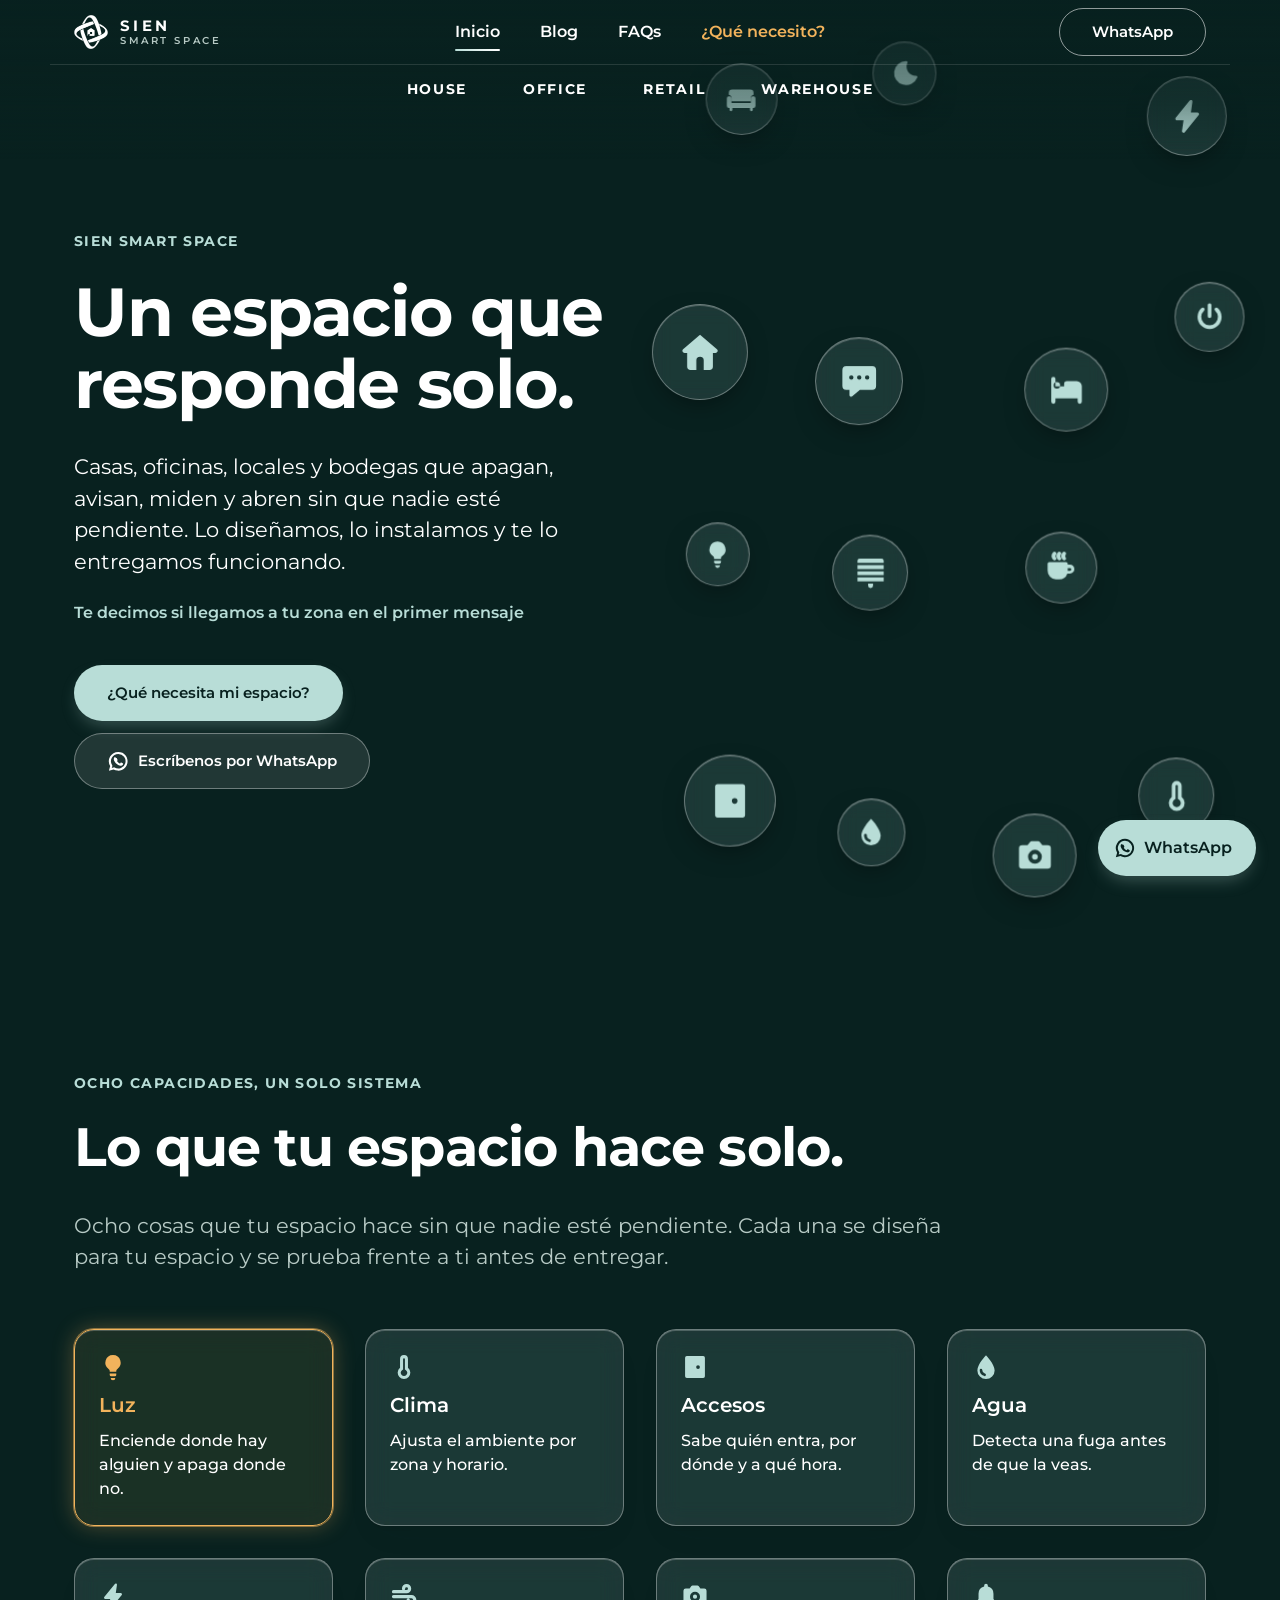
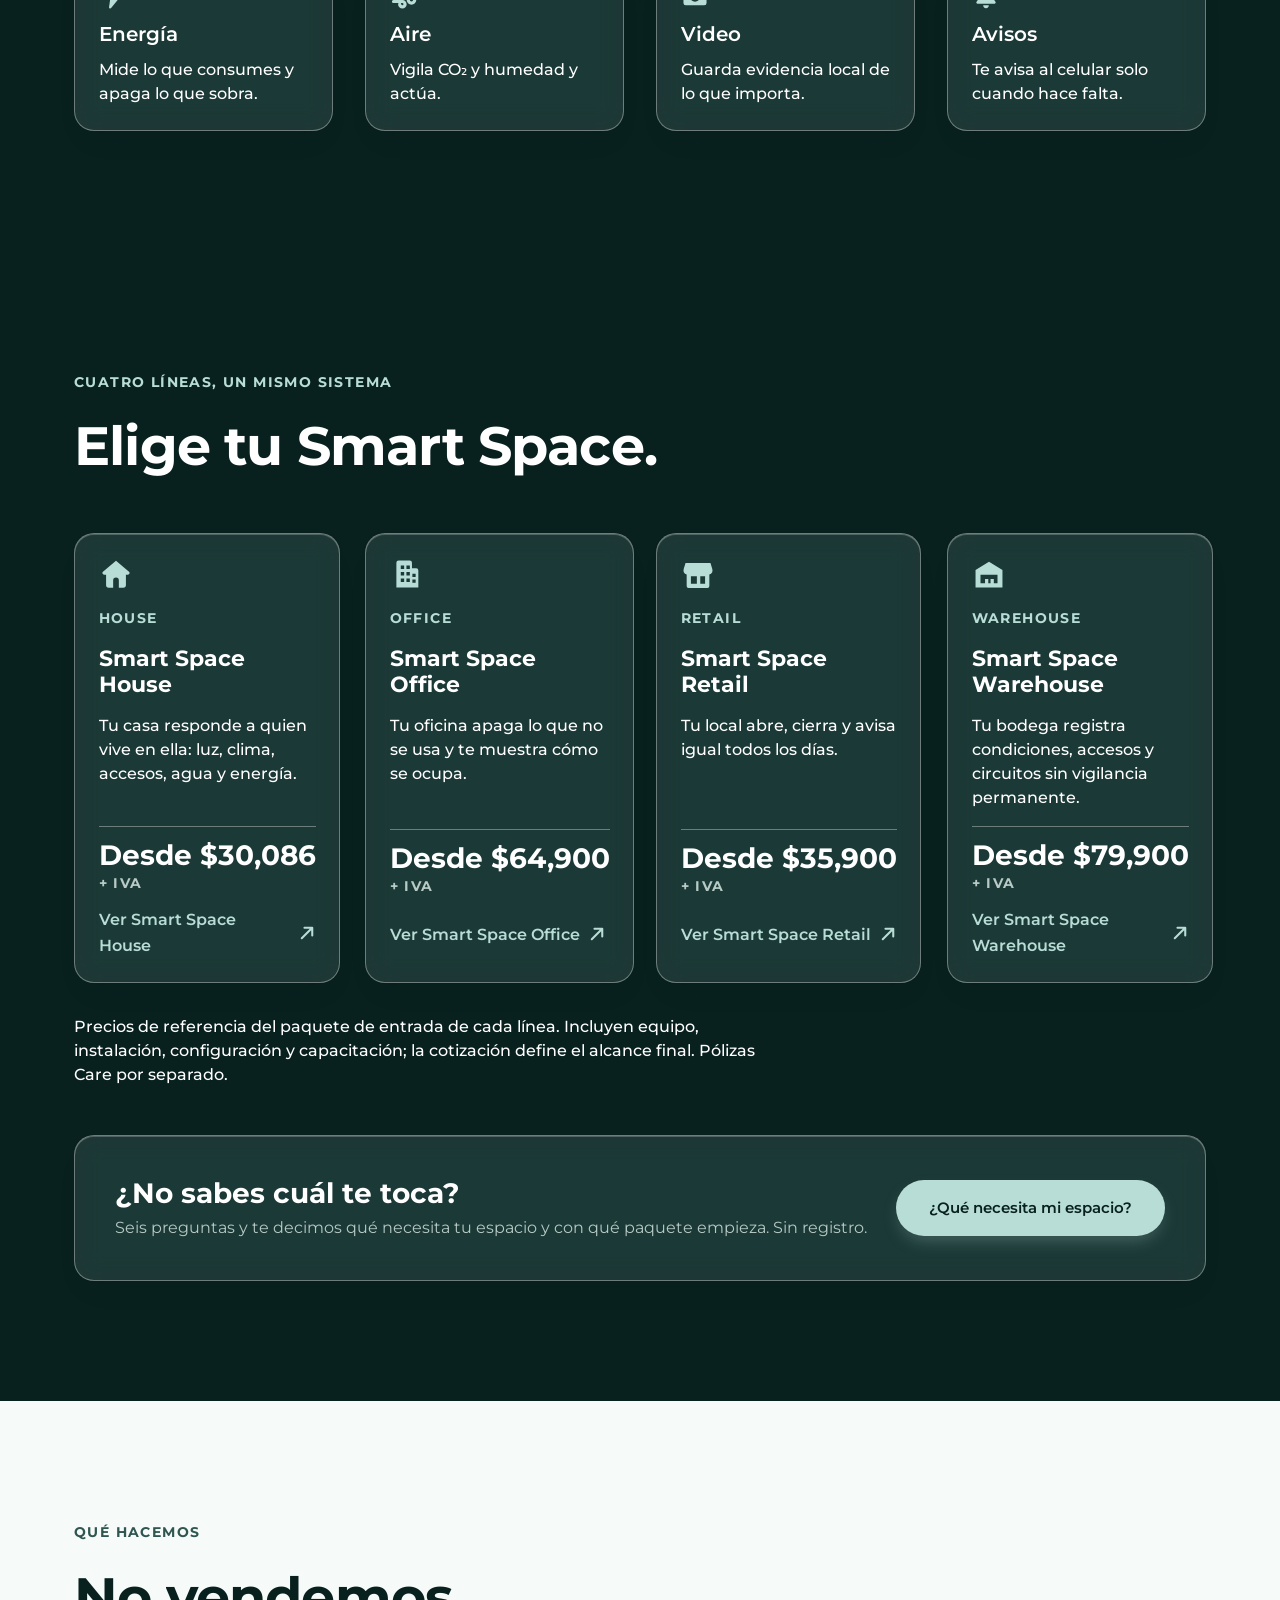
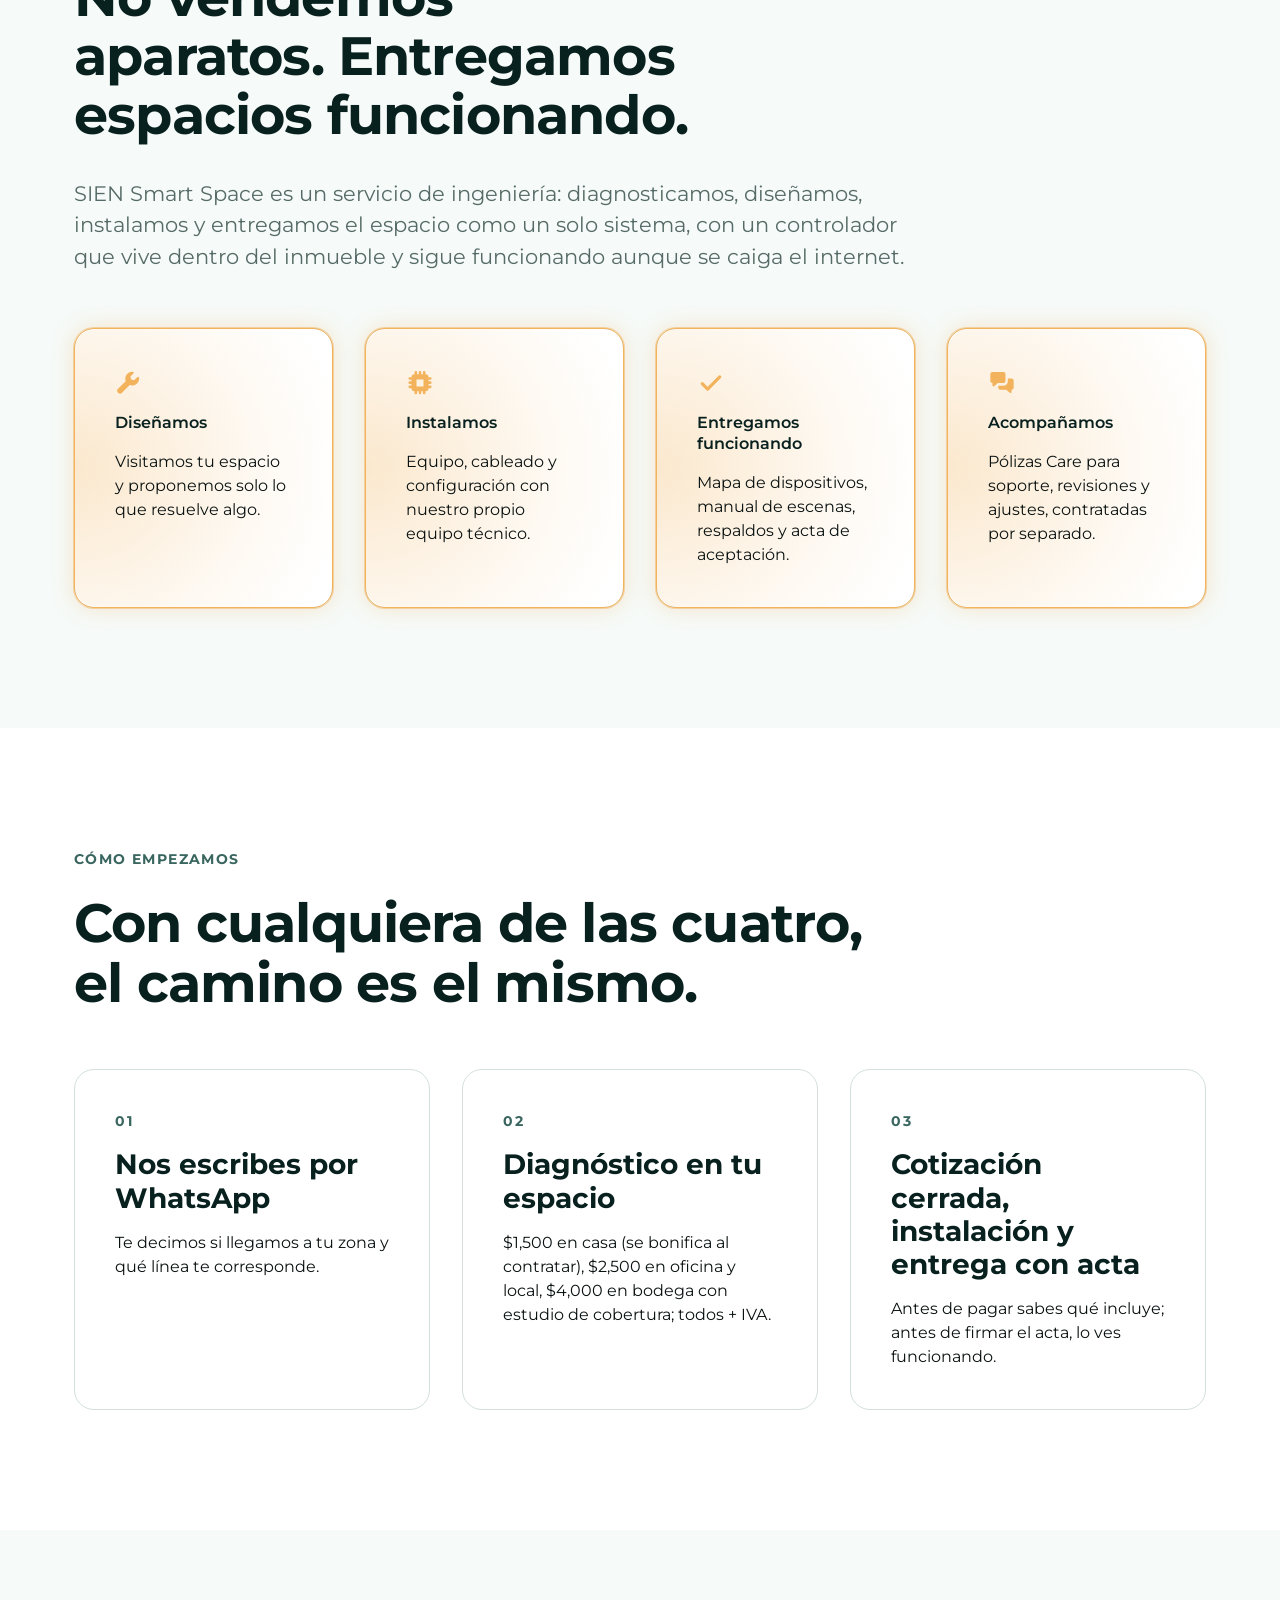
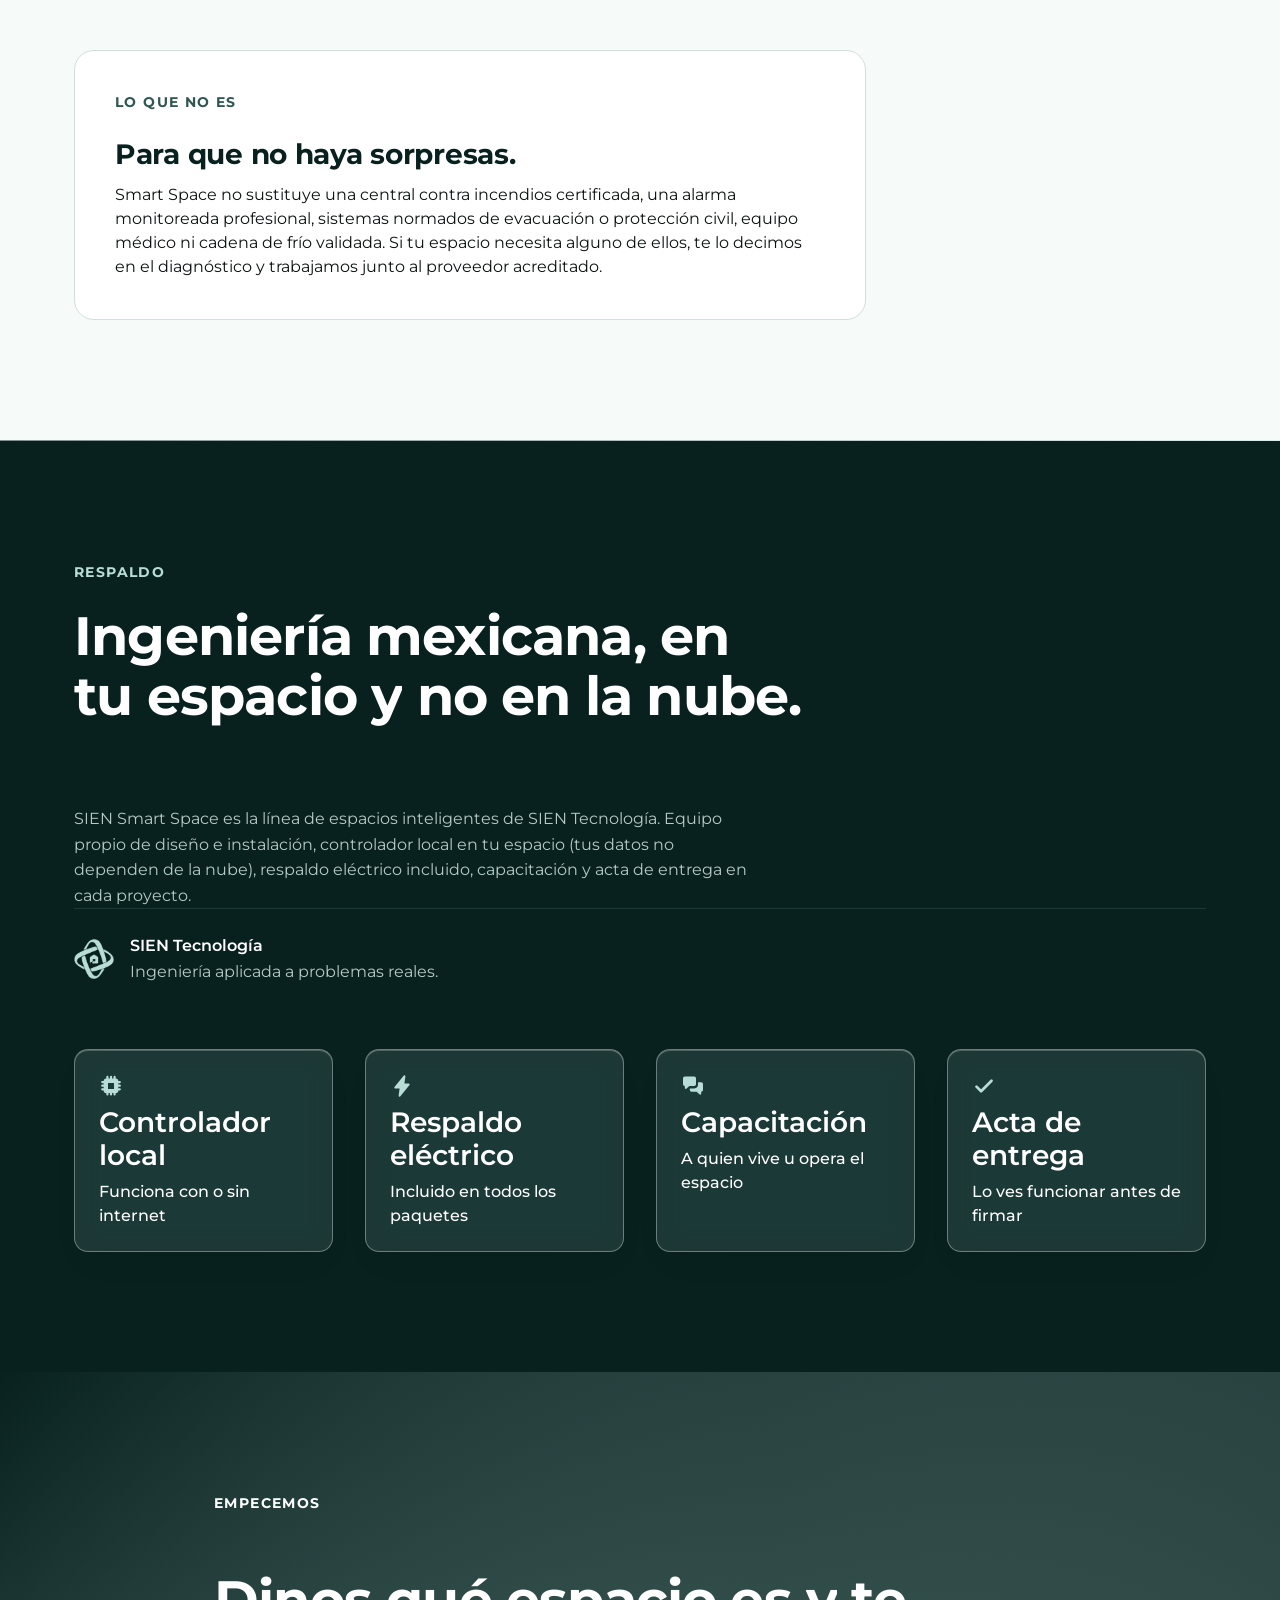
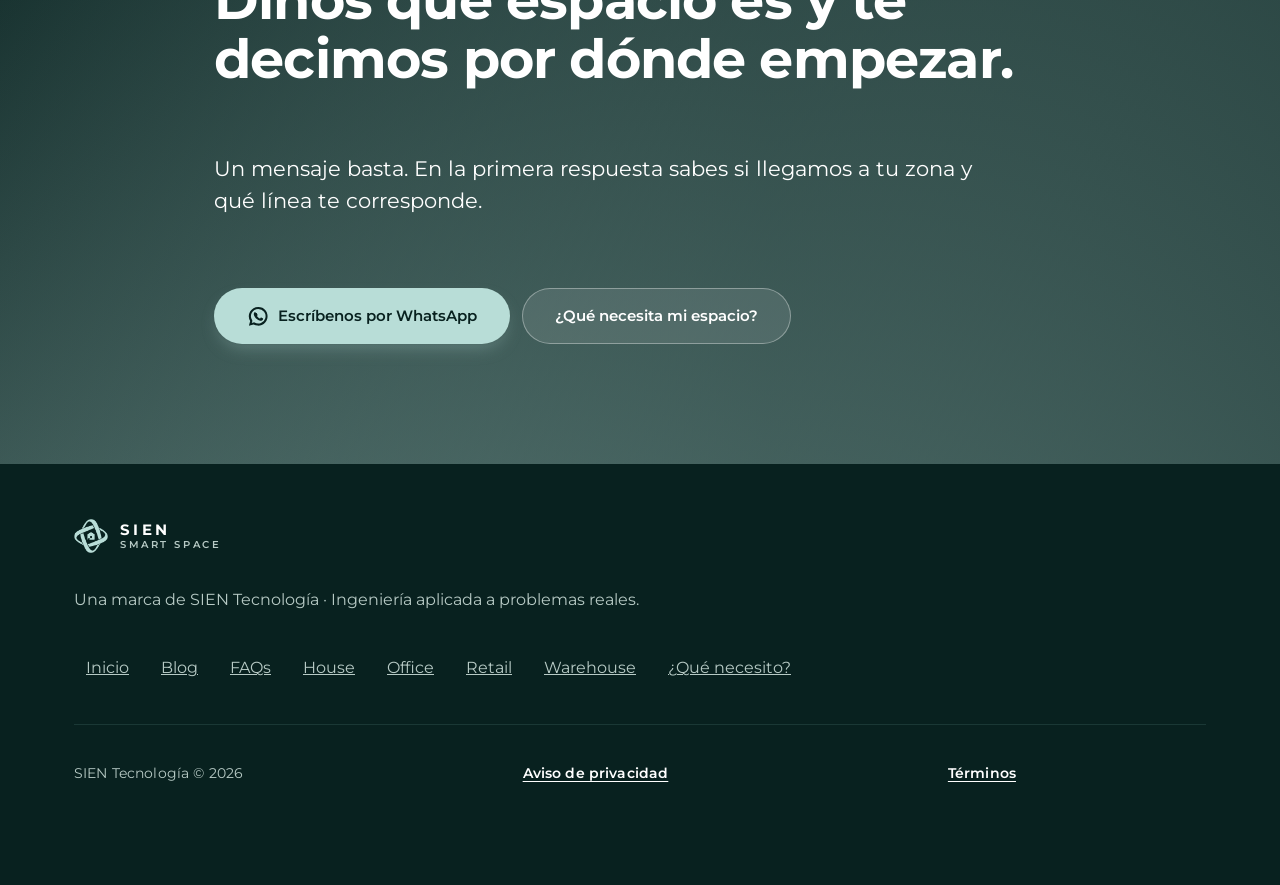
==== commit 8242ee71: "fix(quiz): «Guardar en PDF» del resultado salía en blanco La regla @media print ocultaba <main> y el" ====
--- a/index.html
+++ b/index.html
@@ -14,11 +14,11 @@
 
 
 <link rel="preload" href="assets/fuentes/montserrat-latin.woff2" as="font" type="font/woff2" crossorigin>
-<link rel="stylesheet" href="variables.css?v=20261105e">
-<link rel="stylesheet" href="sistema.css?v=20261105e">
-<link rel="stylesheet" href="sh.css?v=20261105e">
-<script src="interacciones.js?v=20261105e" defer></script>
-<script src="sh.js?v=20261105e" defer></script>
+<link rel="stylesheet" href="variables.css?v=20261105f">
+<link rel="stylesheet" href="sistema.css?v=20261105f">
+<link rel="stylesheet" href="sh.css?v=20261105f">
+<script src="interacciones.js?v=20261105f" defer></script>
+<script src="sh.js?v=20261105f" defer></script>
 <link rel="canonical" href="https://PENDIENTE-DOMINIO/">
 <meta property="og:type" content="website">
 <meta property="og:site_name" content="SIEN Smart Space">
--- a/sh.css
+++ b/sh.css
@@ -1291,3 +1291,28 @@
 /* laptop: preguntas de 5+ opciones en 3 columnas (7 opciones en 2 columnas quedaban bajo la barra) */
 @media(min-width:900px){.sh-quiz .sh-opciones:not(.sh-opciones--3):has(>.sh-op:nth-child(5)){grid-template-columns:repeat(3,minmax(0,1fr))}}
 @media(max-width:599px){[data-quiz-marca]{font-size:.75rem;line-height:1.3}[data-quiz-cambiar]{min-height:40px;padding-inline:var(--s-4);font-size:.875rem}}
+
+/* ── Guardar en PDF / imprimir el resultado (DC PRO, 2026-11-05) ──
+   La regla de impresión ocultaba <main>, y el resultado vive dentro de
+   <main>: el PDF salía en blanco. Se muestra sólo el resultado, en tinta
+   oscura sobre blanco (el fondo oscuro no se imprime) y sin cortar tarjetas. */
+@media print{
+  @page{margin:14mm 12mm}
+  html,body{background:#fff!important}
+  main.sh-pagina-quiz{display:block!important;padding:0!important;margin:0!important}
+  .sh-quiz,.sh-wa,[data-quiz-barra],.sh-skip,.saltar,.cabecera,.colofon,footer{display:none!important}
+  .sh-res{display:block!important;padding:0!important;min-height:0!important}
+  .sh-res[hidden]{display:none!important}
+  .sh-res *,.sh-res *:before,.sh-res *:after{color:#0A1211!important;background:transparent!important;box-shadow:none!important;text-shadow:none!important;backdrop-filter:none!important;-webkit-backdrop-filter:none!important;animation:none!important;transition:none!important}
+  .sh-res [data-reveal],.sh-res .sh-entra,.sh-res [data-lineas] *{opacity:1!important;transform:none!important}
+  .sh-res .sh-foto,.sh-res .sh-res__cta:before{display:none!important}
+  .sh-res .sh-forma,.sh-res .sh-res__acciones,.sh-res [data-res-forma]{display:none!important}
+  .sh-res article,.sh-res .sh-paquete,.sh-res .sh-res__bloque,.sh-res .sh-res__cta,.sh-res li{break-inside:avoid;border-color:#C9D6D4!important}
+  .sh-res h1,.sh-res h2{break-after:avoid}
+  .sh-res .sh-ico{color:#0B5B57!important}
+  .sh-res a{text-decoration:underline}
+}
+@media print{
+  .sh-res .sh-paq[aria-pressed=true] i,.sh-res .sh-paq[aria-pressed=true] i:before{background:#0B5B57!important;border-color:#0B5B57!important;-webkit-print-color-adjust:exact;print-color-adjust:exact}
+  .sh-res .sh-paq[aria-pressed=true]{font-weight:700}
+}
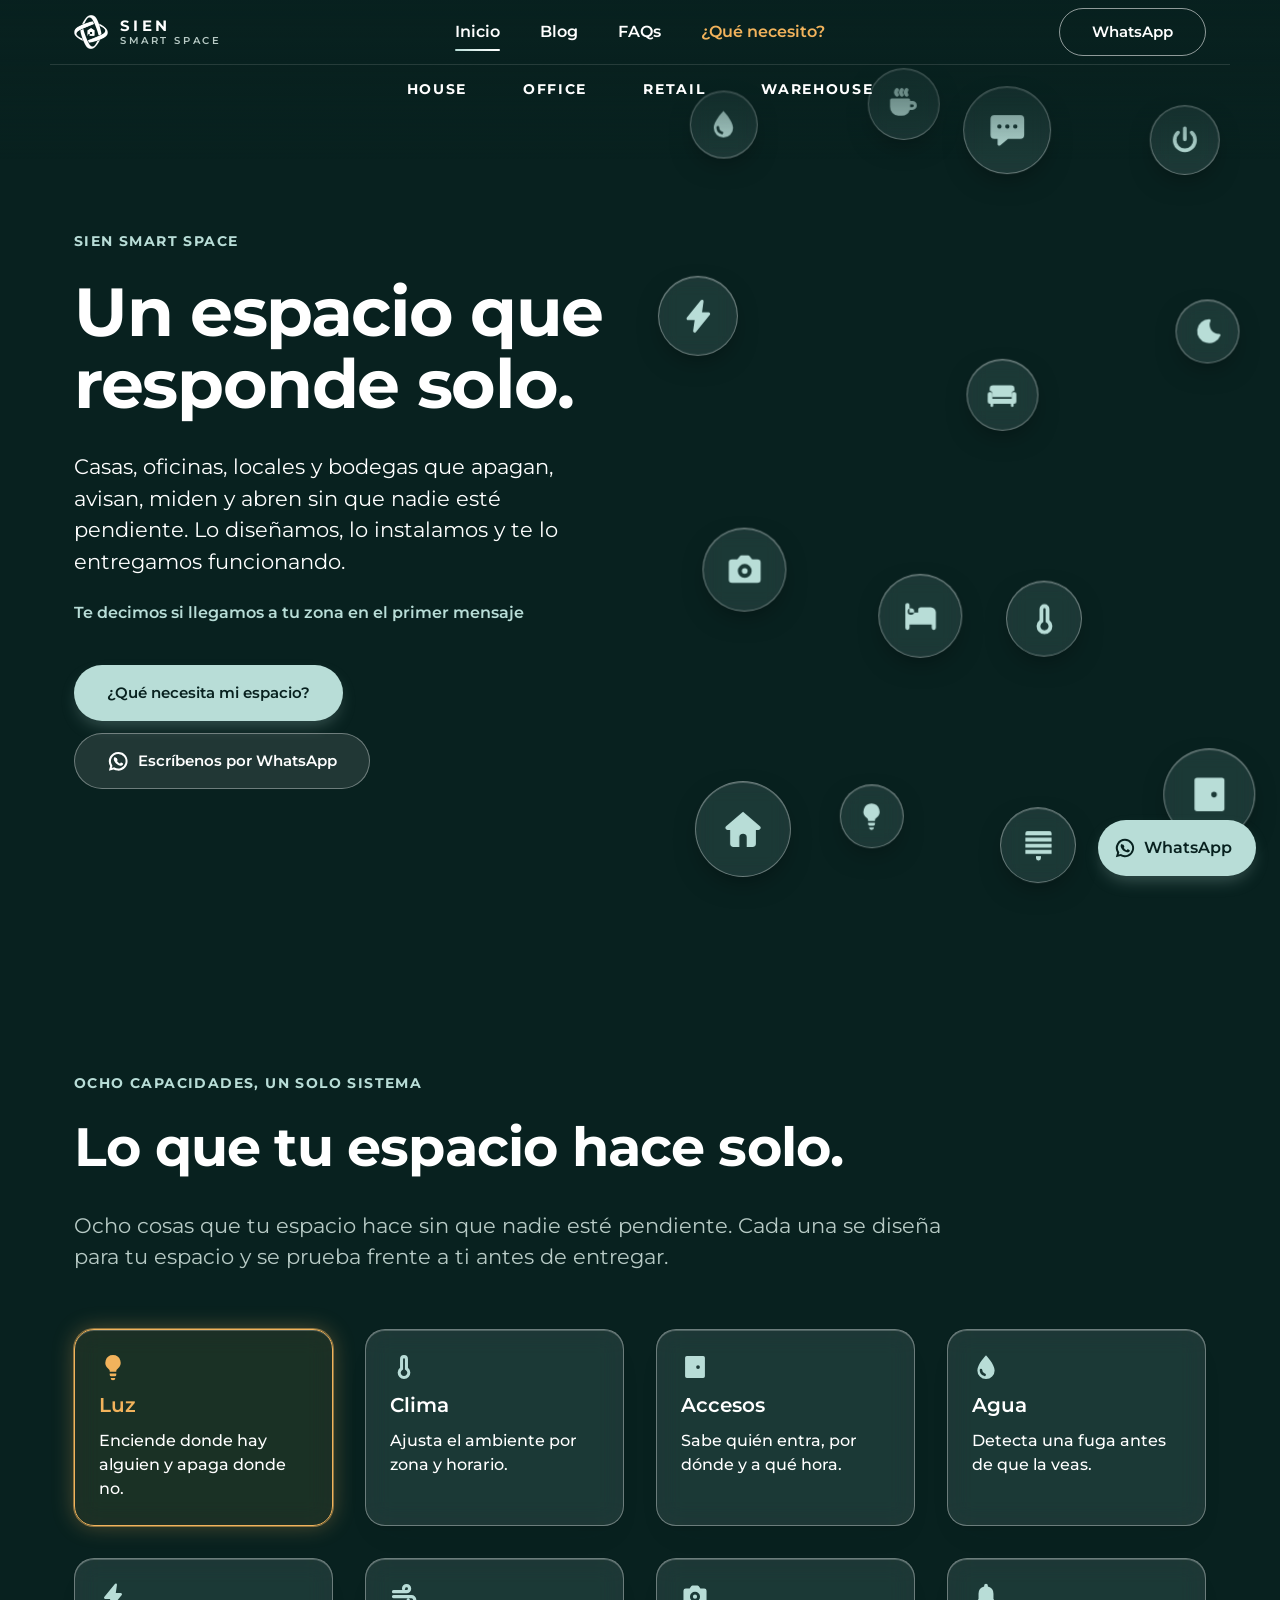
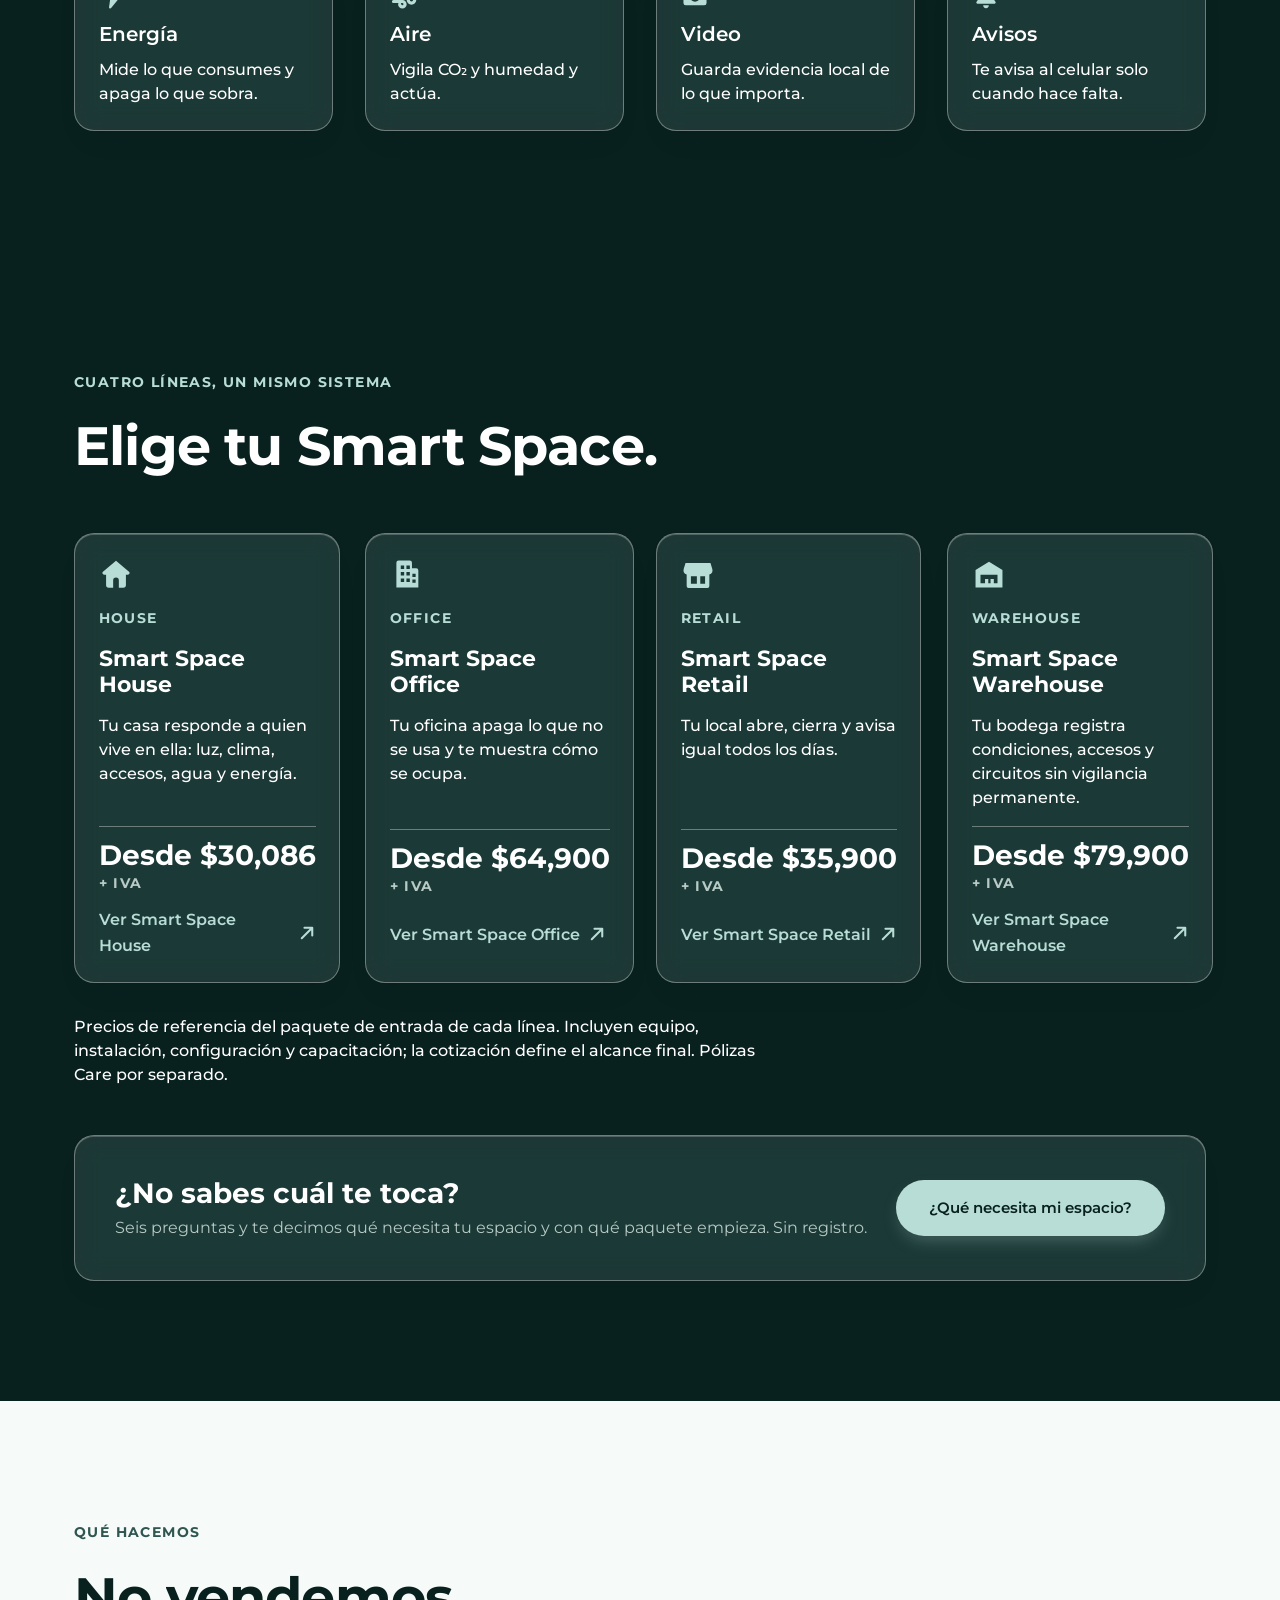
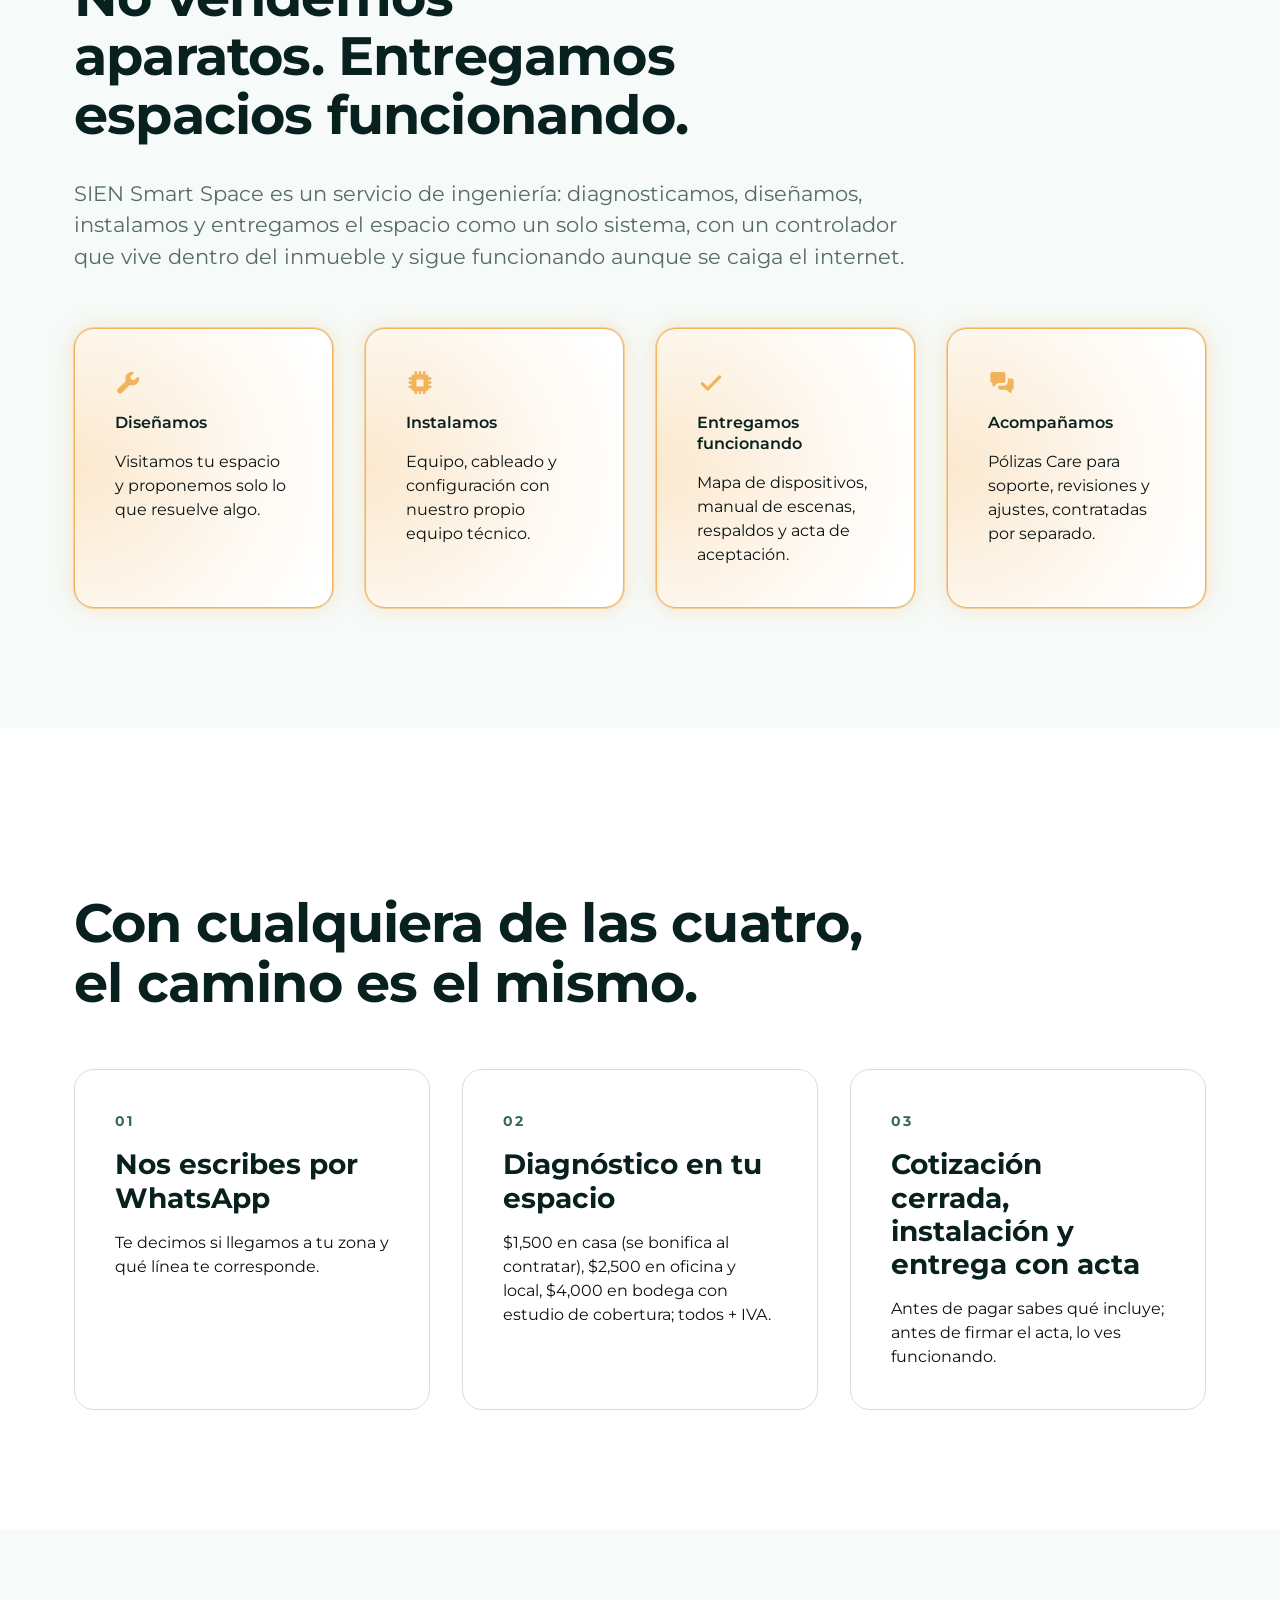
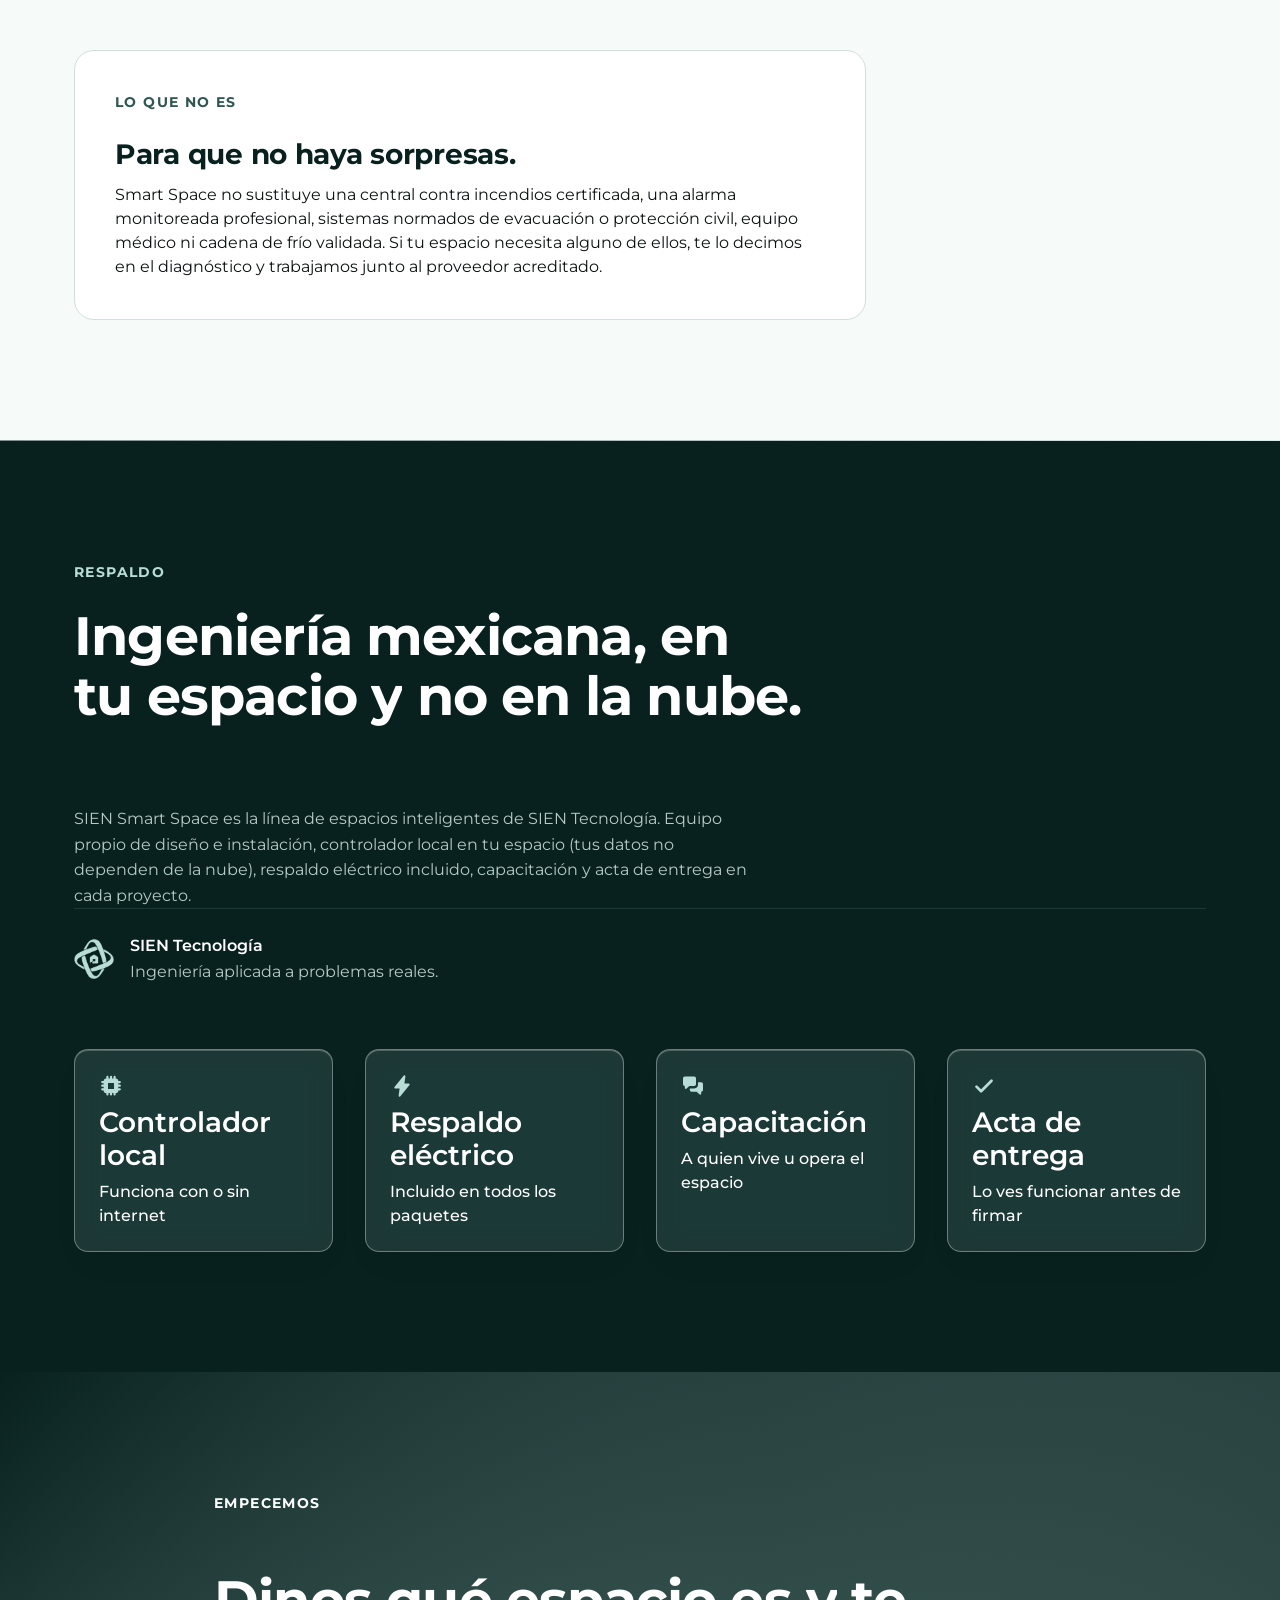
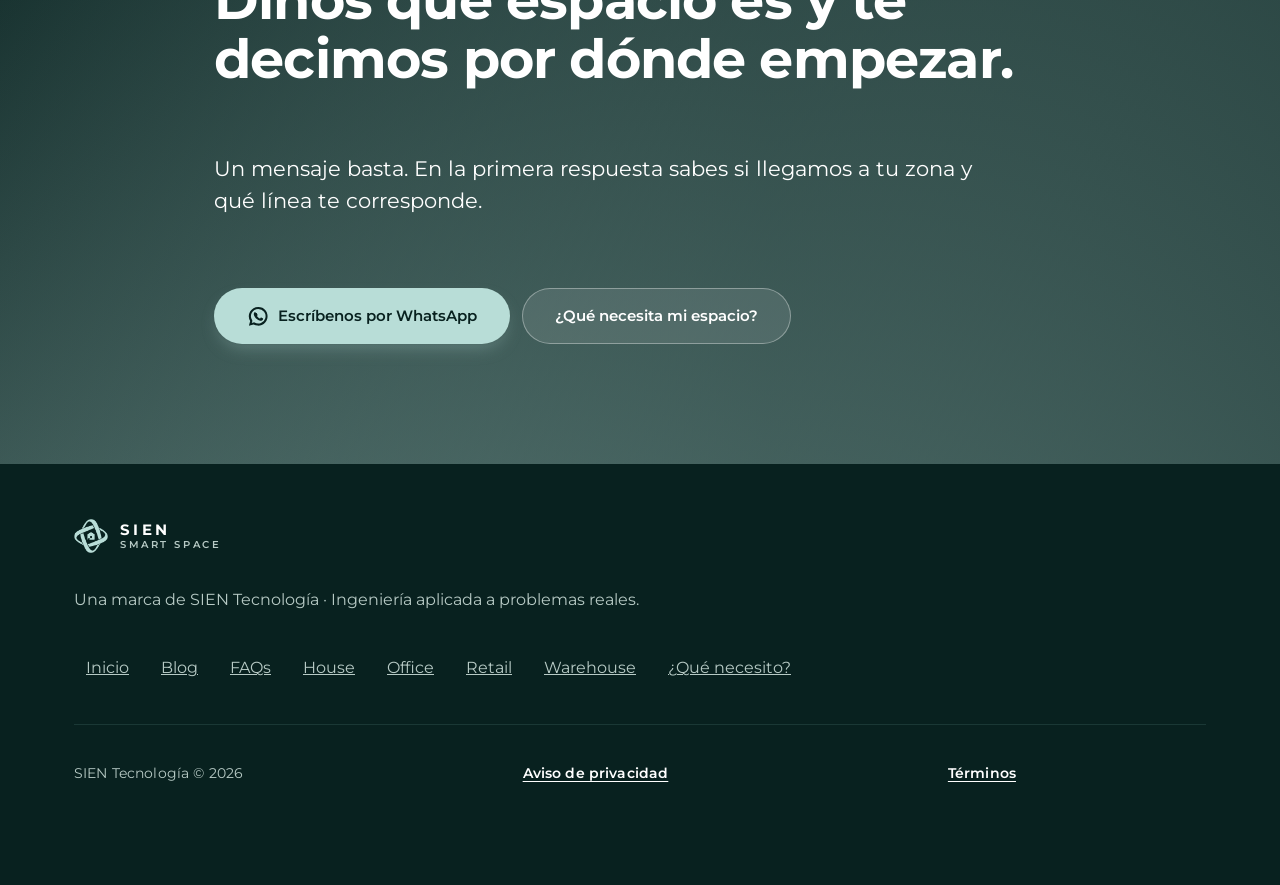
==== commit cdde6e1d: "fix(quiz): PDF del resultado sin hojas en blanco y con contacto - Sin el relleno inferior del result" ====
--- a/index.html
+++ b/index.html
@@ -14,11 +14,11 @@
 
 
 <link rel="preload" href="assets/fuentes/montserrat-latin.woff2" as="font" type="font/woff2" crossorigin>
-<link rel="stylesheet" href="variables.css?v=20261105f">
-<link rel="stylesheet" href="sistema.css?v=20261105f">
-<link rel="stylesheet" href="sh.css?v=20261105f">
-<script src="interacciones.js?v=20261105f" defer></script>
-<script src="sh.js?v=20261105f" defer></script>
+<link rel="stylesheet" href="variables.css?v=20261105g">
+<link rel="stylesheet" href="sistema.css?v=20261105g">
+<link rel="stylesheet" href="sh.css?v=20261105g">
+<script src="interacciones.js?v=20261105g" defer></script>
+<script src="sh.js?v=20261105g" defer></script>
 <link rel="canonical" href="https://PENDIENTE-DOMINIO/">
 <meta property="og:type" content="website">
 <meta property="og:site_name" content="SIEN Smart Space">
--- a/sh.css
+++ b/sh.css
@@ -1307,7 +1307,7 @@
   .sh-res [data-reveal],.sh-res .sh-entra,.sh-res [data-lineas] *{opacity:1!important;transform:none!important}
   .sh-res .sh-foto,.sh-res .sh-res__cta:before{display:none!important}
   .sh-res .sh-forma,.sh-res .sh-res__acciones,.sh-res [data-res-forma]{display:none!important}
-  .sh-res article,.sh-res .sh-paquete,.sh-res .sh-res__bloque,.sh-res .sh-res__cta,.sh-res li{break-inside:avoid;border-color:#C9D6D4!important}
+  .sh-res article,.sh-res .sh-paquete,.sh-res .sh-res__cta,.sh-res .sh-relato__cierre,.sh-res li{break-inside:avoid;border-color:#C9D6D4!important}
   .sh-res h1,.sh-res h2{break-after:avoid}
   .sh-res .sh-ico{color:#0B5B57!important}
   .sh-res a{text-decoration:underline}
@@ -1316,3 +1316,18 @@
   .sh-res .sh-paq[aria-pressed=true] i,.sh-res .sh-paq[aria-pressed=true] i:before{background:#0B5B57!important;border-color:#0B5B57!important;-webkit-print-color-adjust:exact;print-color-adjust:exact}
   .sh-res .sh-paq[aria-pressed=true]{font-weight:700}
 }
+@media print{
+  /* sin relleno inferior: los ~85px sobrantes abrían una hoja en blanco */
+  .sh-res .sh-res__cuerpo{padding-top:0!important;padding-bottom:0!important}
+  .sh-res>*:last-child,.sh-res__cuerpo>*:last-child{margin-bottom:0!important}
+  html,body{height:auto!important;min-height:0!important}
+}
+@media print{
+  .salto{display:none!important}
+  .sh-res .sh-res__bloque{break-inside:auto}
+  .sh-res .sh-res__cta{padding:12px 16px!important}
+  .sh-res .sh-res__cta h2{font-size:1.25rem!important;line-height:1.2!important}
+  .sh-res .sh-res__cta>p{font-size:.875rem!important}
+  /* el PDF no tiene formulario: deja el canal y el código para retomar */
+  .sh-res:after{content:"¿Seguimos? Escríbenos por WhatsApp al +52 56 6456 4795 y menciona tu código " attr(data-codigo) ".";display:block;margin-top:16px;padding:10px 14px;border:1px solid #C9D6D4;border-radius:10px;font-weight:600;color:#0A1211;break-inside:avoid}
+}
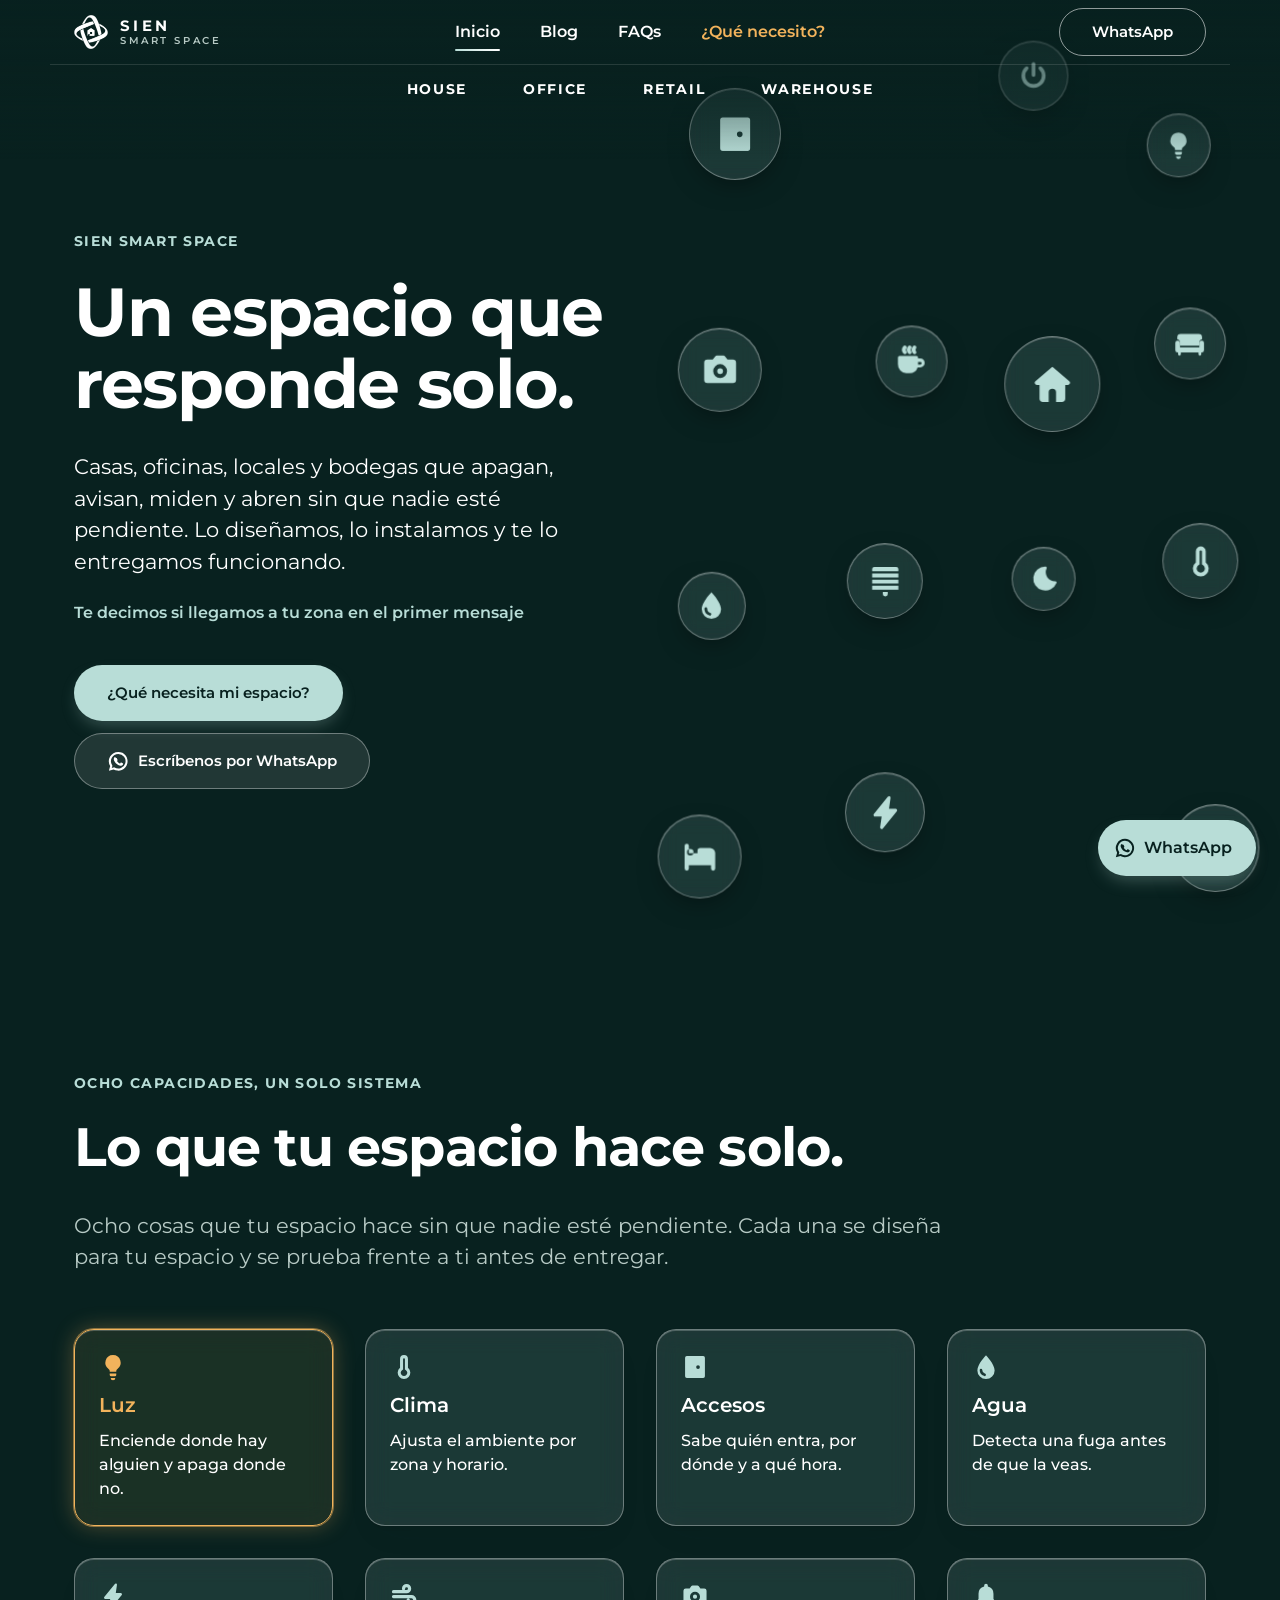
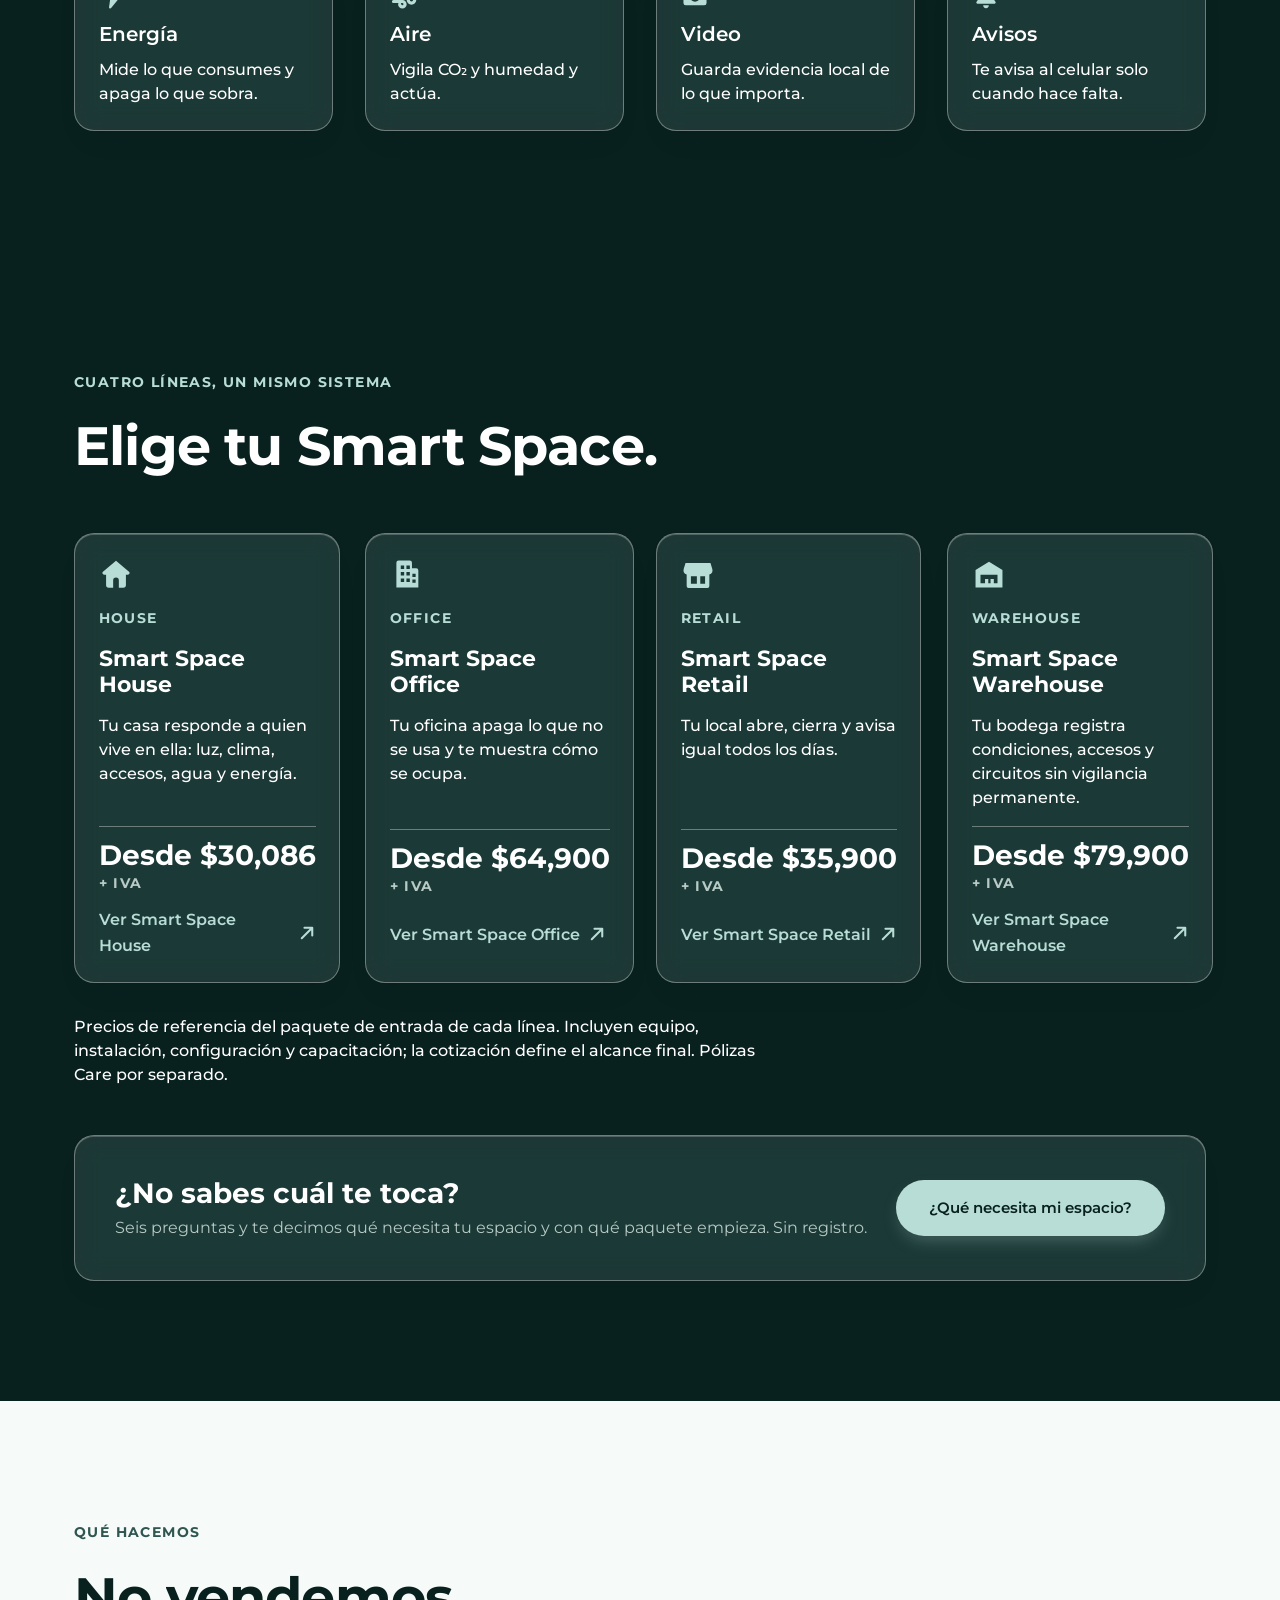
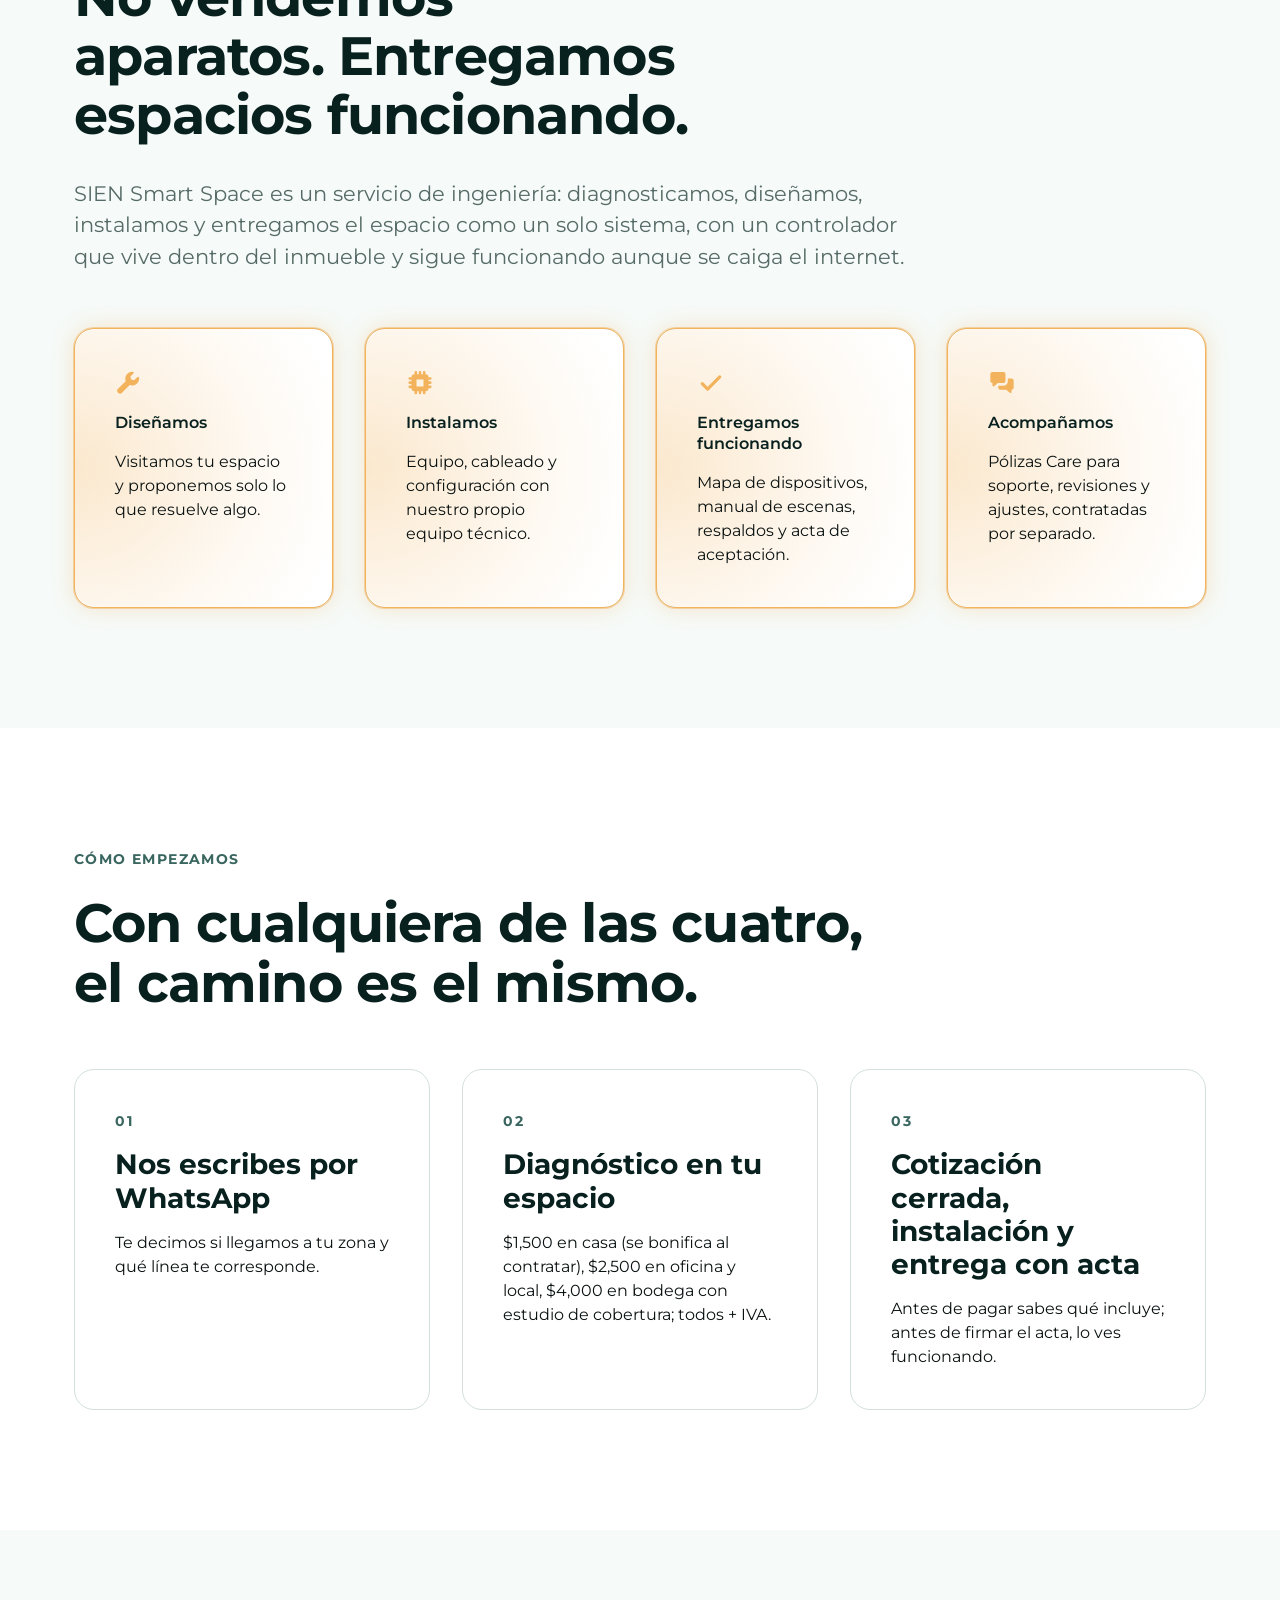
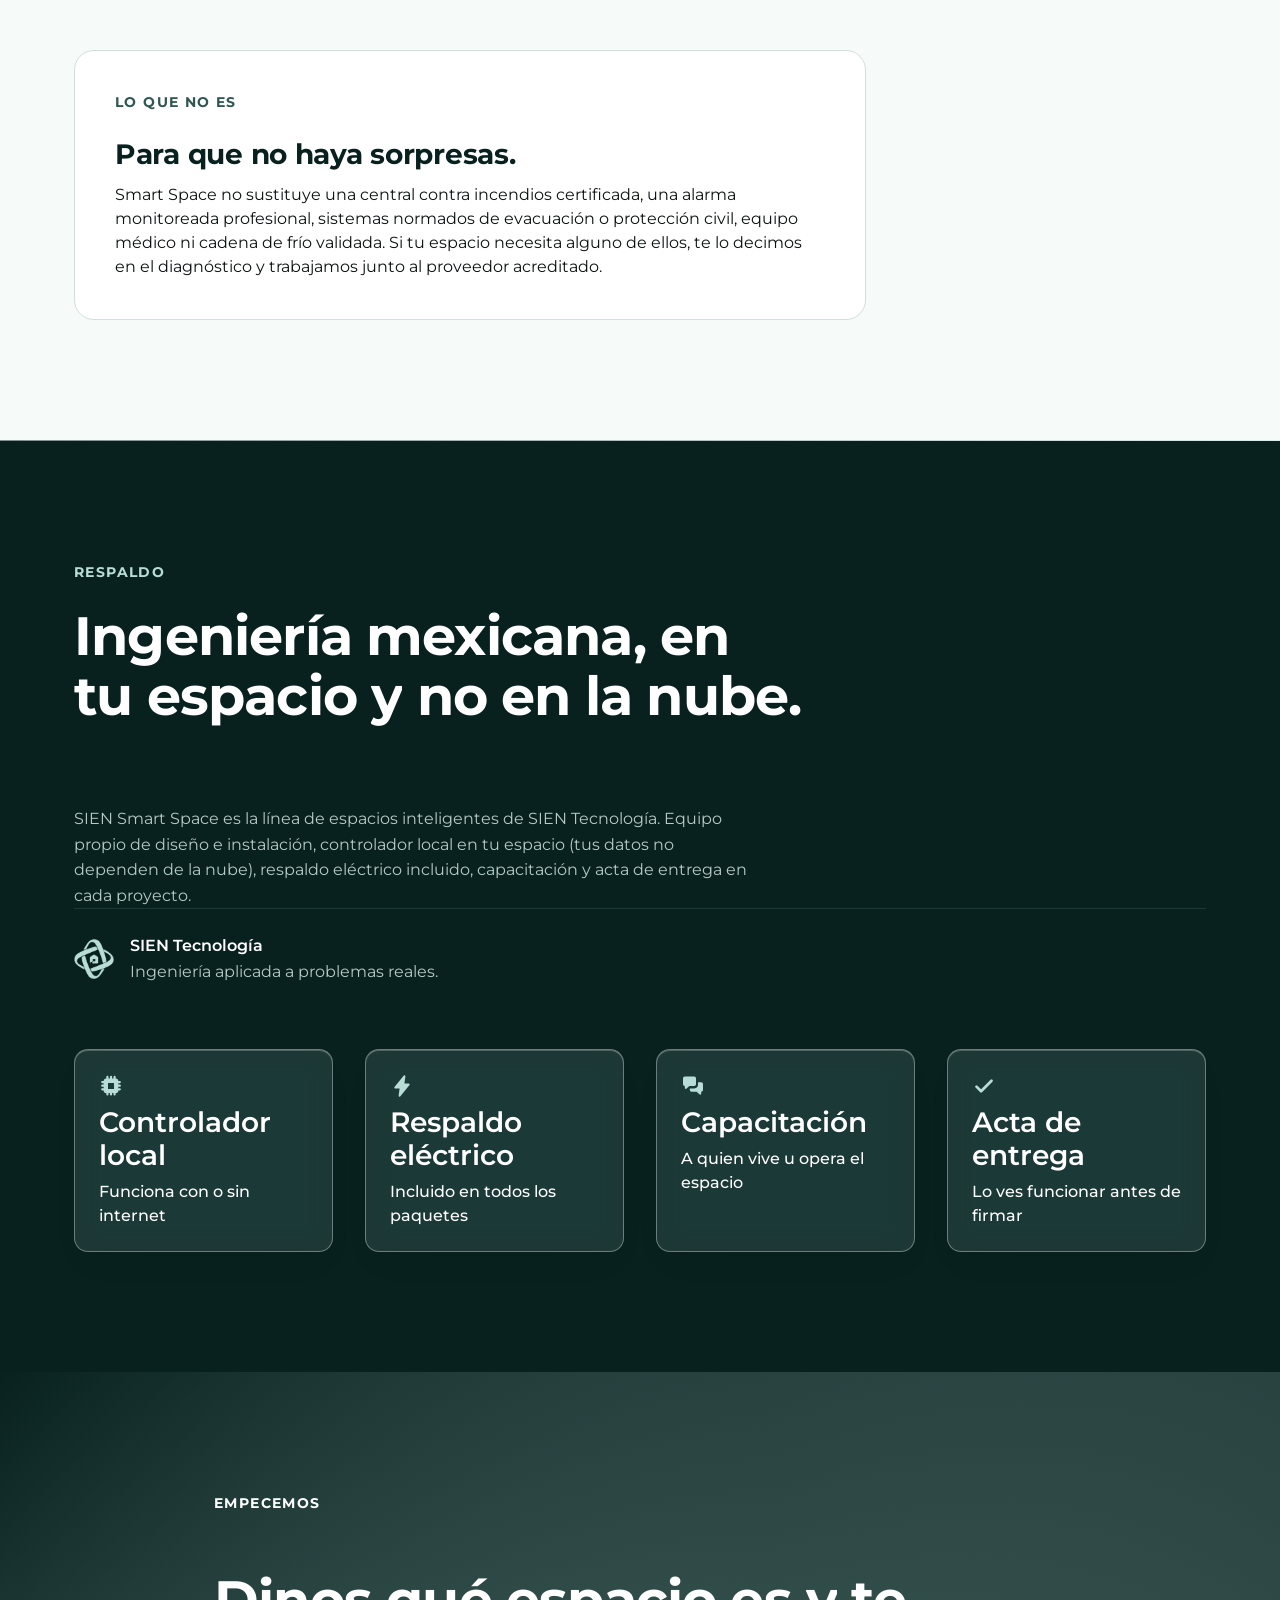
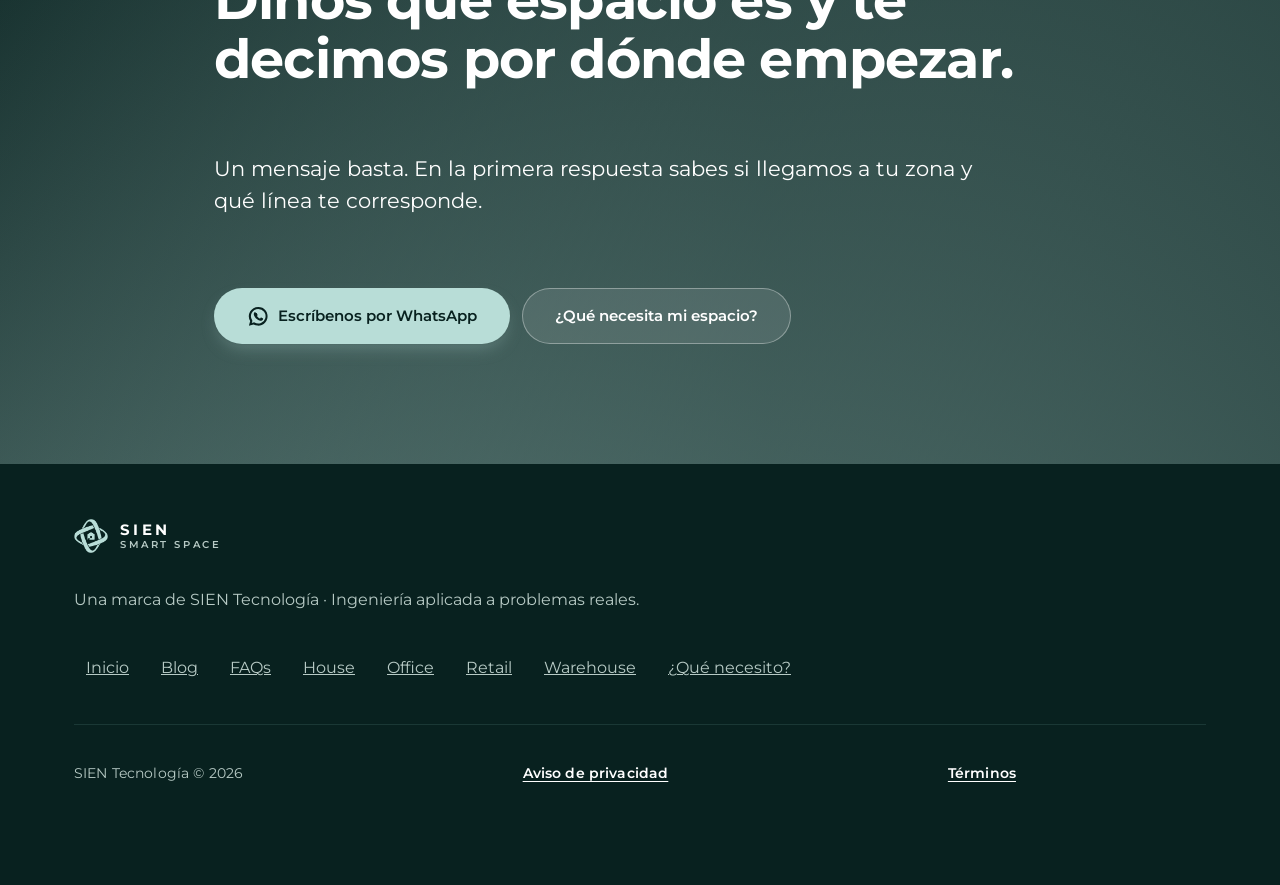
==== commit 2a3ac695: "feat(house): video en el héroe de House (material de Julián) - Portada nueva de House (cochera) como" ====
--- a/index.html
+++ b/index.html
@@ -14,11 +14,11 @@
 
 
 <link rel="preload" href="assets/fuentes/montserrat-latin.woff2" as="font" type="font/woff2" crossorigin>
-<link rel="stylesheet" href="variables.css?v=20261105g">
-<link rel="stylesheet" href="sistema.css?v=20261105g">
-<link rel="stylesheet" href="sh.css?v=20261105g">
-<script src="interacciones.js?v=20261105g" defer></script>
-<script src="sh.js?v=20261105g" defer></script>
+<link rel="stylesheet" href="variables.css?v=20261106">
+<link rel="stylesheet" href="sistema.css?v=20261106">
+<link rel="stylesheet" href="sh.css?v=20261106">
+<script src="interacciones.js?v=20261106" defer></script>
+<script src="sh.js?v=20261106" defer></script>
 <link rel="canonical" href="https://PENDIENTE-DOMINIO/">
 <meta property="og:type" content="website">
 <meta property="og:site_name" content="SIEN Smart Space">
--- a/sh.css
+++ b/sh.css
@@ -1331,3 +1331,10 @@
   /* el PDF no tiene formulario: deja el canal y el código para retomar */
   .sh-res:after{content:"¿Seguimos? Escríbenos por WhatsApp al +52 56 6456 4795 y menciona tu código " attr(data-codigo) ".";display:block;margin-top:16px;padding:10px 14px;border:1px solid #C9D6D4;border-radius:10px;font-weight:600;color:#0A1211;break-inside:avoid}
 }
+
+/* ── Héroe con video (House) ─────────────────────────────────────────────
+   La foto es el LCP y el respaldo; el video entra encima con fundido cuando
+   ya está reproduciendo. El velo (.sh-foto:after) queda por encima. */
+.sh-foto__video{position:absolute;inset:0;width:100%;height:100%;object-fit:cover;object-position:50% 50%;opacity:0;transition:opacity .9s ease;pointer-events:none}
+.sh-foto__video.is-vivo{opacity:1}
+@media(prefers-reduced-motion:reduce){.sh-foto__video{display:none}}
